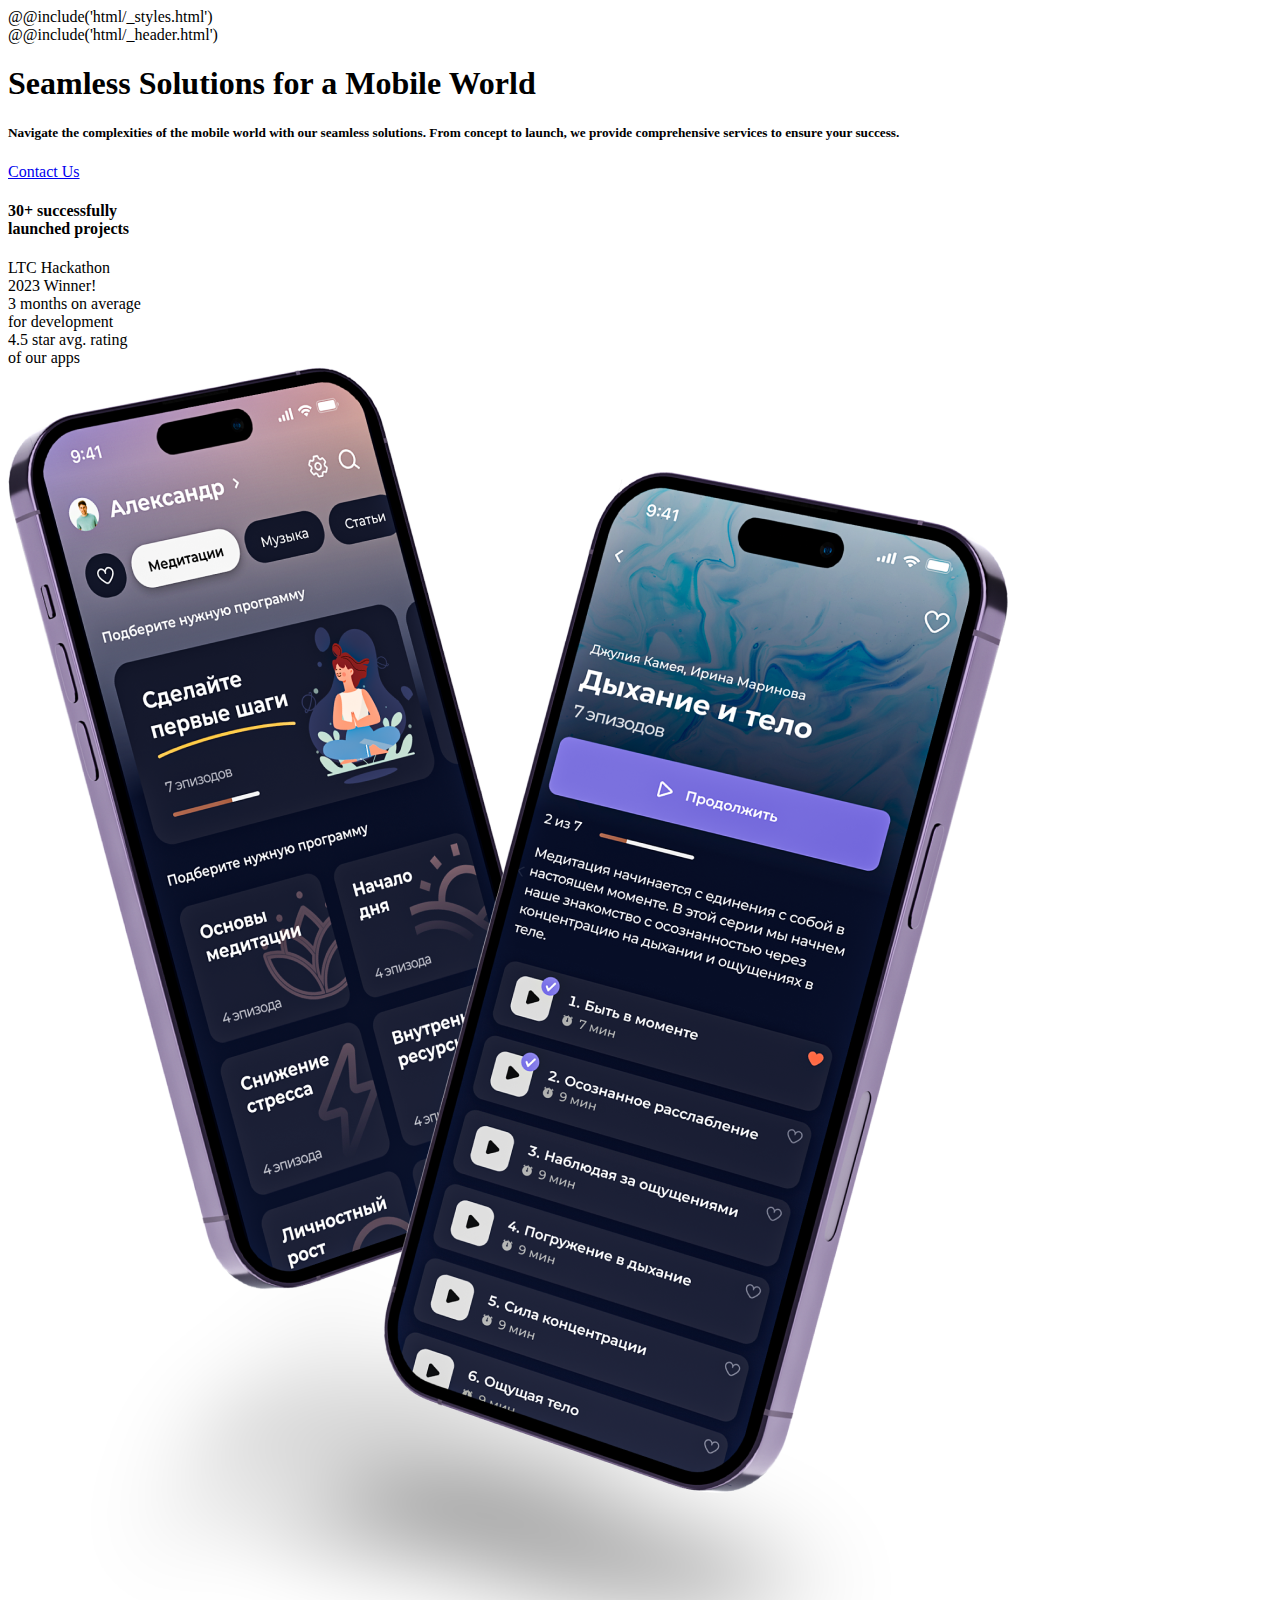
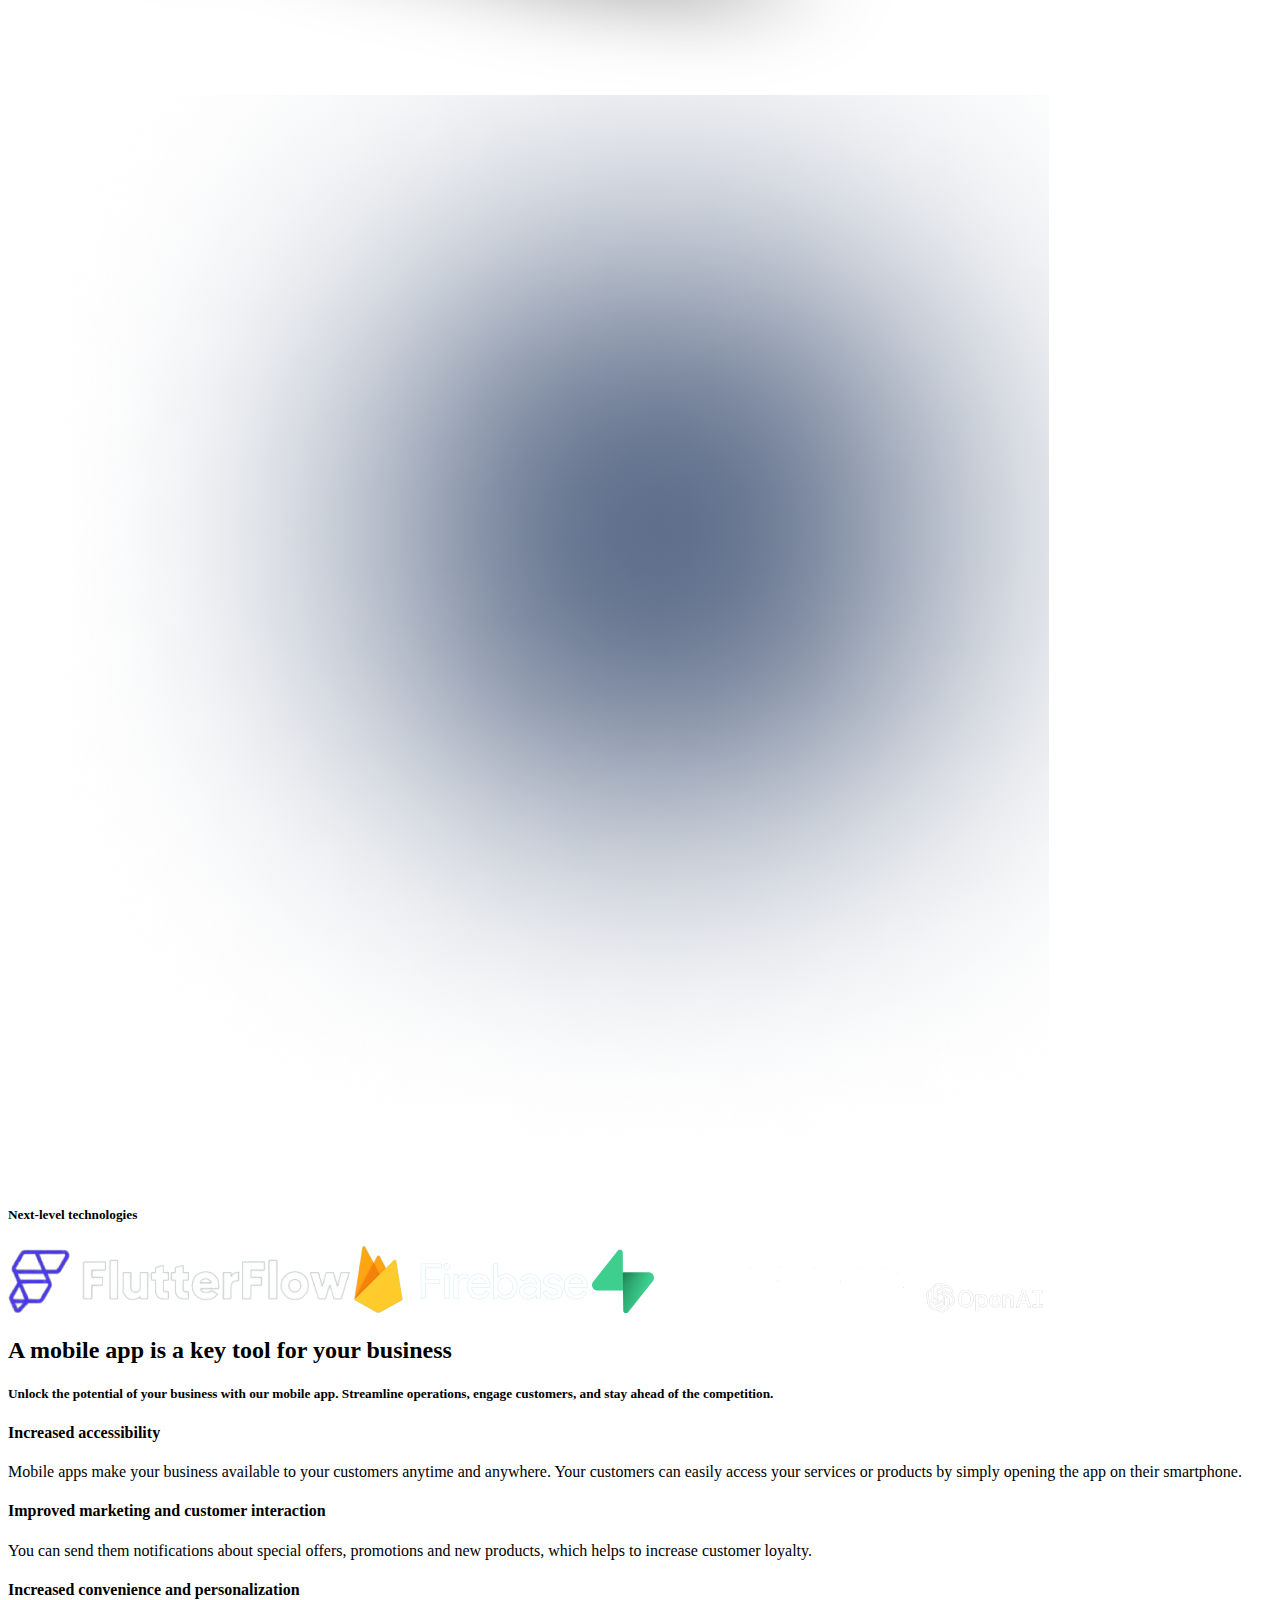
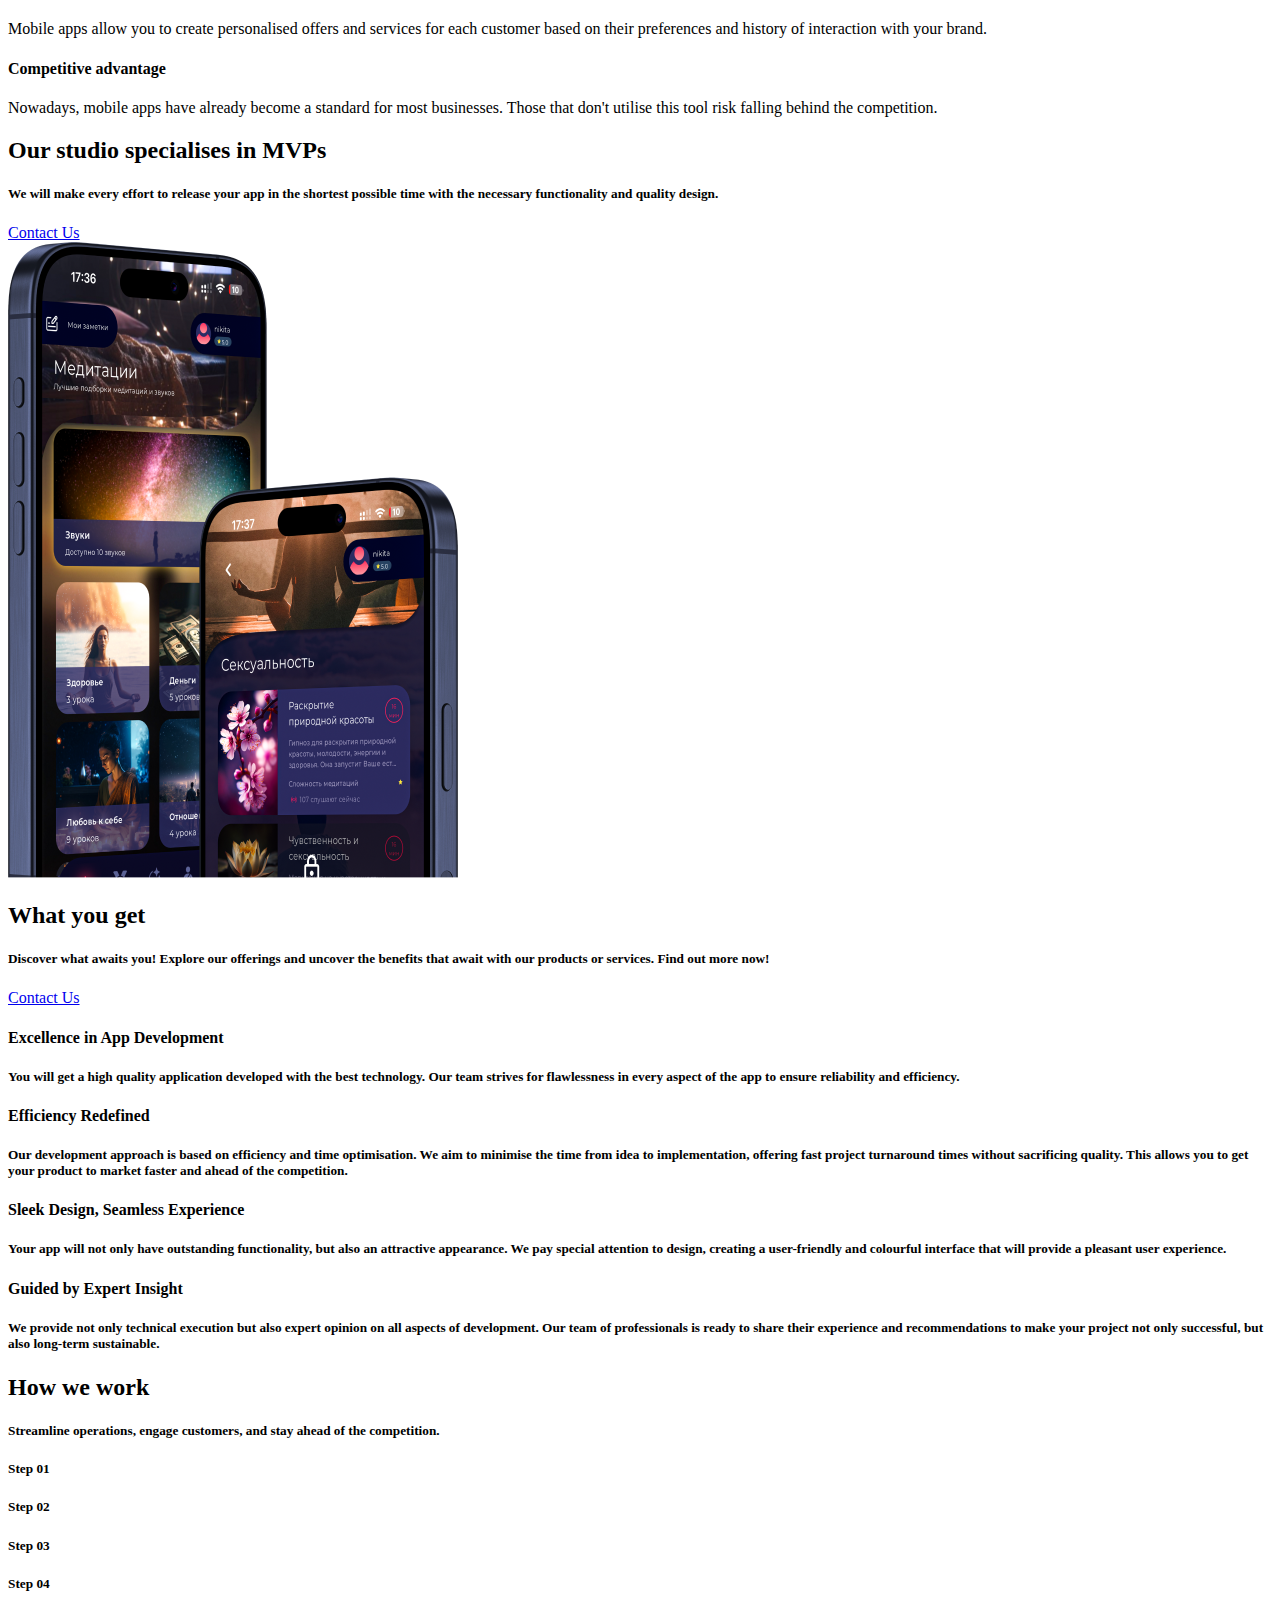
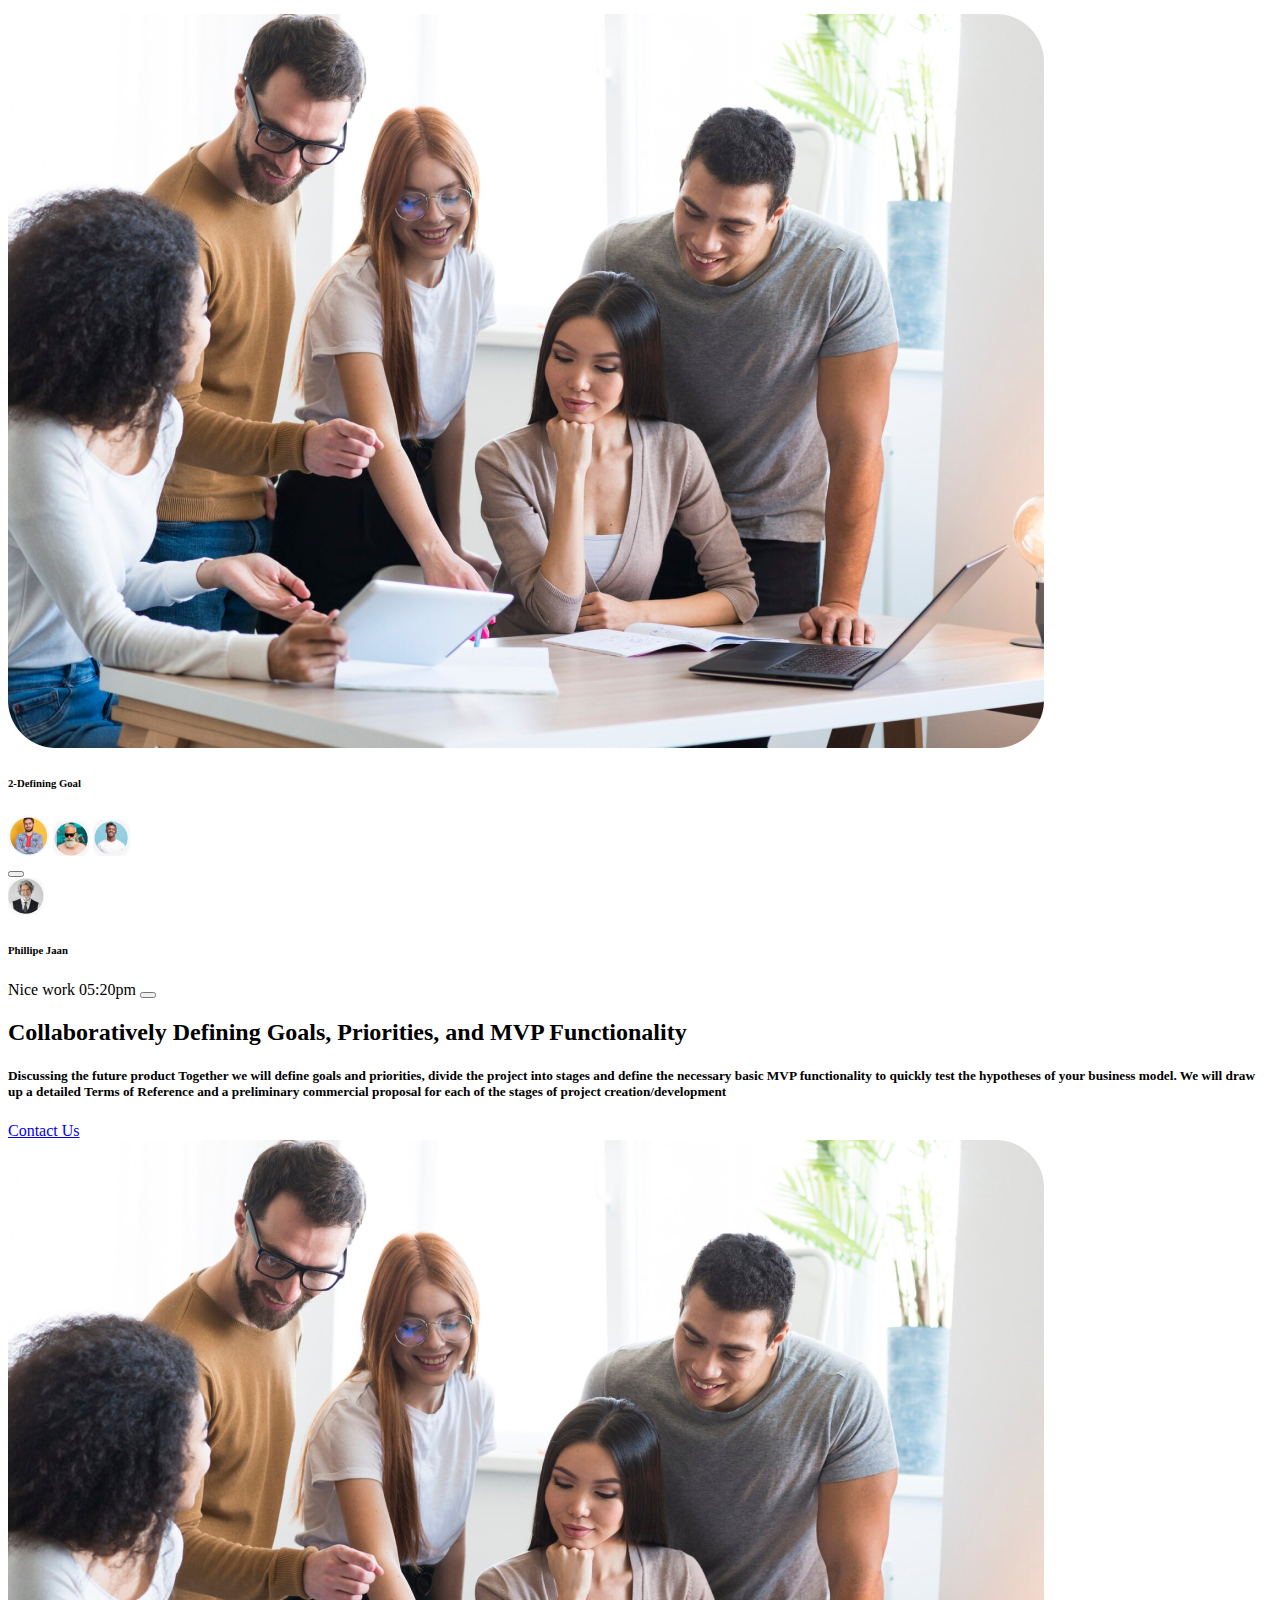
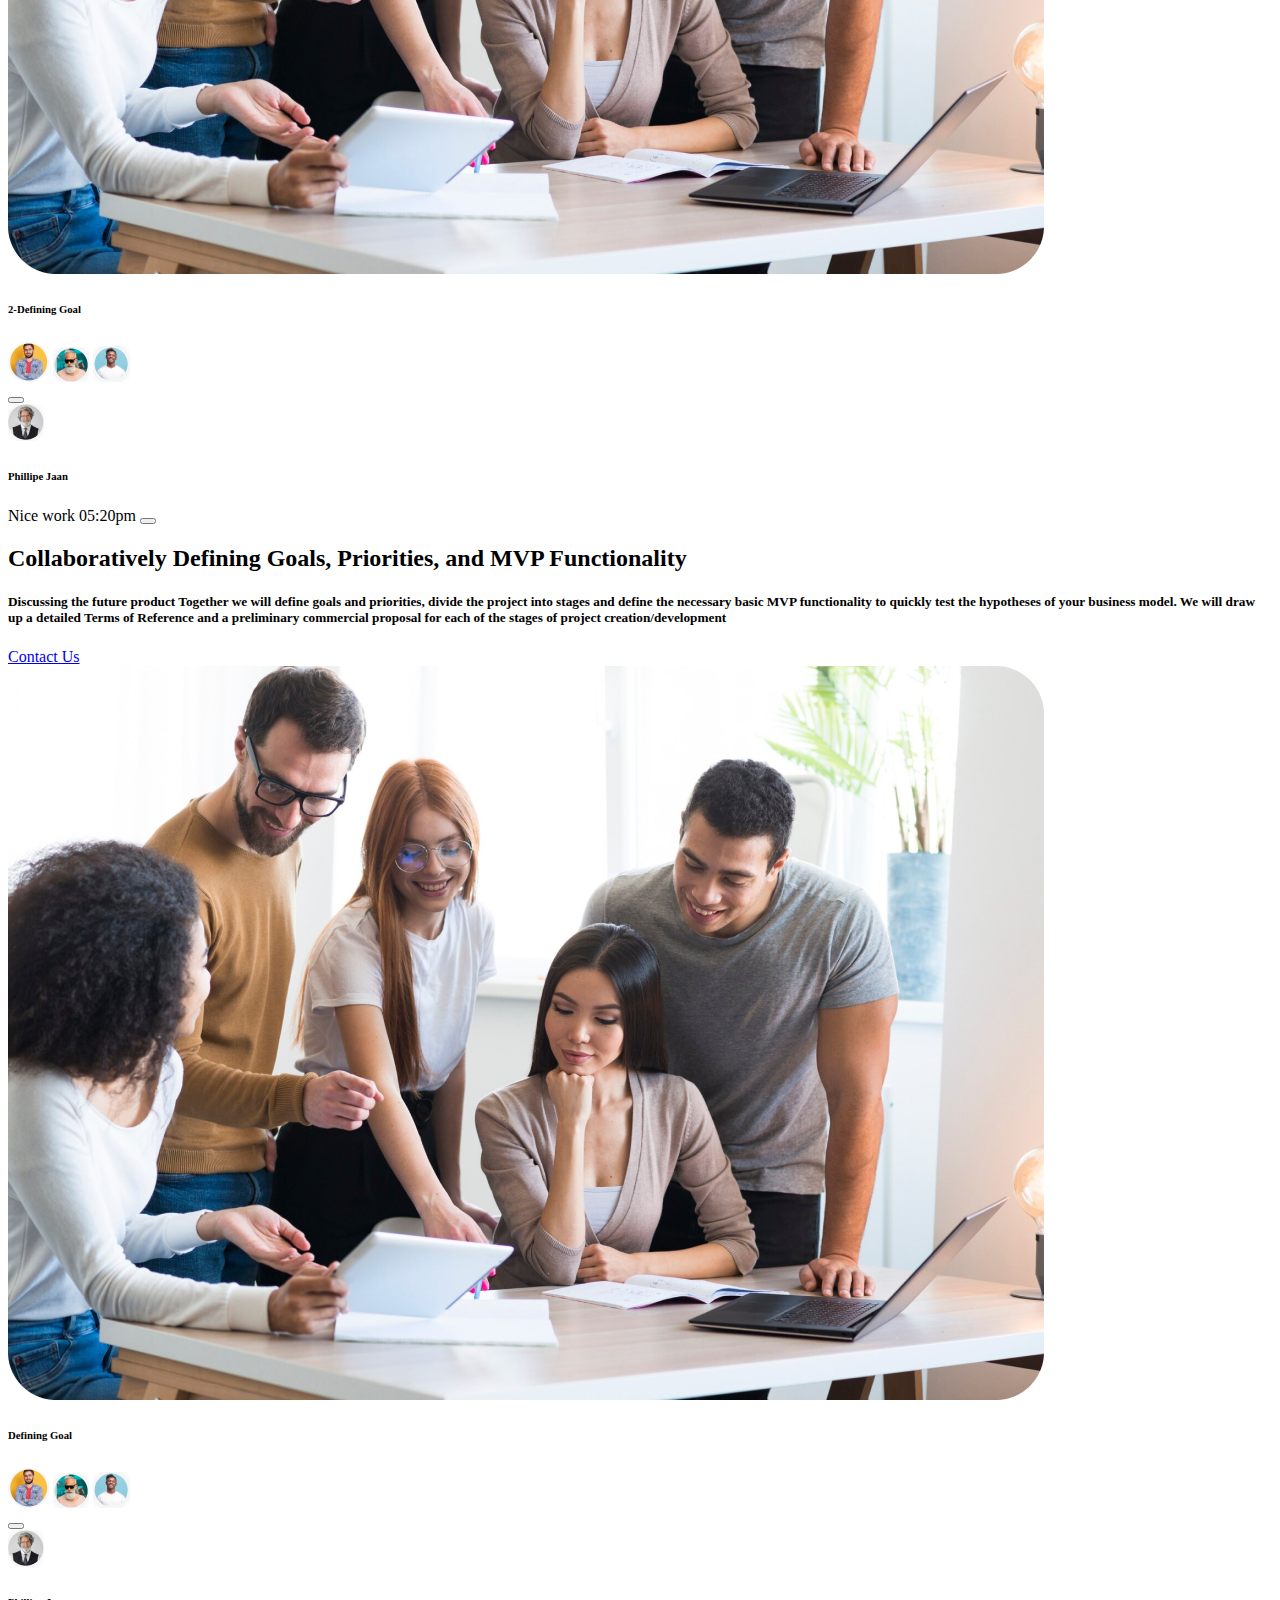
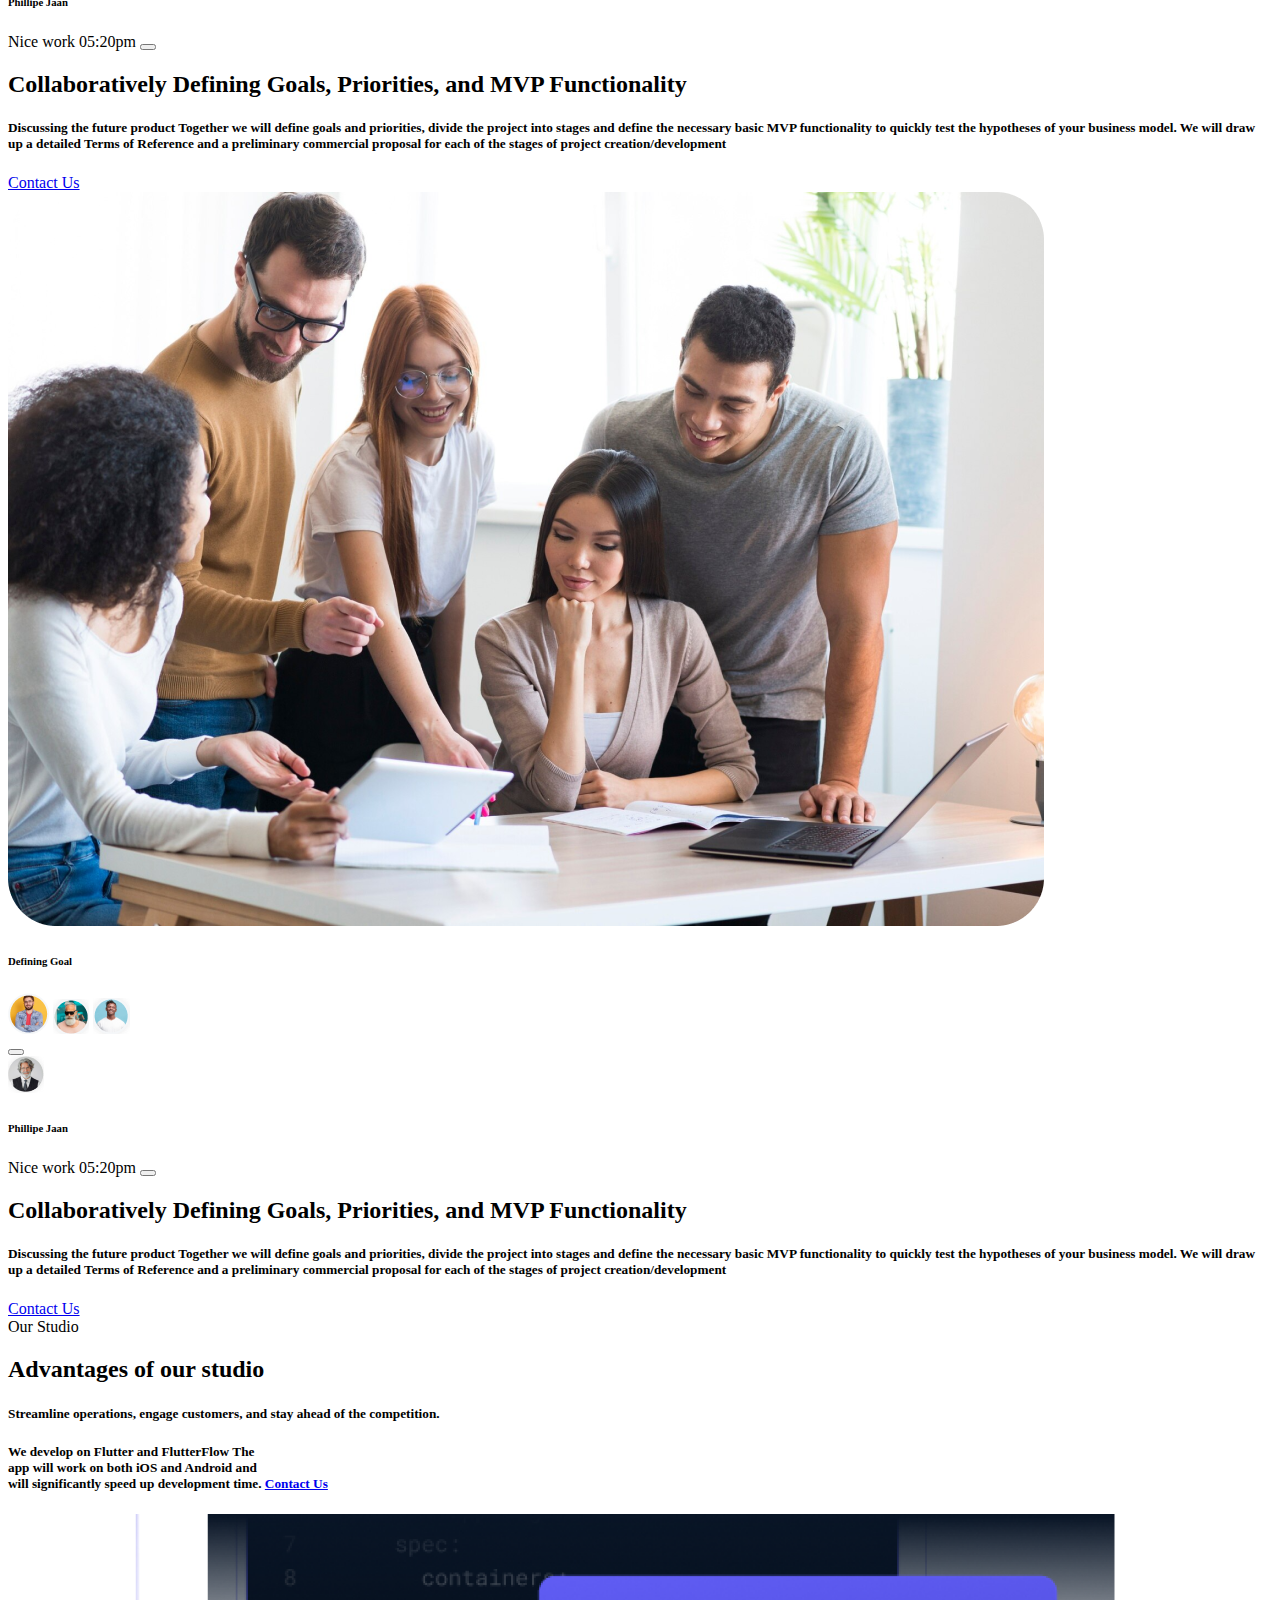
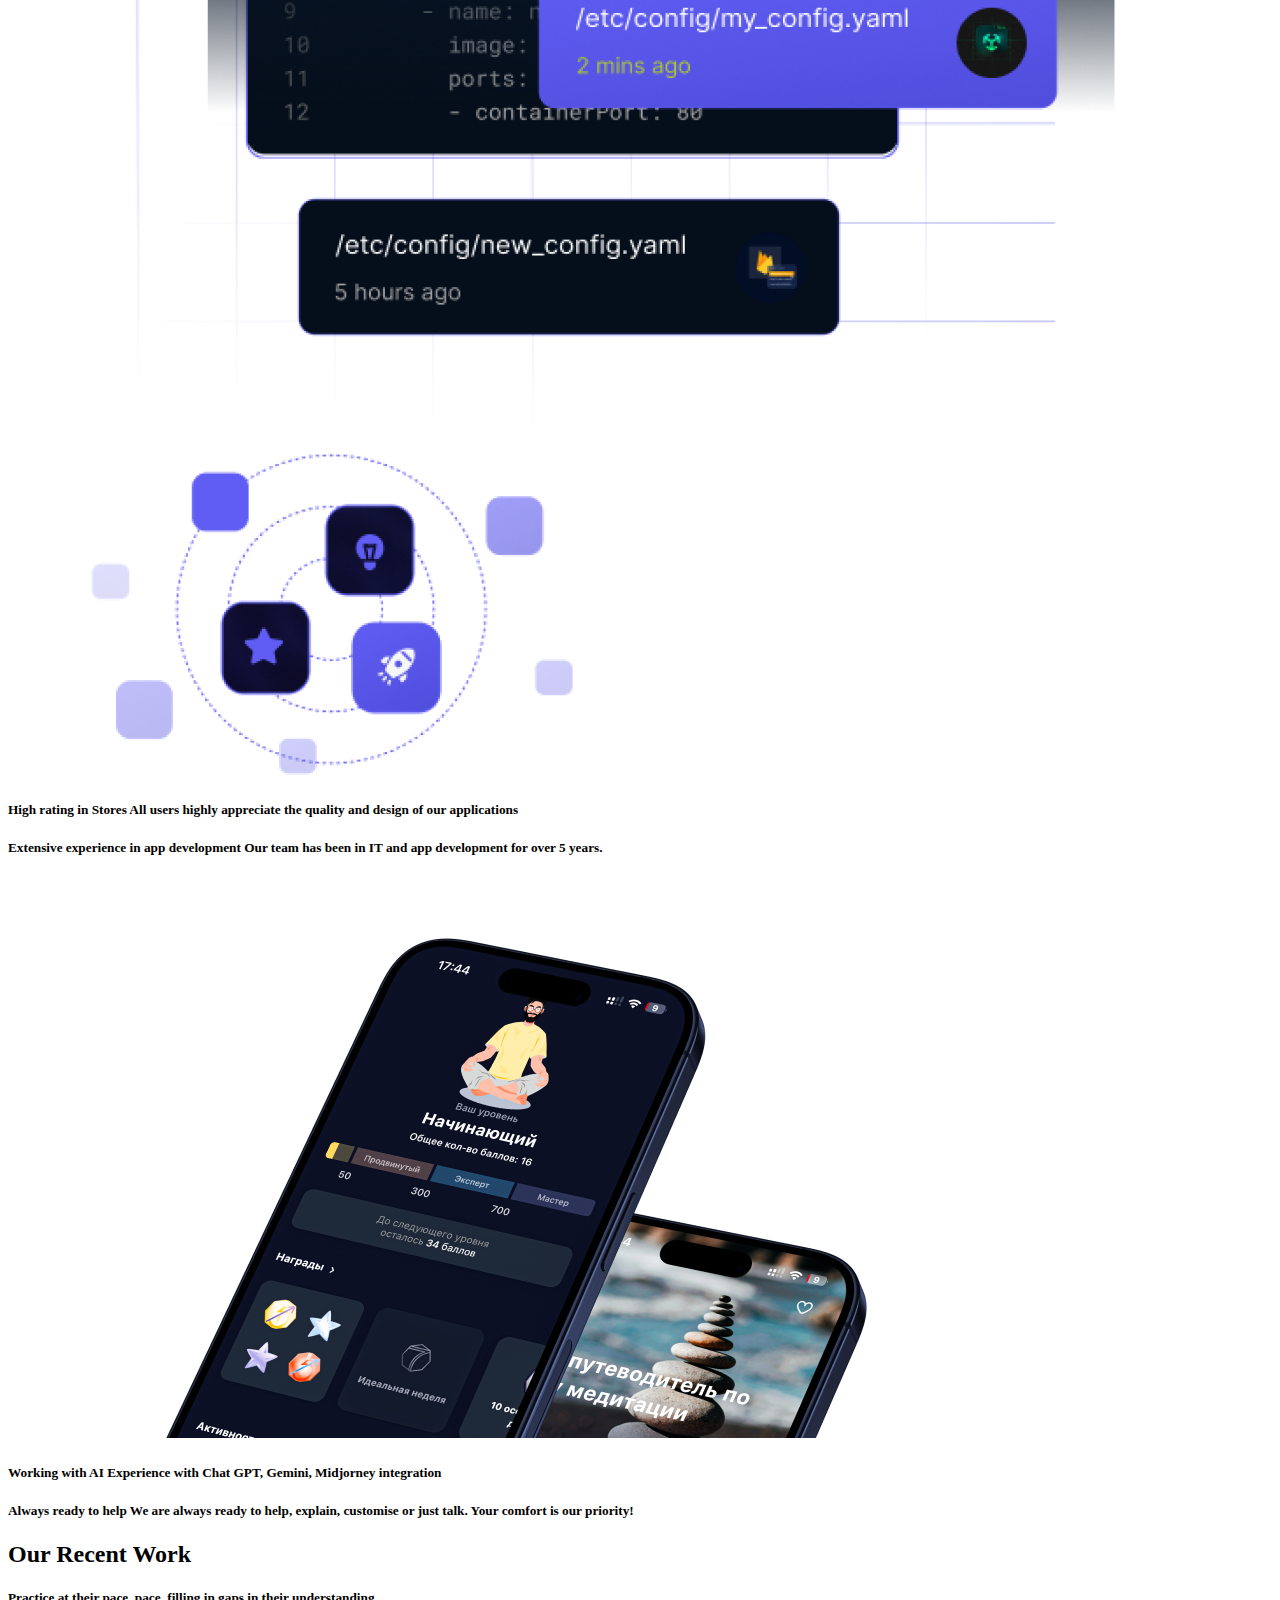
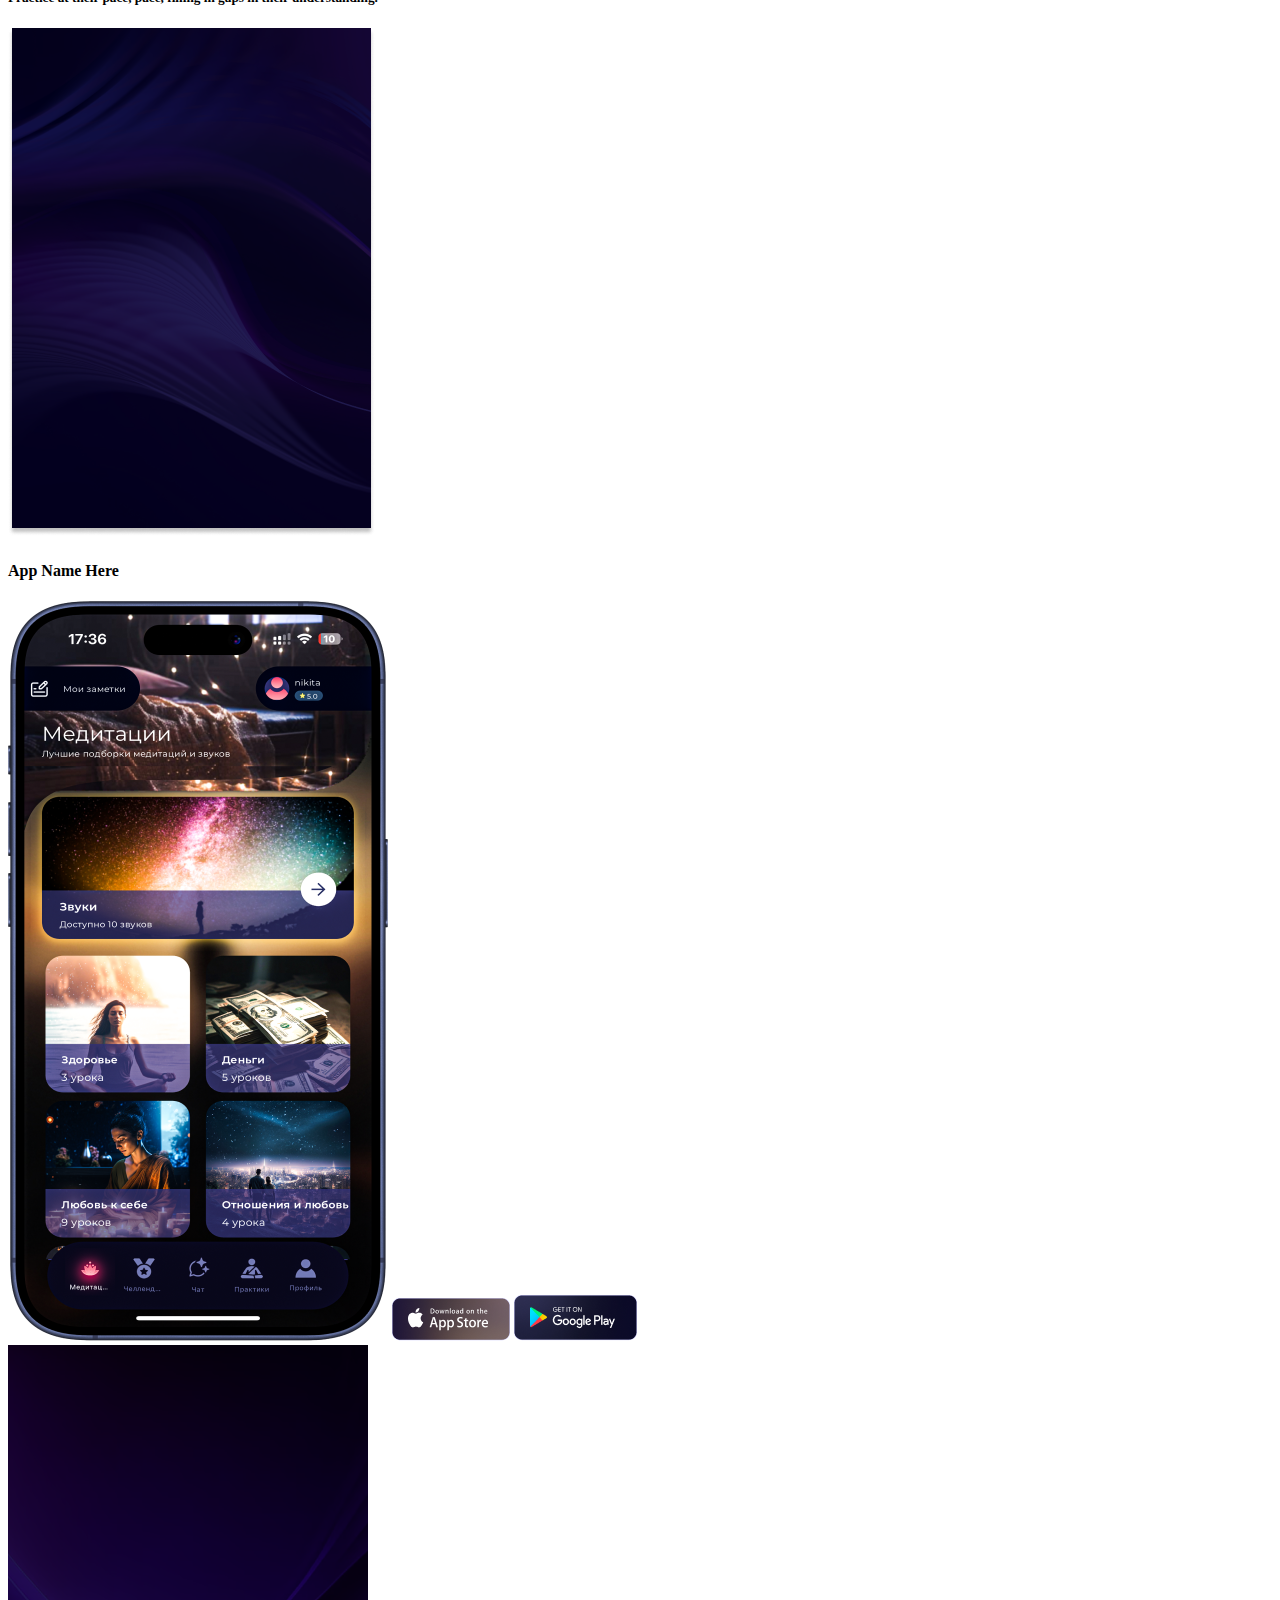
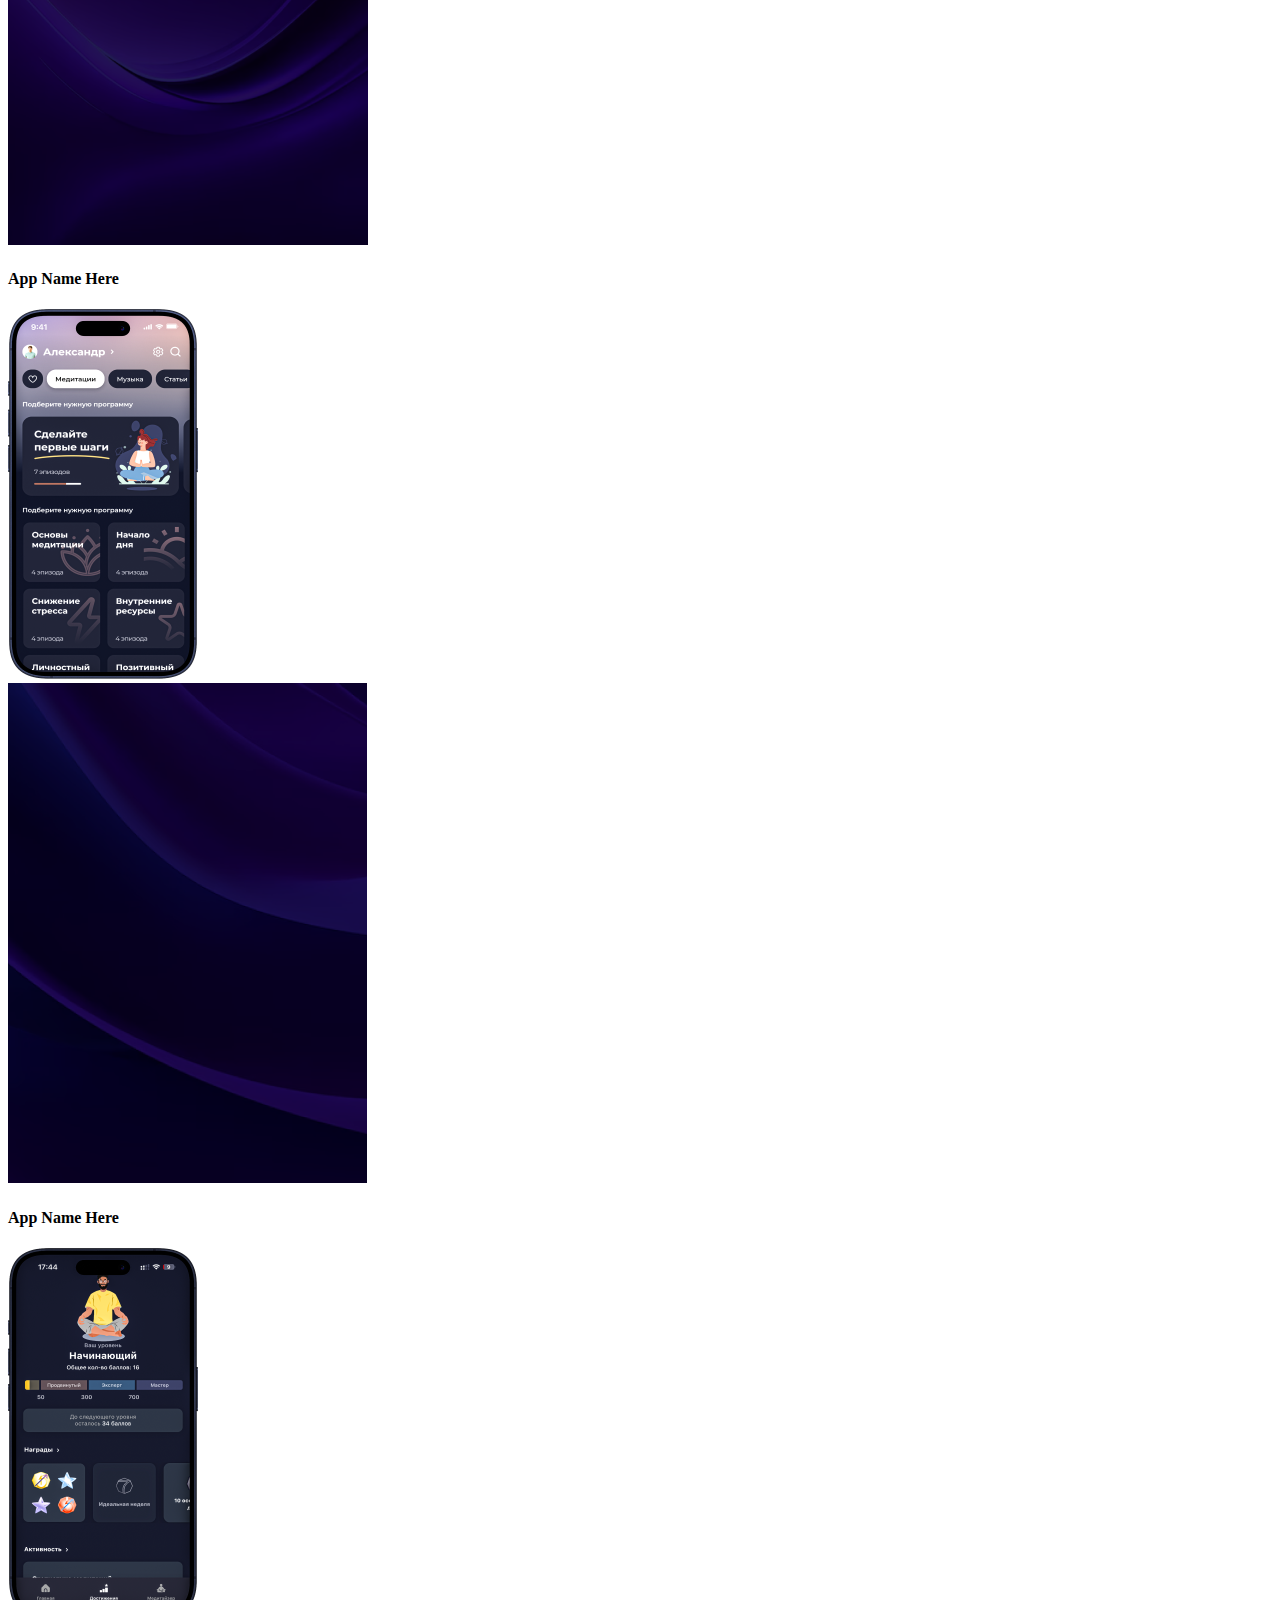
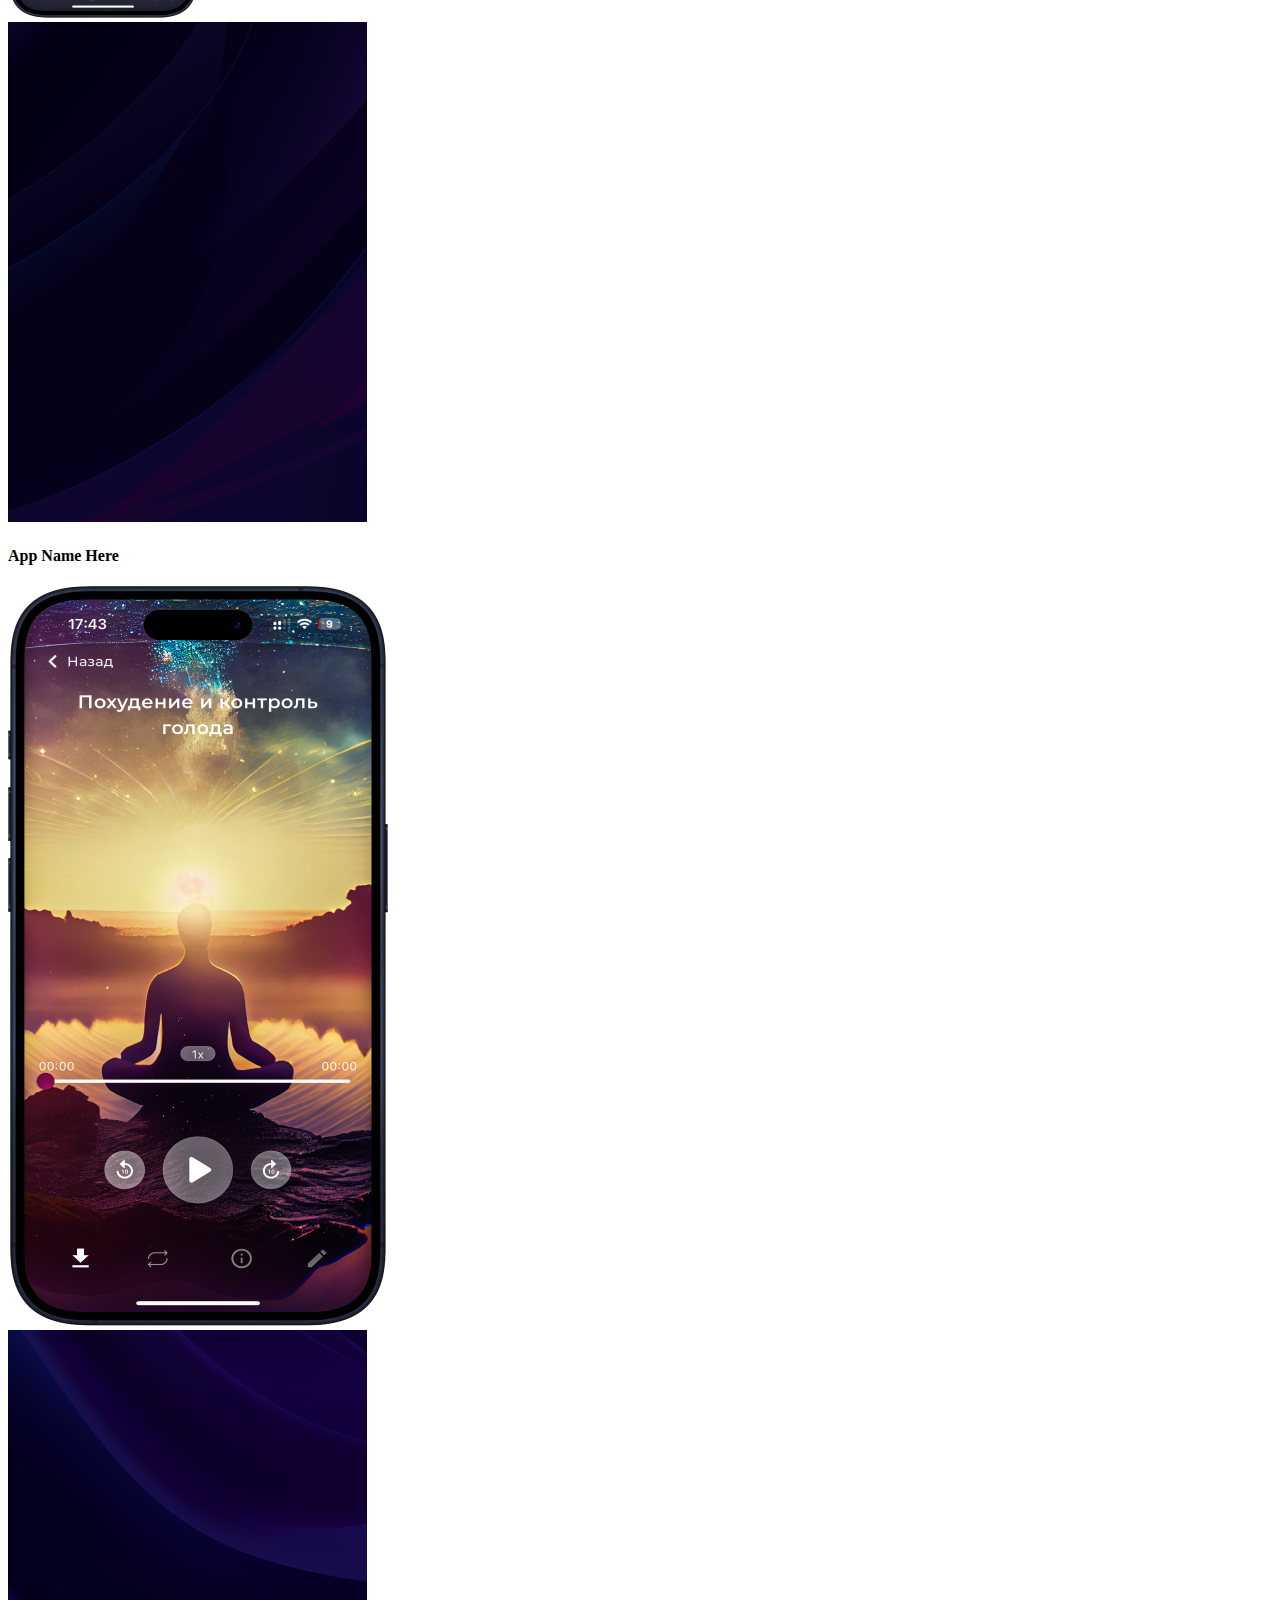
==== index.html @ 3a0a33f5 "5" ====
<!DOCTYPE html>
<html lang="ru">
<head>
    <title>Project</title>
    @@include('html/_styles.html')
</head>
<body>
    <div class="wrapper">
      @@include('html/_header.html')
      
      <section class="startpage">
        <div class="startpage__container">
          <div class="startpage__title maintitle">
            <h1 class="maintitle__title">Seamless Solutions for a Mobile World</h1>
            <h5 class="maintitle__subtitle">Navigate the complexities of the mobile world with our seamless solutions. From concept to launch, we provide comprehensive services to ensure your success.</h5>
            <a class="contactus feedback__link" href="#feedback">
              Contact Us
              <i class="contactus__icon icon-arrow1-top-right"></i>
            </a>
          </div>
          <div class="startpage__achievment achievment">
            <i class="achievment__icon icon-medal">
              <div class="path1"></div>
              <div class="path2"></div>
              <div class="path3"></div>
              <div class="path4"></div>
              <div class="path5"></div>
            </i>
            <div class="achievment__devider"></div>
            <h4 class="achievment__text">30+ successfully <br>launched projects</h4>
          </div>
          <div class="startpage__phone phone">
            <div class="phone__note _1">
              <i class="phone__icon icon-cup"></i> LTC Hackathon <br>2023 Winner!
            </div>
            <div class="phone__note _2">
              <i class="phone__icon icon-ticket-time"></i> 3 months on average <br>for development
            </div>
            <div class="phone__note _3">
              <i class="phone__icon icon-star"></i> 4.5 star avg. rating <br>of our apps
            </div>
            <img class="phone__pic" src="./img/attachements/startpage-phones.png" alt="">
            <img class="phone__light" src="./img/background/startpage-light-bg.png" alt="">
          </div>
          <div class="startpage__technologies technologies">
            <h5 class="technologies__title">Next-level technologies</h5>
            <div class="technologies__list">
              <img src="./img/logo/company-1.png" alt="" class="technologies__pic">
              <img src="./img/logo/company-2.png" alt="" class="technologies__pic">
              <img src="./img/logo/company-3.png" alt="" class="technologies__pic">
              <img src="./img/logo/company-4.png" alt="" class="technologies__pic">
            </div>
          </div>
        </div>
      </section>
      <section class="business">
        <div class="business__container">
          <h2 class="business__title title">
            A mobile app is a <span class="_color-blue">key tool for your business</span>
          </h2>
          <h5 class="business__subitle subtitle">
            Unlock the potential of your business with our mobile app. Streamline operations, engage customers, and stay ahead of the competition.
          </h5>
          <div class="business__list">
            <div class="business__item" id="business_item1">
              <i class="icon-accessibility business__icon"></i>
              <h4 class="business__name">Increased accessibility</h4>
              <p class="business__desc">Mobile apps make your business available to your customers anytime and anywhere. Your customers can easily access your services or products by simply opening the app on their smartphone.</p>
            </div>
            <div class="business__item" id="business_item2">
              <i class="icon-category business__icon"></i>
              <h4 class="business__name">Improved marketing and customer interaction</h4>
              <p class="business__desc">You can send them notifications about special offers, promotions and new products, which helps to increase customer loyalty.</p>
            </div>
            <div class="business__item" id="business_item3">
              <i class="icon-graphic business__icon"></i>
              <h4 class="business__name">Increased convenience and personalization</h4>
              <p class="business__desc">Mobile apps allow you to create personalised offers and services for each customer based on their preferences and history of interaction with your brand.</p>
            </div>
            <div class="business__item" id="business_item4">
              <i class="icon-friends business__icon"></i>
              <h4 class="business__name">Competitive advantage</h4>
              <p class="business__desc">Nowadays, mobile apps have already become a standard for most businesses. Those that don't utilise this tool risk falling behind the competition.</p>
            </div>
          </div>
        </div>
      </section>
      <section class="studio">
        <div class="studio__container">
          <div class="studio__info">
            <h2 class="studio__title title">Our studio specialises in <span class="_color-blue">MVPs</span></h2>
            <h5 class="studio__subtitle">We will make every effort to release your app in the shortest possible time with the necessary functionality and quality design.</h5>
            <a class="contactus feedback__link" href="#feedback">
              Contact Us
              <i class="contactus__icon icon-arrow1-top-right"></i>
            </a>
          </div>
          <div class="studio__pic"><img class="studio__img" src="img/attachements/studio-phones.png" alt=""></div>
        </div>
      </section>
      <section class="benefits">
        <div class="benefits__container">
          <div class="benefits__header">
            <h2 class="benefits__title title">What you <span class="_color-blue">get</span></h2>
            <h5 class="benefits__subtitle">Discover what awaits you! Explore our offerings and uncover the benefits that await with our products or services. Find out more now!</h5>
          </div>
          <a href="#feedback" class="benefits__contact contactus feedback__link">
            Contact Us
            <i class="contactus__icon icon-arrow1-top-right"></i>
          </a>
          <div class="benefits__list">
            <div class="benefits__item">
              <h4 class="benefits__name">Excellence in App Development</h4>
              <h5 class="benefits__desc">You will get a high quality application developed with the best technology. Our team strives for flawlessness in every aspect of the app to ensure reliability and efficiency.</h5>
            </div>
            <div class="benefits__item">
              <h4 class="benefits__name">Efficiency Redefined</h4>
              <h5 class="benefits__desc">Our development approach is based on efficiency and time optimisation. We aim to minimise the time from idea to implementation, offering fast project turnaround times without sacrificing quality. This allows you to get your product to market faster and ahead of the competition.</h5>
            </div>
            <div class="benefits__item">
              <h4 class="benefits__name">Sleek Design, Seamless Experience</h4>
              <h5 class="benefits__desc">Your app will not only have outstanding functionality, but also an attractive appearance. We pay special attention to design, creating a user-friendly and colourful interface that will provide a pleasant user experience.</h5>
            </div>
            <div class="benefits__item">
              <h4 class="benefits__name">Guided by Expert Insight</h4>
              <h5 class="benefits__desc">We provide not only technical execution but also expert opinion on all aspects of development. Our team of professionals is ready to share their experience and recommendations to make your project not only successful, but also long-term sustainable.</h5>
            </div>
          </div>
        </div>
      </section>
      <section class="work">
        <div class="work__header">
          <h2 class="work__title title">How we <span class="_color-blue">work</span></h2>
          <h5 class="work__subtitle subtitle">Streamline operations, engage customers, and stay ahead of the competition.</h5>
        </div>
        <div class="work__steps steps tabs">
          <div class="steps__container">
            <div class="steps__header ">
              <h5 class="steps__tab tabs__title _active">Step 01</h5>
              <h5 class="steps__tab tabs__title">Step 02</h5>
              <h5 class="steps__tab tabs__title">Step 03</h5>
              <h5 class="steps__tab tabs__title">Step 04</h5>
            </div>
            <div class="steps__list tabs__list">
              <div class="steps__item tabs__item _active">
                <div class="steps__pic">
                  <img src="./img/attachements/howwework-step1-pic.png" alt="" class="steps__img">
                  <div class="steps__card card">
                    <h6 class="card__title">
                      2-Defining Goal
                    </h6>
                    <div class="card__profiles">
                      <img src="img/attachements/howwework-step1-avatar1.png" alt="" class="card__avatar">
                      <img src="img/attachements/howwework-step1-avatar2.png" alt="" class="card__avatar">
                      <img src="img/attachements/howwework-step1-avatar3.png" alt="" class="card__avatar">
                    </div>
                    <div class="card__icons">
                      <button class="card__btn">
                        <i class="card__icon icon-microphone"></i>
                        <i class="card__icon icon-fileshare"></i>
                      </button>
                    </div>
                    <div class="card__info">
                      <div class="card__author">
                        <img src="img/attachements/howwework-step1-avatar4.png" alt="" class="">
                      </div>
                      
                      <h6 class="card__fio">Phillipe Jaan <br></h6>
                      <span class="card__review">Nice work</span>
                      <span class="card__time">05:20pm</span>
                      <button class="card__other"><div></div></button>
                      <div class="card__deviders"></div>
                    </div>
                  </div>
                </div>
                <div class="steps__info">
                  <h2 class="steps__name">Collaboratively Defining Goals, Priorities, and MVP Functionality</h2>
                  <h5 class="steps__desc">Discussing the future product Together we will define goals and priorities, divide the project into stages and define the necessary basic MVP functionality to quickly test the hypotheses of your business model. We will draw up a detailed Terms of Reference and a preliminary commercial proposal for each of the stages of project creation/development</h5>
                  <a href="#feedback" class="steps__contact contactus feedback__link">
                    Contact Us <i class="contactus__icon icon-arrow1-top-right"></i>
                  </a>
                </div>
              </div>
              <div class="steps__item tabs__item">
                <div class="steps__pic">
                  <img src="./img/attachements/howwework-step1-pic.png" alt="" class="steps__img">
                  <div class="steps__card card">
                    <h6 class="card__title">
                      2-Defining Goal
                    </h6>
                    <div class="card__profiles">
                      <img src="img/attachements/howwework-step1-avatar1.png" alt="" class="card__avatar">
                      <img src="img/attachements/howwework-step1-avatar2.png" alt="" class="card__avatar">
                      <img src="img/attachements/howwework-step1-avatar3.png" alt="" class="card__avatar">
                    </div>
                    <div class="card__icons">
                      <button class="card__btn">
                        <i class="card__icon icon-microphone"></i>
                        <i class="card__icon icon-fileshare"></i>
                      </button>
                    </div>
                    <div class="card__info">
                      <div class="card__author"><img src="img/attachements/howwework-step1-avatar4.png" alt="" class=""></div>
                      
                      <h6 class="card__fio">Phillipe Jaan <br></h6>
                      <span class="card__review">Nice work</span>
                      <span class="card__time">05:20pm</span>
                      <button class="card__other"><div></div></button>
                      <div class="card__deviders"></div>
                    </div>
                  </div>
                </div>
                <div class="steps__info">
                  <h2 class="steps__name">Collaboratively Defining Goals, Priorities, and MVP Functionality</h2>
                  <h5 class="steps__desc">Discussing the future product Together we will define goals and priorities, divide the project into stages and define the necessary basic MVP functionality to quickly test the hypotheses of your business model. We will draw up a detailed Terms of Reference and a preliminary commercial proposal for each of the stages of project creation/development</h5>
                  <a href="#feedback" class="steps__contact contactus feedback__link">
                    Contact Us
                    <i class="contactus__icon icon-arrow1-top-right"></i>
                  </a>
                </div>
              </div>
              <div class="steps__item tabs__item">
                <div class="steps__pic">
                  <img src="./img/attachements/howwework-step1-pic.png" alt="" class="steps__img">
                  <div class="steps__card card">
                    <h6 class="card__title">
                      Defining Goal
                    </h6>
                    <div class="card__profiles">
                      <img src="img/attachements/howwework-step1-avatar1.png" alt="" class="card__avatar">
                      <img src="img/attachements/howwework-step1-avatar2.png" alt="" class="card__avatar">
                      <img src="img/attachements/howwework-step1-avatar3.png" alt="" class="card__avatar">
                    </div>
                    <div class="card__icons">
                      <button class="card__btn">
                        <i class="card__icon icon-microphone"></i>
                        <i class="card__icon icon-fileshare"></i>
                      </button>
                    </div>
                    <div class="card__info">
                      <div class="card__author"><img src="img/attachements/howwework-step1-avatar4.png" alt="" class=""></div>
                      
                      <h6 class="card__fio">Phillipe Jaan <br></h6>
                      <span class="card__review">Nice work</span>
                      <span class="card__time">05:20pm</span>
                      <button class="card__other"><div></div></button>
                      <div class="card__deviders"></div>
                    </div>
                  </div>
                </div>
                <div class="steps__info">
                  <h2 class="steps__name">Collaboratively Defining Goals, Priorities, and MVP Functionality</h2>
                  <h5 class="steps__desc">Discussing the future product Together we will define goals and priorities, divide the project into stages and define the necessary basic MVP functionality to quickly test the hypotheses of your business model. We will draw up a detailed Terms of Reference and a preliminary commercial proposal for each of the stages of project creation/development</h5>
                  <a href="#feedback" class="steps__contact contactus feedback__link">
                    Contact Us
                    <i class="contactus__icon icon-arrow1-top-right"></i>
                  </a>
                </div>
              </div>
              <div class="steps__item tabs__item">
                <div class="steps__pic">
                  <img src="./img/attachements/howwework-step1-pic.png" alt="" class="steps__img">
                  <div class="steps__card card">
                    <h6 class="card__title">
                      Defining Goal
                    </h6>
                    <div class="card__profiles">
                      <img src="img/attachements/howwework-step1-avatar1.png" alt="" class="card__avatar">
                      <img src="img/attachements/howwework-step1-avatar2.png" alt="" class="card__avatar">
                      <img src="img/attachements/howwework-step1-avatar3.png" alt="" class="card__avatar">
                    </div>
                    <div class="card__icons">
                      <button class="card__btn">
                        <i class="card__icon icon-microphone"></i>
                        <i class="card__icon icon-fileshare"></i>
                      </button>
                    </div>
                    <div class="card__info">
                      <div class="card__author"><img src="img/attachements/howwework-step1-avatar4.png" alt="" class=""></div>
                      
                      <h6 class="card__fio">Phillipe Jaan <br></h6>
                      <span class="card__review">Nice work</span>
                      <span class="card__time">05:20pm</span>
                      <button class="card__other"><div></div></button>
                      <div class="card__deviders"></div>
                    </div>
                  </div>
                </div>
                <div class="steps__info">
                  <h2 class="steps__name">Collaboratively Defining Goals, Priorities, and MVP Functionality</h2>
                  <h5 class="steps__desc">Discussing the future product Together we will define goals and priorities, divide the project into stages and define the necessary basic MVP functionality to quickly test the hypotheses of your business model. We will draw up a detailed Terms of Reference and a preliminary commercial proposal for each of the stages of project creation/development</h5>
                  <a href="#feedback" class="steps__contact contactus feedback__link">
                    Contact Us
                    <i class="contactus__icon icon-arrow1-top-right"></i>
                  </a>
                </div>
              </div>
            </div>
          </div>
        </div>
      </section>
      <section class="advantages">
        <div class="advantages__top">
          <span class="advantages__logo">
            Our Studio
          </span>
          <div class="advantages__header">
            <h2 class="advantages__title title"> <span class="_color-blue">Advantages</span> of our studio</h2>
            <h5 class="advantages__subtitle">Streamline operations, engage customers, and stay ahead of the competition.</h5>
          </div>
        </div>
        <div class="advantages__container">
          <div class="advantages__list">
            <div class="advantages__item _1">
              <h5 class="advantages__desc">
                We develop on Flutter and FlutterFlow The <br>
                app will work on both iOS and Android and <br>
                will significantly speed up development time.
                <a href="#feedback" class="advantages__contact contactus _transparent feedback__link">
                  Contact Us
                  <i class="contactus__icon icon-arrow1-top-right"></i>
                </a>
              </h5>
              
              <div class="advantages__pic"><img src="img/attachements/advantages-pic1.png" alt=""></div>
            </div>
            <div class="advantages__item _2">
              <div class="advantages__pic"><img src="img/attachements/advantages-pic2.png" alt=""></div>
              <h5 class="advantages__desc">High rating in Stores All users highly appreciate the quality and design of our applications</h5>
            </div>
            <div class="advantages__item _3">
              <h5 class="advantages__desc">Extensive experience in app development Our team has been in IT and app development for over 5 years.</h5>
              <div class="advantages__pic"><img src="img/attachements/advantages-pic3.png" alt=""></div>
            </div>
            <div class="advantages__item _4">
              <h5 class="advantages__desc">Working with AI Experience with Chat GPT, Gemini, Midjorney integration</h5>
            </div>
            <div class="advantages__item _5">
              <h5 class="advantages__desc">Always ready to help We are always ready to help, explain, customise or just talk. Your comfort is our priority!</h5>
            </div>
          </div>
        </div>
      </section>
      <section class="projects">
        <div class="slider projects__container">
          <div class="projects__header">
            <h2 class="projects__title title">Our Recent <span class="_color-blue">Work</span></h2>
            <h5 class="projects__subtitle">Practice at their pace, pace, filling in gaps in their understanding.</h5>
          </div>
          <div class="projects__list slider__list">
            <div class="projects__item slider__item">
              <img src="img/background/work-item1-bg.png" alt="" class="projects__bg">
              <h4 class="projects__name">App Name Here</h4>
              <div class="projects__pic">
                <img src="img/attachements/work-item1.png" alt="" class="projects__pic">
                <a href="#" class="projects__app _appstore"><img src="img/attachements/appstore.png" alt=""></a>
                <a href="#" class="projects__app _googlepay"><img src="img/attachements/googleplay.png" alt=""></a>
              </div>
            </div>
            <div class="projects__item slider__item">
              <img src="img/background/work-item2-bg.png" alt="" class="projects__bg">
              <h4 class="projects__name">App Name Here</h4>
              <img src="img/attachements/work-item2.png" alt="" class="projects__pic">
            </div>
            <div class="projects__item slider__item">
              <img src="img/background/work-item3-bg.png" alt="" class="projects__bg">
              <h4 class="projects__name">App Name Here</h4>
              <img src="img/attachements/work-item3.png" alt="" class="projects__pic">
            </div>
            <div class="projects__item slider__item">
              <img src="img/background/work-item4-bg.png" alt="" class="projects__bg">
              <h4 class="projects__name">App Name Here</h4>
              <img src="img/attachements/work-item4.png" alt="" class="projects__pic">
            </div>
            <div class="projects__item slider__item">
              <img src="img/background/work-item3-bg.png" alt="" class="projects__bg">
              <h4 class="projects__name">App Name Here</h4>
              <img src="img/attachements/work-item3.png" alt="" class="projects__pic">
            </div>
            <div class="projects__item slider__item">
              <img src="img/background/work-item4-bg.png" alt="" class="projects__bg">
              <h4 class="projects__name">App Name Here</h4>
              <img src="img/attachements/work-item4.png" alt="" class="projects__pic">
            </div>
            <div class="projects__item slider__item">
              <img src="img/background/work-item3-bg.png" alt="" class="projects__bg">
              <h4 class="projects__name">App Name Here</h4>
              <img src="img/attachements/work-item3.png" alt="" class="projects__pic">
            </div>
            <div class="projects__item slider__item">
              <img src="img/background/work-item4-bg.png" alt="" class="projects__bg">
              <h4 class="projects__name">App Name Here</h4>
              <img src="img/attachements/work-item4.png" alt="" class="projects__pic">
            </div>
          </div>
          <div class="projects__arrows slider__arrows"></div>
        </div>
      </section>
      <!-- <section class="collaborates">
        <div class="slider collaborates__container">
          <div class="collaborates__header">
            <h2 class="collaborates__title"><span class="_color-blue">Voices</span> of Our <br>Collaborators</h2>
            <h5 class="collaborates__subtitle">Practice at their pace, pace, filling in gaps in their understanding.</h5>
            <div class="collaborates__dots slider__dots">
            </div>

          </div>
          <div class="collaborates__list">
            <div class="collaborates__item slider__item">
              <p class="collaborates__text">
                <i class="icon-quote-first quote quote _first"></i>
                “Starting from strategic planning along with their any type of methodical approach, WinHub is essential to our day-to-day operations because it provides functional and advisory support in every area of our business from leaders and experts in the field. day-to-day operations because it provides functional.”
                <i class="icon-quote-last quote quote _last"></i>
              </p>
              <div class="collaborates__author">
                <div class="collaborates__avatar"><img src="img/attachements/voicescb-item1.png" alt="" class=""></div>
                <h5 class="collaborates__name">Sam Arnold Elias</h5>
                <h6 class="collaborates__jobtitle">Co-Founder at Bame Group</h6>
              </div>
            </div>
            <div class="collaborates__item slider__item">
              <p class="collaborates__text">
                <i class="icon-quote-first quote quote _first"></i>
                “Starting from strategic planning along with their any type of methodical approach, WinHub is essential to our day-to-day operations because it provides functional and advisory support in every area of our business from leaders and experts in the field. day-to-day operations because it provides functional.”
                <i class="icon-quote-last quote quote _last"></i>
              </p>
              <div class="collaborates__author">
                <div class="collaborates__avatar"><img src="img/attachements/voicescb-item1.png" alt="" class=""></div>
                <h5 class="collaborates__name">Sam Arnold Elias</h5>
                <h6 class="collaborates__jobtitle">Co-Founder at Bame Group</h6>
              </div>
            </div>
            <div class="collaborates__item slider__item">
              <p class="collaborates__text">
                <i class="icon-quote-first quote quote _first"></i>
                “Starting from strategic planning along with their any type of methodical approach, WinHub is essential to our day-to-day operations because it provides functional and advisory support in every area of our business from leaders and experts in the field. day-to-day operations because it provides functional.”
                <i class="icon-quote-last quote quote _last"></i>
              </p>
              <div class="collaborates__author">
                <div class="collaborates__avatar"><img src="img/attachements/voicescb-item1.png" alt="" class=""></div>
                <h5 class="collaborates__name">Sam Arnold Elias</h5>
                <h6 class="collaborates__jobtitle">Co-Founder at Bame Group</h6>
              </div>
            </div>
            <div class="collaborates__item slider__item">
              <p class="collaborates__text">
                <i class="icon-quote-first quote quote _first"></i>
                “Starting from strategic planning along with their any type of methodical approach, WinHub is essential to our day-to-day operations because it provides functional and advisory support in every area of our business from leaders and experts in the field. day-to-day operations because it provides functional.”
                <i class="icon-quote-last quote quote _last"></i>
              </p>
              <div class="collaborates__author">
                <div class="collaborates__avatar"><img src="img/attachements/voicescb-item1.png" alt="" class=""></div>
                <h5 class="collaborates__name">Sam Arnold Elias</h5>
                <h6 class="collaborates__jobtitle">Co-Founder at Bame Group</h6>
              </div>
            </div>
          </div>
        </div>
      </section> -->
      <section class="team">
        <div class="team__container">
          <h2 class="team__title title">Our <span class="_color-blue">Team</span></h2>
          <h5 class="team__subtitle subtitle">Behind every successful partnership at XXLDEV</h5>
          <div class="team__list">
            <div class="team__item">
              <div class="team__pic"><img src="img/attachements/team-item1.png" alt="" class=""></div>
              <div class="team__info">
                <h3 class="team__name">Vsevolod Korgin</h3>
                <h4 class="team__jobtitle">Co-founder (Client Service)</h4>
                <div class="team__devider"></div>
                <div class="team__desc">
                  <ul class="team__points points">
                    <li class="point__item">In sales and IT project management since 2005;</li>
                    <li class="point__item">I get high from packaging and structuring the client's idea, I see details and forks thanks to my versatile accumulated experience;</li>
                    <li class="point__item">I will bring your idea to the best result as quickly as possible, professionally and with an individual approach;</li>
                    <li class="point__item">I will help you to choose the optimal set of tools and solutions both in terms of money and content for the cool realization of your idea.</li>
                  </ul>
                  <p class="team__text">
                    Studio is a dream, to which I have been going all my life, for the sake of which I have been accumulating experience and kicking up bumps.
                  </p>
                </div>
              </div>
            </div>
            <div class="team__item">
              <div class="team__pic"><img src="img/attachements/team-item1.png" alt="" class=""></div>
              <div class="team__info">
                <h3 class="team__name">Vsevolod Korgin</h3>
                <h4 class="team__jobtitle">Co-founder (Client Service)</h4>
                <div class="team__devider"></div>
                <div class="team__desc">
                  <ul class="team__points points">
                    <li class="point__item">In sales and IT project management since 2005;</li>
                    <li class="point__item">I get high from packaging and structuring the client's idea, I see details and forks thanks to my versatile accumulated experience;</li>
                    <li class="point__item">I will bring your idea to the best result as quickly as possible, professionally and with an individual approach;</li>
                    <li class="point__item">I will help you to choose the optimal set of tools and solutions both in terms of money and content for the cool realization of your idea.</li>
                  </ul>
                  <p class="team__text">
                    Studio is a dream, to which I have been going all my life, for the sake of which I have been accumulating experience and kicking up bumps.
                  </p>
                </div>
              </div>
            </div>
          </div>
          <div class="team__arrows slider__arrows"></div>
        </div>
      </section>
      <section class="faq">
        <div class="faq__container">
          <h4 class="faq__subtitle subtitle">_ <span class="_color-blue">HOW CAN WE HELP?</span></h4>
          <h2 class="faq__title title">Frequently Asked Questions <span class="_color-blue">(FAQ)</span></h2>
          <div class="faq__list">
            <div class="faq__item dropdown">
              <h4 class="dropdown__title"><span class="dropdown__title_text">What budget should I allocate for launching an app?</span><span class="dropdown__icon"></span></h4>
              <div class="dropdown__wrapper">
                <div class="dropdown__content">
                  <p class="dropdown__text">
                    The budget for launching an app can vary greatly depending on the required functionality, complexity of design, platform (iOS, Android or both) and other factors. We are ready to discuss your requirements and come up with the best solution that fits your budget.
                  </p>
                </div>
              </div>
            </div>
            <div class="faq__item dropdown">
              <h4 class="dropdown__title"><span class="dropdown__title_text">How much time will it take to create an app?</span><span class="dropdown__icon"></span></h4>
              <div class="dropdown__wrapper">
                <div class="dropdown__content">
                  <p class="dropdown__text">
                    App development time also depends on the complexity and requirements of the app. We usually provide an estimate of time after thoroughly reviewing your project.
                  </p>
                </div>
              </div>
            </div>
            <div class="faq__item dropdown">
              <h4 class="dropdown__title"><span class="dropdown__title_text">Why will you be able to launch the app so quickly?</span><span class="dropdown__icon"></span></h4>
              <div class="dropdown__wrapper">
                <div class="dropdown__content">
                  <p class="dropdown__text">
                    Our team has extensive experience in mobile app development and uses modern development methods, which allows us to optimise the process and achieve fast results without compromising on quality.
                  </p>
                </div>
              </div>
            </div>
            <div class="faq__item dropdown">
              <h4 class="dropdown__title"><span class="dropdown__title_text">What do I need from me to start mobile app development?</span><span class="dropdown__icon"></span></h4>
              <div class="dropdown__wrapper">
                <div class="dropdown__content">
                  <p class="dropdown__text">
                    To start development, we need a detailed description of your idea or requirements for the app. The more detailed you describe your expectations, the better we can turn them into reality.
                  </p>
                </div>
              </div>
            </div>
            <div class="faq__item dropdown">
              <h4 class="dropdown__title"><span class="dropdown__title_text">Do you provide post-launch product support?</span><span class="dropdown__icon"></span></h4>
              <div class="dropdown__wrapper">
                <div class="dropdown__content">
                  <p class="dropdown__text">
                    Yes, we offer post-launch support services. This includes bug fixes, functionality updates, adaptation to new versions of operating systems and other necessary work to keep the application up to date.
                  </p>
                </div>
              </div>
            </div>
            <div class="faq__item dropdown">
              <h4 class="dropdown__title"><span class="dropdown__title_text">Will you sign a non-disclosure agreement?</span><span class="dropdown__icon"></span></h4>
              <div class="dropdown__wrapper">
                <div class="dropdown__content">
                  <p class="dropdown__text">
                    Yes, we are ready to sign a non-disclosure agreement (NDA) to ensure the confidentiality of your idea and all related data. Your safety and confidence in maintaining your confidentiality is our priority.
                  </p>
                </div>
              </div>
            </div>
          </div>
        </div>
      </section>
      <section class="feedback" id="feedback">
        <div class="feedback__container">
          <h1 class="feedback__title title">Let's Plan For Your Next level!</h1>
          <form action="" class="feedback__form form" id="feedback__form">
            <div class="form__fields">
              <input type="text" class="form__input _name" id="feedback_name" placeholder="Name">
              <input type="text" class="form__input _email" id="feedback_email" placeholder="Email*" required>
              <textarea class="form__input _description" id="feedback_description" placeholder="Project Description"></textarea>
            </div>
            <p class="form__policy">
              By sending this form I confirm that I have read and accept the 
              <a href="#" class="form__link">Privacy Policy</a>
            </p>
            <button class="form__submit">Submit<i class="form__icon icon-mail"></i></button>
          </form>
        </div>
      </section>

      @@include('html/_footer.html')
    </div>
    @@include('html/_scripts.html')
  </body>
</html>
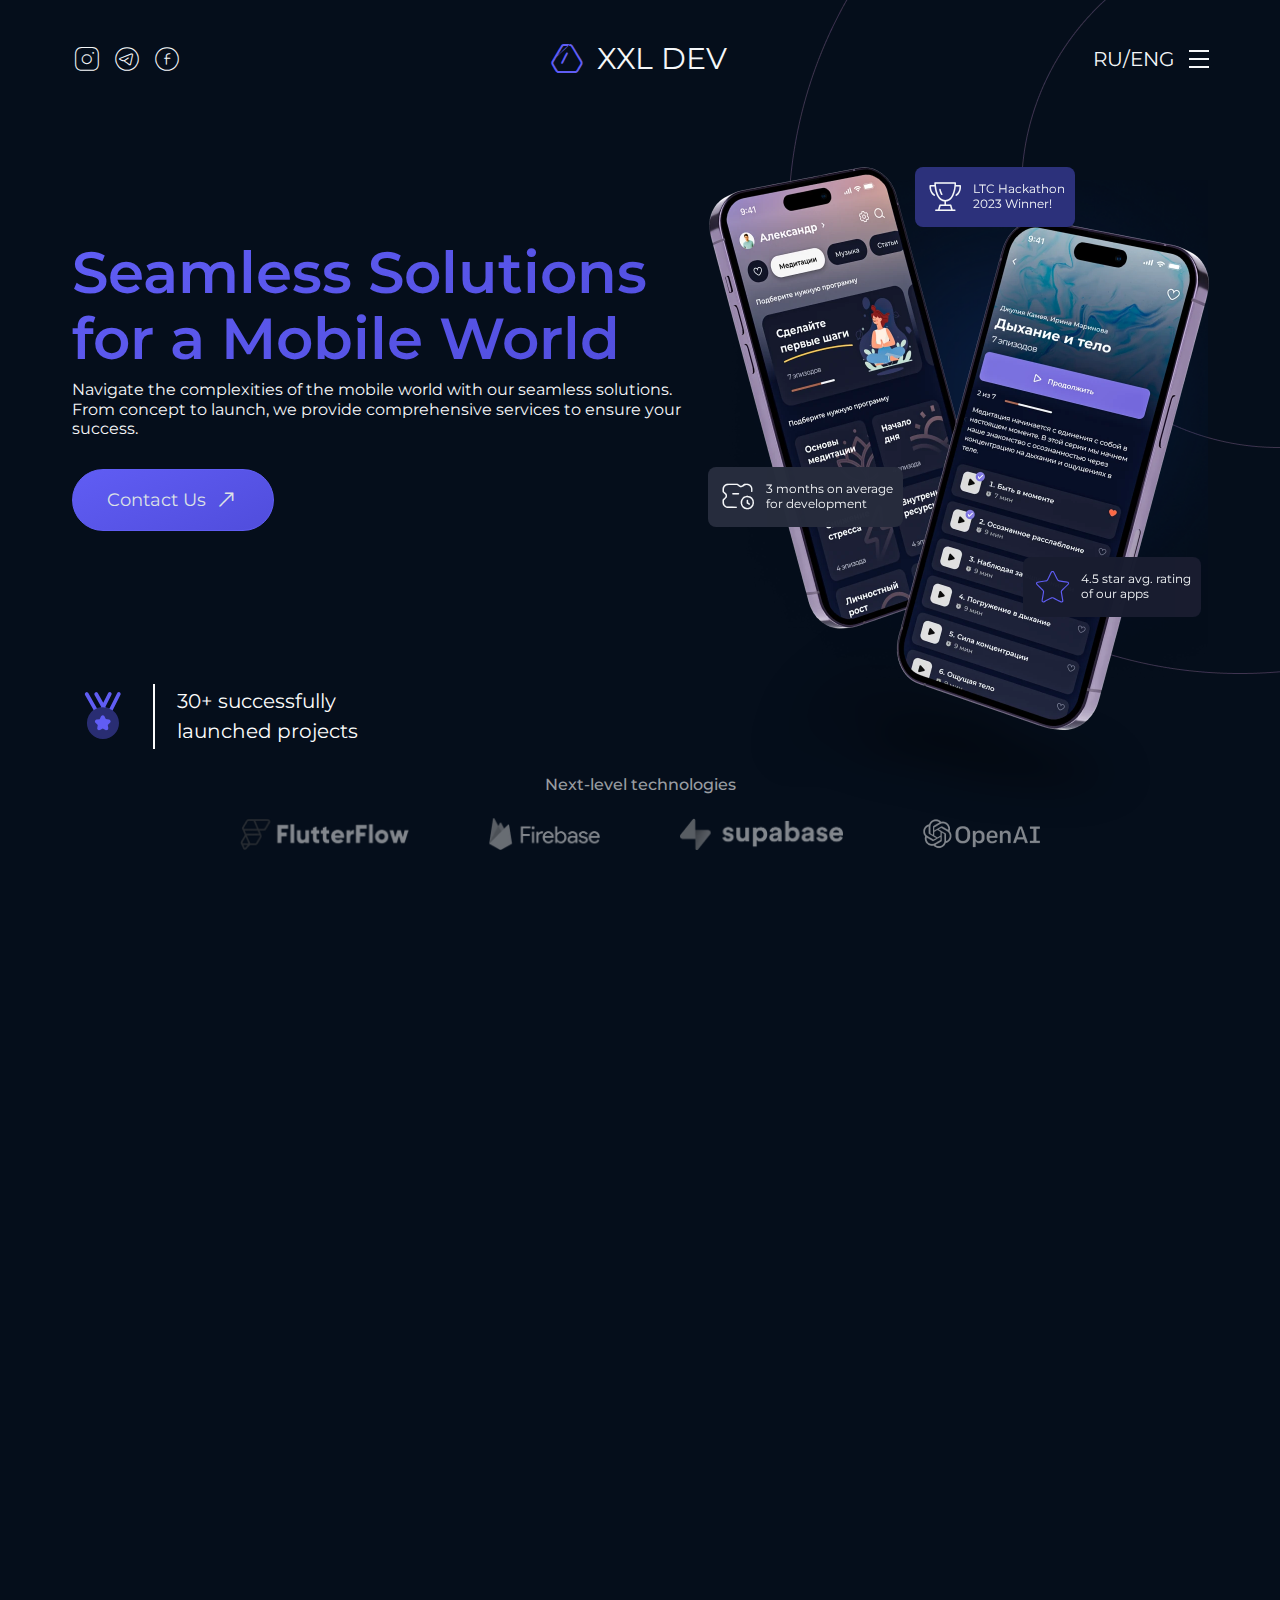
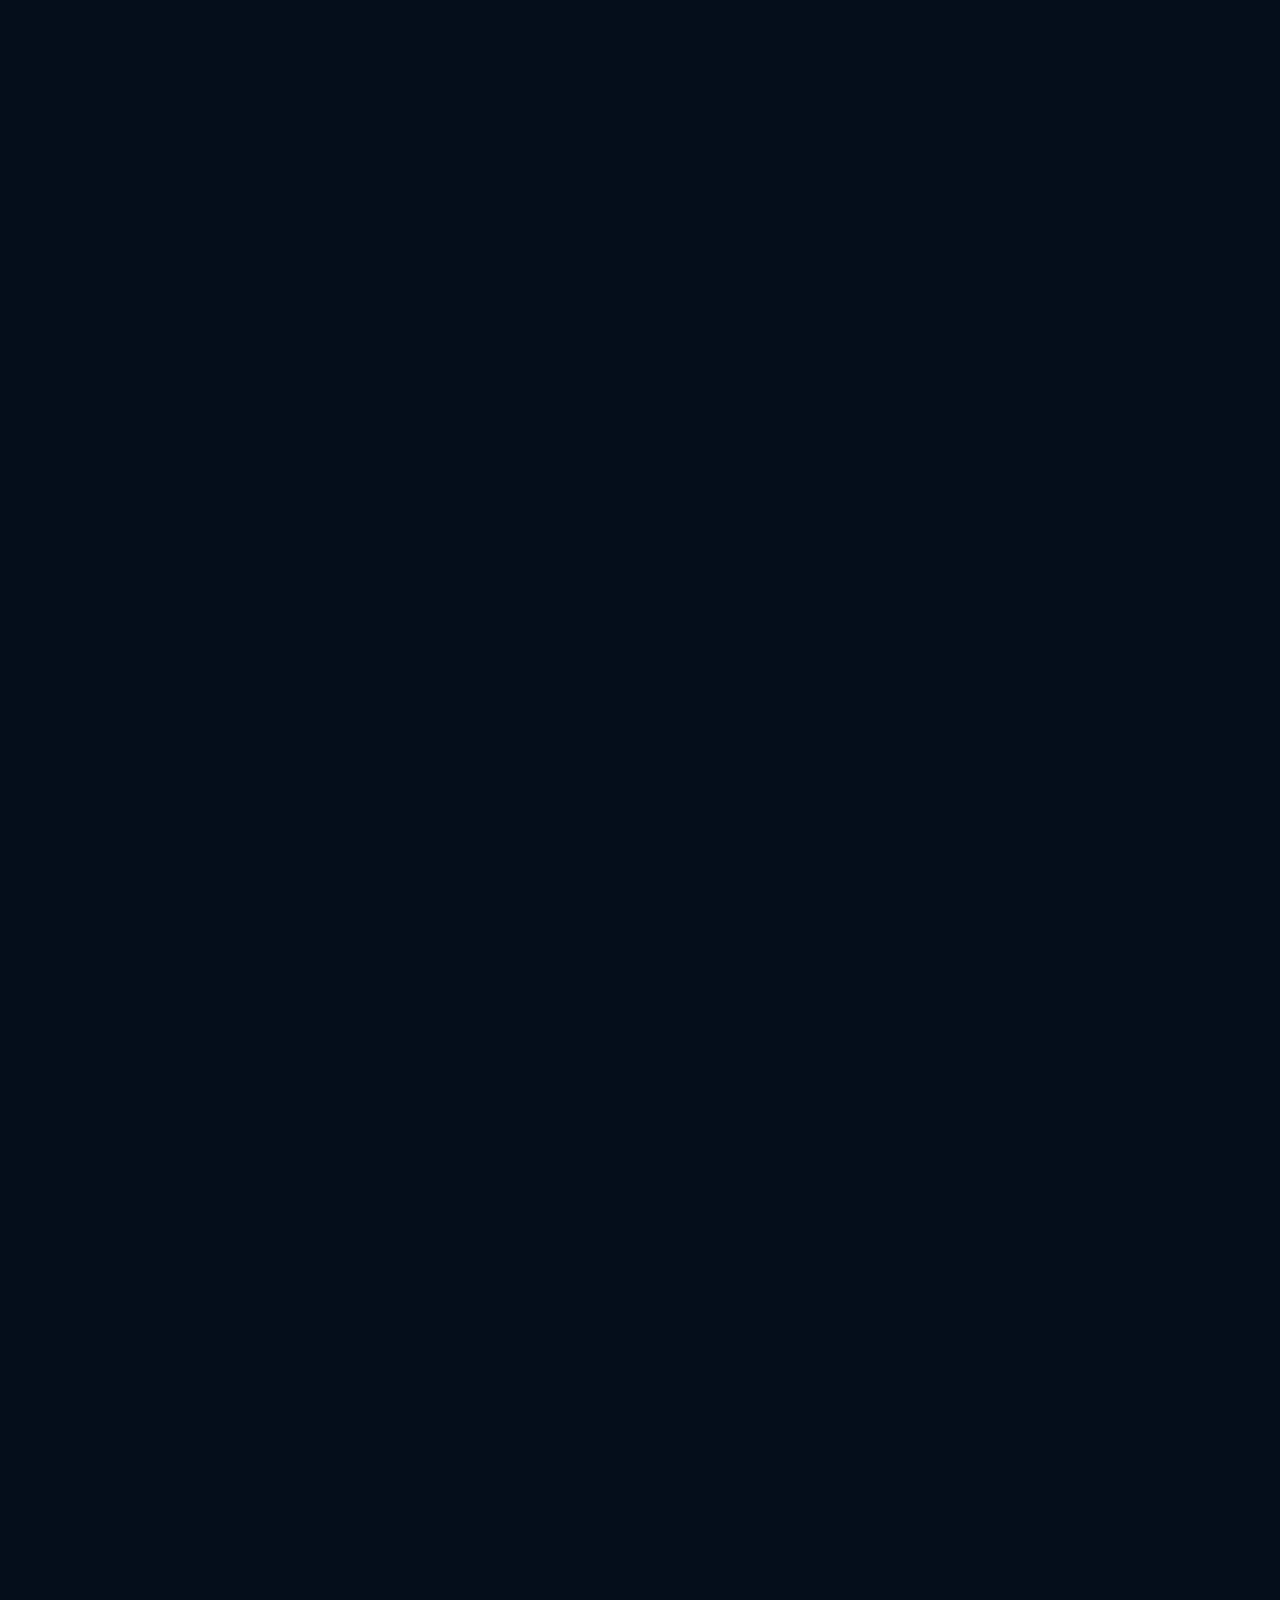
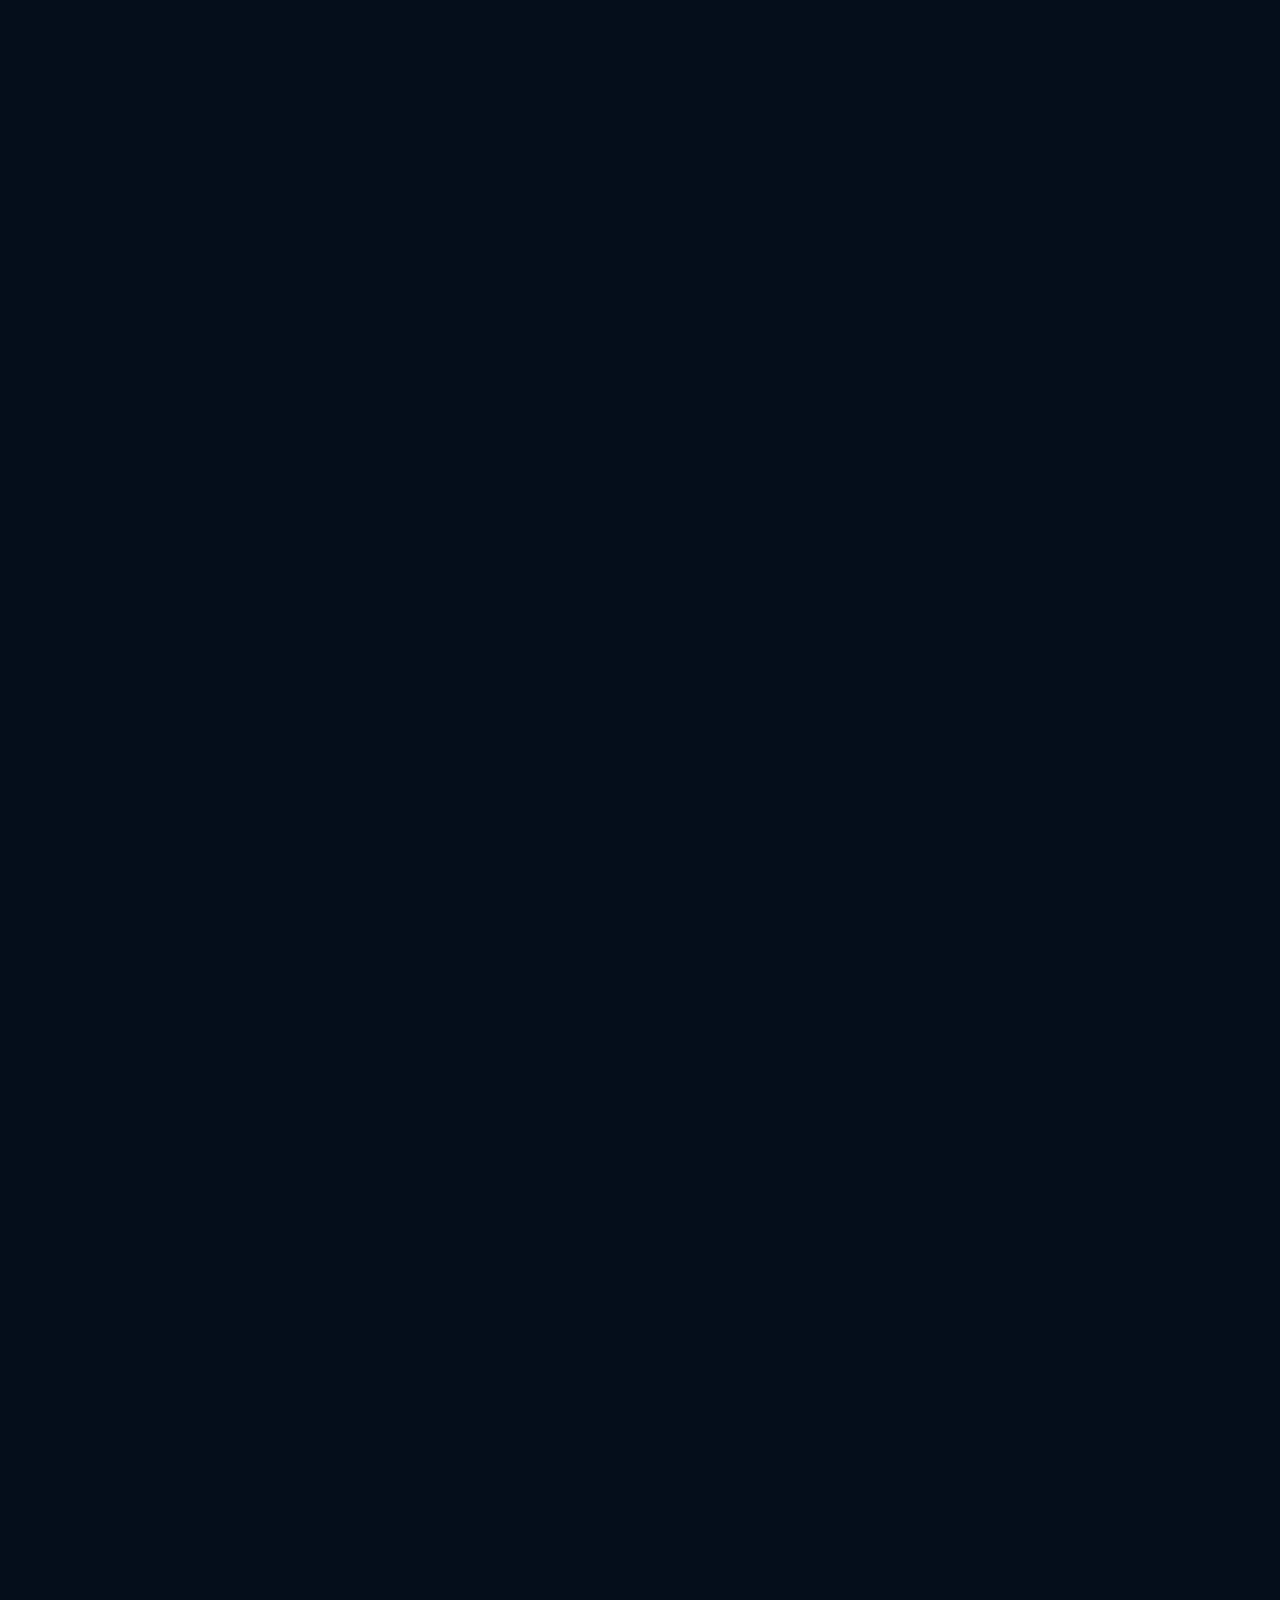
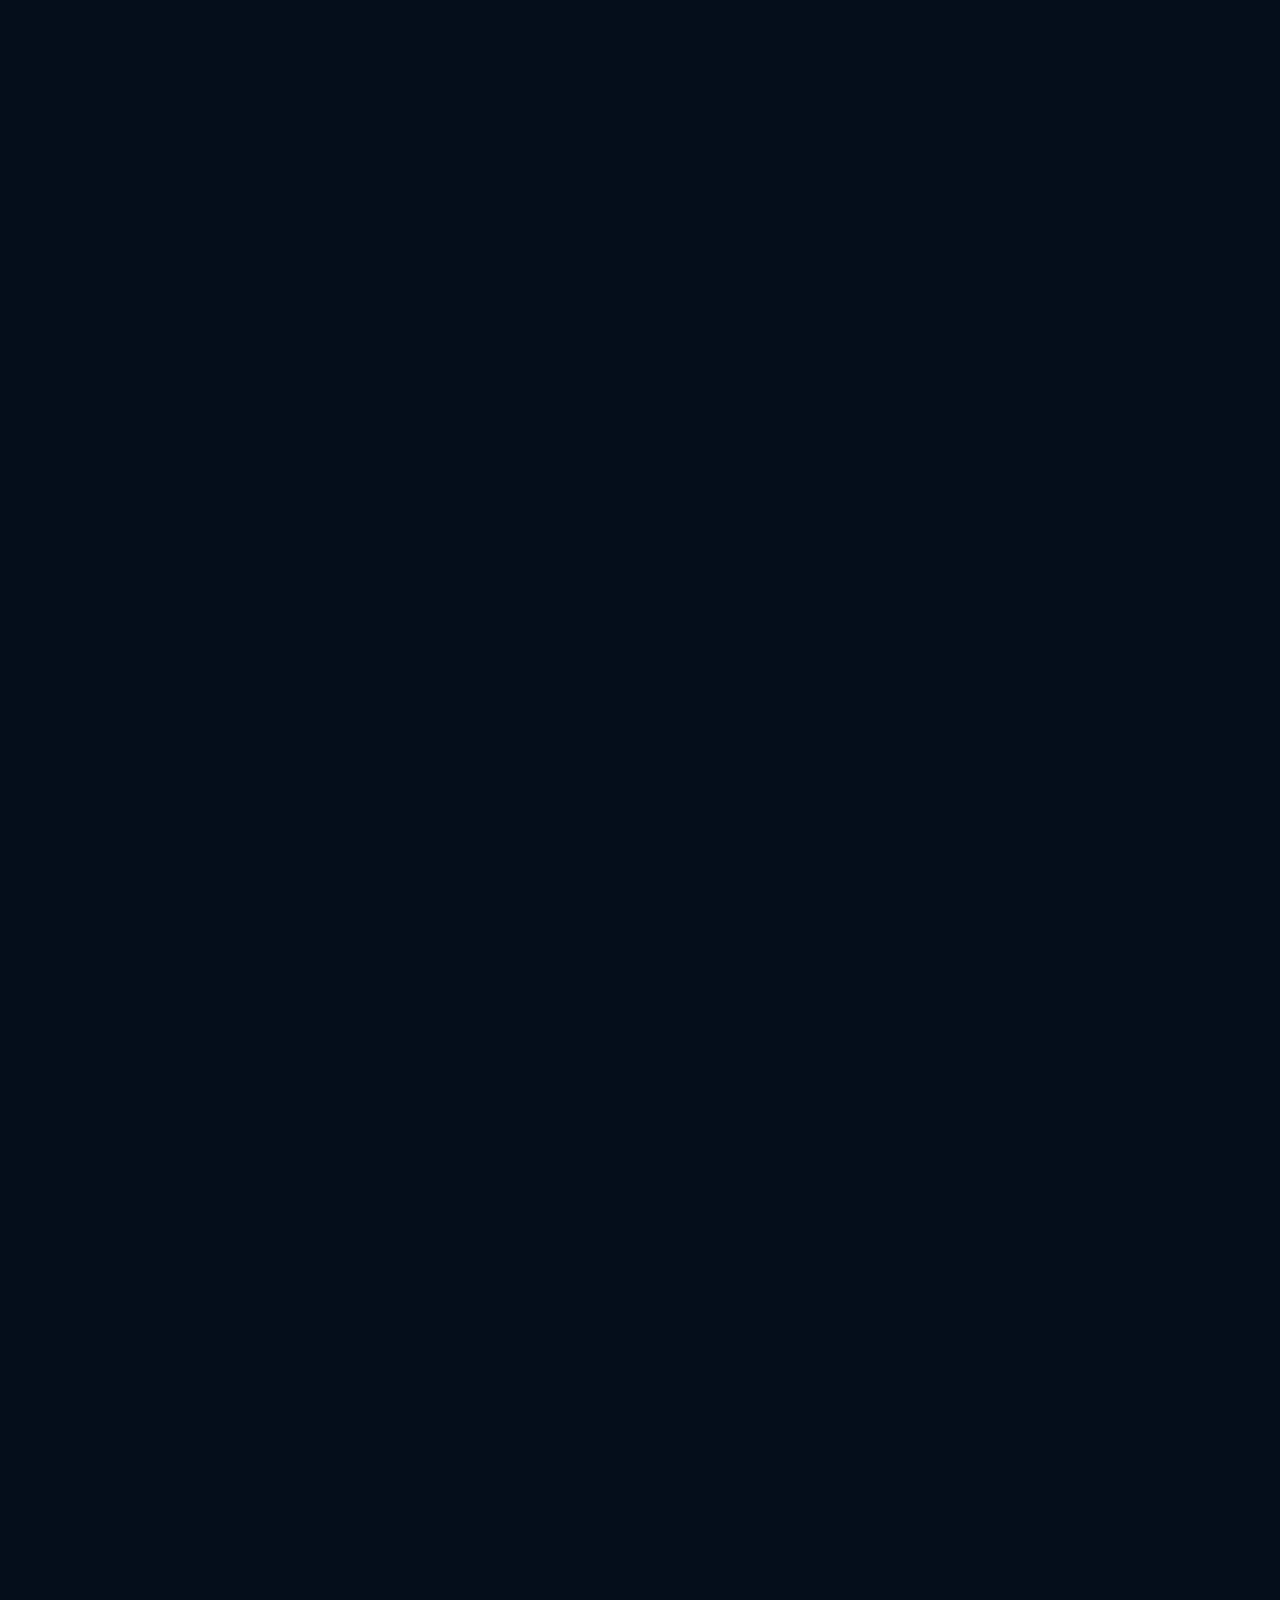
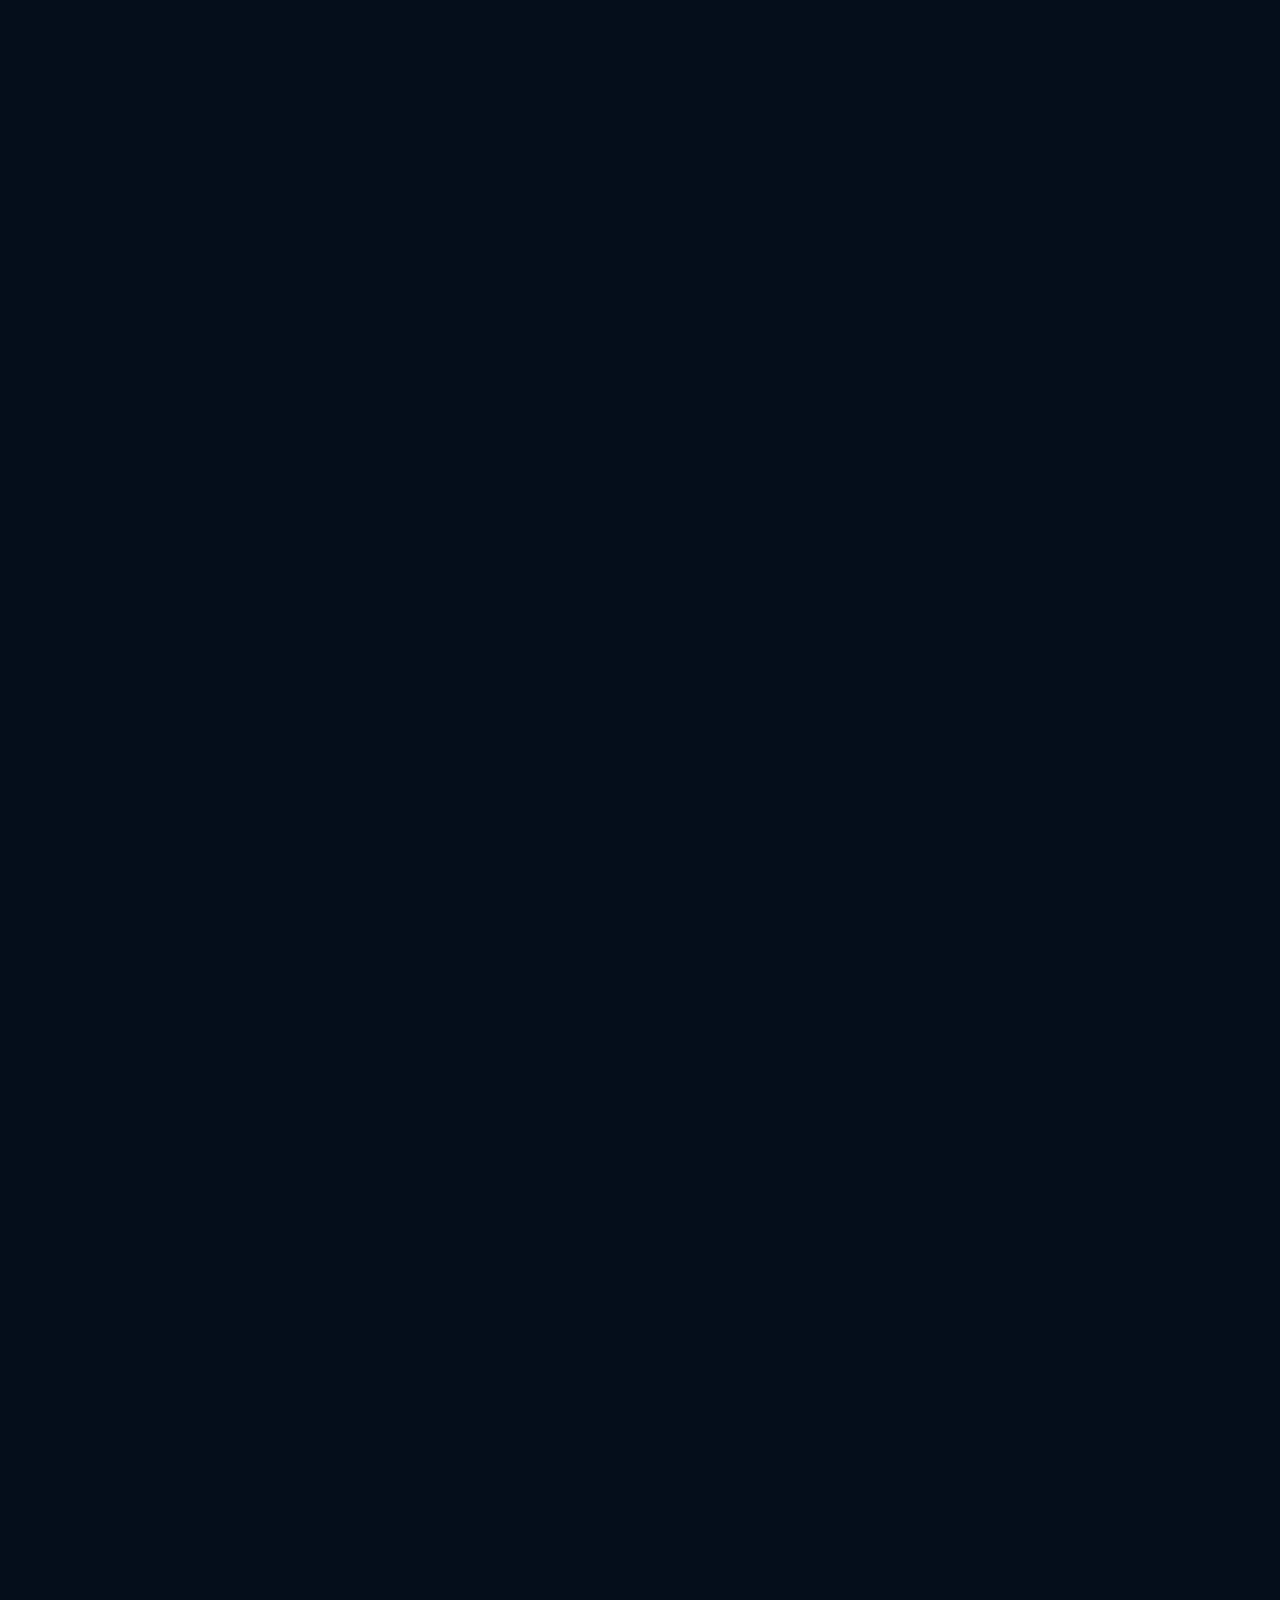
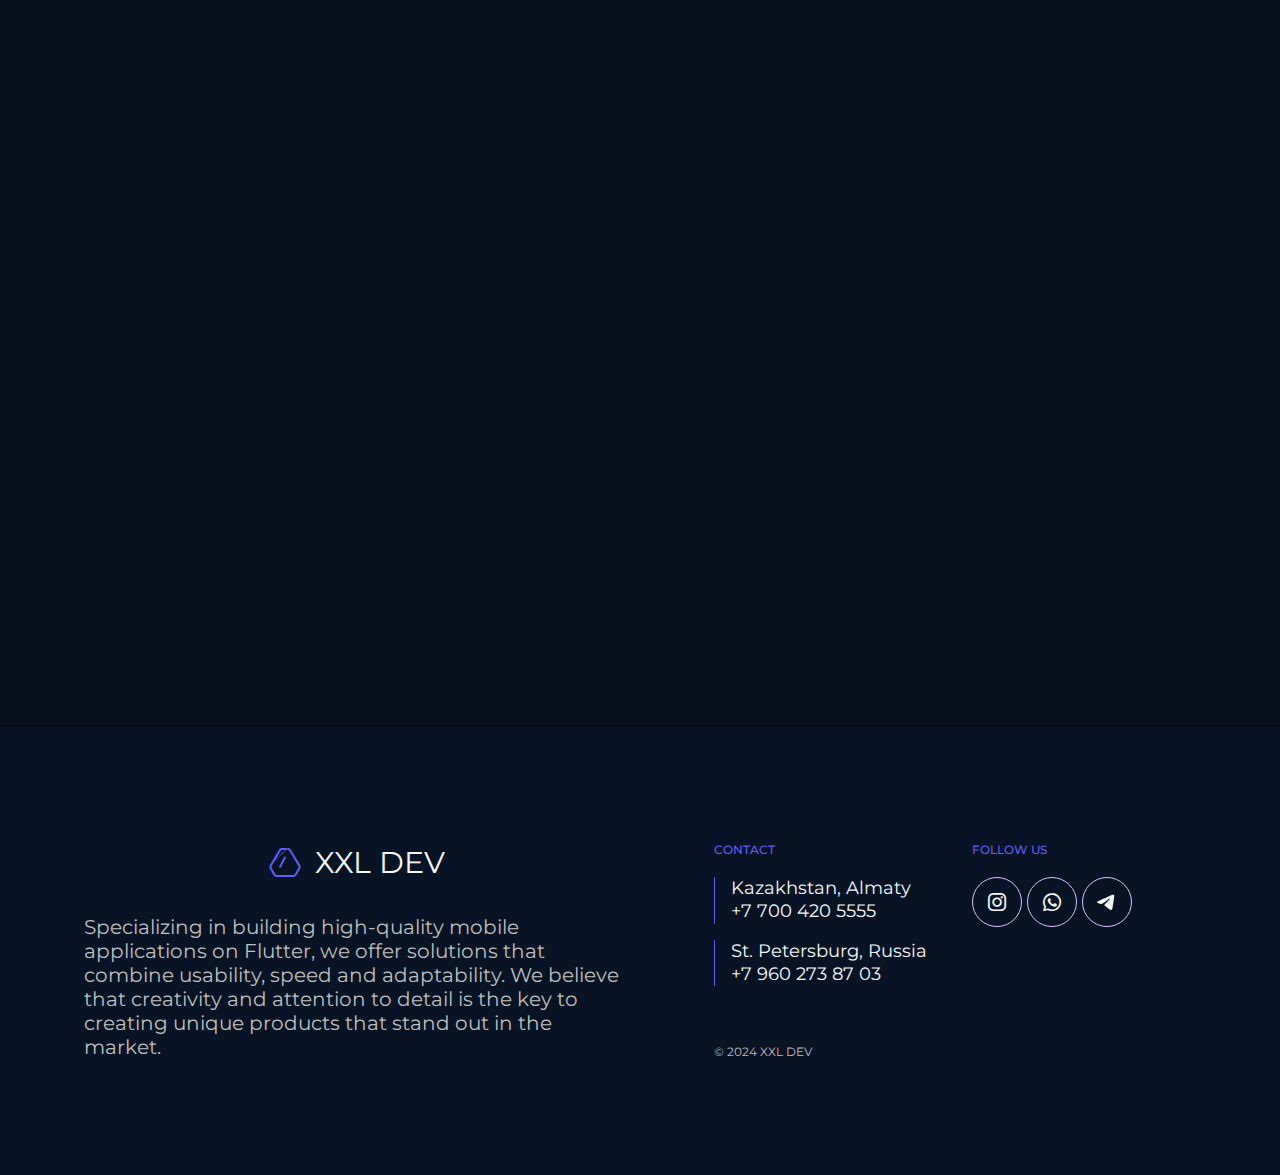
==== commit 7c7a9c82: "1" ====
--- a/index.html
+++ b/index.html
@@ -1,597 +1,947 @@
-<!DOCTYPE html>
-<html lang="ru">
-<head>
-    <title>Project</title>
-    @@include('html/_styles.html')
-</head>
-<body>
-    <div class="wrapper">
-      @@include('html/_header.html')
-      
-      <section class="startpage">
-        <div class="startpage__container">
-          <div class="startpage__title maintitle">
-            <h1 class="maintitle__title">Seamless Solutions for a Mobile World</h1>
-            <h5 class="maintitle__subtitle">Navigate the complexities of the mobile world with our seamless solutions. From concept to launch, we provide comprehensive services to ensure your success.</h5>
-            <a class="contactus feedback__link" href="#feedback">
-              Contact Us
-              <i class="contactus__icon icon-arrow1-top-right"></i>
-            </a>
-          </div>
-          <div class="startpage__achievment achievment">
-            <i class="achievment__icon icon-medal">
-              <div class="path1"></div>
-              <div class="path2"></div>
-              <div class="path3"></div>
-              <div class="path4"></div>
-              <div class="path5"></div>
-            </i>
-            <div class="achievment__devider"></div>
-            <h4 class="achievment__text">30+ successfully <br>launched projects</h4>
-          </div>
-          <div class="startpage__phone phone">
-            <div class="phone__note _1">
-              <i class="phone__icon icon-cup"></i> LTC Hackathon <br>2023 Winner!
-            </div>
-            <div class="phone__note _2">
-              <i class="phone__icon icon-ticket-time"></i> 3 months on average <br>for development
-            </div>
-            <div class="phone__note _3">
-              <i class="phone__icon icon-star"></i> 4.5 star avg. rating <br>of our apps
-            </div>
-            <img class="phone__pic" src="./img/attachements/startpage-phones.png" alt="">
-            <img class="phone__light" src="./img/background/startpage-light-bg.png" alt="">
-          </div>
-          <div class="startpage__technologies technologies">
-            <h5 class="technologies__title">Next-level technologies</h5>
-            <div class="technologies__list">
-              <img src="./img/logo/company-1.png" alt="" class="technologies__pic">
-              <img src="./img/logo/company-2.png" alt="" class="technologies__pic">
-              <img src="./img/logo/company-3.png" alt="" class="technologies__pic">
-              <img src="./img/logo/company-4.png" alt="" class="technologies__pic">
-            </div>
-          </div>
-        </div>
-      </section>
-      <section class="business">
-        <div class="business__container">
-          <h2 class="business__title title">
-            A mobile app is a <span class="_color-blue">key tool for your business</span>
-          </h2>
-          <h5 class="business__subitle subtitle">
-            Unlock the potential of your business with our mobile app. Streamline operations, engage customers, and stay ahead of the competition.
-          </h5>
-          <div class="business__list">
-            <div class="business__item" id="business_item1">
-              <i class="icon-accessibility business__icon"></i>
-              <h4 class="business__name">Increased accessibility</h4>
-              <p class="business__desc">Mobile apps make your business available to your customers anytime and anywhere. Your customers can easily access your services or products by simply opening the app on their smartphone.</p>
-            </div>
-            <div class="business__item" id="business_item2">
-              <i class="icon-category business__icon"></i>
-              <h4 class="business__name">Improved marketing and customer interaction</h4>
-              <p class="business__desc">You can send them notifications about special offers, promotions and new products, which helps to increase customer loyalty.</p>
-            </div>
-            <div class="business__item" id="business_item3">
-              <i class="icon-graphic business__icon"></i>
-              <h4 class="business__name">Increased convenience and personalization</h4>
-              <p class="business__desc">Mobile apps allow you to create personalised offers and services for each customer based on their preferences and history of interaction with your brand.</p>
-            </div>
-            <div class="business__item" id="business_item4">
-              <i class="icon-friends business__icon"></i>
-              <h4 class="business__name">Competitive advantage</h4>
-              <p class="business__desc">Nowadays, mobile apps have already become a standard for most businesses. Those that don't utilise this tool risk falling behind the competition.</p>
-            </div>
-          </div>
-        </div>
-      </section>
-      <section class="studio">
-        <div class="studio__container">
-          <div class="studio__info">
-            <h2 class="studio__title title">Our studio specialises in <span class="_color-blue">MVPs</span></h2>
-            <h5 class="studio__subtitle">We will make every effort to release your app in the shortest possible time with the necessary functionality and quality design.</h5>
-            <a class="contactus feedback__link" href="#feedback">
-              Contact Us
-              <i class="contactus__icon icon-arrow1-top-right"></i>
-            </a>
-          </div>
-          <div class="studio__pic"><img class="studio__img" src="img/attachements/studio-phones.png" alt=""></div>
-        </div>
-      </section>
-      <section class="benefits">
-        <div class="benefits__container">
-          <div class="benefits__header">
-            <h2 class="benefits__title title">What you <span class="_color-blue">get</span></h2>
-            <h5 class="benefits__subtitle">Discover what awaits you! Explore our offerings and uncover the benefits that await with our products or services. Find out more now!</h5>
-          </div>
-          <a href="#feedback" class="benefits__contact contactus feedback__link">
-            Contact Us
-            <i class="contactus__icon icon-arrow1-top-right"></i>
-          </a>
-          <div class="benefits__list">
-            <div class="benefits__item">
-              <h4 class="benefits__name">Excellence in App Development</h4>
-              <h5 class="benefits__desc">You will get a high quality application developed with the best technology. Our team strives for flawlessness in every aspect of the app to ensure reliability and efficiency.</h5>
-            </div>
-            <div class="benefits__item">
-              <h4 class="benefits__name">Efficiency Redefined</h4>
-              <h5 class="benefits__desc">Our development approach is based on efficiency and time optimisation. We aim to minimise the time from idea to implementation, offering fast project turnaround times without sacrificing quality. This allows you to get your product to market faster and ahead of the competition.</h5>
-            </div>
-            <div class="benefits__item">
-              <h4 class="benefits__name">Sleek Design, Seamless Experience</h4>
-              <h5 class="benefits__desc">Your app will not only have outstanding functionality, but also an attractive appearance. We pay special attention to design, creating a user-friendly and colourful interface that will provide a pleasant user experience.</h5>
-            </div>
-            <div class="benefits__item">
-              <h4 class="benefits__name">Guided by Expert Insight</h4>
-              <h5 class="benefits__desc">We provide not only technical execution but also expert opinion on all aspects of development. Our team of professionals is ready to share their experience and recommendations to make your project not only successful, but also long-term sustainable.</h5>
-            </div>
-          </div>
-        </div>
-      </section>
-      <section class="work">
-        <div class="work__header">
-          <h2 class="work__title title">How we <span class="_color-blue">work</span></h2>
-          <h5 class="work__subtitle subtitle">Streamline operations, engage customers, and stay ahead of the competition.</h5>
-        </div>
-        <div class="work__steps steps tabs">
-          <div class="steps__container">
-            <div class="steps__header ">
-              <h5 class="steps__tab tabs__title _active">Step 01</h5>
-              <h5 class="steps__tab tabs__title">Step 02</h5>
-              <h5 class="steps__tab tabs__title">Step 03</h5>
-              <h5 class="steps__tab tabs__title">Step 04</h5>
-            </div>
-            <div class="steps__list tabs__list">
-              <div class="steps__item tabs__item _active">
-                <div class="steps__pic">
-                  <img src="./img/attachements/howwework-step1-pic.png" alt="" class="steps__img">
-                  <div class="steps__card card">
-                    <h6 class="card__title">
-                      2-Defining Goal
-                    </h6>
-                    <div class="card__profiles">
-                      <img src="img/attachements/howwework-step1-avatar1.png" alt="" class="card__avatar">
-                      <img src="img/attachements/howwework-step1-avatar2.png" alt="" class="card__avatar">
-                      <img src="img/attachements/howwework-step1-avatar3.png" alt="" class="card__avatar">
-                    </div>
-                    <div class="card__icons">
-                      <button class="card__btn">
-                        <i class="card__icon icon-microphone"></i>
-                        <i class="card__icon icon-fileshare"></i>
-                      </button>
-                    </div>
-                    <div class="card__info">
-                      <div class="card__author">
-                        <img src="img/attachements/howwework-step1-avatar4.png" alt="" class="">
-                      </div>
-                      
-                      <h6 class="card__fio">Phillipe Jaan <br></h6>
-                      <span class="card__review">Nice work</span>
-                      <span class="card__time">05:20pm</span>
-                      <button class="card__other"><div></div></button>
-                      <div class="card__deviders"></div>
-                    </div>
-                  </div>
-                </div>
-                <div class="steps__info">
-                  <h2 class="steps__name">Collaboratively Defining Goals, Priorities, and MVP Functionality</h2>
-                  <h5 class="steps__desc">Discussing the future product Together we will define goals and priorities, divide the project into stages and define the necessary basic MVP functionality to quickly test the hypotheses of your business model. We will draw up a detailed Terms of Reference and a preliminary commercial proposal for each of the stages of project creation/development</h5>
-                  <a href="#feedback" class="steps__contact contactus feedback__link">
-                    Contact Us <i class="contactus__icon icon-arrow1-top-right"></i>
-                  </a>
-                </div>
-              </div>
-              <div class="steps__item tabs__item">
-                <div class="steps__pic">
-                  <img src="./img/attachements/howwework-step1-pic.png" alt="" class="steps__img">
-                  <div class="steps__card card">
-                    <h6 class="card__title">
-                      2-Defining Goal
-                    </h6>
-                    <div class="card__profiles">
-                      <img src="img/attachements/howwework-step1-avatar1.png" alt="" class="card__avatar">
-                      <img src="img/attachements/howwework-step1-avatar2.png" alt="" class="card__avatar">
-                      <img src="img/attachements/howwework-step1-avatar3.png" alt="" class="card__avatar">
-                    </div>
-                    <div class="card__icons">
-                      <button class="card__btn">
-                        <i class="card__icon icon-microphone"></i>
-                        <i class="card__icon icon-fileshare"></i>
-                      </button>
-                    </div>
-                    <div class="card__info">
-                      <div class="card__author"><img src="img/attachements/howwework-step1-avatar4.png" alt="" class=""></div>
-                      
-                      <h6 class="card__fio">Phillipe Jaan <br></h6>
-                      <span class="card__review">Nice work</span>
-                      <span class="card__time">05:20pm</span>
-                      <button class="card__other"><div></div></button>
-                      <div class="card__deviders"></div>
-                    </div>
-                  </div>
-                </div>
-                <div class="steps__info">
-                  <h2 class="steps__name">Collaboratively Defining Goals, Priorities, and MVP Functionality</h2>
-                  <h5 class="steps__desc">Discussing the future product Together we will define goals and priorities, divide the project into stages and define the necessary basic MVP functionality to quickly test the hypotheses of your business model. We will draw up a detailed Terms of Reference and a preliminary commercial proposal for each of the stages of project creation/development</h5>
-                  <a href="#feedback" class="steps__contact contactus feedback__link">
-                    Contact Us
-                    <i class="contactus__icon icon-arrow1-top-right"></i>
-                  </a>
-                </div>
-              </div>
-              <div class="steps__item tabs__item">
-                <div class="steps__pic">
-                  <img src="./img/attachements/howwework-step1-pic.png" alt="" class="steps__img">
-                  <div class="steps__card card">
-                    <h6 class="card__title">
-                      Defining Goal
-                    </h6>
-                    <div class="card__profiles">
-                      <img src="img/attachements/howwework-step1-avatar1.png" alt="" class="card__avatar">
-                      <img src="img/attachements/howwework-step1-avatar2.png" alt="" class="card__avatar">
-                      <img src="img/attachements/howwework-step1-avatar3.png" alt="" class="card__avatar">
-                    </div>
-                    <div class="card__icons">
-                      <button class="card__btn">
-                        <i class="card__icon icon-microphone"></i>
-                        <i class="card__icon icon-fileshare"></i>
-                      </button>
-                    </div>
-                    <div class="card__info">
-                      <div class="card__author"><img src="img/attachements/howwework-step1-avatar4.png" alt="" class=""></div>
-                      
-                      <h6 class="card__fio">Phillipe Jaan <br></h6>
-                      <span class="card__review">Nice work</span>
-                      <span class="card__time">05:20pm</span>
-                      <button class="card__other"><div></div></button>
-                      <div class="card__deviders"></div>
-                    </div>
-                  </div>
-                </div>
-                <div class="steps__info">
-                  <h2 class="steps__name">Collaboratively Defining Goals, Priorities, and MVP Functionality</h2>
-                  <h5 class="steps__desc">Discussing the future product Together we will define goals and priorities, divide the project into stages and define the necessary basic MVP functionality to quickly test the hypotheses of your business model. We will draw up a detailed Terms of Reference and a preliminary commercial proposal for each of the stages of project creation/development</h5>
-                  <a href="#feedback" class="steps__contact contactus feedback__link">
-                    Contact Us
-                    <i class="contactus__icon icon-arrow1-top-right"></i>
-                  </a>
-                </div>
-              </div>
-              <div class="steps__item tabs__item">
-                <div class="steps__pic">
-                  <img src="./img/attachements/howwework-step1-pic.png" alt="" class="steps__img">
-                  <div class="steps__card card">
-                    <h6 class="card__title">
-                      Defining Goal
-                    </h6>
-                    <div class="card__profiles">
-                      <img src="img/attachements/howwework-step1-avatar1.png" alt="" class="card__avatar">
-                      <img src="img/attachements/howwework-step1-avatar2.png" alt="" class="card__avatar">
-                      <img src="img/attachements/howwework-step1-avatar3.png" alt="" class="card__avatar">
-                    </div>
-                    <div class="card__icons">
-                      <button class="card__btn">
-                        <i class="card__icon icon-microphone"></i>
-                        <i class="card__icon icon-fileshare"></i>
-                      </button>
-                    </div>
-                    <div class="card__info">
-                      <div class="card__author"><img src="img/attachements/howwework-step1-avatar4.png" alt="" class=""></div>
-                      
-                      <h6 class="card__fio">Phillipe Jaan <br></h6>
-                      <span class="card__review">Nice work</span>
-                      <span class="card__time">05:20pm</span>
-                      <button class="card__other"><div></div></button>
-                      <div class="card__deviders"></div>
-                    </div>
-                  </div>
-                </div>
-                <div class="steps__info">
-                  <h2 class="steps__name">Collaboratively Defining Goals, Priorities, and MVP Functionality</h2>
-                  <h5 class="steps__desc">Discussing the future product Together we will define goals and priorities, divide the project into stages and define the necessary basic MVP functionality to quickly test the hypotheses of your business model. We will draw up a detailed Terms of Reference and a preliminary commercial proposal for each of the stages of project creation/development</h5>
-                  <a href="#feedback" class="steps__contact contactus feedback__link">
-                    Contact Us
-                    <i class="contactus__icon icon-arrow1-top-right"></i>
-                  </a>
-                </div>
-              </div>
-            </div>
-          </div>
-        </div>
-      </section>
-      <section class="advantages">
-        <div class="advantages__top">
-          <span class="advantages__logo">
-            Our Studio
-          </span>
-          <div class="advantages__header">
-            <h2 class="advantages__title title"> <span class="_color-blue">Advantages</span> of our studio</h2>
-            <h5 class="advantages__subtitle">Streamline operations, engage customers, and stay ahead of the competition.</h5>
-          </div>
-        </div>
-        <div class="advantages__container">
-          <div class="advantages__list">
-            <div class="advantages__item _1">
-              <h5 class="advantages__desc">
-                We develop on Flutter and FlutterFlow The <br>
-                app will work on both iOS and Android and <br>
-                will significantly speed up development time.
-                <a href="#feedback" class="advantages__contact contactus _transparent feedback__link">
-                  Contact Us
-                  <i class="contactus__icon icon-arrow1-top-right"></i>
-                </a>
-              </h5>
-              
-              <div class="advantages__pic"><img src="img/attachements/advantages-pic1.png" alt=""></div>
-            </div>
-            <div class="advantages__item _2">
-              <div class="advantages__pic"><img src="img/attachements/advantages-pic2.png" alt=""></div>
-              <h5 class="advantages__desc">High rating in Stores All users highly appreciate the quality and design of our applications</h5>
-            </div>
-            <div class="advantages__item _3">
-              <h5 class="advantages__desc">Extensive experience in app development Our team has been in IT and app development for over 5 years.</h5>
-              <div class="advantages__pic"><img src="img/attachements/advantages-pic3.png" alt=""></div>
-            </div>
-            <div class="advantages__item _4">
-              <h5 class="advantages__desc">Working with AI Experience with Chat GPT, Gemini, Midjorney integration</h5>
-            </div>
-            <div class="advantages__item _5">
-              <h5 class="advantages__desc">Always ready to help We are always ready to help, explain, customise or just talk. Your comfort is our priority!</h5>
-            </div>
-          </div>
-        </div>
-      </section>
-      <section class="projects">
-        <div class="slider projects__container">
-          <div class="projects__header">
-            <h2 class="projects__title title">Our Recent <span class="_color-blue">Work</span></h2>
-            <h5 class="projects__subtitle">Practice at their pace, pace, filling in gaps in their understanding.</h5>
-          </div>
-          <div class="projects__list slider__list">
-            <div class="projects__item slider__item">
-              <img src="img/background/work-item1-bg.png" alt="" class="projects__bg">
-              <h4 class="projects__name">App Name Here</h4>
-              <div class="projects__pic">
-                <img src="img/attachements/work-item1.png" alt="" class="projects__pic">
-                <a href="#" class="projects__app _appstore"><img src="img/attachements/appstore.png" alt=""></a>
-                <a href="#" class="projects__app _googlepay"><img src="img/attachements/googleplay.png" alt=""></a>
-              </div>
-            </div>
-            <div class="projects__item slider__item">
-              <img src="img/background/work-item2-bg.png" alt="" class="projects__bg">
-              <h4 class="projects__name">App Name Here</h4>
-              <img src="img/attachements/work-item2.png" alt="" class="projects__pic">
-            </div>
-            <div class="projects__item slider__item">
-              <img src="img/background/work-item3-bg.png" alt="" class="projects__bg">
-              <h4 class="projects__name">App Name Here</h4>
-              <img src="img/attachements/work-item3.png" alt="" class="projects__pic">
-            </div>
-            <div class="projects__item slider__item">
-              <img src="img/background/work-item4-bg.png" alt="" class="projects__bg">
-              <h4 class="projects__name">App Name Here</h4>
-              <img src="img/attachements/work-item4.png" alt="" class="projects__pic">
-            </div>
-            <div class="projects__item slider__item">
-              <img src="img/background/work-item3-bg.png" alt="" class="projects__bg">
-              <h4 class="projects__name">App Name Here</h4>
-              <img src="img/attachements/work-item3.png" alt="" class="projects__pic">
-            </div>
-            <div class="projects__item slider__item">
-              <img src="img/background/work-item4-bg.png" alt="" class="projects__bg">
-              <h4 class="projects__name">App Name Here</h4>
-              <img src="img/attachements/work-item4.png" alt="" class="projects__pic">
-            </div>
-            <div class="projects__item slider__item">
-              <img src="img/background/work-item3-bg.png" alt="" class="projects__bg">
-              <h4 class="projects__name">App Name Here</h4>
-              <img src="img/attachements/work-item3.png" alt="" class="projects__pic">
-            </div>
-            <div class="projects__item slider__item">
-              <img src="img/background/work-item4-bg.png" alt="" class="projects__bg">
-              <h4 class="projects__name">App Name Here</h4>
-              <img src="img/attachements/work-item4.png" alt="" class="projects__pic">
-            </div>
-          </div>
-          <div class="projects__arrows slider__arrows"></div>
-        </div>
-      </section>
-      <!-- <section class="collaborates">
-        <div class="slider collaborates__container">
-          <div class="collaborates__header">
-            <h2 class="collaborates__title"><span class="_color-blue">Voices</span> of Our <br>Collaborators</h2>
-            <h5 class="collaborates__subtitle">Practice at their pace, pace, filling in gaps in their understanding.</h5>
-            <div class="collaborates__dots slider__dots">
-            </div>
-
-          </div>
-          <div class="collaborates__list">
-            <div class="collaborates__item slider__item">
-              <p class="collaborates__text">
-                <i class="icon-quote-first quote quote _first"></i>
-                “Starting from strategic planning along with their any type of methodical approach, WinHub is essential to our day-to-day operations because it provides functional and advisory support in every area of our business from leaders and experts in the field. day-to-day operations because it provides functional.”
-                <i class="icon-quote-last quote quote _last"></i>
-              </p>
-              <div class="collaborates__author">
-                <div class="collaborates__avatar"><img src="img/attachements/voicescb-item1.png" alt="" class=""></div>
-                <h5 class="collaborates__name">Sam Arnold Elias</h5>
-                <h6 class="collaborates__jobtitle">Co-Founder at Bame Group</h6>
-              </div>
-            </div>
-            <div class="collaborates__item slider__item">
-              <p class="collaborates__text">
-                <i class="icon-quote-first quote quote _first"></i>
-                “Starting from strategic planning along with their any type of methodical approach, WinHub is essential to our day-to-day operations because it provides functional and advisory support in every area of our business from leaders and experts in the field. day-to-day operations because it provides functional.”
-                <i class="icon-quote-last quote quote _last"></i>
-              </p>
-              <div class="collaborates__author">
-                <div class="collaborates__avatar"><img src="img/attachements/voicescb-item1.png" alt="" class=""></div>
-                <h5 class="collaborates__name">Sam Arnold Elias</h5>
-                <h6 class="collaborates__jobtitle">Co-Founder at Bame Group</h6>
-              </div>
-            </div>
-            <div class="collaborates__item slider__item">
-              <p class="collaborates__text">
-                <i class="icon-quote-first quote quote _first"></i>
-                “Starting from strategic planning along with their any type of methodical approach, WinHub is essential to our day-to-day operations because it provides functional and advisory support in every area of our business from leaders and experts in the field. day-to-day operations because it provides functional.”
-                <i class="icon-quote-last quote quote _last"></i>
-              </p>
-              <div class="collaborates__author">
-                <div class="collaborates__avatar"><img src="img/attachements/voicescb-item1.png" alt="" class=""></div>
-                <h5 class="collaborates__name">Sam Arnold Elias</h5>
-                <h6 class="collaborates__jobtitle">Co-Founder at Bame Group</h6>
-              </div>
-            </div>
-            <div class="collaborates__item slider__item">
-              <p class="collaborates__text">
-                <i class="icon-quote-first quote quote _first"></i>
-                “Starting from strategic planning along with their any type of methodical approach, WinHub is essential to our day-to-day operations because it provides functional and advisory support in every area of our business from leaders and experts in the field. day-to-day operations because it provides functional.”
-                <i class="icon-quote-last quote quote _last"></i>
-              </p>
-              <div class="collaborates__author">
-                <div class="collaborates__avatar"><img src="img/attachements/voicescb-item1.png" alt="" class=""></div>
-                <h5 class="collaborates__name">Sam Arnold Elias</h5>
-                <h6 class="collaborates__jobtitle">Co-Founder at Bame Group</h6>
-              </div>
-            </div>
-          </div>
-        </div>
-      </section> -->
-      <section class="team">
-        <div class="team__container">
-          <h2 class="team__title title">Our <span class="_color-blue">Team</span></h2>
-          <h5 class="team__subtitle subtitle">Behind every successful partnership at XXLDEV</h5>
-          <div class="team__list">
-            <div class="team__item">
-              <div class="team__pic"><img src="img/attachements/team-item1.png" alt="" class=""></div>
-              <div class="team__info">
-                <h3 class="team__name">Vsevolod Korgin</h3>
-                <h4 class="team__jobtitle">Co-founder (Client Service)</h4>
-                <div class="team__devider"></div>
-                <div class="team__desc">
-                  <ul class="team__points points">
-                    <li class="point__item">In sales and IT project management since 2005;</li>
-                    <li class="point__item">I get high from packaging and structuring the client's idea, I see details and forks thanks to my versatile accumulated experience;</li>
-                    <li class="point__item">I will bring your idea to the best result as quickly as possible, professionally and with an individual approach;</li>
-                    <li class="point__item">I will help you to choose the optimal set of tools and solutions both in terms of money and content for the cool realization of your idea.</li>
-                  </ul>
-                  <p class="team__text">
-                    Studio is a dream, to which I have been going all my life, for the sake of which I have been accumulating experience and kicking up bumps.
-                  </p>
-                </div>
-              </div>
-            </div>
-            <div class="team__item">
-              <div class="team__pic"><img src="img/attachements/team-item1.png" alt="" class=""></div>
-              <div class="team__info">
-                <h3 class="team__name">Vsevolod Korgin</h3>
-                <h4 class="team__jobtitle">Co-founder (Client Service)</h4>
-                <div class="team__devider"></div>
-                <div class="team__desc">
-                  <ul class="team__points points">
-                    <li class="point__item">In sales and IT project management since 2005;</li>
-                    <li class="point__item">I get high from packaging and structuring the client's idea, I see details and forks thanks to my versatile accumulated experience;</li>
-                    <li class="point__item">I will bring your idea to the best result as quickly as possible, professionally and with an individual approach;</li>
-                    <li class="point__item">I will help you to choose the optimal set of tools and solutions both in terms of money and content for the cool realization of your idea.</li>
-                  </ul>
-                  <p class="team__text">
-                    Studio is a dream, to which I have been going all my life, for the sake of which I have been accumulating experience and kicking up bumps.
-                  </p>
-                </div>
-              </div>
-            </div>
-          </div>
-          <div class="team__arrows slider__arrows"></div>
-        </div>
-      </section>
-      <section class="faq">
-        <div class="faq__container">
-          <h4 class="faq__subtitle subtitle">_ <span class="_color-blue">HOW CAN WE HELP?</span></h4>
-          <h2 class="faq__title title">Frequently Asked Questions <span class="_color-blue">(FAQ)</span></h2>
-          <div class="faq__list">
-            <div class="faq__item dropdown">
-              <h4 class="dropdown__title"><span class="dropdown__title_text">What budget should I allocate for launching an app?</span><span class="dropdown__icon"></span></h4>
-              <div class="dropdown__wrapper">
-                <div class="dropdown__content">
-                  <p class="dropdown__text">
-                    The budget for launching an app can vary greatly depending on the required functionality, complexity of design, platform (iOS, Android or both) and other factors. We are ready to discuss your requirements and come up with the best solution that fits your budget.
-                  </p>
-                </div>
-              </div>
-            </div>
-            <div class="faq__item dropdown">
-              <h4 class="dropdown__title"><span class="dropdown__title_text">How much time will it take to create an app?</span><span class="dropdown__icon"></span></h4>
-              <div class="dropdown__wrapper">
-                <div class="dropdown__content">
-                  <p class="dropdown__text">
-                    App development time also depends on the complexity and requirements of the app. We usually provide an estimate of time after thoroughly reviewing your project.
-                  </p>
-                </div>
-              </div>
-            </div>
-            <div class="faq__item dropdown">
-              <h4 class="dropdown__title"><span class="dropdown__title_text">Why will you be able to launch the app so quickly?</span><span class="dropdown__icon"></span></h4>
-              <div class="dropdown__wrapper">
-                <div class="dropdown__content">
-                  <p class="dropdown__text">
-                    Our team has extensive experience in mobile app development and uses modern development methods, which allows us to optimise the process and achieve fast results without compromising on quality.
-                  </p>
-                </div>
-              </div>
-            </div>
-            <div class="faq__item dropdown">
-              <h4 class="dropdown__title"><span class="dropdown__title_text">What do I need from me to start mobile app development?</span><span class="dropdown__icon"></span></h4>
-              <div class="dropdown__wrapper">
-                <div class="dropdown__content">
-                  <p class="dropdown__text">
-                    To start development, we need a detailed description of your idea or requirements for the app. The more detailed you describe your expectations, the better we can turn them into reality.
-                  </p>
-                </div>
-              </div>
-            </div>
-            <div class="faq__item dropdown">
-              <h4 class="dropdown__title"><span class="dropdown__title_text">Do you provide post-launch product support?</span><span class="dropdown__icon"></span></h4>
-              <div class="dropdown__wrapper">
-                <div class="dropdown__content">
-                  <p class="dropdown__text">
-                    Yes, we offer post-launch support services. This includes bug fixes, functionality updates, adaptation to new versions of operating systems and other necessary work to keep the application up to date.
-                  </p>
-                </div>
-              </div>
-            </div>
-            <div class="faq__item dropdown">
-              <h4 class="dropdown__title"><span class="dropdown__title_text">Will you sign a non-disclosure agreement?</span><span class="dropdown__icon"></span></h4>
-              <div class="dropdown__wrapper">
-                <div class="dropdown__content">
-                  <p class="dropdown__text">
-                    Yes, we are ready to sign a non-disclosure agreement (NDA) to ensure the confidentiality of your idea and all related data. Your safety and confidence in maintaining your confidentiality is our priority.
-                  </p>
-                </div>
-              </div>
-            </div>
-          </div>
-        </div>
-      </section>
-      <section class="feedback" id="feedback">
-        <div class="feedback__container">
-          <h1 class="feedback__title title">Let's Plan For Your Next level!</h1>
-          <form action="" class="feedback__form form" id="feedback__form">
-            <div class="form__fields">
-              <input type="text" class="form__input _name" id="feedback_name" placeholder="Name">
-              <input type="text" class="form__input _email" id="feedback_email" placeholder="Email*" required>
-              <textarea class="form__input _description" id="feedback_description" placeholder="Project Description"></textarea>
-            </div>
-            <p class="form__policy">
-              By sending this form I confirm that I have read and accept the 
-              <a href="#" class="form__link">Privacy Policy</a>
-            </p>
-            <button class="form__submit">Submit<i class="form__icon icon-mail"></i></button>
-          </form>
-        </div>
-      </section>
-
-      @@include('html/_footer.html')
-    </div>
-    @@include('html/_scripts.html')
-  </body>
+<!DOCTYPE html>+<html lang="ru">++<head>+  <title>Project</title>+  <meta charset="UTF-8">+  <meta name="viewport" content="width=device-width, initial-scale=1.0">++  <!-- Reset -->+  <!-- <link rel="stylesheet" type="text/css" href="https://cdnjs.cloudflare.com/ajax/libs/meyer-reset/2.0/reset.min.css"> -->++  <!-- Font Awesome -->+  <!-- <link rel="stylesheet" href="https://stackpath.bootstrapcdn.com/font-awesome/4.7.0/css/font-awesome.min.css"> -->++  <!-- Bootstrap -->+  <!-- <link rel="stylesheet" href="https://cdn.jsdelivr.net/npm/bootstrap@4.5.3/dist/css/bootstrap.min.css"> -->+  <!-- <link rel="stylesheet" href="https://cdn.jsdelivr.net/npm/bootstrap@4.5.3/dist/css/bootstrap-grid.min.css"> -->++  <!-- Libs -->+  <link rel="stylesheet" href="css/libs/nouislider.css">++  <!-- User -->+  <link rel="stylesheet" href="css/config.css">+  <link rel="stylesheet" href="css/fonts.css">+  <link rel="stylesheet" href="css/icons.css">+  <link rel="stylesheet" href="css/style.css">+</head>++<body>+  <div class="wrapper">+    <header class="header">+      <div class="header__container">+        <div class="header__social social">+          <div class="social__list">+            <a href="#" target="_blank" class="social__link">+              <i class="icon-instagram social__icon"></i>+            </a>+            <a href="#" target="_blank" class="social__link">+              <i class="icon-telegram social__icon"></i>+            </a>+            <a href="#" target="_blank" class="social__link">+              <i class="icon-facebook social__icon"></i>+            </a>+          </div>+        </div>+        <div class="header__logo logo">+          <i class="icon-google-drive logo__icon"></i>+          XXL DEV+        </div>+        <nav class="header__menu menu">+          <div class="menu__container">+            <ul class="menu__list">+              <li class="menu__item">+                <a href="#" class="menu__link">Main</a>+              </li>+              <li class="menu__item">+                <a href="#" class="menu__link">News</a>+              </li>+              <li class="menu__item">+                <a href="#" class="menu__link">Contacts</a>+              </li>+              <li class="menu__item">+                <a href="#" class="menu__link">About</a>+              </li>+              <li class="menu__item">+                <a href="#" class="menu__link">Catalog</a>+              </li>+            </ul>+          </div>+        </nav>+        <div class="translate">RU/ENG</div>+        <div class="header__burger burger">+          <button class="burger__btn">+            <div></div>+          </button>+        </div>+      </div>+    </header>++    <section class="startpage">+      <div class="startpage__container">+        <div class="startpage__title maintitle">+          <h1 class="maintitle__title">Seamless Solutions for a Mobile World</h1>+          <h5 class="maintitle__subtitle">Navigate the complexities of the mobile world with our seamless solutions. From concept to launch, we provide comprehensive services to ensure your success.</h5>+          <a class="contactus feedback__link" href="#feedback">+            Contact Us+            <i class="contactus__icon icon-arrow1-top-right"></i>+          </a>+        </div>+        <div class="startpage__achievment achievment">+          <i class="achievment__icon icon-medal">+            <div class="path1"></div>+            <div class="path2"></div>+            <div class="path3"></div>+            <div class="path4"></div>+            <div class="path5"></div>+          </i>+          <div class="achievment__devider"></div>+          <h4 class="achievment__text">30+ successfully+            <br>launched projects+          </h4>+        </div>+        <div class="startpage__phone phone">+          <div class="phone__note _1">+            <i class="phone__icon icon-cup"></i> LTC Hackathon+            <br>2023 Winner!+          </div>+          <div class="phone__note _2">+            <i class="phone__icon icon-ticket-time"></i> 3 months on average+            <br>for development+          </div>+          <div class="phone__note _3">+            <i class="phone__icon icon-star"></i> 4.5 star avg. rating+            <br>of our apps+          </div>+          <picture>+            <source srcset="./img/attachements/startpage-phones.webp" type="image/webp">+            <img class="phone__pic" src="./img/attachements/startpage-phones.png" alt="">+          </picture>+          <picture>+            <source srcset="./img/background/startpage-light-bg.webp" type="image/webp">+            <img class="phone__light" src="./img/background/startpage-light-bg.png" alt="">+          </picture>+        </div>+        <div class="startpage__technologies technologies">+          <h5 class="technologies__title">Next-level technologies</h5>+          <div class="technologies__list">+            <picture>+              <source srcset="./img/logo/company-1.webp" type="image/webp">+              <img src="./img/logo/company-1.png" alt="" class="technologies__pic">+            </picture>+            <picture>+              <source srcset="./img/logo/company-2.webp" type="image/webp">+              <img src="./img/logo/company-2.png" alt="" class="technologies__pic">+            </picture>+            <picture>+              <source srcset="./img/logo/company-3.webp" type="image/webp">+              <img src="./img/logo/company-3.png" alt="" class="technologies__pic">+            </picture>+            <picture>+              <source srcset="./img/logo/company-4.webp" type="image/webp">+              <img src="./img/logo/company-4.png" alt="" class="technologies__pic">+            </picture>+          </div>+        </div>+      </div>+    </section>+    <section class="business">+      <div class="business__container">+        <h2 class="business__title title">+          A mobile app is a <span class="_color-blue">key tool for your business</span>+        </h2>+        <h5 class="business__subitle subtitle">+          Unlock the potential of your business with our mobile app. Streamline operations, engage customers, and stay ahead of the competition.+        </h5>+        <div class="business__list">+          <div class="business__item" id="business_item1">+            <i class="icon-accessibility business__icon"></i>+            <h4 class="business__name">Increased accessibility</h4>+            <p class="business__desc">Mobile apps make your business available to your customers anytime and anywhere. Your customers can easily access your services or products by simply opening the app on their smartphone.</p>+          </div>+          <div class="business__item" id="business_item2">+            <i class="icon-category business__icon"></i>+            <h4 class="business__name">Improved marketing and customer interaction</h4>+            <p class="business__desc">You can send them notifications about special offers, promotions and new products, which helps to increase customer loyalty.</p>+          </div>+          <div class="business__item" id="business_item3">+            <i class="icon-graphic business__icon"></i>+            <h4 class="business__name">Increased convenience and personalization</h4>+            <p class="business__desc">Mobile apps allow you to create personalised offers and services for each customer based on their preferences and history of interaction with your brand.</p>+          </div>+          <div class="business__item" id="business_item4">+            <i class="icon-friends business__icon"></i>+            <h4 class="business__name">Competitive advantage</h4>+            <p class="business__desc">Nowadays, mobile apps have already become a standard for most businesses. Those that don't utilise this tool risk falling behind the competition.</p>+          </div>+        </div>+      </div>+    </section>+    <section class="studio">+      <div class="studio__container">+        <div class="studio__info">+          <h2 class="studio__title title">Our studio specialises in <span class="_color-blue">MVPs</span>+          </h2>+          <h5 class="studio__subtitle">We will make every effort to release your app in the shortest possible time with the necessary functionality and quality design.</h5>+          <a class="contactus feedback__link" href="#feedback">+            Contact Us+            <i class="contactus__icon icon-arrow1-top-right"></i>+          </a>+        </div>+        <div class="studio__pic">+          <picture>+            <source srcset="img/attachements/studio-phones.webp" type="image/webp">+            <img class="studio__img" src="img/attachements/studio-phones.png" alt="">+          </picture>+        </div>+      </div>+    </section>+    <section class="benefits">+      <div class="benefits__container">+        <div class="benefits__header">+          <h2 class="benefits__title title">What you <span class="_color-blue">get</span>+          </h2>+          <h5 class="benefits__subtitle">Discover what awaits you! Explore our offerings and uncover the benefits that await with our products or services. Find out more now!</h5>+        </div>+        <a href="#feedback" class="benefits__contact contactus feedback__link">+          Contact Us+          <i class="contactus__icon icon-arrow1-top-right"></i>+        </a>+        <div class="benefits__list">+          <div class="benefits__item">+            <h4 class="benefits__name">Excellence in App Development</h4>+            <h5 class="benefits__desc">You will get a high quality application developed with the best technology. Our team strives for flawlessness in every aspect of the app to ensure reliability and efficiency.</h5>+          </div>+          <div class="benefits__item">+            <h4 class="benefits__name">Efficiency Redefined</h4>+            <h5 class="benefits__desc">Our development approach is based on efficiency and time optimisation. We aim to minimise the time from idea to implementation, offering fast project turnaround times without sacrificing quality. This allows you to get your product to market faster and ahead of the competition.</h5>+          </div>+          <div class="benefits__item">+            <h4 class="benefits__name">Sleek Design, Seamless Experience</h4>+            <h5 class="benefits__desc">Your app will not only have outstanding functionality, but also an attractive appearance. We pay special attention to design, creating a user-friendly and colourful interface that will provide a pleasant user experience.</h5>+          </div>+          <div class="benefits__item">+            <h4 class="benefits__name">Guided by Expert Insight</h4>+            <h5 class="benefits__desc">We provide not only technical execution but also expert opinion on all aspects of development. Our team of professionals is ready to share their experience and recommendations to make your project not only successful, but also long-term sustainable.</h5>+          </div>+        </div>+      </div>+    </section>+    <section class="work">+      <div class="work__header">+        <h2 class="work__title title">How we <span class="_color-blue">work</span>+        </h2>+        <h5 class="work__subtitle subtitle">Streamline operations, engage customers, and stay ahead of the competition.</h5>+      </div>+      <div class="work__steps steps tabs">+        <div class="steps__container">+          <div class="steps__header ">+            <h5 class="steps__tab tabs__title _active">Step 01</h5>+            <h5 class="steps__tab tabs__title">Step 02</h5>+            <h5 class="steps__tab tabs__title">Step 03</h5>+            <h5 class="steps__tab tabs__title">Step 04</h5>+          </div>+          <div class="steps__list tabs__list">+            <div class="steps__item tabs__item _active">+              <div class="steps__pic">+                <picture>+                  <source srcset="./img/attachements/howwework-step1-pic.webp" type="image/webp">+                  <img src="./img/attachements/howwework-step1-pic.png" alt="" class="steps__img">+                </picture>+                <div class="steps__card card">+                  <h6 class="card__title">+                    2-Defining Goal+                  </h6>+                  <div class="card__profiles">+                    <picture>+                      <source srcset="img/attachements/howwework-step1-avatar1.webp" type="image/webp">+                      <img src="img/attachements/howwework-step1-avatar1.png" alt="" class="card__avatar">+                    </picture>+                    <picture>+                      <source srcset="img/attachements/howwework-step1-avatar2.webp" type="image/webp">+                      <img src="img/attachements/howwework-step1-avatar2.png" alt="" class="card__avatar">+                    </picture>+                    <picture>+                      <source srcset="img/attachements/howwework-step1-avatar3.webp" type="image/webp">+                      <img src="img/attachements/howwework-step1-avatar3.png" alt="" class="card__avatar">+                    </picture>+                  </div>+                  <div class="card__icons">+                    <button class="card__btn">+                      <i class="card__icon icon-microphone"></i>+                      <i class="card__icon icon-fileshare"></i>+                    </button>+                  </div>+                  <div class="card__info">+                    <div class="card__author">+                      <picture>+                        <source srcset="img/attachements/howwework-step1-avatar4.webp" type="image/webp">+                        <img src="img/attachements/howwework-step1-avatar4.png" alt="" class="">+                      </picture>+                    </div>++                    <h6 class="card__fio">Phillipe Jaan+                      <br>+                    </h6>+                    <span class="card__review">Nice work</span>+                    <span class="card__time">05:20pm</span>+                    <button class="card__other">+                      <div></div>+                    </button>+                    <div class="card__deviders"></div>+                  </div>+                </div>+              </div>+              <div class="steps__info">+                <h2 class="steps__name">Collaboratively Defining Goals, Priorities, and MVP Functionality</h2>+                <h5 class="steps__desc">Discussing the future product Together we will define goals and priorities, divide the project into stages and define the necessary basic MVP functionality to quickly test the hypotheses of your business model. We will draw up a detailed Terms of Reference and a preliminary commercial proposal for each of the stages of project creation/development</h5>+                <a href="#feedback" class="steps__contact contactus feedback__link">+                  Contact Us <i class="contactus__icon icon-arrow1-top-right"></i>+                </a>+              </div>+            </div>+            <div class="steps__item tabs__item">+              <div class="steps__pic">+                <picture>+                  <source srcset="./img/attachements/howwework-step1-pic.webp" type="image/webp">+                  <img src="./img/attachements/howwework-step1-pic.png" alt="" class="steps__img">+                </picture>+                <div class="steps__card card">+                  <h6 class="card__title">+                    2-Defining Goal+                  </h6>+                  <div class="card__profiles">+                    <picture>+                      <source srcset="img/attachements/howwework-step1-avatar1.webp" type="image/webp">+                      <img src="img/attachements/howwework-step1-avatar1.png" alt="" class="card__avatar">+                    </picture>+                    <picture>+                      <source srcset="img/attachements/howwework-step1-avatar2.webp" type="image/webp">+                      <img src="img/attachements/howwework-step1-avatar2.png" alt="" class="card__avatar">+                    </picture>+                    <picture>+                      <source srcset="img/attachements/howwework-step1-avatar3.webp" type="image/webp">+                      <img src="img/attachements/howwework-step1-avatar3.png" alt="" class="card__avatar">+                    </picture>+                  </div>+                  <div class="card__icons">+                    <button class="card__btn">+                      <i class="card__icon icon-microphone"></i>+                      <i class="card__icon icon-fileshare"></i>+                    </button>+                  </div>+                  <div class="card__info">+                    <div class="card__author">+                      <picture>+                        <source srcset="img/attachements/howwework-step1-avatar4.webp" type="image/webp">+                        <img src="img/attachements/howwework-step1-avatar4.png" alt="" class="">+                      </picture>+                    </div>++                    <h6 class="card__fio">Phillipe Jaan+                      <br>+                    </h6>+                    <span class="card__review">Nice work</span>+                    <span class="card__time">05:20pm</span>+                    <button class="card__other">+                      <div></div>+                    </button>+                    <div class="card__deviders"></div>+                  </div>+                </div>+              </div>+              <div class="steps__info">+                <h2 class="steps__name">Collaboratively Defining Goals, Priorities, and MVP Functionality</h2>+                <h5 class="steps__desc">Discussing the future product Together we will define goals and priorities, divide the project into stages and define the necessary basic MVP functionality to quickly test the hypotheses of your business model. We will draw up a detailed Terms of Reference and a preliminary commercial proposal for each of the stages of project creation/development</h5>+                <a href="#feedback" class="steps__contact contactus feedback__link">+                  Contact Us+                  <i class="contactus__icon icon-arrow1-top-right"></i>+                </a>+              </div>+            </div>+            <div class="steps__item tabs__item">+              <div class="steps__pic">+                <picture>+                  <source srcset="./img/attachements/howwework-step1-pic.webp" type="image/webp">+                  <img src="./img/attachements/howwework-step1-pic.png" alt="" class="steps__img">+                </picture>+                <div class="steps__card card">+                  <h6 class="card__title">+                    Defining Goal+                  </h6>+                  <div class="card__profiles">+                    <picture>+                      <source srcset="img/attachements/howwework-step1-avatar1.webp" type="image/webp">+                      <img src="img/attachements/howwework-step1-avatar1.png" alt="" class="card__avatar">+                    </picture>+                    <picture>+                      <source srcset="img/attachements/howwework-step1-avatar2.webp" type="image/webp">+                      <img src="img/attachements/howwework-step1-avatar2.png" alt="" class="card__avatar">+                    </picture>+                    <picture>+                      <source srcset="img/attachements/howwework-step1-avatar3.webp" type="image/webp">+                      <img src="img/attachements/howwework-step1-avatar3.png" alt="" class="card__avatar">+                    </picture>+                  </div>+                  <div class="card__icons">+                    <button class="card__btn">+                      <i class="card__icon icon-microphone"></i>+                      <i class="card__icon icon-fileshare"></i>+                    </button>+                  </div>+                  <div class="card__info">+                    <div class="card__author">+                      <picture>+                        <source srcset="img/attachements/howwework-step1-avatar4.webp" type="image/webp">+                        <img src="img/attachements/howwework-step1-avatar4.png" alt="" class="">+                      </picture>+                    </div>++                    <h6 class="card__fio">Phillipe Jaan+                      <br>+                    </h6>+                    <span class="card__review">Nice work</span>+                    <span class="card__time">05:20pm</span>+                    <button class="card__other">+                      <div></div>+                    </button>+                    <div class="card__deviders"></div>+                  </div>+                </div>+              </div>+              <div class="steps__info">+                <h2 class="steps__name">Collaboratively Defining Goals, Priorities, and MVP Functionality</h2>+                <h5 class="steps__desc">Discussing the future product Together we will define goals and priorities, divide the project into stages and define the necessary basic MVP functionality to quickly test the hypotheses of your business model. We will draw up a detailed Terms of Reference and a preliminary commercial proposal for each of the stages of project creation/development</h5>+                <a href="#feedback" class="steps__contact contactus feedback__link">+                  Contact Us+                  <i class="contactus__icon icon-arrow1-top-right"></i>+                </a>+              </div>+            </div>+            <div class="steps__item tabs__item">+              <div class="steps__pic">+                <picture>+                  <source srcset="./img/attachements/howwework-step1-pic.webp" type="image/webp">+                  <img src="./img/attachements/howwework-step1-pic.png" alt="" class="steps__img">+                </picture>+                <div class="steps__card card">+                  <h6 class="card__title">+                    Defining Goal+                  </h6>+                  <div class="card__profiles">+                    <picture>+                      <source srcset="img/attachements/howwework-step1-avatar1.webp" type="image/webp">+                      <img src="img/attachements/howwework-step1-avatar1.png" alt="" class="card__avatar">+                    </picture>+                    <picture>+                      <source srcset="img/attachements/howwework-step1-avatar2.webp" type="image/webp">+                      <img src="img/attachements/howwework-step1-avatar2.png" alt="" class="card__avatar">+                    </picture>+                    <picture>+                      <source srcset="img/attachements/howwework-step1-avatar3.webp" type="image/webp">+                      <img src="img/attachements/howwework-step1-avatar3.png" alt="" class="card__avatar">+                    </picture>+                  </div>+                  <div class="card__icons">+                    <button class="card__btn">+                      <i class="card__icon icon-microphone"></i>+                      <i class="card__icon icon-fileshare"></i>+                    </button>+                  </div>+                  <div class="card__info">+                    <div class="card__author">+                      <picture>+                        <source srcset="img/attachements/howwework-step1-avatar4.webp" type="image/webp">+                        <img src="img/attachements/howwework-step1-avatar4.png" alt="" class="">+                      </picture>+                    </div>++                    <h6 class="card__fio">Phillipe Jaan+                      <br>+                    </h6>+                    <span class="card__review">Nice work</span>+                    <span class="card__time">05:20pm</span>+                    <button class="card__other">+                      <div></div>+                    </button>+                    <div class="card__deviders"></div>+                  </div>+                </div>+              </div>+              <div class="steps__info">+                <h2 class="steps__name">Collaboratively Defining Goals, Priorities, and MVP Functionality</h2>+                <h5 class="steps__desc">Discussing the future product Together we will define goals and priorities, divide the project into stages and define the necessary basic MVP functionality to quickly test the hypotheses of your business model. We will draw up a detailed Terms of Reference and a preliminary commercial proposal for each of the stages of project creation/development</h5>+                <a href="#feedback" class="steps__contact contactus feedback__link">+                  Contact Us+                  <i class="contactus__icon icon-arrow1-top-right"></i>+                </a>+              </div>+            </div>+          </div>+        </div>+      </div>+    </section>+    <section class="advantages">+      <div class="advantages__top">+        <span class="advantages__logo">+          Our Studio+        </span>+        <div class="advantages__header">+          <h2 class="advantages__title title">+            <span class="_color-blue">Advantages</span> of our studio+          </h2>+          <h5 class="advantages__subtitle">Streamline operations, engage customers, and stay ahead of the competition.</h5>+        </div>+      </div>+      <div class="advantages__container">+        <div class="advantages__list">+          <div class="advantages__item _1">+            <h5 class="advantages__desc">+              We develop on Flutter and FlutterFlow The+              <br>+              app will work on both iOS and Android and+              <br>+              will significantly speed up development time.+              <a href="#feedback" class="advantages__contact contactus _transparent feedback__link">+                Contact Us+                <i class="contactus__icon icon-arrow1-top-right"></i>+              </a>+            </h5>++            <div class="advantages__pic">+              <picture>+                <source srcset="img/attachements/advantages-pic1.webp" type="image/webp">+                <img src="img/attachements/advantages-pic1.png" alt="">+              </picture>+            </div>+          </div>+          <div class="advantages__item _2">+            <div class="advantages__pic">+              <picture>+                <source srcset="img/attachements/advantages-pic2.webp" type="image/webp">+                <img src="img/attachements/advantages-pic2.png" alt="">+              </picture>+            </div>+            <h5 class="advantages__desc">High rating in Stores All users highly appreciate the quality and design of our applications</h5>+          </div>+          <div class="advantages__item _3">+            <h5 class="advantages__desc">Extensive experience in app development Our team has been in IT and app development for over 5 years.</h5>+            <div class="advantages__pic">+              <picture>+                <source srcset="img/attachements/advantages-pic3.webp" type="image/webp">+                <img src="img/attachements/advantages-pic3.png" alt="">+              </picture>+            </div>+          </div>+          <div class="advantages__item _4">+            <h5 class="advantages__desc">Working with AI Experience with Chat GPT, Gemini, Midjorney integration</h5>+          </div>+          <div class="advantages__item _5">+            <h5 class="advantages__desc">Always ready to help We are always ready to help, explain, customise or just talk. Your comfort is our priority!</h5>+          </div>+        </div>+      </div>+    </section>+    <section class="projects">+      <div class="slider projects__container">+        <div class="projects__header">+          <h2 class="projects__title title">Our Recent <span class="_color-blue">Work</span>+          </h2>+          <h5 class="projects__subtitle">Practice at their pace, pace, filling in gaps in their understanding.</h5>+        </div>+        <div class="projects__list slider__list">+          <div class="projects__item slider__item">+            <picture>+              <source srcset="img/background/work-item1-bg.webp" type="image/webp">+              <img src="img/background/work-item1-bg.png" alt="" class="projects__bg">+            </picture>+            <h4 class="projects__name">App Name Here</h4>+            <div class="projects__pic">+              <picture>+                <source srcset="img/attachements/work-item1.webp" type="image/webp">+                <img src="img/attachements/work-item1.png" alt="" class="projects__pic">+              </picture>+              <a href="#" class="projects__app _appstore">+                <picture>+                  <source srcset="img/attachements/appstore.webp" type="image/webp">+                  <img src="img/attachements/appstore.png" alt="">+                </picture>+              </a>+              <a href="#" class="projects__app _googlepay">+                <picture>+                  <source srcset="img/attachements/googleplay.webp" type="image/webp">+                  <img src="img/attachements/googleplay.png" alt="">+                </picture>+              </a>+            </div>+          </div>+          <div class="projects__item slider__item">+            <picture>+              <source srcset="img/background/work-item2-bg.webp" type="image/webp">+              <img src="img/background/work-item2-bg.png" alt="" class="projects__bg">+            </picture>+            <h4 class="projects__name">App Name Here</h4>+            <picture>+              <source srcset="img/attachements/work-item2.webp" type="image/webp">+              <img src="img/attachements/work-item2.png" alt="" class="projects__pic">+            </picture>+          </div>+          <div class="projects__item slider__item">+            <picture>+              <source srcset="img/background/work-item3-bg.webp" type="image/webp">+              <img src="img/background/work-item3-bg.png" alt="" class="projects__bg">+            </picture>+            <h4 class="projects__name">App Name Here</h4>+            <picture>+              <source srcset="img/attachements/work-item3.webp" type="image/webp">+              <img src="img/attachements/work-item3.png" alt="" class="projects__pic">+            </picture>+          </div>+          <div class="projects__item slider__item">+            <picture>+              <source srcset="img/background/work-item4-bg.webp" type="image/webp">+              <img src="img/background/work-item4-bg.png" alt="" class="projects__bg">+            </picture>+            <h4 class="projects__name">App Name Here</h4>+            <picture>+              <source srcset="img/attachements/work-item4.webp" type="image/webp">+              <img src="img/attachements/work-item4.png" alt="" class="projects__pic">+            </picture>+          </div>+          <div class="projects__item slider__item">+            <picture>+              <source srcset="img/background/work-item3-bg.webp" type="image/webp">+              <img src="img/background/work-item3-bg.png" alt="" class="projects__bg">+            </picture>+            <h4 class="projects__name">App Name Here</h4>+            <picture>+              <source srcset="img/attachements/work-item3.webp" type="image/webp">+              <img src="img/attachements/work-item3.png" alt="" class="projects__pic">+            </picture>+          </div>+          <div class="projects__item slider__item">+            <picture>+              <source srcset="img/background/work-item4-bg.webp" type="image/webp">+              <img src="img/background/work-item4-bg.png" alt="" class="projects__bg">+            </picture>+            <h4 class="projects__name">App Name Here</h4>+            <picture>+              <source srcset="img/attachements/work-item4.webp" type="image/webp">+              <img src="img/attachements/work-item4.png" alt="" class="projects__pic">+            </picture>+          </div>+          <div class="projects__item slider__item">+            <picture>+              <source srcset="img/background/work-item3-bg.webp" type="image/webp">+              <img src="img/background/work-item3-bg.png" alt="" class="projects__bg">+            </picture>+            <h4 class="projects__name">App Name Here</h4>+            <picture>+              <source srcset="img/attachements/work-item3.webp" type="image/webp">+              <img src="img/attachements/work-item3.png" alt="" class="projects__pic">+            </picture>+          </div>+          <div class="projects__item slider__item">+            <picture>+              <source srcset="img/background/work-item4-bg.webp" type="image/webp">+              <img src="img/background/work-item4-bg.png" alt="" class="projects__bg">+            </picture>+            <h4 class="projects__name">App Name Here</h4>+            <picture>+              <source srcset="img/attachements/work-item4.webp" type="image/webp">+              <img src="img/attachements/work-item4.png" alt="" class="projects__pic">+            </picture>+          </div>+        </div>+        <div class="projects__arrows slider__arrows"></div>+      </div>+    </section>+    <!-- <section class="collaborates">+        <div class="slider collaborates__container">+          <div class="collaborates__header">+            <h2 class="collaborates__title"><span class="_color-blue">Voices</span> of Our <br>Collaborators</h2>+            <h5 class="collaborates__subtitle">Practice at their pace, pace, filling in gaps in their understanding.</h5>+            <div class="collaborates__dots slider__dots">+            </div>++          </div>+          <div class="collaborates__list">+            <div class="collaborates__item slider__item">+              <p class="collaborates__text">+                <i class="icon-quote-first quote quote _first"></i>+                “Starting from strategic planning along with their any type of methodical approach, WinHub is essential to our day-to-day operations because it provides functional and advisory support in every area of our business from leaders and experts in the field. day-to-day operations because it provides functional.”+                <i class="icon-quote-last quote quote _last"></i>+              </p>+              <div class="collaborates__author">+                <div class="collaborates__avatar"><picture><source srcset="img/attachements/voicescb-item1.webp" type="image/webp"><img src="img/attachements/voicescb-item1.png" alt="" class=""></picture></div>+                <h5 class="collaborates__name">Sam Arnold Elias</h5>+                <h6 class="collaborates__jobtitle">Co-Founder at Bame Group</h6>+              </div>+            </div>+            <div class="collaborates__item slider__item">+              <p class="collaborates__text">+                <i class="icon-quote-first quote quote _first"></i>+                “Starting from strategic planning along with their any type of methodical approach, WinHub is essential to our day-to-day operations because it provides functional and advisory support in every area of our business from leaders and experts in the field. day-to-day operations because it provides functional.”+                <i class="icon-quote-last quote quote _last"></i>+              </p>+              <div class="collaborates__author">+                <div class="collaborates__avatar"><picture><source srcset="img/attachements/voicescb-item1.webp" type="image/webp"><img src="img/attachements/voicescb-item1.png" alt="" class=""></picture></div>+                <h5 class="collaborates__name">Sam Arnold Elias</h5>+                <h6 class="collaborates__jobtitle">Co-Founder at Bame Group</h6>+              </div>+            </div>+            <div class="collaborates__item slider__item">+              <p class="collaborates__text">+                <i class="icon-quote-first quote quote _first"></i>+                “Starting from strategic planning along with their any type of methodical approach, WinHub is essential to our day-to-day operations because it provides functional and advisory support in every area of our business from leaders and experts in the field. day-to-day operations because it provides functional.”+                <i class="icon-quote-last quote quote _last"></i>+              </p>+              <div class="collaborates__author">+                <div class="collaborates__avatar"><picture><source srcset="img/attachements/voicescb-item1.webp" type="image/webp"><img src="img/attachements/voicescb-item1.png" alt="" class=""></picture></div>+                <h5 class="collaborates__name">Sam Arnold Elias</h5>+                <h6 class="collaborates__jobtitle">Co-Founder at Bame Group</h6>+              </div>+            </div>+            <div class="collaborates__item slider__item">+              <p class="collaborates__text">+                <i class="icon-quote-first quote quote _first"></i>+                “Starting from strategic planning along with their any type of methodical approach, WinHub is essential to our day-to-day operations because it provides functional and advisory support in every area of our business from leaders and experts in the field. day-to-day operations because it provides functional.”+                <i class="icon-quote-last quote quote _last"></i>+              </p>+              <div class="collaborates__author">+                <div class="collaborates__avatar"><picture><source srcset="img/attachements/voicescb-item1.webp" type="image/webp"><img src="img/attachements/voicescb-item1.png" alt="" class=""></picture></div>+                <h5 class="collaborates__name">Sam Arnold Elias</h5>+                <h6 class="collaborates__jobtitle">Co-Founder at Bame Group</h6>+              </div>+            </div>+          </div>+        </div>+      </section> -->+    <section class="team">+      <div class="team__container">+        <h2 class="team__title title">Our <span class="_color-blue">Team</span>+        </h2>+        <h5 class="team__subtitle subtitle">Behind every successful partnership at XXLDEV</h5>+        <div class="team__list">+          <div class="team__item">+            <div class="team__pic">+              <picture>+                <source srcset="img/attachements/team-item1.webp" type="image/webp">+                <img src="img/attachements/team-item1.png" alt="" class="">+              </picture>+            </div>+            <div class="team__info">+              <h3 class="team__name">Vsevolod Korgin</h3>+              <h4 class="team__jobtitle">Co-founder (Client Service)</h4>+              <div class="team__devider"></div>+              <div class="team__desc">+                <ul class="team__points points">+                  <li class="point__item">In sales and IT project management since 2005;</li>+                  <li class="point__item">I get high from packaging and structuring the client's idea, I see details and forks thanks to my versatile accumulated experience;</li>+                  <li class="point__item">I will bring your idea to the best result as quickly as possible, professionally and with an individual approach;</li>+                  <li class="point__item">I will help you to choose the optimal set of tools and solutions both in terms of money and content for the cool realization of your idea.</li>+                </ul>+                <p class="team__text">+                  Studio is a dream, to which I have been going all my life, for the sake of which I have been accumulating experience and kicking up bumps.+                </p>+              </div>+            </div>+          </div>+          <div class="team__item">+            <div class="team__pic">+              <picture>+                <source srcset="img/attachements/team-item1.webp" type="image/webp">+                <img src="img/attachements/team-item1.png" alt="" class="">+              </picture>+            </div>+            <div class="team__info">+              <h3 class="team__name">Vsevolod Korgin</h3>+              <h4 class="team__jobtitle">Co-founder (Client Service)</h4>+              <div class="team__devider"></div>+              <div class="team__desc">+                <ul class="team__points points">+                  <li class="point__item">In sales and IT project management since 2005;</li>+                  <li class="point__item">I get high from packaging and structuring the client's idea, I see details and forks thanks to my versatile accumulated experience;</li>+                  <li class="point__item">I will bring your idea to the best result as quickly as possible, professionally and with an individual approach;</li>+                  <li class="point__item">I will help you to choose the optimal set of tools and solutions both in terms of money and content for the cool realization of your idea.</li>+                </ul>+                <p class="team__text">+                  Studio is a dream, to which I have been going all my life, for the sake of which I have been accumulating experience and kicking up bumps.+                </p>+              </div>+            </div>+          </div>+        </div>+        <div class="team__arrows slider__arrows"></div>+      </div>+    </section>+    <section class="faq">+      <div class="faq__container">+        <h4 class="faq__subtitle subtitle">_ <span class="_color-blue">HOW CAN WE HELP?</span>+        </h4>+        <h2 class="faq__title title">Frequently Asked Questions <span class="_color-blue">(FAQ)</span>+        </h2>+        <div class="faq__list">+          <div class="faq__item dropdown">+            <h4 class="dropdown__title">+              <span class="dropdown__title_text">What budget should I allocate for launching an app?</span>+              <span class="dropdown__icon"></span>+            </h4>+            <div class="dropdown__wrapper">+              <div class="dropdown__content">+                <p class="dropdown__text">+                  The budget for launching an app can vary greatly depending on the required functionality, complexity of design, platform (iOS, Android or both) and other factors. We are ready to discuss your requirements and come up with the best solution that fits your budget.+                </p>+              </div>+            </div>+          </div>+          <div class="faq__item dropdown">+            <h4 class="dropdown__title">+              <span class="dropdown__title_text">How much time will it take to create an app?</span>+              <span class="dropdown__icon"></span>+            </h4>+            <div class="dropdown__wrapper">+              <div class="dropdown__content">+                <p class="dropdown__text">+                  App development time also depends on the complexity and requirements of the app. We usually provide an estimate of time after thoroughly reviewing your project.+                </p>+              </div>+            </div>+          </div>+          <div class="faq__item dropdown">+            <h4 class="dropdown__title">+              <span class="dropdown__title_text">Why will you be able to launch the app so quickly?</span>+              <span class="dropdown__icon"></span>+            </h4>+            <div class="dropdown__wrapper">+              <div class="dropdown__content">+                <p class="dropdown__text">+                  Our team has extensive experience in mobile app development and uses modern development methods, which allows us to optimise the process and achieve fast results without compromising on quality.+                </p>+              </div>+            </div>+          </div>+          <div class="faq__item dropdown">+            <h4 class="dropdown__title">+              <span class="dropdown__title_text">What do I need from me to start mobile app development?</span>+              <span class="dropdown__icon"></span>+            </h4>+            <div class="dropdown__wrapper">+              <div class="dropdown__content">+                <p class="dropdown__text">+                  To start development, we need a detailed description of your idea or requirements for the app. The more detailed you describe your expectations, the better we can turn them into reality.+                </p>+              </div>+            </div>+          </div>+          <div class="faq__item dropdown">+            <h4 class="dropdown__title">+              <span class="dropdown__title_text">Do you provide post-launch product support?</span>+              <span class="dropdown__icon"></span>+            </h4>+            <div class="dropdown__wrapper">+              <div class="dropdown__content">+                <p class="dropdown__text">+                  Yes, we offer post-launch support services. This includes bug fixes, functionality updates, adaptation to new versions of operating systems and other necessary work to keep the application up to date.+                </p>+              </div>+            </div>+          </div>+          <div class="faq__item dropdown">+            <h4 class="dropdown__title">+              <span class="dropdown__title_text">Will you sign a non-disclosure agreement?</span>+              <span class="dropdown__icon"></span>+            </h4>+            <div class="dropdown__wrapper">+              <div class="dropdown__content">+                <p class="dropdown__text">+                  Yes, we are ready to sign a non-disclosure agreement (NDA) to ensure the confidentiality of your idea and all related data. Your safety and confidence in maintaining your confidentiality is our priority.+                </p>+              </div>+            </div>+          </div>+        </div>+      </div>+    </section>+    <section class="feedback" id="feedback">+      <div class="feedback__container">+        <h1 class="feedback__title title">Let's Plan For Your Next level!</h1>+        <form action="" class="feedback__form form" id="feedback__form">+          <div class="form__fields">+            <input type="text" class="form__input _name" id="feedback_name" placeholder="Name">+            <input type="text" class="form__input _email" id="feedback_email" placeholder="Email*" required>+            <textarea class="form__input _description" id="feedback_description" placeholder="Project Description"></textarea>+          </div>+          <p class="form__policy">+            By sending this form I confirm that I have read and accept the+            <a href="#" class="form__link">Privacy Policy</a>+          </p>+          <button class="form__submit">Submit<i class="form__icon icon-mail"></i>+          </button>+        </form>+      </div>+    </section>++    <footer class="footer">+      <div class="footer__container">+        <div class="footer__desc">+          <div class="footer__logo logo">+            <i class="icon-google-drive logo__icon"></i>+            XXL DEV+          </div>+          <h4 class="footer__text">Specializing in building high-quality mobile applications on Flutter, we offer solutions that combine usability, speed and adaptability. +We believe that creativity and attention to detail is the key to creating unique products that stand out in the market.</h4>+        </div>+        <div class="footer__info">+          <div class="footer__contacts contacts">+            <h6 class="contacts__title footer__subtitle">Contact</h6>+            <div class="contacts__list">+              <h4 class="contacts__item">+                <a href="#">Kazakhstan, Almaty+                  <br>+7 700 420 5555+                </a>+              </h4>+              <h4 class="contacts__item">+                <a href="#">St. Petersburg, Russia+                  <br>+7 960 273 87 03+                </a>+              </h4>+            </div>+          </div>+          <span class="footer__copyright">© 2024 XXL DEV</span>+          <div class="footer__social social _bordered">+            <h6 class="social__title footer__subtitle">Follow us</h6>+            <div class="social__list">+              <a href="#" target="_blank" class="social__link">+                <i class="icon-instagram2 social__icon"></i>+              </a>+              <a href="#" target="_blank" class="social__link">+                <i class="icon-whatsapp social__icon"></i>+              </a>+              <a href="#" target="_blank" class="social__link">+                <i class="icon-telegram2 social__icon"></i>+              </a>+            </div>+          </div>+        </div>+      </div>+    </footer>+  </div>+  <!-- JQuery -->+  <script src="https://ajax.googleapis.com/ajax/libs/jquery/3.5.1/jquery.min.js"></script>++  <!-- Bootstrap -->+  <!-- <script src="https://cdn.jsdelivr.net/npm/bootstrap@4.5.3/dist/js/bootstrap.min.js"></script> -->++  <!-- Libs -->+  <script src="js/libs/slick.js"></script>+  <!-- <script src="js/libs/maskedinput.js"></script> -->+  <!-- <script src="js/libs/datepicker.js"></script> -->+  <!-- <script src="js/libs/nouislider.js"></script> -->++  <!-- User -->+  <script src="js/config.js"></script>+  <script src="js/script.js"></script>+</body>+ </html>--- a/css/libs/nouislider.css
+++ b/css/libs/nouislider.css
@@ -0,0 +1,430 @@
+.noUi-target,
+.noUi-target *
+{
+    -webkit-box-sizing: border-box;
+            box-sizing: border-box;
+
+    -webkit-user-select: none;
+       -moz-user-select: none;
+        -ms-user-select: none;
+            user-select: none;
+
+    -webkit-touch-callout: none;
+    -webkit-tap-highlight-color: rgba(0, 0, 0, 0);
+    -ms-touch-action: none;
+        touch-action: none;
+}
+
+.noUi-target
+{
+    position: relative;
+}
+
+.noUi-base,
+.noUi-connects
+{
+    position: relative;
+    z-index: 1;
+
+    width: 100%;
+    height: 100%;
+}
+
+.noUi-connects
+{
+    z-index: 0;
+
+    overflow: hidden;
+}
+
+.noUi-connect,
+.noUi-origin
+{
+    position: absolute;
+    z-index: 1;
+    top: 0;
+    right: 0;
+
+    width: 100%;
+    height: 100%;
+
+    -webkit-transform-origin: 0 0;
+        -ms-transform-origin: 0 0;
+            transform-origin: 0 0;
+
+    will-change: transform;
+    -webkit-transform-style: preserve-3d;
+    -webkit-transform-style: flat;
+            transform-style: flat;
+}
+
+.noUi-txt-dir-rtl.noUi-horizontal .noUi-origin
+{
+    right: auto;
+    left: 0;
+}
+
+.noUi-vertical .noUi-origin
+{
+    top: -100%;
+
+    width: 0;
+}
+
+.noUi-horizontal .noUi-origin
+{
+    height: 0;
+}
+
+.noUi-handle
+{
+    position: absolute;
+
+    -webkit-backface-visibility: hidden;
+            backface-visibility: hidden;
+}
+
+.noUi-touch-area
+{
+    width: 100%;
+    height: 100%;
+}
+
+.noUi-state-tap .noUi-connect,
+.noUi-state-tap .noUi-origin
+{
+    -webkit-transition:         transform .3s;
+    -webkit-transition: -webkit-transform .3s;
+         -o-transition:         transform .3s;
+            transition: -webkit-transform .3s;
+            transition:         transform .3s;
+            transition:         transform .3s, -webkit-transform .3s;
+}
+
+.noUi-state-drag *
+{
+    cursor: inherit !important;
+}
+
+.noUi-horizontal
+{
+    height: 18px;
+}
+
+.noUi-horizontal .noUi-handle
+{
+    top: -6px;
+    right: -17px;
+
+    width: 34px;
+    height: 28px;
+}
+
+.noUi-vertical
+{
+    width: 18px;
+}
+
+.noUi-vertical .noUi-handle
+{
+    right: -6px;
+    bottom: -17px;
+
+    width: 28px;
+    height: 34px;
+}
+
+.noUi-txt-dir-rtl.noUi-horizontal .noUi-handle
+{
+    right: auto;
+    left: -17px;
+}
+
+.noUi-target
+{
+    border: 1px solid #d3d3d3;
+    border-radius: 4px;
+    background: #fafafa;
+    -webkit-box-shadow: inset 0 1px 1px #f0f0f0, 0 3px 6px -5px #bbb;
+            box-shadow: inset 0 1px 1px #f0f0f0, 0 3px 6px -5px #bbb;
+}
+
+.noUi-connects
+{
+    border-radius: 3px;
+}
+
+.noUi-connect
+{
+    background: #3fb8af;
+}
+
+.noUi-draggable
+{
+    cursor: ew-resize;
+}
+
+.noUi-vertical .noUi-draggable
+{
+    cursor: ns-resize;
+}
+
+.noUi-handle
+{
+    cursor: default;
+
+    border: 1px solid #d9d9d9;
+    border-radius: 3px;
+    background: #fff;
+    -webkit-box-shadow: inset 0 0 1px #fff, inset 0 1px 7px #ebebeb, 0 3px 6px -3px #bbb;
+            box-shadow: inset 0 0 1px #fff, inset 0 1px 7px #ebebeb, 0 3px 6px -3px #bbb;
+}
+
+.noUi-active
+{
+    -webkit-box-shadow: inset 0 0 1px #fff, inset 0 1px 7px #ddd, 0 3px 6px -3px #bbb;
+            box-shadow: inset 0 0 1px #fff, inset 0 1px 7px #ddd, 0 3px 6px -3px #bbb;
+}
+
+.noUi-handle:before,
+.noUi-handle:after
+{
+    position: absolute;
+    top: 6px;
+    left: 14px;
+
+    display: block;
+
+    width: 1px;
+    height: 14px;
+
+    content: '';
+
+    background: #e8e7e6;
+}
+
+.noUi-handle:after
+{
+    left: 17px;
+}
+
+.noUi-vertical .noUi-handle:before,
+.noUi-vertical .noUi-handle:after
+{
+    top: 14px;
+    left: 6px;
+
+    width: 14px;
+    height: 1px;
+}
+
+.noUi-vertical .noUi-handle:after
+{
+    top: 17px;
+}
+
+[disabled] .noUi-connect
+{
+    background: #b8b8b8;
+}
+
+[disabled].noUi-target,
+[disabled].noUi-handle,
+[disabled] .noUi-handle
+{
+    cursor: not-allowed;
+}
+
+*
+.noUi-pips,
+.noUi-pips *
+{
+    -webkit-box-sizing: border-box;
+            box-sizing: border-box;
+}
+
+.noUi-pips
+{
+    position: absolute;
+
+    color: #999;
+}
+
+*
+.noUi-value
+{
+    position: absolute;
+
+    text-align: center;
+    white-space: nowrap;
+}
+
+.noUi-value-sub
+{
+    font-size: 10px;
+
+    color: #ccc;
+}
+
+*
+.noUi-marker
+{
+    position: absolute;
+
+    background: #ccc;
+}
+
+.noUi-marker-sub
+{
+    background: #aaa;
+}
+
+.noUi-marker-large
+{
+    background: #aaa;
+}
+
+*
+.noUi-pips-horizontal
+{
+    top: 100%;
+    left: 0;
+
+    width: 100%;
+    height: 80px;
+    padding: 10px 0;
+}
+
+.noUi-value-horizontal
+{
+    -webkit-transform: translate(-50%, 50%);
+        -ms-transform: translate(-50%, 50%);
+            transform: translate(-50%, 50%);
+}
+
+.noUi-rtl .noUi-value-horizontal
+{
+    -webkit-transform: translate(50%, 50%);
+        -ms-transform: translate(50%, 50%);
+            transform: translate(50%, 50%);
+}
+
+.noUi-marker-horizontal.noUi-marker
+{
+    width: 2px;
+    height: 5px;
+    margin-left: -1px;
+}
+
+.noUi-marker-horizontal.noUi-marker-sub
+{
+    height: 10px;
+}
+
+.noUi-marker-horizontal.noUi-marker-large
+{
+    height: 15px;
+}
+
+*
+.noUi-pips-vertical
+{
+    top: 0;
+    left: 100%;
+
+    height: 100%;
+    padding: 0 10px;
+}
+
+.noUi-value-vertical
+{
+    padding-left: 25px;
+
+    -webkit-transform: translate(0, -50%);
+        -ms-transform: translate(0, -50%);
+            transform: translate(0, -50%);
+}
+
+.noUi-rtl .noUi-value-vertical
+{
+    -webkit-transform: translate(0, 50%);
+        -ms-transform: translate(0, 50%);
+            transform: translate(0, 50%);
+}
+
+.noUi-marker-vertical.noUi-marker
+{
+    width: 5px;
+    height: 2px;
+    margin-top: -1px;
+}
+
+.noUi-marker-vertical.noUi-marker-sub
+{
+    width: 10px;
+}
+
+.noUi-marker-vertical.noUi-marker-large
+{
+    width: 15px;
+}
+
+.noUi-tooltip
+{
+    position: absolute;
+
+    display: block;
+
+    padding: 5px;
+
+    text-align: center;
+    white-space: nowrap;
+
+    color: #000;
+    border: 1px solid #d9d9d9;
+    border-radius: 3px;
+    background: #fff;
+}
+
+.noUi-horizontal .noUi-tooltip
+{
+    bottom: 120%;
+    left: 50%;
+
+    -webkit-transform: translate(-50%, 0);
+        -ms-transform: translate(-50%, 0);
+            transform: translate(-50%, 0);
+}
+
+.noUi-vertical .noUi-tooltip
+{
+    top: 50%;
+    right: 120%;
+
+    -webkit-transform: translate(0, -50%);
+        -ms-transform: translate(0, -50%);
+            transform: translate(0, -50%);
+}
+
+.noUi-horizontal .noUi-origin > .noUi-tooltip
+{
+    bottom: 10px;
+    left: auto;
+
+    -webkit-transform: translate(50%, 0);
+        -ms-transform: translate(50%, 0);
+            transform: translate(50%, 0);
+}
+
+.noUi-vertical .noUi-origin > .noUi-tooltip
+{
+    top: auto;
+    right: 28px;
+
+    -webkit-transform: translate(0, -18px);
+        -ms-transform: translate(0, -18px);
+            transform: translate(0, -18px);
+}
+@supports (-webkit-appearance:none)
+{
+}
--- a/css/config.css
+++ b/css/config.css
@@ -0,0 +1,207 @@
+img
+{
+    max-width: 100%;
+    height: auto;
+
+    vertical-align: middle;
+}
+
+.video
+{
+    position: relative;
+
+    overflow: hidden;
+
+    height: 0;
+    padding-bottom: 56.25%;
+}
+
+.video iframe,
+.video object,
+.video embed
+{
+    position: absolute;
+    top: 0;
+    left: 0;
+
+    width: 100%;
+    height: 100%;
+}
+
+@font-face
+{
+    font-family: 'JetBrainsMono';
+    font-weight: 400;
+    font-style: normal;
+
+    font-display: swap;
+    src: url('../fonts/JetBrainsMono-Regular.woff') format('woff'), url('../fonts/JetBrainsMono-Regular.woff2') format('woff2');
+}
+
+@font-face
+{
+    font-family: 'Montserrat';
+    font-weight: 700;
+    font-style: normal;
+
+    font-display: swap;
+    src: url('../fonts/Montserrat-Bold.woff') format('woff'), url('../fonts/Montserrat-Bold.woff2') format('woff2');
+}
+
+@font-face
+{
+    font-family: 'Montserrat';
+    font-weight: 400;
+    font-style: normal;
+
+    font-display: swap;
+    src: url('../fonts/Montserrat-BoldItalic.woff') format('woff'), url('../fonts/Montserrat-BoldItalic.woff2') format('woff2');
+}
+
+@font-face
+{
+    font-family: 'Montserrat';
+    font-weight: 400;
+    font-style: normal;
+
+    font-display: swap;
+    src: url('../fonts/Montserrat-Italic.woff') format('woff'), url('../fonts/Montserrat-Italic.woff2') format('woff2');
+}
+
+@font-face
+{
+    font-family: 'icons';
+    font-weight: 400;
+    font-style: normal;
+
+    font-display: swap;
+    src: url('../fonts/icons.woff') format('woff'), url('../fonts/icons.woff2') format('woff2');
+}
+
+@font-face
+{
+    font-family: 'Montserrat';
+    font-weight: 500;
+    font-style: normal;
+
+    font-display: swap;
+    src: url('../fonts/Montserrat-Medium.woff') format('woff'), url('../fonts/Montserrat-Medium.woff2') format('woff2');
+}
+
+@font-face
+{
+    font-family: 'Montserrat';
+    font-weight: 400;
+    font-style: normal;
+
+    font-display: swap;
+    src: url('../fonts/Montserrat-LightItalic.woff') format('woff'), url('../fonts/Montserrat-LightItalic.woff2') format('woff2');
+}
+
+@font-face
+{
+    font-family: 'Montserrat';
+    font-weight: 300;
+    font-style: normal;
+
+    font-display: swap;
+    src: url('../fonts/Montserrat-Light.woff') format('woff'), url('../fonts/Montserrat-Light.woff2') format('woff2');
+}
+
+@font-face
+{
+    font-family: 'Montserrat';
+    font-weight: 400;
+    font-style: normal;
+
+    font-display: swap;
+    src: url('../fonts/Montserrat-Regular.woff') format('woff'), url('../fonts/Montserrat-Regular.woff2') format('woff2');
+}
+
+@font-face
+{
+    font-family: 'Montserrat';
+    font-weight: 600;
+    font-style: normal;
+
+    font-display: swap;
+    src: url('../fonts/Montserrat-SemiBold.woff') format('woff'), url('../fonts/Montserrat-SemiBold.woff2') format('woff2');
+}
+
+@font-face
+{
+    font-family: 'Poppins';
+    font-weight: 900;
+    font-style: normal;
+
+    font-display: swap;
+    src: url('../fonts/Poppins-Black.woff') format('woff'), url('../fonts/Poppins-Black.woff2') format('woff2');
+}
+
+*
+{
+    font-weight: 400;
+    line-height: 100%;
+
+    -webkit-box-sizing: border-box;
+            box-sizing: border-box;
+    margin: 0;
+    padding: 0;
+
+    border-spacing: unset;
+    border-collapse: separate;
+    list-style-type: none;
+
+    -webkit-transition: .4s;
+         -o-transition: .4s;
+            transition: .4s;
+    text-decoration: none;
+
+    border: 0;
+    background-repeat: no-repeat;
+    background-position: center center;
+    background-size: cover;
+
+    -webkit-box-align: baseline;
+    -ms-flex-align: baseline;
+    align-items: baseline;
+    -webkit-animation-fill-mode: forwards;
+            animation-fill-mode: forwards;
+    scroll-behavior: smooth;
+}
+
+a,
+input,
+button,
+textarea
+{
+    font-size: inherit;
+    line-height: inherit;
+
+    display: inline-block;
+
+    color: inherit;
+    outline: none;
+}
+
+button
+{
+    cursor: pointer;
+
+    background: none;
+}
+
+.slick-list
+{
+    overflow: hidden;
+}
+
+.slick-track
+{
+    display: -webkit-box;
+    display: -ms-flexbox;
+    display: flex;
+}
+@supports (-webkit-appearance:none)
+{
+}
--- a/css/fonts.css
+++ b/css/fonts.css
@@ -0,0 +1,112 @@
+@font-face
+{
+    font-family: 'JetBrainsMono';
+    font-weight: 400;
+    font-style: normal;
+
+    font-display: swap;
+    src: url('../fonts/JetBrainsMono-Regular.woff') format('woff'), url('../fonts/JetBrainsMono-Regular.woff2') format('woff2');
+}
+
+@font-face
+{
+    font-family: 'Montserrat';
+    font-weight: 700;
+    font-style: normal;
+
+    font-display: swap;
+    src: url('../fonts/Montserrat-Bold.woff') format('woff'), url('../fonts/Montserrat-Bold.woff2') format('woff2');
+}
+
+@font-face
+{
+    font-family: 'Montserrat';
+    font-weight: 400;
+    font-style: normal;
+
+    font-display: swap;
+    src: url('../fonts/Montserrat-BoldItalic.woff') format('woff'), url('../fonts/Montserrat-BoldItalic.woff2') format('woff2');
+}
+
+@font-face
+{
+    font-family: 'Montserrat';
+    font-weight: 400;
+    font-style: normal;
+
+    font-display: swap;
+    src: url('../fonts/Montserrat-Italic.woff') format('woff'), url('../fonts/Montserrat-Italic.woff2') format('woff2');
+}
+
+@font-face
+{
+    font-family: 'icons';
+    font-weight: 400;
+    font-style: normal;
+
+    font-display: swap;
+    src: url('../fonts/icons.woff') format('woff'), url('../fonts/icons.woff2') format('woff2');
+}
+
+@font-face
+{
+    font-family: 'Montserrat';
+    font-weight: 500;
+    font-style: normal;
+
+    font-display: swap;
+    src: url('../fonts/Montserrat-Medium.woff') format('woff'), url('../fonts/Montserrat-Medium.woff2') format('woff2');
+}
+
+@font-face
+{
+    font-family: 'Montserrat';
+    font-weight: 400;
+    font-style: normal;
+
+    font-display: swap;
+    src: url('../fonts/Montserrat-LightItalic.woff') format('woff'), url('../fonts/Montserrat-LightItalic.woff2') format('woff2');
+}
+
+@font-face
+{
+    font-family: 'Montserrat';
+    font-weight: 300;
+    font-style: normal;
+
+    font-display: swap;
+    src: url('../fonts/Montserrat-Light.woff') format('woff'), url('../fonts/Montserrat-Light.woff2') format('woff2');
+}
+
+@font-face
+{
+    font-family: 'Montserrat';
+    font-weight: 400;
+    font-style: normal;
+
+    font-display: swap;
+    src: url('../fonts/Montserrat-Regular.woff') format('woff'), url('../fonts/Montserrat-Regular.woff2') format('woff2');
+}
+
+@font-face
+{
+    font-family: 'Montserrat';
+    font-weight: 600;
+    font-style: normal;
+
+    font-display: swap;
+    src: url('../fonts/Montserrat-SemiBold.woff') format('woff'), url('../fonts/Montserrat-SemiBold.woff2') format('woff2');
+}
+
+@font-face
+{
+    font-family: 'Poppins';
+    font-weight: 900;
+    font-style: normal;
+
+    font-display: swap;
+    src: url('../fonts/Poppins-Black.woff') format('woff'), url('../fonts/Poppins-Black.woff2') format('woff2');
+}
+@supports (-webkit-appearance:none)
+{
+}
--- a/css/icons.css
+++ b/css/icons.css
@@ -0,0 +1,291 @@
+@font-face
+{
+    font-family: 'icons';
+    font-weight: normal;
+    font-style: normal;
+
+    src: url('fonts/icons.eot?aa9m0j');
+    src: url('fonts/icons.eot?aa9m0j#iefix') format('embedded-opentype'), url('fonts/icons.ttf?aa9m0j') format('truetype'), url('fonts/icons.woff?aa9m0j') format('woff'), url('fonts/icons.svg?aa9m0j#icons') format('svg');
+    font-display: block;
+}
+
+i
+{
+    font-family: 'icons' !important;
+    font-size: 40px;
+    font-weight: normal;
+    font-style: normal;
+    font-variant: normal;
+    line-height: 1;
+
+    display: -webkit-inline-box;
+    display: -ms-inline-flexbox;
+    display: inline-flex;
+
+    text-transform: none;
+
+    speak: never;
+    -webkit-font-smoothing: antialiased;
+    -moz-osx-font-smoothing: grayscale;
+}
+
+i::before
+{
+    -webkit-transition: .2s;
+         -o-transition: .2s;
+            transition: .2s;
+}
+
+.icon-arrow2-top:before
+{
+    content: '\e907';
+    -webkit-transform: rotate(270deg);
+        -ms-transform: rotate(270deg);
+            transform: rotate(270deg);
+
+    color: #f5f7f9;
+}
+
+.icon-arrow2-bottom:before
+{
+    content: '\e907';
+    -webkit-transform: rotate(90deg);
+        -ms-transform: rotate(90deg);
+            transform: rotate(90deg);
+
+    color: #f5f7f9;
+}
+
+.icon-arrow2-left:before
+{
+    content: '\e907';
+    -webkit-transform: rotate(180deg);
+        -ms-transform: rotate(180deg);
+            transform: rotate(180deg);
+
+    color: #f5f7f9;
+}
+
+.icon-arrow2-right:before
+{
+    content: '\e907';
+
+    color: #f5f7f9;
+}
+
+.icon-instagram2:before
+{
+    content: '\e90c';
+
+    color: #f5f7f9;
+}
+
+.icon-medal .path1:before
+{
+    content: '\e911';
+
+    color: #605df4;
+}
+
+.icon-medal .path2:before
+{
+    margin-left: -.9833984375em;
+
+    content: '\e918';
+
+    color: #605df4;
+}
+
+.icon-medal .path3:before
+{
+    margin-left: -.9833984375em;
+
+    content: '\e919';
+
+    color: #605df4;
+}
+
+.icon-medal .path4:before
+{
+    margin-left: -.9833984375em;
+
+    content: '\e91a';
+
+    opacity: .4;
+    color: #605df4;
+}
+
+.icon-medal .path5:before
+{
+    margin-left: -.9833984375em;
+
+    content: '\e91b';
+
+    color: #605df4;
+}
+
+.icon-whatsapp:before
+{
+    content: '\e91c';
+
+    color: #f5f7f9;
+}
+
+.icon-telegram2:before
+{
+    margin-left: -.25rem;
+
+    content: '\e91d';
+    -webkit-transform: scale(.85);
+        -ms-transform: scale(.85);
+            transform: scale(.85);
+
+    color: #f5f7f9;
+}
+
+.icon-quote-first:before
+{
+    content: '\e915';
+
+    color: #605df4;
+}
+
+.icon-quote-last:before
+{
+    content: '\e916';
+
+    color: #605df4;
+}
+
+.icon-category:before
+{
+    content: '\e912';
+
+    color: #605df4;
+}
+
+.icon-friends:before
+{
+    content: '\e913';
+
+    color: #605df4;
+}
+
+.icon-graphic:before
+{
+    content: '\e914';
+
+    color: #605df4;
+}
+
+.icon-accessibility1:before
+{
+    content: '\e917';
+
+    color: #605df4;
+}
+
+.icon-telegram:before
+{
+    content: '\e90d';
+
+    color: #f5f7f9;
+}
+
+.icon-microphone:before
+{
+    content: '\e906';
+}
+
+.icon-arrow1-top-right:before
+{
+    content: '\e900';
+}
+
+.icon-fileshare:before
+{
+    content: '\e901';
+}
+
+.icon-instagram:before
+{
+    content: '\e902';
+
+    color: #f5f7f9;
+}
+
+.icon-facebook:before
+{
+    content: '\e903';
+
+    color: #f5f7f9;
+}
+
+.icon-cup:before
+{
+    content: '\e904';
+
+    color: #f5f7f9;
+}
+
+.icon-accessibility:before
+{
+    content: '\e905';
+
+    color: #605df4;
+}
+
+.icon-arrow2-right:before
+{
+    content: '\e907';
+
+    color: #f5f7f9;
+}
+
+.icon-competitive:before
+{
+    content: '\e908';
+
+    color: #605df4;
+}
+
+.icon-google-drive:before
+{
+    content: '\e909';
+}
+
+.icon-interaction:before
+{
+    content: '\e90a';
+
+    color: #605df4;
+}
+
+.icon-mail:before
+{
+    content: '\e90b';
+
+    color: #5235e8;
+}
+
+.icon-personalization:before
+{
+    content: '\e90e';
+
+    color: #605df4;
+}
+
+.icon-star:before
+{
+    content: '\e90f';
+
+    color: #605df4;
+}
+
+.icon-ticket-time:before
+{
+    content: '\e910';
+}
+@supports (-webkit-appearance:none)
+{
+}
--- a/css/style.css
+++ b/css/style.css
@@ -0,0 +1,3648 @@
+@charset 'UTF-8';
+
+*
+{
+    --containerWidth: 1137px;
+    --containerIndents: 24px;
+}
+
+div[class$='__container']
+{
+    max-width: calc(var(--containerWidth)  + var(--containerIndents) * 2);
+    margin: 0 auto;
+    padding: 0 var(--containerIndents);
+}
+
+@-webkit-keyframes fade
+{
+    from
+    {
+        opacity: 0;
+    }
+
+    to
+    {
+        opacity: 1;
+    }
+}
+
+@keyframes fade
+{
+    from
+    {
+        opacity: 0;
+    }
+
+    to
+    {
+        opacity: 1;
+    }
+}
+
+@-webkit-keyframes animation
+{
+    0%
+    {
+        background-position: 20% 0;
+    }
+
+    50%
+    {
+        background-position: 81% 100%;
+    }
+
+    100%
+    {
+        background-position: 20% 0;
+    }
+}
+
+@keyframes animation
+{
+    0%
+    {
+        background-position: 20% 0;
+    }
+
+    50%
+    {
+        background-position: 81% 100%;
+    }
+
+    100%
+    {
+        background-position: 20% 0;
+    }
+}
+
+body
+{
+    font-family: Montserrat;
+
+    color: #f5f7f9;
+    background-color: #050e1b;
+
+    --containerPositionIndent: 0;
+}
+
+section
+{
+    -webkit-transition: opacity .5s, -webkit-transform .5s;
+         -o-transition: transform .5s, opacity .5s;
+            transition: opacity .5s, -webkit-transform .5s;
+            transition: transform .5s, opacity .5s;
+            transition: transform .5s, opacity .5s, -webkit-transform .5s;
+    -webkit-transform: translateY(50px);
+        -ms-transform: translateY(50px);
+            transform: translateY(50px);
+
+    opacity: 0;
+}
+
+h1
+{
+    font-size: 58px;
+    line-height: 66px;
+}
+
+h2
+{
+    font-size: 36px;
+    line-height: 44px;
+}
+
+h3
+{
+    font-size: 32px;
+    line-height: 39px;
+}
+
+h4
+{
+    font-size: 20px;
+    line-height: 24px;
+}
+
+h5
+{
+    font-size: 16px;
+    line-height: 19.5px;
+}
+
+h6
+{
+    font-size: 14px;
+    line-height: 17px;
+}
+
+p
+{
+    font-size: 14px;
+    line-height: 20px;
+}
+
+span
+{
+    font-size: inherit;
+    font-weight: inherit;
+    line-height: inherit;
+
+    color: inherit;
+}
+
+._color-blue
+{
+    color: #605df4;
+}
+
+.quote
+{
+    display: -webkit-box;
+    display: -ms-flexbox;
+    display: flex;
+}
+
+.quote._last
+{
+    width: -webkit-fit-content;
+    width:    -moz-fit-content;
+    width:         fit-content;
+    margin-left: auto;
+}
+
+.menu
+{
+    position: fixed;
+    top: 0;
+    left: -100%;
+
+    width: 100%;
+    height: 100%;
+
+    background-color: #081426;
+}
+
+.menu__list
+{
+    display: -webkit-box;
+    display: -ms-flexbox;
+    display: flex;
+
+    padding: 128px 0;
+
+    -webkit-transition: all .2s ease .2s;
+         -o-transition: all .2s ease .2s;
+            transition: all .2s ease .2s;
+
+    -webkit-box-align: center;
+    -ms-flex-align: center;
+    align-items: center;
+}
+
+.menu__link
+{
+    font-size: 64px;
+    line-height: 98px;
+}
+
+.menu__link:hover
+{
+    opacity: .4;
+}
+
+.menu__list
+{
+    display: -webkit-box;
+    display: -ms-flexbox;
+    display: flex;
+        flex-direction: column;
+
+    -webkit-box-align: start;
+    -ms-flex-align: start;
+    align-items: flex-start;
+    -webkit-box-orient: vertical;
+    -webkit-box-direction: normal;
+    -ms-flex-direction: column;
+    gap: 16px;
+}
+
+.menu._active
+{
+    left: 0;
+}
+
+.burger
+{
+    display: -webkit-box;
+    display: -ms-flexbox;
+    display: flex;
+
+    width: var(--width);
+    height: var(--height);
+    padding: 7.2px 5.6px;
+
+    cursor: pointer;
+
+    --width: 20px;
+    --height: 17.5px;
+    --heightItem: 2px;
+    -webkit-box-align: center;
+    -ms-flex-align: center;
+    align-items: center;
+    -webkit-box-pack: center;
+    -ms-flex-pack: center;
+    justify-content: center;
+}
+
+.burger__btn
+{
+    position: relative;
+
+    display: -webkit-box;
+    display: -ms-flexbox;
+    display: flex;
+        flex-direction: column;
+
+    width: var(--width);
+    height: var(--height);
+    margin-top: 0;
+
+    -webkit-box-orient: vertical;
+    -webkit-box-direction: normal;
+    -ms-flex-direction: column;
+    -webkit-box-align: center;
+    -ms-flex-align: center;
+    align-items: center;
+    -webkit-box-pack: center;
+    -ms-flex-pack: center;
+    justify-content: center;
+}
+
+.burger__btn::before,
+.burger__btn div,
+.burger__btn::after
+{
+    position: absolute;
+
+    width: var(--width);
+    height: var(--heightItem);
+
+    content: '';
+    -webkit-transition: top .2s ease .2s, bottom .2s ease .2s, width .2s, -webkit-transform .2s;
+         -o-transition: top .2s ease .2s, bottom .2s ease .2s, transform .2s, width .2s;
+            transition: top .2s ease .2s, bottom .2s ease .2s, width .2s, -webkit-transform .2s;
+            transition: top .2s ease .2s, bottom .2s ease .2s, transform .2s, width .2s;
+            transition: top .2s ease .2s, bottom .2s ease .2s, transform .2s, width .2s, -webkit-transform .2s;
+
+    background: #f5f7f9;
+}
+
+.burger__btn::before
+{
+    top: 0;
+}
+
+.burger__btn::after
+{
+    bottom: 0;
+}
+
+.burger._active .burger__btn
+{
+    margin-top: 128px;
+    padding: 52px;
+
+    -webkit-transition: padding .2s ease .2s, border .2s ease .2s, margin-top .2s ease .2s;
+         -o-transition: padding .2s ease .2s, border .2s ease .2s, margin-top .2s ease .2s;
+            transition: padding .2s ease .2s, border .2s ease .2s, margin-top .2s ease .2s;
+
+    border: 1px solid white;
+    border-radius: 50%;
+
+    --width: 40px;
+    --height: 35px;
+}
+
+.burger._active .burger__btn::before,
+.burger._active .burger__btn div,
+.burger._active .burger__btn::after
+{
+    -webkit-transition: top .2s ease 0s, bottom .2s ease 0s, width .0s ease .2s, -webkit-transform .2s ease .2s;
+         -o-transition: top .2s ease 0s, bottom .2s ease 0s, transform .2s ease .2s, width .0s ease .2s;
+            transition: top .2s ease 0s, bottom .2s ease 0s, width .0s ease .2s, -webkit-transform .2s ease .2s;
+            transition: top .2s ease 0s, bottom .2s ease 0s, transform .2s ease .2s, width .0s ease .2s;
+            transition: top .2s ease 0s, bottom .2s ease 0s, transform .2s ease .2s, width .0s ease .2s, -webkit-transform .2s ease .2s;
+}
+
+.burger._active .burger__btn::before
+{
+    top: calc(50% - var(--heightItem)/2);
+
+    -webkit-transform: rotate(45deg);
+        -ms-transform: rotate(45deg);
+            transform: rotate(45deg);
+}
+
+.burger._active .burger__btn div
+{
+    width: 0;
+}
+
+.burger._active .burger__btn::after
+{
+    bottom: calc(50% - var(--heightItem)/2);
+
+    -webkit-transform: rotate(135deg);
+        -ms-transform: rotate(135deg);
+            transform: rotate(135deg);
+}
+
+.checkbox input
+{
+    display: none;
+}
+
+.checkbox label
+{
+    display: -webkit-inline-box;
+    display: -ms-inline-flexbox;
+    display: inline-flex;
+}
+
+.checkbox label::before
+{
+    font-size: 0;
+
+    content: '';
+
+    background-size: 0;
+}
+
+.dropdown
+{
+    position: relative;
+}
+
+.dropdown__wrapper
+{
+    overflow: hidden;
+}
+
+.dropdown__content
+{
+    margin-top: -100vh;
+}
+
+.dropdown._abs .dropdown__wrapper
+{
+    position: absolute;
+}
+
+.dropdown._open .dropdown__content
+{
+    margin-top: 0;
+}
+
+.tabs__item
+{
+    display: none;
+}
+
+.tabs__item._active
+{
+    display: -webkit-box;
+    display: -ms-flexbox;
+    display: flex;
+
+    -webkit-animation: fade 1s;
+            animation: fade 1s;
+}
+
+.lock
+{
+    overflow: hidden;
+
+    -ms-touch-action: none;
+        touch-action: none;
+}
+
+.maintitle__title
+{
+    font-weight: 600;
+
+    margin-bottom: 8px;
+
+    background: -o-linear-gradient(294.62deg, #605df4 -.66%, #504ddc 99.56%);
+    background:    linear-gradient(155.38deg, #605df4 -.66%, #504ddc 99.56%);
+    -webkit-background-clip: text;
+
+    -webkit-text-fill-color: transparent;
+}
+
+.maintitle__subtitle
+{
+    margin-bottom: 30px;
+
+    color: #f5f7f9;
+}
+
+.contactus
+{
+    font-size: 18px;
+    line-height: 28px;
+
+    display: -webkit-box;
+    display: -ms-flexbox;
+    display: flex;
+
+    width: -webkit-fit-content;
+    width:    -moz-fit-content;
+    width:         fit-content;
+    padding: 16px 34px;
+
+    cursor: pointer;
+
+    color: #dde2e5;
+    border: 1px solid #605df4;
+    border-radius: 37px;
+    background: -o-linear-gradient(294.62deg, #605df4 -.66%, #504ddc 99.56%);
+    background:    linear-gradient(155.38deg, #605df4 -.66%, #504ddc 99.56%);
+
+    -webkit-box-align: center;
+    -ms-flex-align: center;
+    align-items: center;
+}
+
+.contactus__icon
+{
+    font-size: 24px;
+
+    margin-left: 8px;
+}
+
+.contactus:hover
+{
+    border: 1px solid white;
+}
+
+.contactus._transparent
+{
+    border: 1px solid #605df4;
+    background: transparent;
+}
+
+.contactus._transparent:hover
+{
+    background-color: #605df4;
+}
+
+.achievment
+{
+    display: -webkit-box;
+    display: -ms-flexbox;
+    display: flex;
+
+    -webkit-box-align: center;
+    -ms-flex-align: center;
+    align-items: center;
+}
+
+.achievment__icon
+{
+    font-size: 60px;
+}
+
+.achievment__devider
+{
+    width: 2px;
+    height: 65px;
+    margin: 0 22px;
+
+    background-color: #fcfcfc;
+}
+
+.achievment__text
+{
+    line-height: 30px;
+
+    color: #fcfcfc;
+}
+
+.phone
+{
+    position: relative;
+
+    display: -webkit-box;
+    display: -ms-flexbox;
+    display: flex;
+        flex-direction: column;
+
+    -webkit-box-orient: vertical;
+    -webkit-box-direction: normal;
+    -ms-flex-direction: column;
+    -webkit-box-pack: center;
+    -ms-flex-pack: center;
+    justify-content: center;
+}
+
+.phone__note
+{
+    font-size: 12px;
+    line-height: 14.63px;
+
+    position: absolute;
+    z-index: 2;
+
+    display: -webkit-box;
+    display: -ms-flexbox;
+    display: flex;
+
+    width: -webkit-max-content;
+    width:    -moz-max-content;
+    width:         max-content;
+    padding: 10px;
+
+    border-radius: 8px;
+
+    -webkit-box-align: center;
+    -ms-flex-align: center;
+    align-items: center;
+    -webkit-box-pack: center;
+    -ms-flex-pack: center;
+    justify-content: center;
+    -webkit-backdrop-filter: blur(300px);
+            backdrop-filter: blur(300px);
+}
+
+.phone__note._1
+{
+    top: -.0091%;
+    right: 26.8%;
+
+    background-color: rgba(96, 93, 244, .43);
+}
+
+.phone__note._2
+{
+    top: 45.3%;
+    left: -.0273%;
+
+    background-color: rgba(245, 247, 249, .05);
+}
+
+.phone__note._3
+{
+    top: 58.9%;
+    right: 8px;
+
+    background-color: rgba(5, 14, 27, .1);
+}
+
+.phone__icon
+{
+    font-size: 40px;
+
+    margin-right: 8px;
+}
+
+.phone__pic
+{
+    position: relative;
+    z-index: 1;
+}
+
+.phone__light
+{
+    position: absolute;
+    top: 13px;
+}
+
+.technologies
+{
+    text-align: center;
+}
+
+.technologies__title
+{
+    font-weight: 500;
+    line-height: 1.2;
+
+    margin-bottom: 24px;
+
+    color: rgba(255, 255, 255, .6);
+}
+
+.technologies__list
+{
+    display: -webkit-box;
+    display: -ms-flexbox;
+    display: flex;
+
+    opacity: .5;
+
+    -webkit-box-align: center;
+    -ms-flex-align: center;
+    align-items: center;
+    -webkit-box-pack: center;
+    -ms-flex-pack: center;
+    justify-content: center;
+    gap: 30px 80px;
+}
+
+.technologies__pic
+{
+    max-height: 32px;
+
+    -webkit-filter: grayscale(1);
+            filter: grayscale(1);
+}
+
+.contacts__list
+{
+    display: -webkit-box;
+    display: -ms-flexbox;
+    display: flex;
+        flex-direction: column;
+
+    -webkit-box-orient: vertical;
+    -webkit-box-direction: normal;
+    -ms-flex-direction: column;
+    gap: 16px;
+}
+
+.contacts__item
+{
+    font-size: 18px;
+    font-weight: 500;
+    line-height: 23.4px;
+
+    display: -webkit-box;
+    display: -ms-flexbox;
+    display: flex;
+
+    padding-left: 16px;
+
+    border-left: 1px solid #605df4;
+
+    -webkit-box-align: center;
+    -ms-flex-align: center;
+    align-items: center;
+    -webkit-box-pack: center;
+    -ms-flex-pack: center;
+    justify-content: center;
+}
+
+.social__list
+{
+    display: -webkit-box;
+    display: -ms-flexbox;
+    display: flex;
+
+    -webkit-box-align: center;
+    -ms-flex-align: center;
+    align-items: center;
+    -webkit-box-pack: center;
+    -ms-flex-pack: center;
+    justify-content: center;
+    gap: 10px;
+}
+
+.social__icon
+{
+    font-size: 30px;
+}
+
+.social__icon:hover::before
+{
+    color: #605df4 !important;
+}
+
+.social._bordered .social__list
+{
+    gap: 5px;
+}
+
+.social._bordered .social__icon
+{
+    font-size: 18px;
+
+    display: -webkit-box;
+    display: -ms-flexbox;
+    display: flex;
+
+    width: 50px;
+    height: 50px;
+
+    border: 1px solid #d8c2fa;
+    border-radius: 50%;
+
+    -webkit-box-align: center;
+    -ms-flex-align: center;
+    align-items: center;
+    -webkit-box-pack: center;
+    -ms-flex-pack: center;
+    justify-content: center;
+}
+
+.social._bordered .social__icon:hover
+{
+    border: 1px solid #605df4 !important;
+    background-color: #605df4;
+}
+
+.social._bordered .social__icon:hover::before
+{
+    color: white !important;
+}
+
+.form
+{
+    display: grid;
+
+    gap: 24px 44px;
+    -webkit-box-align: center;
+    -ms-flex-align: center;
+    align-items: center;
+    grid-template-areas: 'fields fields'+    'policy submit';
+}
+
+.form__fields
+{
+    display: grid;
+
+    grid-area: fields;
+    gap: 21px;
+    grid-template-areas: 'name email'+    'description description';
+}
+
+.form ._name
+{
+    grid-area: name;
+}
+
+.form ._email
+{
+    grid-area: email;
+}
+
+.form ._description
+{
+    height: 73px;
+
+    grid-area: description;
+}
+
+.form__input
+{
+    font-size: 14px;
+    line-height: 19.6px;
+
+    padding: 11px 20px;
+
+    border: 1px solid #dce8fd;
+    border-radius: 11px;
+    background: transparent;
+}
+
+.form__input::-webkit-input-placeholder
+{
+    font-family: Montserrat;
+
+    color: white;
+}
+
+.form__input::-moz-placeholder
+{
+    font-family: Montserrat;
+
+    color: white;
+}
+
+.form__input:-ms-input-placeholder
+{
+    font-family: Montserrat;
+
+    color: white;
+}
+
+.form__input::-ms-input-placeholder
+{
+    font-family: Montserrat;
+
+    color: white;
+}
+
+.form__input,
+.form__input::placeholder
+{
+    font-family: Montserrat;
+
+    color: white;
+}
+
+.form__policy
+{
+    font-size: 12px;
+    font-weight: 400;
+    line-height: 14.63px;
+
+    display: inline-block;
+
+    text-align: left;
+
+    grid-area: policy;
+}
+
+.form__link
+{
+    display: -webkit-inline-box;
+    display: -ms-inline-flexbox;
+    display: inline-flex;
+
+    text-decoration: underline;
+
+    color: inherit;
+}
+
+.form__submit
+{
+    font-size: 16px;
+    line-height: 22.4px;
+
+    display: -webkit-inline-box;
+    display: -ms-inline-flexbox;
+    display: inline-flex;
+
+    padding: 11px 24px;
+
+    color: #5235e8;
+    border-radius: 100px;
+    background-color: white;
+
+    -webkit-box-align: center;
+    -ms-flex-align: center;
+    align-items: center;
+    -webkit-box-pack: center;
+    -ms-flex-pack: center;
+    justify-content: center;
+    grid-area: submit;
+    gap: 10px;
+}
+
+.form__submit:hover
+{
+    opacity: .8;
+}
+
+.form__icon
+{
+    font-size: 20px;
+
+    color: #5235e8;
+}
+
+.dropdown__title
+{
+    font-size: 20px;
+    font-weight: 700;
+    line-height: 28px;
+
+    display: -webkit-box;
+    display: -ms-flexbox;
+    display: flex;
+
+    padding: 44px 35px;
+
+    cursor: pointer;
+
+    border-bottom: 1px solid #605df4;
+
+    -webkit-box-align: center;
+    -ms-flex-align: center;
+    align-items: center;
+    -webkit-box-pack: justify;
+    -ms-flex-pack: justify;
+    justify-content: space-between;
+}
+
+.dropdown__icon
+{
+    position: relative;
+
+    display: -webkit-box;
+    display: -ms-flexbox;
+    display: flex;
+
+    width: 14px;
+    height: 14px;
+    margin-left: auto;
+
+    -webkit-box-align: center;
+    -ms-flex-align: center;
+    align-items: center;
+    -webkit-box-pack: center;
+    -ms-flex-pack: center;
+    justify-content: center;
+}
+
+.dropdown__icon::before,
+.dropdown__icon::after
+{
+    position: absolute;
+
+    width: 100%;
+    height: 1px;
+
+    content: '';
+    -webkit-transition: .2s;
+         -o-transition: .2s;
+            transition: .2s;
+
+    background-color: white;
+}
+
+.dropdown__icon::after
+{
+    -webkit-transform: rotate(90deg);
+        -ms-transform: rotate(90deg);
+            transform: rotate(90deg);
+}
+
+.dropdown__content
+{
+    padding: 44px 35px;
+
+    border-bottom: 1px solid #605df4;
+}
+
+.dropdown._open .dropdown__title
+{
+    border-bottom: 1px solid rgba(96, 93, 244, .3);
+}
+
+.dropdown._open .dropdown__icon::after
+{
+    -webkit-transform: rotate(220deg);
+        -ms-transform: rotate(220deg);
+            transform: rotate(220deg);
+}
+
+.dropdown._open .dropdown__icon::before
+{
+    -webkit-transform: rotate(-45deg);
+        -ms-transform: rotate(-45deg);
+            transform: rotate(-45deg);
+}
+
+.point__item::before
+{
+    margin-right: 8px;
+
+    content: '•';
+}
+
+.slider__arrows
+{
+    display: -webkit-box;
+    display: -ms-flexbox;
+    display: flex;
+
+    -webkit-box-align: center;
+    -ms-flex-align: center;
+    align-items: center;
+    -webkit-box-pack: end;
+    -ms-flex-pack: end;
+    justify-content: flex-end;
+    gap: 18px;
+}
+
+.slider__icon
+{
+    font-size: 14px;
+
+    display: -webkit-box;
+    display: -ms-flexbox;
+    display: flex;
+
+    width: 64px;
+    height: 64px;
+
+    border: 1px solid white;
+    border-radius: 50%;
+
+    -webkit-box-align: center;
+    -ms-flex-align: center;
+    align-items: center;
+    -webkit-box-pack: center;
+    -ms-flex-pack: center;
+    justify-content: center;
+}
+
+.slider__icon:hover
+{
+    border: 1px solid #605df4;
+    background-color: #605df4;
+}
+
+.slider__dots,
+.slider .slick-dots
+{
+    display: -webkit-box;
+    display: -ms-flexbox;
+    display: flex;
+
+    -webkit-box-align: center;
+    -ms-flex-align: center;
+    align-items: center;
+    -webkit-box-pack: center;
+    -ms-flex-pack: center;
+    justify-content: center;
+    gap: 8px;
+}
+
+.slider__dots div,
+.slider .slick-dots div
+{
+    width: 10px;
+    height: 10px;
+
+    cursor: pointer;
+
+    border: 1px solid #605df4;
+    border-radius: 50%;
+}
+
+.slider__dots div._active,
+.slider__dots .slick-active,
+.slider .slick-dots div._active,
+.slider .slick-dots .slick-active
+{
+    border-radius: 50%;
+    background-color: #605df4;
+}
+
+.steps
+{
+    padding: 40px 74px;
+
+    background-color: #081426;
+}
+
+.steps__container
+{
+    display: -webkit-box;
+    display: -ms-flexbox;
+    display: flex;
+        flex-direction: column;
+
+    -webkit-box-orient: vertical;
+    -webkit-box-direction: normal;
+    -ms-flex-direction: column;
+    -webkit-box-pack: center;
+    -ms-flex-pack: center;
+    justify-content: center;
+    -webkit-box-align: center;
+    -ms-flex-align: center;
+    align-items: center;
+}
+
+.steps__header
+{
+    display: -webkit-box;
+    display: -ms-flexbox;
+    display: flex;
+
+    width: -webkit-fit-content;
+    width:    -moz-fit-content;
+    width:         fit-content;
+    margin-bottom: 53px;
+    padding: 14px;
+
+    border-radius: 100px;
+    background-color: #050e1b;
+
+    -webkit-box-align: center;
+    -ms-flex-align: center;
+    align-items: center;
+    -webkit-box-pack: center;
+    -ms-flex-pack: center;
+    justify-content: center;
+}
+
+.steps__tab
+{
+    width: -webkit-fit-content;
+    width:    -moz-fit-content;
+    width:         fit-content;
+    padding: 12px 36px;
+
+    cursor: pointer;
+    text-transform: uppercase;
+
+    border-radius: 100px;
+}
+
+.steps__tab:hover
+{
+    background-color: rgba(96, 93, 244, .1);
+}
+
+.steps__tab._active
+{
+    background-color: #605df4;
+}
+
+.steps__item
+{
+    display: -webkit-box;
+    display: -ms-flexbox;
+    display: flex;
+
+    -webkit-box-align: start;
+    -ms-flex-align: start;
+    align-items: flex-start;
+    gap: 80px;
+}
+
+.steps__pic
+{
+    position: relative;
+
+    padding: 0 27px 18px 0;
+}
+
+.steps__card
+{
+    position: absolute;
+    right: 0;
+    bottom: 0;
+}
+
+.steps__info
+{
+    width: 502px;
+}
+
+.steps__name
+{
+    font-weight: 700;
+
+    margin-bottom: 16px;
+}
+
+.steps__desc
+{
+    line-height: 1.5;
+
+    margin-bottom: 30px;
+}
+
+.tabs__item:not(._active)
+{
+    display: none;
+}
+
+.tabs__item._active
+{
+    display: -webkit-box;
+    display: -ms-flexbox;
+    display: flex;
+
+    -webkit-animation: fade 2s;
+            animation: fade 2s;
+}
+
+.card
+{
+    display: grid;
+
+    width: 248px;
+    padding: 16px 22px;
+
+    border-radius: 16px;
+    background-color: #605df4;
+
+    -webkit-box-align: center;
+    -ms-flex-align: center;
+    align-items: center;
+    -webkit-box-pack: justify;
+    -ms-flex-pack: justify;
+    justify-content: space-between;
+    grid-template-areas: 'title title'+    'profiles icons'+    'info info';
+}
+
+.card__title
+{
+    font-weight: 700;
+
+    margin-bottom: 14px;
+
+    grid-area: title;
+}
+
+.card__profiles
+{
+    grid-area: profiles;
+}
+
+.card__avatar
+{
+    width: 18px;
+    margin-right: -10px;
+}
+
+.card__avatar:first-child
+{
+    width: 20px;
+}
+
+.card__icons
+{
+    display: -webkit-box;
+    display: -ms-flexbox;
+    display: flex;
+
+    -webkit-box-pack: end;
+    -ms-flex-pack: end;
+    justify-content: flex-end;
+    gap: 3px;
+    grid-area: icons;
+}
+
+.card__icon
+{
+    font-size: 20px;
+}
+
+.card__info
+{
+    display: grid;
+
+    margin-top: 13px;
+
+    -webkit-box-align: start;
+    -ms-flex-align: start;
+    align-items: flex-start;
+    grid-area: info;
+    gap: 7px 8px;
+    grid-template-columns: 18px auto auto 10px;
+    grid-template-areas: 'author fio time other'+    'author review review review'+    '. deviders deviders .';
+}
+
+.card__author
+{
+    width: 18px;
+
+    grid-area: author;
+}
+
+.card__fio
+{
+    font-size: 8px;
+    font-weight: 500;
+    line-height: 9.75px;
+
+    grid-area: fio;
+}
+
+.card__review
+{
+    font-size: 6px;
+    line-height: 7.31px;
+
+    grid-area: review;
+}
+
+.card__time
+{
+    font-size: 6px;
+    line-height: 7.31px;
+
+    grid-area: time;
+}
+
+.card__other
+{
+    display: -webkit-box;
+    display: -ms-flexbox;
+    display: flex;
+
+    margin: -5px -15px;
+    padding: 5px 15px;
+
+    -webkit-box-align: center;
+    -ms-flex-align: center;
+    align-items: center;
+    -webkit-box-pack: center;
+    -ms-flex-pack: center;
+    justify-content: center;
+    grid-area: other;
+    gap: 2px;
+}
+
+.card__other::before,
+.card__other div,
+.card__other::after
+{
+    width: 2px;
+    height: 2px;
+
+    content: '';
+
+    border-radius: 50%;
+    background-color: white;
+}
+
+.card__deviders
+{
+    display: -webkit-box;
+    display: -ms-flexbox;
+    display: flex;
+        flex-direction: column;
+
+    -webkit-box-orient: vertical;
+    -webkit-box-direction: normal;
+    -ms-flex-direction: column;
+    gap: 6px;
+    grid-area: deviders;
+}
+
+.card__deviders::before,
+.card__deviders::after
+{
+    width: 100%;
+    height: 7px;
+
+    content: '';
+
+    border-radius: 100px;
+    background-color: #4846b7;
+}
+
+.card__deviders::before
+{
+    width: 93%;
+}
+
+.title
+{
+    font-weight: 700;
+
+    margin-bottom: 8px;
+
+    text-align: center;
+    text-transform: capitalize;
+}
+
+.subtitle
+{
+    text-align: center;
+}
+
+.logo
+{
+    font-family: Montserrat;
+    font-size: 30px;
+    font-weight: 400;
+    line-height: 36.57px;
+
+    display: -webkit-inline-box;
+    display: -ms-inline-flexbox;
+    display: inline-flex;
+
+    margin: 0 auto;
+
+    pointer-events: none;
+
+    color: #f5f7f9;
+
+    -webkit-box-align: center;
+    -ms-flex-align: center;
+    align-items: center;
+}
+
+.logo__icon
+{
+    font-size: 40px;
+
+    margin-right: 10px;
+
+    color: #605df4;
+}
+
+.translate
+{
+    font-size: 20px;
+
+    margin: auto 15px auto 0;
+
+    cursor: pointer;
+}
+
+.translate:hover
+{
+    color: #605df4;
+}
+
+.header
+{
+    position: absolute;
+    z-index: 3;
+    left: 0;
+
+    width: 100%;
+    padding: 39px 0;
+}
+
+.header__container
+{
+    display: -webkit-box;
+    display: -ms-flexbox;
+    display: flex;
+
+    -webkit-box-align: center;
+    -ms-flex-align: center;
+    align-items: center;
+    -webkit-box-pack: justify;
+    -ms-flex-pack: justify;
+    justify-content: space-between;
+}
+
+.startpage
+{
+    padding: 167px 0 68.5px 0;
+
+    background-image: url('./../img/background/startpage-ellipse-bg.png');
+    background-position: 788px -230px;
+    background-size: 904px;
+}
+
+.startpage__container
+{
+    display: grid;
+
+    gap: 0 60x;
+    -webkit-box-align: start;
+    -ms-flex-align: start;
+    align-items: flex-start;
+    grid-template-columns: auto 500px;
+    grid-template-areas: 'maintitle phone'+    'achievment phone'+    'technologies technologies';
+}
+
+.startpage__title
+{
+    margin: 73px 0 57px;
+
+    grid-area: maintitle;
+}
+
+.startpage__achievment
+{
+    margin-top: 16px;
+
+    grid-area: achievment;
+}
+
+.startpage__phone
+{
+    grid-area: phone;
+}
+
+.startpage__technologies
+{
+    margin-top: -54px;
+
+    grid-area: technologies;
+}
+
+.business
+{
+    padding-bottom: 250px;
+}
+
+.business__container
+{
+    display: -webkit-box;
+    display: -ms-flexbox;
+    display: flex;
+        flex-direction: column;
+
+    text-align: center;
+
+    -webkit-box-orient: vertical;
+    -webkit-box-direction: normal;
+    -ms-flex-direction: column;
+    -webkit-box-align: center;
+    -ms-flex-align: center;
+    align-items: center;
+}
+
+.business__title,
+.business__subitle
+{
+    max-width: 80%;
+}
+
+.business__title
+{
+    font-weight: 700;
+
+    margin-bottom: 12px;
+}
+
+.business__subitle
+{
+    max-width: 65%;
+    margin-bottom: 60px;
+}
+
+.business__list
+{
+    display: grid;
+
+    grid-template-rows: -webkit-min-content;
+    grid-template-rows:         min-content;
+    grid-template-columns: calc(25% - 18px) calc(25% - 18px) calc(25% - 18px) calc(25% - 18px);
+    -webkit-box-align: center;
+    -ms-flex-align: center;
+    align-items: center;
+    -webkit-box-pack: center;
+    -ms-flex-pack: center;
+    justify-content: center;
+    gap: 24px;
+}
+
+.business__item
+{
+    height: 100%;
+    padding: 26px;
+
+    text-align: left;
+
+    border-radius: 16px;
+    background-size: 100% 100%;
+}
+
+.business__item#business_item1
+{
+    background-image: url('./../img/background/business-item1-bg.png');
+}
+
+.business__item#business_item2
+{
+    background-image: url('./../img/background/business-item2-bg.png');
+}
+
+.business__item#business_item3
+{
+    background-image: url('./../img/background/business-item3-bg.png');
+}
+
+.business__item#business_item4
+{
+    background-image: url('./../img/background/business-item4-bg.png');
+}
+
+.business__icon
+{
+    font-size: 78px;
+
+    margin-bottom: 20px;
+}
+
+.business__name
+{
+    font-weight: 700;
+
+    margin-bottom: 6px;
+
+    color: #605df4;
+}
+
+.studio
+{
+    background-image: url('./../img/background/studio-bg.png');
+}
+
+.studio__container
+{
+    display: -webkit-box;
+    display: -ms-flexbox;
+    display: flex;
+
+    -webkit-box-align: center;
+    -ms-flex-align: center;
+    align-items: center;
+    -webkit-box-pack: justify;
+    -ms-flex-pack: justify;
+    justify-content: space-between;
+    gap: 64px;
+}
+
+.studio__info
+{
+    max-width: 424px;
+    padding: 145px 0;
+}
+
+.studio__title
+{
+    margin-bottom: 24px;
+
+    text-align: left;
+
+    color: white;
+}
+
+.studio__subtitle
+{
+    margin-bottom: 24px;
+}
+
+.studio__pic
+{
+    margin-top: auto;
+}
+
+.studio__img
+{
+    width: 100%;
+    max-width: 450px;
+    margin-top: -118px;
+}
+
+.benefits
+{
+    padding-top: 134px;
+}
+
+.benefits__container
+{
+    display: grid;
+
+    gap: 0 182px;
+    grid-template-columns: auto 500px;
+    grid-template-areas: 'header list'+    'contact list'+    'contact list'+    'contact list';
+}
+
+.benefits__header
+{
+    padding: 4% 0;
+
+    grid-area: header;
+}
+
+.benefits__title
+{
+    margin-bottom: 12px;
+}
+
+.benefits__contact
+{
+    grid-area: contact;
+    align-self: end;
+}
+
+.benefits__list
+{
+    display: -webkit-box;
+    display: -ms-flexbox;
+    display: flex;
+        flex-direction: column;
+
+    margin-top: auto;
+
+    grid-area: list;
+    -webkit-box-orient: vertical;
+    -webkit-box-direction: normal;
+    -ms-flex-direction: column;
+    gap: 50px;
+}
+
+.benefits__item
+{
+    padding: 32px 50px;
+
+    border-radius: 20px;
+    background-color: #091526;
+}
+
+.benefits__name
+{
+    font-weight: 700;
+
+    margin-bottom: 10px;
+
+    text-transform: capitalize;
+
+    color: #605df4;
+}
+
+.work
+{
+    padding-top: 139px;
+}
+
+.work__header
+{
+    margin-bottom: 56px;
+
+    text-align: center;
+}
+
+.work__title
+{
+    margin-bottom: 12px;
+}
+
+.advantages
+{
+    padding: 135px 0 125px;
+}
+
+.advantages__top
+{
+    position: relative;
+
+    display: -webkit-box;
+    display: -ms-flexbox;
+    display: flex;
+
+    margin-bottom: 56px;
+
+    text-align: center;
+
+    -webkit-box-align: center;
+    -ms-flex-align: center;
+    align-items: center;
+    -webkit-box-pack: center;
+    -ms-flex-pack: center;
+    justify-content: center;
+}
+
+.advantages__title
+{
+    position: relative;
+
+    margin-bottom: 10px;
+}
+
+.advantages__header
+{
+    position: absolute;
+    bottom: 18px;
+}
+
+.advantages__logo
+{
+    font-family: Poppins;
+    font-size: 15.95vw;
+    font-weight: 900;
+    line-height: .76;
+
+    position: relative;
+    bottom: 0;
+    left: 0;
+
+    display: -webkit-inline-box;
+    display: -ms-inline-flexbox;
+    display: inline-flex;
+    overflow: hidden;
+        flex-direction: column;
+
+    width: 100%;
+
+    text-align: justify;
+    text-align: left;
+    white-space: nowrap;
+    text-transform: uppercase;
+
+    -webkit-box-orient: vertical;
+    -webkit-box-direction: normal;
+    -ms-flex-direction: column;
+    -webkit-text-stroke: 2px #605df4;
+    -webkit-text-fill-color: transparent;
+}
+
+.advantages__logo::after
+{
+    position: absolute;
+    bottom: 0;
+    left: 0;
+
+    width: 100%;
+    height: 100%;
+
+    content: '  ';
+
+    -webkit-box-shadow: 0 -180px 180px 0 #050e1b inset;
+            box-shadow: 0 -180px 180px 0 #050e1b inset;
+}
+
+.advantages__list
+{
+    display: grid;
+
+    gap: 20px 24px;
+    -webkit-box-align: center;
+    -ms-flex-align: center;
+    align-items: center;
+    grid-template-columns: 1fr 1fr 1fr;
+    grid-template-rows: 280px 280px 280px;
+    grid-template-areas: '_1 _1 _1'+    '_2 _3 _3'+    '_2 _4 _5';
+}
+
+.advantages__item
+{
+    display: -webkit-box;
+    display: -ms-flexbox;
+    display: flex;
+    overflow: hidden;
+
+    height: 100%;
+
+    border-radius: 24px;
+
+    -webkit-filter: drop-shadow(0px 4px 4px rgba(0, 0, 0, .25));
+            filter: drop-shadow(0px 4px 4px rgba(0, 0, 0, .25));
+}
+
+.advantages__desc
+{
+    display: -webkit-box;
+    display: -ms-flexbox;
+    display: flex;
+        flex-direction: column;
+
+    text-align: left;
+
+    -webkit-box-orient: vertical;
+    -webkit-box-direction: normal;
+    -ms-flex-direction: column;
+    -webkit-box-align: start;
+    -ms-flex-align: start;
+    align-items: flex-start;
+}
+
+.advantages ._1
+{
+    padding: 0 99px 18px 53px;
+
+    background-color: rgba(5, 14, 27, .98);
+    background-image: url('./../img/background/advantages-item1-bg.png');
+    background-repeat: no-repeat;
+    background-size: 95.5% 95.5%;
+
+    grid-area: _1;
+    background-blend-mode: multiply;
+    -webkit-box-align: center;
+    -ms-flex-align: center;
+    align-items: center;
+    gap: 56px;
+}
+
+.advantages ._1 .contactus
+{
+    margin-top: 24px;
+}
+
+.advantages ._2
+{
+    display: -webkit-box;
+    display: -ms-flexbox;
+    display: flex;
+        flex-direction: column;
+
+    padding: 18px;
+
+    background-image: url('./../img/background/advantages-item2-bg.png');
+
+    grid-area: _2;
+    -webkit-box-orient: vertical;
+    -webkit-box-direction: normal;
+    -ms-flex-direction: column;
+    -webkit-box-pack: center;
+    -ms-flex-pack: center;
+    justify-content: center;
+    -webkit-box-align: center;
+    -ms-flex-align: center;
+    align-items: center;
+}
+
+.advantages ._2 .advantages__pic
+{
+    margin-bottom: 167px;
+}
+
+.advantages ._3
+{
+    display: -webkit-box;
+    display: -ms-flexbox;
+    display: flex;
+
+    width: 100%;
+    padding: 0 0 0 50px;
+
+    background-image: url('./../img/background/advantages-item3-bg.png');
+
+    grid-area: _3;
+    -webkit-box-align: center;
+    -ms-flex-align: center;
+    align-items: center;
+    -webkit-box-pack: center;
+    -ms-flex-pack: center;
+    justify-content: center;
+}
+
+.advantages ._3 .advantages__desc
+{
+    max-width: 320px;
+}
+
+.advantages ._4
+{
+    background-image: url('./../img/background/advantages-item4-bg.png');
+
+    grid-area: _4;
+}
+
+.advantages ._5
+{
+    background-image: url('./../img/background/advantages-item5-bg.png');
+
+    grid-area: _5;
+}
+
+.advantages ._4,
+.advantages ._5
+{
+    display: -webkit-box;
+    display: -ms-flexbox;
+    display: flex;
+
+    padding: 35px;
+
+    border-radius: 20px;
+
+    -webkit-box-pack: center;
+    -ms-flex-pack: center;
+    justify-content: center;
+    -webkit-box-align: center;
+    -ms-flex-align: center;
+    align-items: center;
+}
+
+.projects
+{
+    padding: 62px 0 84px;
+
+    background-color: #091526;
+}
+
+.projects__container
+{
+    display: grid;
+
+    -webkit-box-align: center;
+    -ms-flex-align: center;
+    align-items: center;
+    -webkit-box-pack: justify;
+    -ms-flex-pack: justify;
+    justify-content: space-between;
+    gap: 75px 0;
+    grid-template-areas: 'header arrows'+    'list list';
+}
+
+.projects__header
+{
+    grid-area: header;
+}
+
+.projects__title
+{
+    margin-bottom: 10px;
+
+    text-align: left;
+}
+
+.projects__subtitle
+{
+    text-align: left;
+}
+
+.projects__arrows
+{
+    grid-area: arrows;
+}
+
+.projects__list
+{
+    display: -webkit-box;
+    display: -ms-flexbox;
+    display: flex;
+    overflow: hidden;
+
+    max-width: calc(100% + var(--containerPositionIndent) + var(--containerIndents));
+    margin-right: calc(-1 *  (var(--containerPositionIndent) + var(--containerIndents)));
+
+    grid-area: list;
+}
+
+.projects .slick-slide
+{
+    margin-right: 24px;
+}
+
+.projects__item
+{
+    position: relative;
+
+    display: -webkit-box !important;
+    display: -ms-flexbox !important;
+    display: flex !important;
+    overflow: hidden;
+        flex-direction: column;
+
+    min-width: 339px;
+    height: 500px;
+    padding: 28px;
+
+    text-align: center;
+
+    border-radius: 24px;
+
+    -webkit-box-orient: vertical;
+    -webkit-box-direction: normal;
+    -ms-flex-direction: column;
+    -webkit-box-align: center;
+    -ms-flex-align: center;
+    align-items: center;
+}
+
+.projects__name
+{
+    font-weight: 600;
+
+    position: relative;
+
+    margin-bottom: 37px;
+}
+
+.projects__pic
+{
+    position: relative;
+
+    max-width: 190px;
+}
+
+.projects__app
+{
+    position: absolute;
+}
+
+.projects__app._appstore
+{
+    bottom: 188px;
+    left: -29px;
+}
+
+.projects__app._googlepay
+{
+    right: -34px;
+    bottom: 34px;
+}
+
+.projects__bg
+{
+    position: absolute;
+    top: 0;
+    left: 0;
+
+    display: block;
+
+    width: 100%;
+    height: 100%;
+}
+
+.collaborates
+{
+    padding: 118px 0;
+}
+
+.collaborates__container
+{
+    display: -webkit-box;
+    display: -ms-flexbox;
+    display: flex;
+
+    -webkit-box-align: start;
+    -ms-flex-align: start;
+    align-items: flex-start;
+    -webkit-box-pack: justify;
+    -ms-flex-pack: justify;
+    justify-content: space-between;
+}
+
+.collaborates__title
+{
+    font-weight: 700;
+
+    margin-bottom: 8px;
+}
+
+.collaborates__subtitle
+{
+    margin-bottom: 30px;
+}
+
+.collaborates__list,
+.collaborates__item
+{
+    width: 100%;
+    max-width: 689px;
+}
+
+.collaborates__quote._first
+{
+    margin-bottom: 10px;
+}
+
+.collaborates__quote._last
+{
+    margin-top: 10px;
+}
+
+.collaborates__author
+{
+    display: grid;
+
+    -webkit-box-align: center;
+    -ms-flex-align: center;
+    align-items: center;
+    -webkit-box-pack: start;
+    -ms-flex-pack: start;
+    justify-content: flex-start;
+    grid-template-rows: -webkit-min-content -webkit-min-content;
+    grid-template-rows:         min-content min-content;
+    gap: 0 20px;
+    grid-template-areas: 'avatar name'+    'avatar jobtitle';
+}
+
+.collaborates__avatar
+{
+    font-family: Montserrat;
+    font-size: 16px;
+    font-style: italic;
+
+    grid-area: avatar;
+}
+
+.collaborates__name
+{
+    font-weight: 700;
+    font-style: italic;
+
+    grid-area: name;
+}
+
+.collaborates__jobtitle
+{
+    grid-area: jobtitle;
+}
+
+.team
+{
+    padding: 70px 0;
+
+    background-color: #081426;
+
+    --picWidth: 354px;
+    --picIndent: 75px;
+}
+
+.team__container
+{
+    display: grid;
+
+    -webkit-box-align: center;
+    -ms-flex-align: center;
+    align-items: center;
+}
+
+.team__subtitle
+{
+    font-weight: 300;
+
+    margin-bottom: 60px;
+}
+
+.team__list
+{
+    width: calc(var(--containerWidth)  + var(--containerIndents) * 2);
+}
+
+.team__item
+{
+    display: -webkit-box !important;
+    display: -ms-flexbox !important;
+    display: flex !important;
+
+    -webkit-box-align: start;
+    -ms-flex-align: start;
+    align-items: flex-start;
+    gap: var(--picIndent);
+}
+
+.team__pic
+{
+    overflow: hidden;
+
+    min-width: 354px;
+    max-width: var(--picWidth);
+
+    border-radius: 30px;
+}
+
+.team__pic img
+{
+    width: 100%;
+}
+
+.team__info
+{
+    display: -webkit-box;
+    display: -ms-flexbox;
+    display: flex;
+        flex-direction: column;
+
+    -webkit-box-orient: vertical;
+    -webkit-box-direction: normal;
+    -ms-flex-direction: column;
+}
+
+.team__name
+{
+    font-size: 26px;
+    font-weight: 600;
+
+    margin-bottom: 12px;
+}
+
+.team__jobtitle
+{
+    font-style: italic;
+
+    margin-bottom: 30px;
+}
+
+.team__devider
+{
+    width: 100%;
+    height: 1px;
+    margin-bottom: 30px;
+
+    background-color: #605df4;
+}
+
+.team__desc *
+{
+    font-size: 16px;
+    line-height: 24px;
+}
+
+.team__points
+{
+    margin-bottom: 16px;
+}
+
+.team__arrows
+{
+    z-index: 1;
+
+    width: -webkit-fit-content;
+    width:    -moz-fit-content;
+    width:         fit-content;
+    margin: -64px 0 0 calc(var(--picWidth) + var(--picIndent));
+}
+
+.faq
+{
+    padding: 127px 0 164px;
+}
+
+.faq__container
+{
+    display: -webkit-box;
+    display: -ms-flexbox;
+    display: flex;
+        flex-direction: column;
+
+    -webkit-box-align: center;
+    -ms-flex-align: center;
+    align-items: center;
+    -webkit-box-pack: center;
+    -ms-flex-pack: center;
+    justify-content: center;
+    -webkit-box-orient: vertical;
+    -webkit-box-direction: normal;
+    -ms-flex-direction: column;
+}
+
+.faq__subtitle
+{
+    font-weight: 500;
+    line-height: 1;
+
+    margin-bottom: 20px;
+}
+
+.faq__title
+{
+    margin-bottom: 36px;
+}
+
+.faq__list
+{
+    display: -webkit-box;
+    display: -ms-flexbox;
+    display: flex;
+        flex-direction: column;
+
+    max-width: 700px;
+    padding-bottom: 80px;
+
+    -webkit-box-orient: vertical;
+    -webkit-box-direction: normal;
+    -ms-flex-direction: column;
+}
+
+.faq__item
+{
+    width: 100%;
+}
+
+.feedback
+{
+    display: -webkit-box;
+    display: -ms-flexbox;
+    display: flex;
+
+    padding-bottom: 80px;
+
+    background-color: #081426;
+}
+
+.feedback__container
+{
+    display: -webkit-box;
+    display: -ms-flexbox;
+    display: flex;
+
+    margin-top: -110px !important;
+    padding: 50px 70px !important;
+
+    border-radius: 30px;
+    background-image: url('./../img/background/feedback-bg.png');
+
+    -webkit-box-align: center;
+    -ms-flex-align: center;
+    align-items: center;
+    -webkit-box-pack: center;
+    -ms-flex-pack: center;
+    justify-content: center;
+    gap: 80px;
+}
+
+.footer
+{
+    padding: 50px 60px;
+
+    background-color: #081426;
+}
+
+.footer__container
+{
+    display: -webkit-box;
+    display: -ms-flexbox;
+    display: flex;
+
+    -webkit-box-align: center;
+    -ms-flex-align: center;
+    align-items: center;
+    -webkit-box-pack: center;
+    -ms-flex-pack: center;
+    justify-content: center;
+    gap: 24px;
+}
+
+.footer__desc
+{
+    display: -webkit-box;
+    display: -ms-flexbox;
+    display: flex;
+        flex-direction: column;
+
+    -webkit-box-flex: 1;
+    -ms-flex: 1 1 50%;
+        flex: 1 1 50%;
+    -webkit-box-orient: vertical;
+    -webkit-box-direction: normal;
+    -ms-flex-direction: column;
+    -webkit-box-align: start;
+    -ms-flex-align: start;
+    align-items: flex-start;
+    -webkit-box-pack: center;
+    -ms-flex-pack: center;
+    justify-content: center;
+}
+
+.footer__logo
+{
+    margin-bottom: 32px;
+}
+
+.footer__text
+{
+    color: #bfbfbf;
+}
+
+.footer__info
+{
+    display: grid;
+
+    padding: 64px;
+
+    -webkit-box-flex: 1;
+    -ms-flex: 1 1 50%;
+        flex: 1 1 50%;
+    -webkit-box-align: start;
+    -ms-flex-align: start;
+    align-items: flex-start;
+    -webkit-box-pack: justify;
+    -ms-flex-pack: justify;
+    justify-content: space-between;
+    grid-template-areas: 'contact social'+    'copyright copyright';
+}
+
+.footer__contacts
+{
+    margin-bottom: 57px;
+
+    grid-area: contact;
+}
+
+.footer__subtitle
+{
+    font-size: 12px;
+    font-weight: 500;
+    line-height: 18px;
+
+    margin-bottom: 18px;
+
+    text-transform: uppercase;
+
+    color: #605df4;
+}
+
+.footer__copyright
+{
+    font-size: 12px;
+    line-height: 18px;
+
+    color: #bfbfbf;
+
+    grid-area: copyright;
+}
+
+.footer__social
+{
+    grid-area: social;
+}
+
+@media (max-width: 992px)
+{
+    *
+    {
+        --containerIndents: 16px;
+    }
+
+    h1
+    {
+        font-size: 32px;
+        line-height: 39px;
+    }
+
+    h2
+    {
+        font-size: 24px;
+        line-height: 29px;
+    }
+
+    h4
+    {
+        font-size: 16px;
+    }
+
+    h5
+    {
+        font-size: 12px;
+        line-height: 15px;
+    }
+
+    p
+    {
+        font-size: 12px;
+        line-height: 15px;
+    }
+
+    .menu__list
+    {
+        padding: 26px 0;
+    }
+
+    .menu__link
+    {
+        font-size: 20px;
+        line-height: 24px;
+    }
+
+    .burger._active .burger__btn
+    {
+        margin-top: 0;
+        margin-right: var(--containerIndents);
+        padding: 26px;
+
+        border: 1px solid white;
+
+        --width: 20px;
+        --height: 17.5px;
+    }
+
+    .contactus
+    {
+        font-size: 14px;
+        line-height: 28px;
+
+        padding: 8px 16px;
+    }
+
+    .contactus__icon
+    {
+        font-size: 16px;
+
+        margin-left: 4px;
+    }
+
+    .phone__note._2
+    {
+        top: 40%;
+    }
+
+    .phone__note._3
+    {
+        top: 61%;
+    }
+
+    .technologies
+    {
+        display: -webkit-box;
+        display: -ms-flexbox;
+        display: flex;
+            flex-direction: column;
+
+        -webkit-box-orient: vertical;
+        -webkit-box-direction: normal;
+        -ms-flex-direction: column;
+        -webkit-box-pack: center;
+        -ms-flex-pack: center;
+        justify-content: center;
+        -webkit-box-align: center;
+        -ms-flex-align: center;
+        align-items: center;
+    }
+
+    .technologies__title
+    {
+        font-size: 14px;
+        line-height: 24px;
+    }
+
+    .technologies__pic
+    {
+        max-height: 26px;
+    }
+
+    .contacts__item
+    {
+        font-size: 16px;
+        line-height: 20.8px;
+    }
+
+    .form
+    {
+        display: -webkit-box;
+        display: -ms-flexbox;
+        display: flex;
+            flex-direction: column;
+
+        -webkit-box-orient: vertical;
+        -webkit-box-direction: normal;
+        -ms-flex-direction: column;
+        -webkit-box-align: start;
+        -ms-flex-align: start;
+        align-items: flex-start;
+        gap: 0;
+    }
+
+    .form__fields
+    {
+        display: -webkit-box;
+        display: -ms-flexbox;
+        display: flex;
+            flex-direction: column;
+
+        width: 100%;
+        margin-bottom: 24px;
+
+        -webkit-box-orient: vertical;
+        -webkit-box-direction: normal;
+        -ms-flex-direction: column;
+    }
+
+    .form__input
+    {
+        width: 100%;
+    }
+
+    .form__policy
+    {
+        margin-bottom: 18px;
+    }
+
+    .dropdown__title
+    {
+        font-size: 14px;
+        line-height: 28px;
+
+        padding: 24px 7.5px;
+    }
+
+    .dropdown__content
+    {
+        padding: 24px 7.5px;
+    }
+
+    .steps
+    {
+        padding: 32px 0 60px;
+    }
+
+    .steps__header
+    {
+        margin-bottom: 32px;
+    }
+
+    .steps__item
+    {
+            flex-direction: column;
+
+        -webkit-box-orient: vertical;
+        -webkit-box-direction: normal;
+        -ms-flex-direction: column;
+        gap: 20px;
+    }
+
+    .logo
+    {
+        font-size: 24px;
+        line-height: 29px;
+
+        margin: 0 auto 0 0;
+    }
+
+    .logo__icon
+    {
+        font-size: 30px;
+    }
+
+    .translate
+    {
+        font-size: 16px;
+    }
+
+    .header
+    {
+        padding: 26px 0;
+    }
+
+    .header__social
+    {
+        display: none;
+    }
+
+    .startpage
+    {
+        padding: 111px 0 78px 0;
+    }
+
+    .startpage__container
+    {
+        gap: 0 20px;
+        grid-template-columns: calc(50% - 10px) calc(50% - 10px);
+        grid-template-areas: 'maintitle phone'+        'achievment achievment'+        'technologies technologies';
+    }
+
+    .startpage__technologies
+    {
+        margin-top: 80px;
+    }
+
+    .startpage__title
+    {
+        margin: 0 0 10px;
+
+        -webkit-box-ordinal-group: 3;
+        -ms-flex-order: 2;
+        order: 2;
+    }
+
+    .business
+    {
+        padding-bottom: 45px;
+    }
+
+    .business__title,
+    .business__subitle
+    {
+        max-width: 100%;
+    }
+
+    .business__list
+    {
+        grid-template-columns: 50% 50%;
+    }
+
+    .studio__title
+    {
+        text-align: center;
+    }
+
+    .studio__info
+    {
+        display: -webkit-box;
+        display: -ms-flexbox;
+        display: flex;
+            flex-direction: column;
+
+        max-width: unset;
+        padding: 25px 0 50px;
+
+        text-align: center;
+
+        -webkit-box-orient: vertical;
+        -webkit-box-direction: normal;
+        -ms-flex-direction: column;
+        -webkit-box-align: center;
+        -ms-flex-align: center;
+        align-items: center;
+    }
+
+    .studio__img
+    {
+        margin-top: -25px;
+    }
+
+    .benefits
+    {
+        padding-top: 58px;
+    }
+
+    .benefits__container
+    {
+        display: -webkit-box;
+        display: -ms-flexbox;
+        display: flex;
+            flex-direction: column;
+
+        max-width: calc(var(--containerWidth) + var(--containerIndents) * 2);
+        padding: 0 var(--containerIndents);
+
+        --containerIndents: 38px;
+        -webkit-box-orient: vertical;
+        -webkit-box-direction: normal;
+        -ms-flex-direction: column;
+    }
+
+    .benefits__contact
+    {
+        display: none;
+    }
+
+    .benefits__header
+    {
+        margin-bottom: 38px;
+        padding: 16px 0;
+    }
+
+    .benefits__item
+    {
+        padding: 33px;
+    }
+
+    .benefits__title
+    {
+        margin-bottom: 8px;
+    }
+
+    .benefits__subtitle
+    {
+        text-align: center;
+    }
+
+    .benefits__name
+    {
+        font-size: 24px;
+        line-height: 29.26px;
+    }
+
+    .benefits__desc
+    {
+        font-family: Montserrat;
+        font-size: 16px;
+        line-height: 19.5px;
+    }
+
+    .work
+    {
+        display: -webkit-box;
+        display: -ms-flexbox;
+        display: flex;
+            flex-direction: column;
+
+        padding-top: 50px;
+
+        -webkit-box-orient: vertical;
+        -webkit-box-direction: normal;
+        -ms-flex-direction: column;
+        -webkit-box-pack: center;
+        -ms-flex-pack: center;
+        justify-content: center;
+        -webkit-box-align: center;
+        -ms-flex-align: center;
+        align-items: center;
+    }
+
+    .work__header
+    {
+        max-width: 80%;
+        margin-bottom: 0;
+        padding: 24px 0;
+    }
+
+    .work__title
+    {
+        margin-bottom: 6px;
+    }
+
+    .advantages
+    {
+        padding: 70px 0 95px;
+    }
+
+    .advantages__container
+    {
+        max-width: calc(var(--containerWidth)  + var(--containerIndents) * 2);
+        padding: 0 var(--containerIndents);
+
+        --containerIndents: 16px;
+    }
+
+    .advantages__top
+    {
+            flex-direction: column;
+
+        -webkit-box-orient: vertical;
+        -webkit-box-direction: normal;
+        -ms-flex-direction: column;
+    }
+
+    .advantages__logo
+    {
+        -webkit-text-stroke: 1px #605df4;
+    }
+
+    .advantages__logo::after
+    {
+        -webkit-box-shadow: 0 -46px 46px 0 #050e1b inset;
+                box-shadow: 0 -46px 46px 0 #050e1b inset;
+    }
+
+    .advantages__header
+    {
+        position: relative;
+        bottom: 0;
+
+        max-width: 80%;
+    }
+
+    .advantages__list
+    {
+        display: -webkit-box;
+        display: -ms-flexbox;
+        display: flex;
+            flex-direction: column;
+
+        -webkit-box-orient: vertical;
+        -webkit-box-direction: normal;
+        -ms-flex-direction: column;
+        gap: 24px;
+    }
+
+    .advantages__desc
+    {
+        text-align: center;
+
+        -webkit-box-align: center;
+        -ms-flex-align: center;
+        align-items: center;
+    }
+
+    .advantages ._1
+    {
+        display: -webkit-box;
+        display: -ms-flexbox;
+        display: flex;
+            flex-direction: column-reverse;
+
+        padding: 0;
+        padding: 0 18px 32px;
+
+        background-size: cover;
+
+        -webkit-box-orient: vertical;
+        -webkit-box-direction: reverse;
+        -ms-flex-direction: column-reverse;
+        gap: 44px;
+    }
+
+    .advantages ._2
+    {
+        padding: 73px 20px 68px;
+
+        background-image: url('./../img/background/advantages-item2-bg.png');
+    }
+
+    .advantages ._2 .advantages__pic
+    {
+        margin-bottom: 95px;
+    }
+
+    .advantages ._3
+    {
+            flex-direction: column;
+
+        padding: 59px 24px 0;
+
+        -webkit-box-orient: vertical;
+        -webkit-box-direction: normal;
+        -ms-flex-direction: column;
+    }
+
+    .advantages ._3 .advantages__desc
+    {
+        margin-bottom: 59px;
+        padding: 0;
+    }
+
+    .advantages ._4,
+    .advantages ._5
+    {
+        height: 220px;
+    }
+
+    .projects
+    {
+        padding: 47px 0 52px;
+
+        background-color: #091526;
+    }
+
+    .projects__list
+    {
+        margin-bottom: 43px;
+    }
+
+    .projects__item
+    {
+        min-width: unset;
+        padding: 48px;
+    }
+
+    .projects .slick-slide
+    {
+        margin-right: 24px;
+    }
+
+    .projects__name
+    {
+        margin-bottom: 48px;
+
+        text-align: center;
+    }
+
+    .projects__pic
+    {
+        max-width: 170px;
+    }
+
+    .collaborates
+    {
+        padding: 71px 0;
+    }
+
+    .collaborates__container
+    {
+            flex-direction: column;
+
+        -webkit-box-orient: vertical;
+        -webkit-box-direction: normal;
+        -ms-flex-direction: column;
+        -webkit-box-align: center;
+        -ms-flex-align: center;
+        align-items: center;
+    }
+
+    .collaborates__header
+    {
+        text-align: center;
+    }
+
+    .collaborates__title
+    {
+        margin-bottom: 10px;
+    }
+
+    .collaborates__title br
+    {
+        display: none;
+    }
+
+    .collaborates__subtitle
+    {
+        margin-bottom: 20px;
+    }
+
+    .collaborates__text
+    {
+        font-size: 14px;
+        line-height: 17px;
+    }
+
+    .collaborates__name
+    {
+        font-size: 16px;
+    }
+
+    .team
+    {
+        padding: 33px 0 68px;
+    }
+
+    .team__container
+    {
+        display: -webkit-box;
+        display: -ms-flexbox;
+        display: flex;
+            flex-direction: column;
+
+        max-width: 100% !important;
+
+        -webkit-box-orient: vertical;
+        -webkit-box-direction: normal;
+        -ms-flex-direction: column;
+    }
+
+    .team__subtitle
+    {
+        font-size: 12px;
+        line-height: 14.63px;
+
+        margin-bottom: 40px;
+    }
+
+    .team__list
+    {
+        width: 100%;
+    }
+
+    .team__item
+    {
+            flex-direction: row;
+
+        -webkit-box-orient: horizontal;
+        -webkit-box-direction: normal;
+        -ms-flex-direction: row;
+        gap: 35px;
+    }
+
+    .team__pic
+    {
+        min-width: unset;
+        max-width: 100%;
+    }
+
+    .team__name
+    {
+        font-size: 24px;
+
+        margin-bottom: 0;
+    }
+
+    .team__desc *
+    {
+        font-size: 14px;
+        line-height: 21px;
+    }
+
+    .team__devider
+    {
+        margin-bottom: 24px;
+    }
+
+    .team__arrows
+    {
+        margin: 34px auto 0;
+    }
+
+    .team__arrows .slick-icon
+    {
+        font-size: 52px;
+    }
+
+    .faq
+    {
+        padding: 58px 0 257px;
+    }
+
+    .faq__subtitle
+    {
+        font-size: 12px;
+
+        margin-bottom: 16px;
+    }
+
+    .faq__title
+    {
+        margin-bottom: 22px;
+    }
+
+    .faq__list
+    {
+        padding-bottom: 0;
+    }
+
+    .feedback
+    {
+        padding: 0 var(--containerIndents);
+    }
+
+    .feedback__container
+    {
+            flex-direction: column;
+
+        width: 100%;
+        margin-top: -192px !important;
+        padding: 57px 34px !important;
+
+        -webkit-box-orient: vertical;
+        -webkit-box-direction: normal;
+        -ms-flex-direction: column;
+        gap: 60px;
+    }
+
+    .feedback__title
+    {
+        margin-bottom: 0;
+
+        text-align: left;
+    }
+
+    .footer
+    {
+        padding: 80px 40px 40px;
+    }
+
+    .footer__container
+    {
+            flex-direction: column;
+
+        padding: 0 !important;
+
+        -webkit-box-orient: vertical;
+        -webkit-box-direction: normal;
+        -ms-flex-direction: column;
+        -webkit-box-pack: start;
+        -ms-flex-pack: start;
+        justify-content: flex-start;
+        gap: 64px;
+    }
+
+    .footer__info
+    {
+        display: -webkit-box;
+        display: -ms-flexbox;
+        display: flex;
+            flex-direction: column;
+
+        width: 100%;
+        padding: 0;
+
+        -webkit-box-orient: vertical;
+        -webkit-box-direction: normal;
+        -ms-flex-direction: column;
+    }
+
+    .footer__logo
+    {
+        font-size: 30px;
+        line-height: 36.57px;
+    }
+
+    .footer__text
+    {
+        font-family: Montserrat;
+        font-size: 14px;
+        line-height: 17.07px;
+    }
+
+    .footer__subtitle
+    {
+        margin-bottom: 16px;
+    }
+
+    .footer__copyright
+    {
+        margin-bottom: 64px;
+    }
+}
+
+@media (max-width: 768px)
+{
+    *
+    {
+        --containerIndents: 20px;
+    }
+}
+
+@media (max-width: 480px)
+{
+    .technologies__list
+    {
+        display: grid;
+
+        max-width: 79%;
+
+        gap: 20px;
+        grid-template-columns: 1fr 1fr;
+    }
+
+    .steps__header
+    {
+        display: -webkit-box;
+        display: -ms-flexbox;
+        display: flex;
+
+        max-width: 100%;
+        margin-bottom: 66px;
+
+        border-radius: 25px;
+
+        -ms-flex-wrap: wrap;
+            flex-wrap: wrap;
+        -webkit-box-pack: center;
+        -ms-flex-pack: center;
+        justify-content: center;
+        -webkit-box-align: center;
+        -ms-flex-align: center;
+        align-items: center;
+    }
+
+    .steps__tab
+    {
+        width: 50%;
+
+        text-align: center;
+    }
+
+    .steps__pic
+    {
+        max-width: 100%;
+    }
+
+    .steps__info
+    {
+        width: 100%;
+    }
+
+    .steps__name
+    {
+        margin-bottom: 14px;
+    }
+
+    .steps__desc
+    {
+        line-height: 14.63px;
+
+        margin-bottom: 24px;
+    }
+
+    .startpage__container
+    {
+        display: -webkit-box;
+        display: -ms-flexbox;
+        display: flex;
+            flex-direction: column;
+
+        -webkit-box-orient: vertical;
+        -webkit-box-direction: normal;
+        -ms-flex-direction: column;
+    }
+
+    .startpage__achievment
+    {
+        margin-bottom: 40px;
+
+        -webkit-box-ordinal-group: 4;
+        -ms-flex-order: 3;
+        order: 3;
+    }
+
+    .startpage__phone
+    {
+        -webkit-box-ordinal-group: 2;
+        -ms-flex-order: 1;
+        order: 1;
+    }
+
+    .startpage__technologies
+    {
+        width: 100%;
+
+        -webkit-box-ordinal-group: 5;
+        -ms-flex-order: 4;
+        order: 4;
+    }
+
+    .business__title
+    {
+        margin-bottom: 9px;
+    }
+
+    .business__subitle
+    {
+        margin-bottom: 39px;
+    }
+
+    .business__list
+    {
+        max-width: 79%;
+
+        grid-template-columns: 100%;
+    }
+
+    .business__item
+    {
+        min-height: 310px;
+    }
+
+    .business__icon
+    {
+        font-size: 64px;
+    }
+
+    .studio__container
+    {
+            flex-direction: column;
+
+        -webkit-box-orient: vertical;
+        -webkit-box-direction: normal;
+        -ms-flex-direction: column;
+        gap: 0;
+    }
+
+    .studio__info
+    {
+        max-width: unset;
+        padding: 45px 0 90px;
+
+        text-align: left;
+
+        -webkit-box-align: start;
+        -ms-flex-align: start;
+        align-items: flex-start;
+    }
+
+    .studio__title
+    {
+        font-size: 32px;
+        line-height: 39.01px;
+
+        margin-bottom: 20px;
+
+        text-align: left;
+    }
+
+    .studio__subtitle
+    {
+        margin-bottom: 20px;
+    }
+
+    .studio__pic
+    {
+        max-width: 298px;
+    }
+
+    .advantages
+    {
+        font-family: Montserrat;
+        font-size: 14px;
+        line-height: 17.07px;
+    }
+
+    .advantages__desc
+    {
+        text-align: left;
+
+        -webkit-box-align: start;
+        -ms-flex-align: start;
+        align-items: flex-start;
+    }
+
+    .advantages br
+    {
+        display: none;
+    }
+
+    .advantages .contactus
+    {
+        margin-top: 20px;
+    }
+
+    .projects__container
+    {
+        display: -webkit-box;
+        display: -ms-flexbox;
+        display: flex;
+            flex-direction: column;
+
+        -webkit-box-orient: vertical;
+        -webkit-box-direction: normal;
+        -ms-flex-direction: column;
+        gap: 0;
+    }
+
+    .projects__title
+    {
+        text-align: center;
+    }
+
+    .projects__subtitle
+    {
+        margin-bottom: 54px;
+
+        text-align: center;
+    }
+
+    .projects__list
+    {
+        max-width: 100%;
+    }
+
+    .collaborates__title br
+    {
+        display: block;
+    }
+
+    .team__item
+    {
+            flex-direction: column;
+
+        -webkit-box-orient: vertical;
+        -webkit-box-direction: normal;
+        -ms-flex-direction: column;
+    }
+
+    .team__pic
+    {
+        width: 100%;
+    }
+}
+
+@media (max-width: 360px)
+{
+    *
+    {
+        --containerIndents: 16px;
+    }
+}
+@supports (-webkit-appearance:none)
+{
+    .startpage
+    {
+        background-image: url('./../img/background/startpage-ellipse-bg.webp');
+    }
+    .business__item#business_item1
+    {
+        background-image: url('./../img/background/business-item1-bg.webp');
+    }
+    .business__item#business_item2
+    {
+        background-image: url('./../img/background/business-item2-bg.webp');
+    }
+    .business__item#business_item3
+    {
+        background-image: url('./../img/background/business-item3-bg.webp');
+    }
+    .business__item#business_item4
+    {
+        background-image: url('./../img/background/business-item4-bg.webp');
+    }
+    .studio
+    {
+        background-image: url('./../img/background/studio-bg.webp');
+    }
+    .advantages ._1
+    {
+        background-image: url('./../img/background/advantages-item1-bg.webp');
+    }
+    .advantages ._2
+    {
+        background-image: url('./../img/background/advantages-item2-bg.webp');
+    }
+    .advantages ._3
+    {
+        background-image: url('./../img/background/advantages-item3-bg.webp');
+    }
+    .advantages ._4
+    {
+        background-image: url('./../img/background/advantages-item4-bg.webp');
+    }
+    .advantages ._5
+    {
+        background-image: url('./../img/background/advantages-item5-bg.webp');
+    }
+    .feedback__container
+    {
+        background-image: url('./../img/background/feedback-bg.webp');
+    }
+}
+
+@media (max-width: 992px)
+{
+    @supports (-webkit-appearance:none)
+    {
+        .advantages ._2
+        {
+            background-image: url('./../img/background/advantages-item2-bg.webp');
+        }
+    }
+}
+
+@media (max-width: 768px)
+{
+    @supports (-webkit-appearance:none)
+    {
+    }
+}
+
+@media (max-width: 480px)
+{
+    @supports (-webkit-appearance:none)
+    {
+    }
+}
+
+@media (max-width: 360px)
+{
+    @supports (-webkit-appearance:none)
+    {
+    }
+}
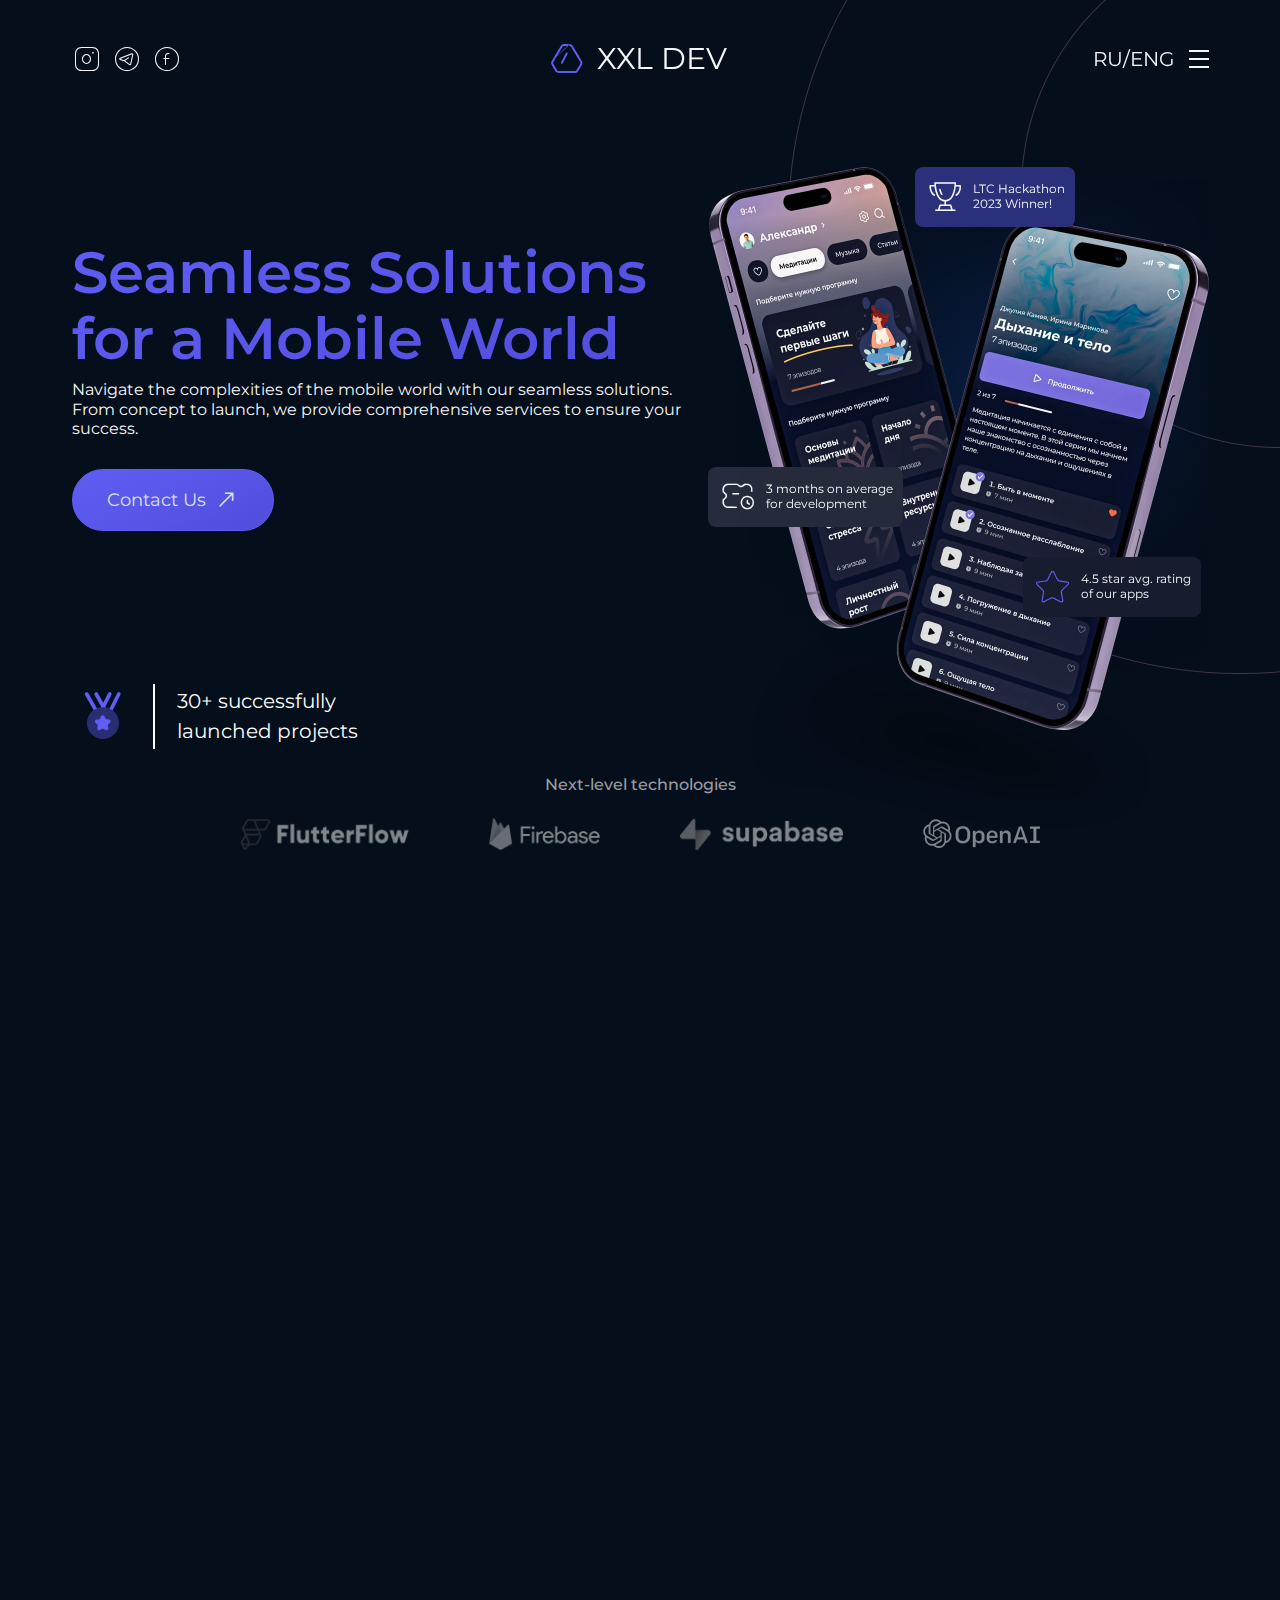
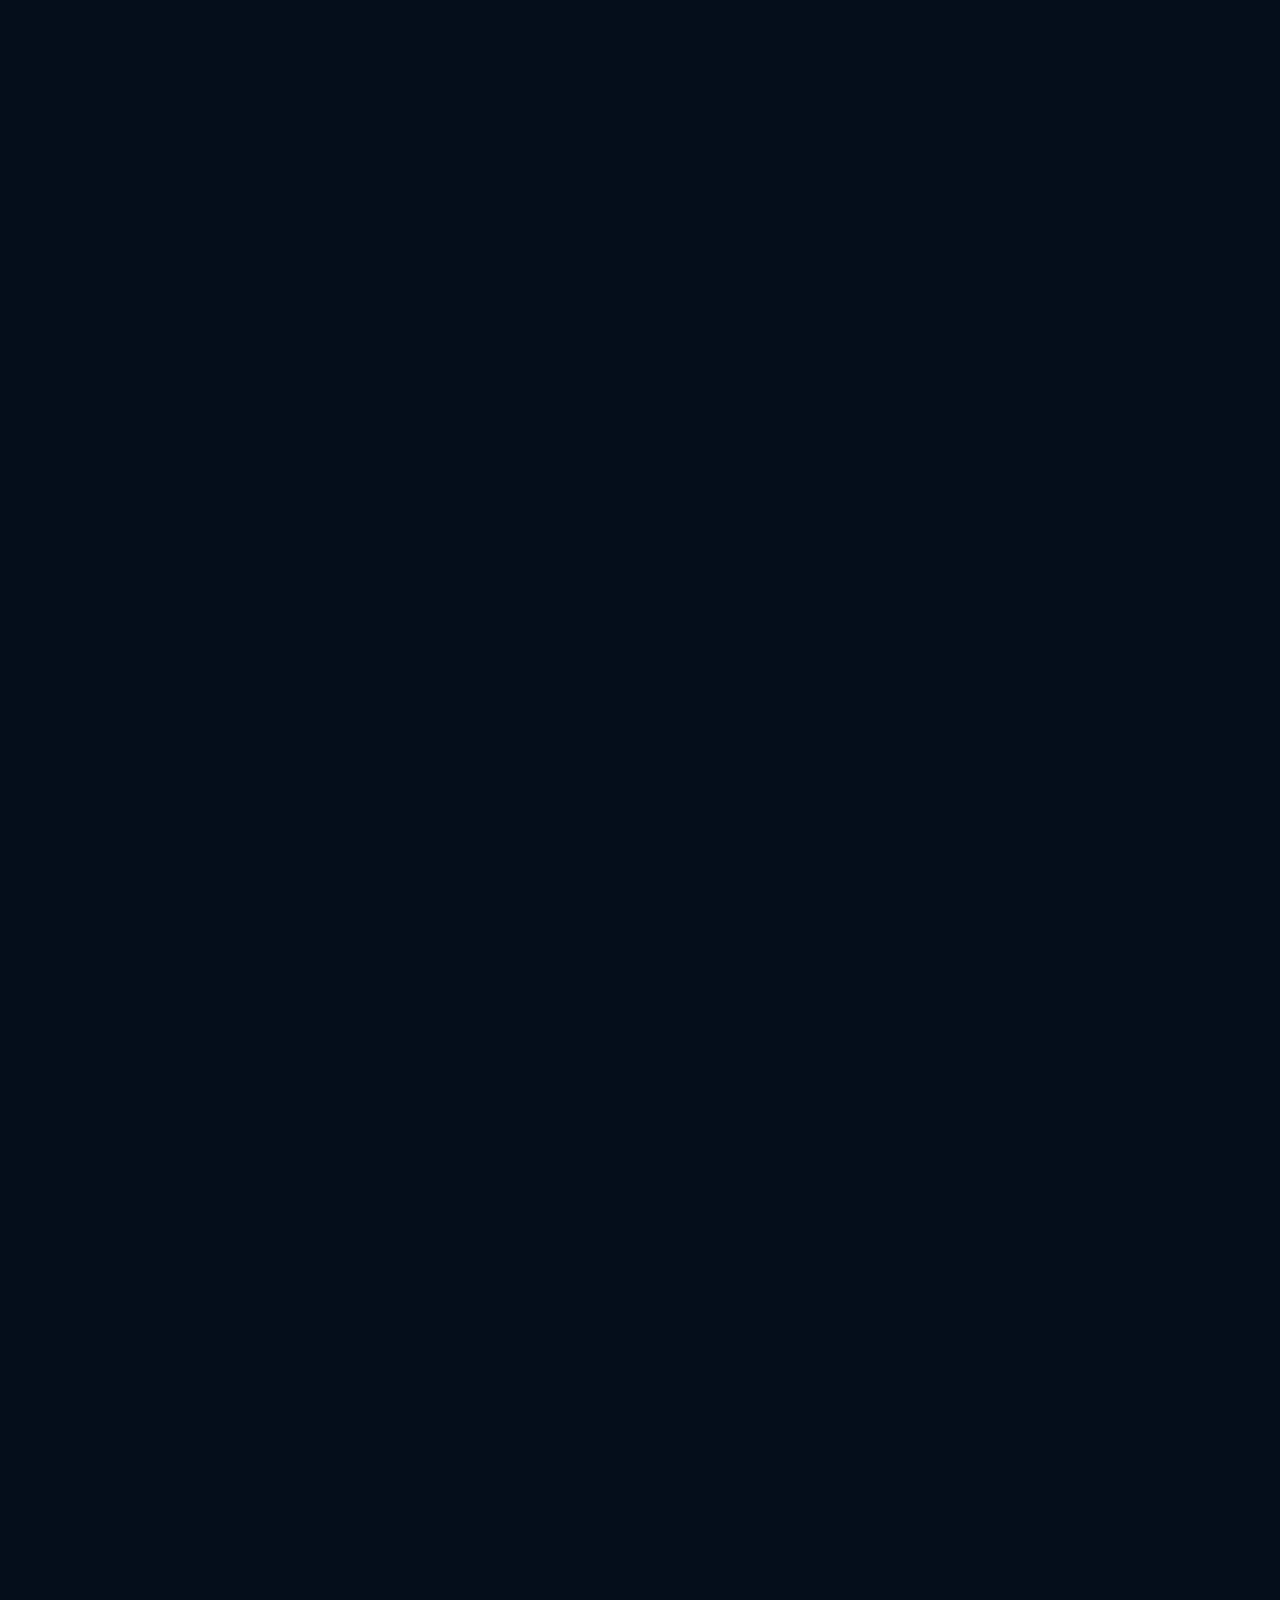
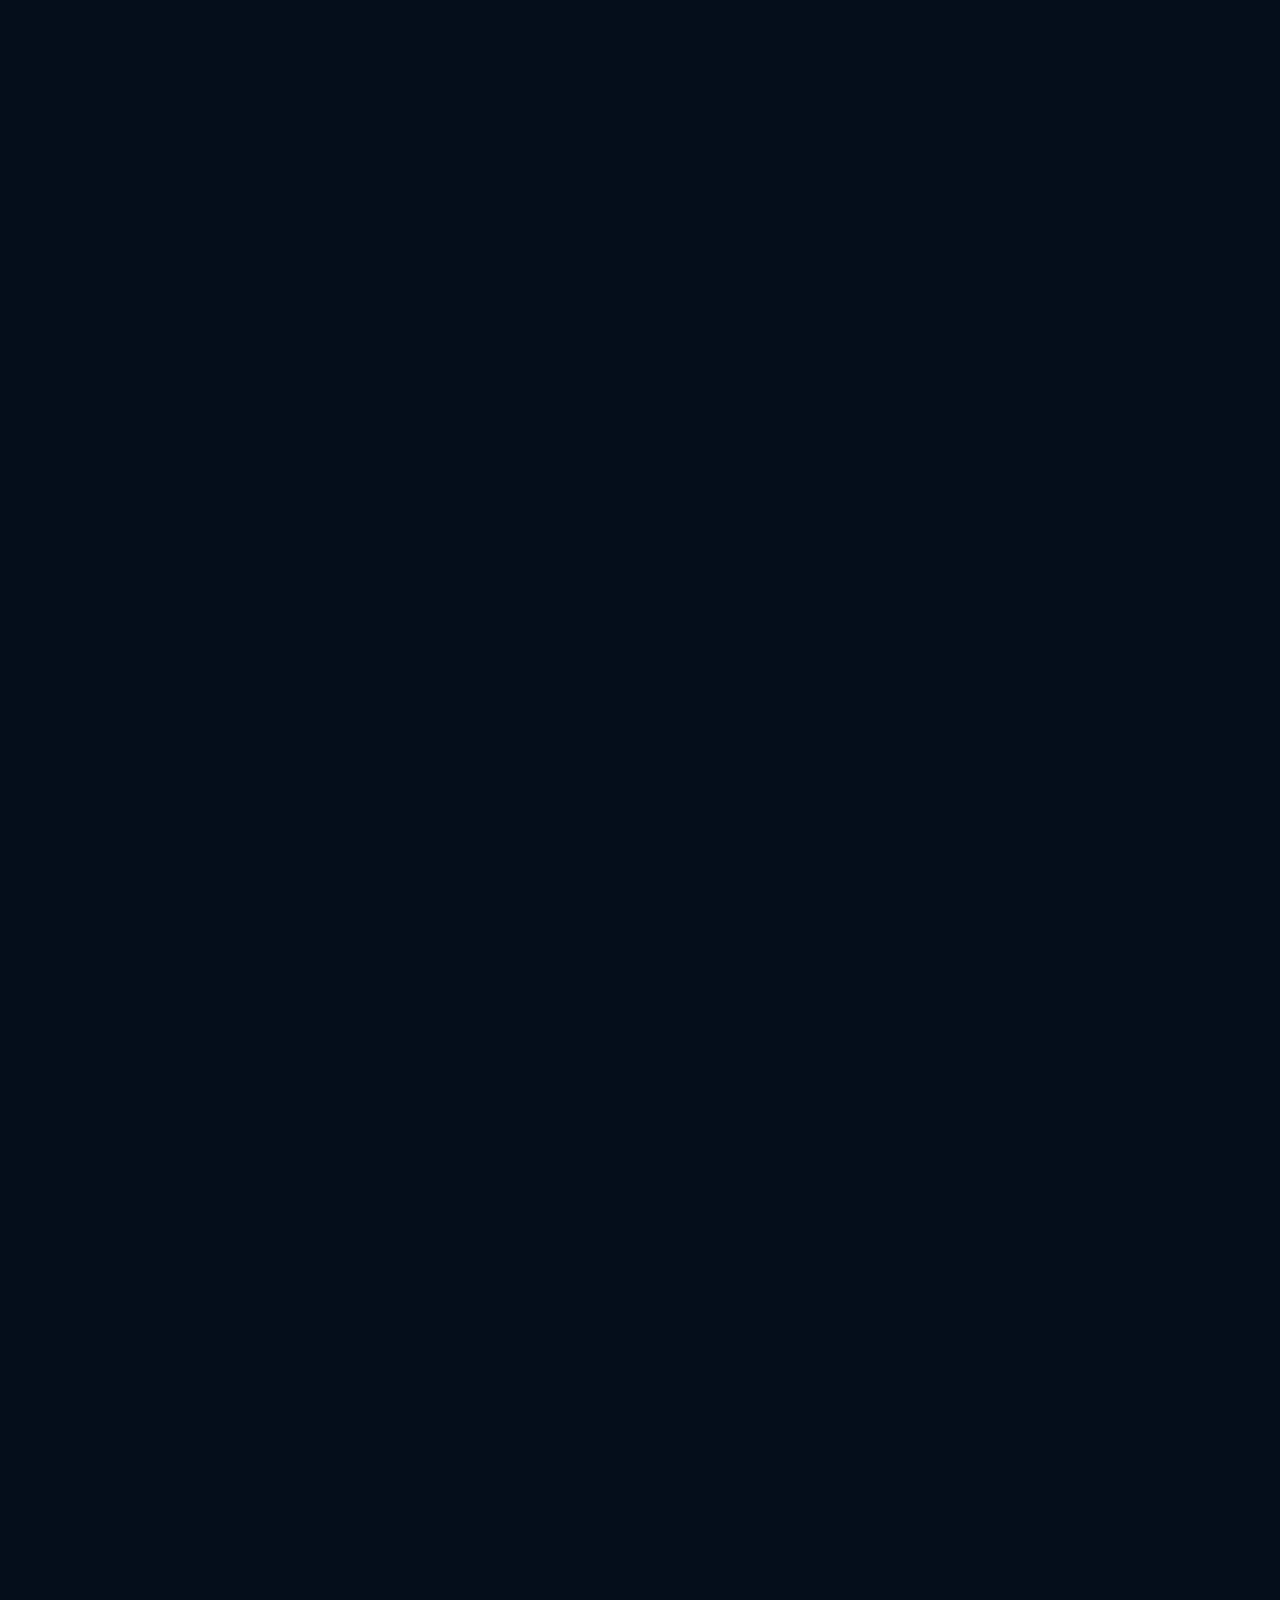
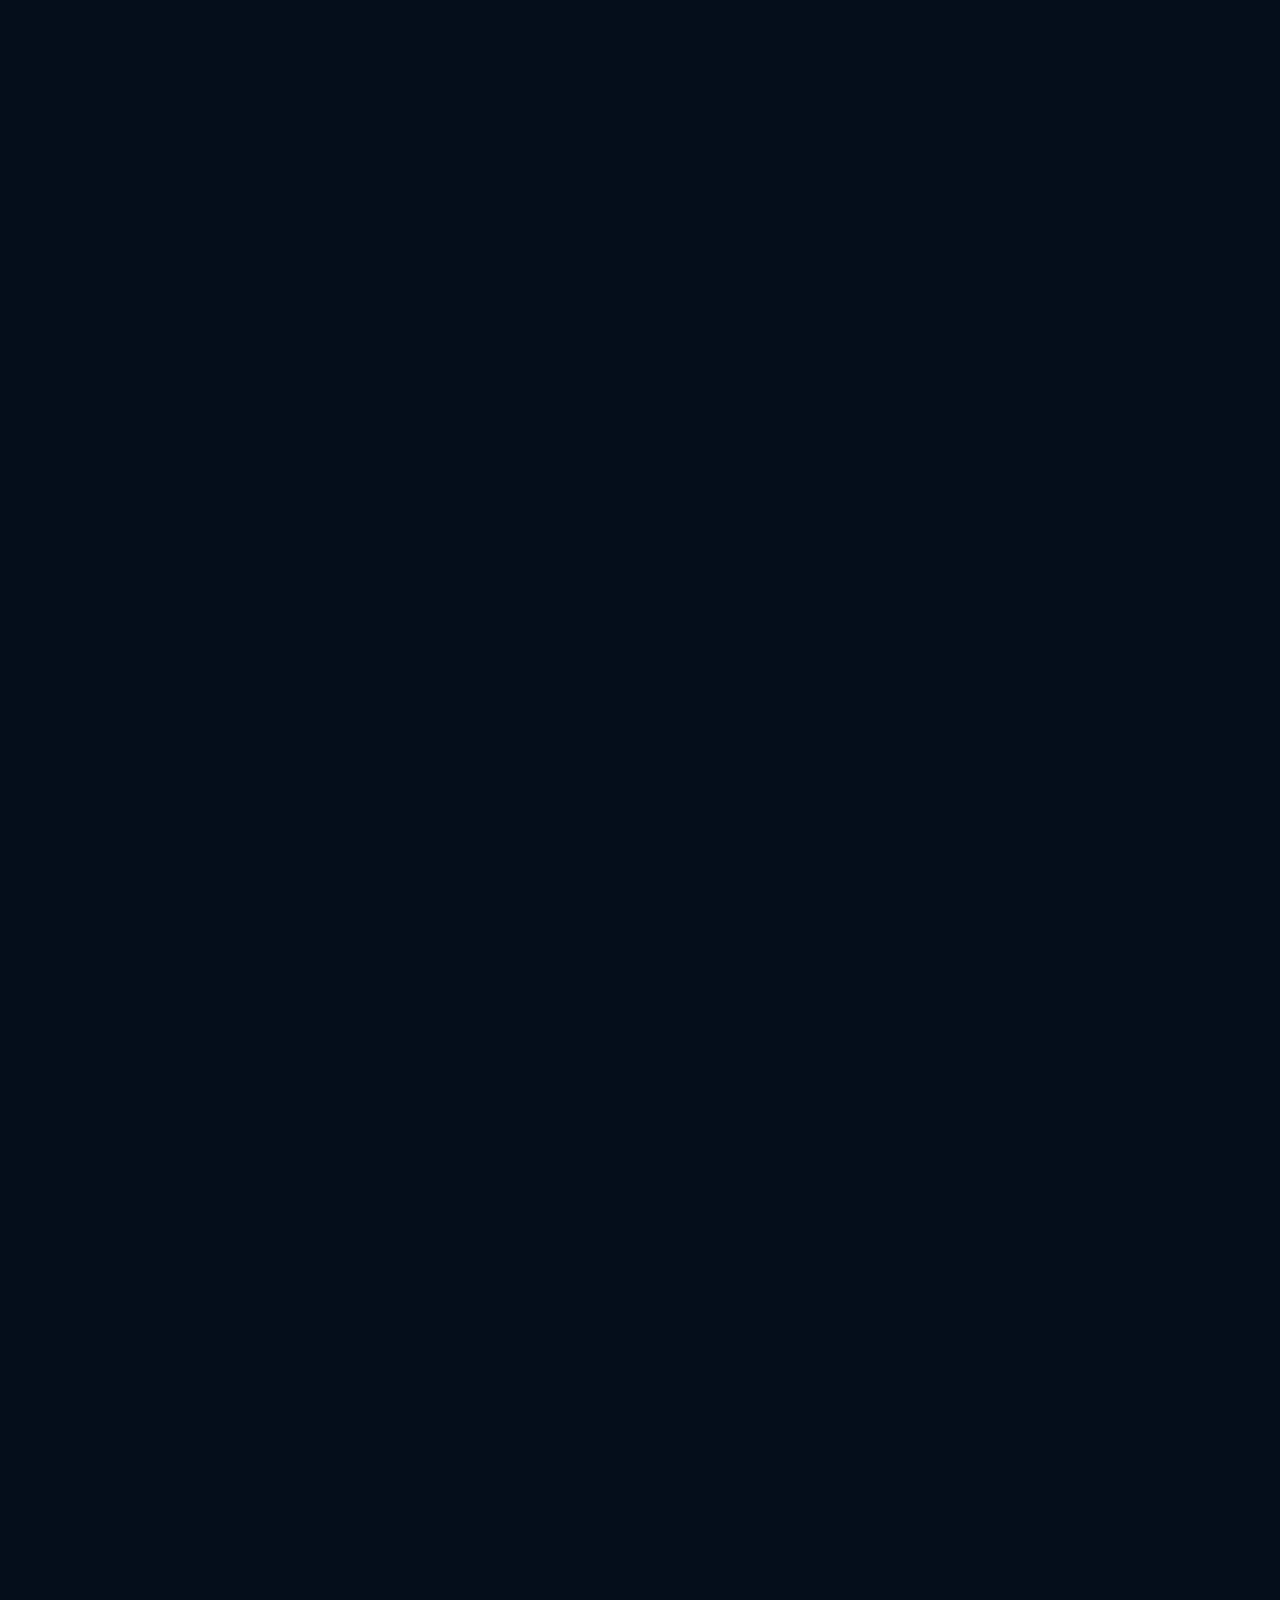
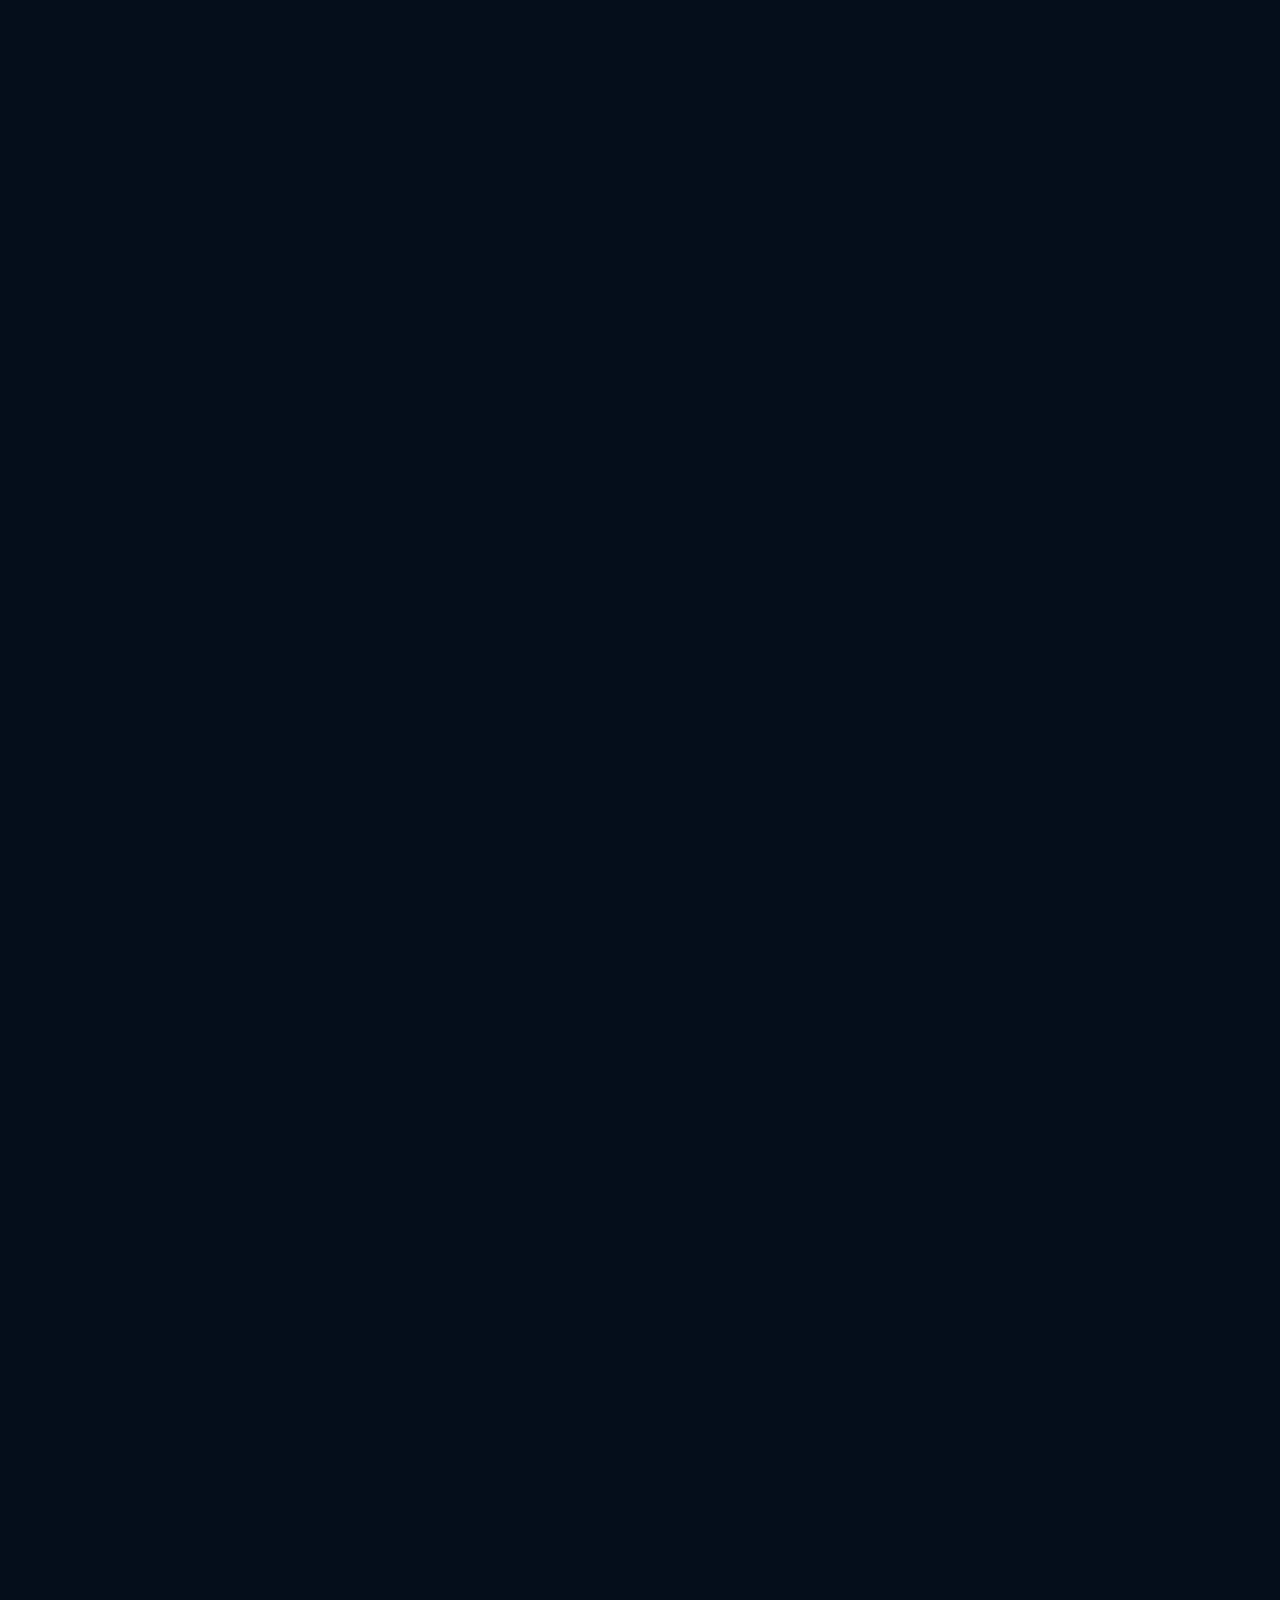
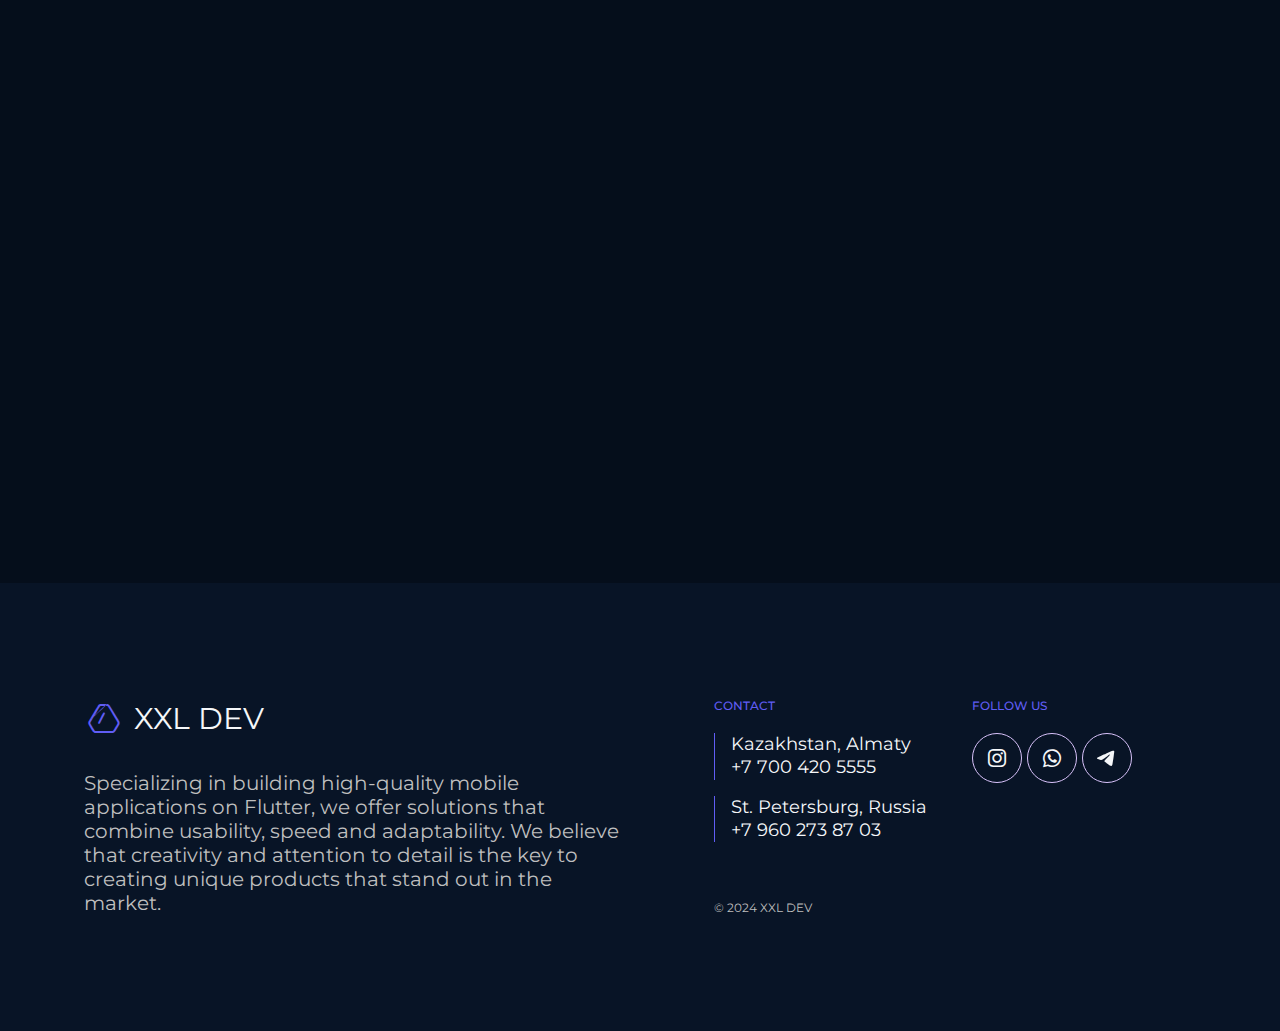
==== commit 1ec748c7: "2" ====
--- a/index.html
+++ b/index.html
@@ -248,49 +248,33 @@
                   <source srcset="./img/attachements/howwework-step1-pic.webp" type="image/webp">                   <img src="./img/attachements/howwework-step1-pic.png" alt="" class="steps__img">                 </picture>-                <div class="steps__card card">-                  <h6 class="card__title">-                    2-Defining Goal-                  </h6>-                  <div class="card__profiles">-                    <picture>-                      <source srcset="img/attachements/howwework-step1-avatar1.webp" type="image/webp">-                      <img src="img/attachements/howwework-step1-avatar1.png" alt="" class="card__avatar">-                    </picture>-                    <picture>-                      <source srcset="img/attachements/howwework-step1-avatar2.webp" type="image/webp">-                      <img src="img/attachements/howwework-step1-avatar2.png" alt="" class="card__avatar">-                    </picture>-                    <picture>-                      <source srcset="img/attachements/howwework-step1-avatar3.webp" type="image/webp">-                      <img src="img/attachements/howwework-step1-avatar3.png" alt="" class="card__avatar">-                    </picture>-                  </div>-                  <div class="card__icons">-                    <button class="card__btn">-                      <i class="card__icon icon-microphone"></i>-                      <i class="card__icon icon-fileshare"></i>-                    </button>-                  </div>-                  <div class="card__info">-                    <div class="card__author">-                      <picture>-                        <source srcset="img/attachements/howwework-step1-avatar4.webp" type="image/webp">-                        <img src="img/attachements/howwework-step1-avatar4.png" alt="" class="">-                      </picture>+                <!-- <div class="steps__card card">+                    <h6 class="card__title">+                      2-Defining Goal+                    </h6>+                    <div class="card__profiles">+                      <picture><source srcset="img/attachements/howwework-step1-avatar1.webp" type="image/webp"><img src="img/attachements/howwework-step1-avatar1.png" alt="" class="card__avatar"></picture>+                      <picture><source srcset="img/attachements/howwework-step1-avatar2.webp" type="image/webp"><img src="img/attachements/howwework-step1-avatar2.png" alt="" class="card__avatar"></picture>+                      <picture><source srcset="img/attachements/howwework-step1-avatar3.webp" type="image/webp"><img src="img/attachements/howwework-step1-avatar3.png" alt="" class="card__avatar"></picture>                     </div>--                    <h6 class="card__fio">Phillipe Jaan-                      <br>-                    </h6>-                    <span class="card__review">Nice work</span>-                    <span class="card__time">05:20pm</span>-                    <button class="card__other">-                      <div></div>-                    </button>-                    <div class="card__deviders"></div>-                  </div>-                </div>+                    <div class="card__icons">+                      <button class="card__btn">+                        <i class="card__icon icon-microphone"></i>+                        <i class="card__icon icon-fileshare"></i>+                      </button>+                    </div>+                    <div class="card__info">+                      <div class="card__author">+                        <picture><source srcset="img/attachements/howwework-step1-avatar4.webp" type="image/webp"><img src="img/attachements/howwework-step1-avatar4.png" alt="" class=""></picture>+                      </div>+                      +                      <h6 class="card__fio">Phillipe Jaan <br></h6>+                      <span class="card__review">Nice work</span>+                      <span class="card__time">05:20pm</span>+                      <button class="card__other"><div></div></button>+                      <div class="card__deviders"></div>+                    </div>+                  </div> -->               </div>               <div class="steps__info">                 <h2 class="steps__name">Collaboratively Defining Goals, Priorities, and MVP Functionality</h2>@@ -303,56 +287,13 @@
             <div class="steps__item tabs__item">               <div class="steps__pic">                 <picture>-                  <source srcset="./img/attachements/howwework-step1-pic.webp" type="image/webp">-                  <img src="./img/attachements/howwework-step1-pic.png" alt="" class="steps__img">+                  <source srcset="./img/attachements/howwework-step2-pic.webp" type="image/webp">+                  <img src="./img/attachements/howwework-step2-pic.png" alt="" class="steps__img">                 </picture>-                <div class="steps__card card">-                  <h6 class="card__title">-                    2-Defining Goal-                  </h6>-                  <div class="card__profiles">-                    <picture>-                      <source srcset="img/attachements/howwework-step1-avatar1.webp" type="image/webp">-                      <img src="img/attachements/howwework-step1-avatar1.png" alt="" class="card__avatar">-                    </picture>-                    <picture>-                      <source srcset="img/attachements/howwework-step1-avatar2.webp" type="image/webp">-                      <img src="img/attachements/howwework-step1-avatar2.png" alt="" class="card__avatar">-                    </picture>-                    <picture>-                      <source srcset="img/attachements/howwework-step1-avatar3.webp" type="image/webp">-                      <img src="img/attachements/howwework-step1-avatar3.png" alt="" class="card__avatar">-                    </picture>-                  </div>-                  <div class="card__icons">-                    <button class="card__btn">-                      <i class="card__icon icon-microphone"></i>-                      <i class="card__icon icon-fileshare"></i>-                    </button>-                  </div>-                  <div class="card__info">-                    <div class="card__author">-                      <picture>-                        <source srcset="img/attachements/howwework-step1-avatar4.webp" type="image/webp">-                        <img src="img/attachements/howwework-step1-avatar4.png" alt="" class="">-                      </picture>-                    </div>--                    <h6 class="card__fio">Phillipe Jaan-                      <br>-                    </h6>-                    <span class="card__review">Nice work</span>-                    <span class="card__time">05:20pm</span>-                    <button class="card__other">-                      <div></div>-                    </button>-                    <div class="card__deviders"></div>-                  </div>-                </div>               </div>               <div class="steps__info">-                <h2 class="steps__name">Collaboratively Defining Goals, Priorities, and MVP Functionality</h2>-                <h5 class="steps__desc">Discussing the future product Together we will define goals and priorities, divide the project into stages and define the necessary basic MVP functionality to quickly test the hypotheses of your business model. We will draw up a detailed Terms of Reference and a preliminary commercial proposal for each of the stages of project creation/development</h5>+                <h2 class="steps__name">Creating a Design and Prototype</h2>+                <h5 class="steps__desc">We will create a design and prototype of the interface of the future application. We will reproduce the structure and think through the main scenarios of user behavior. Prototyping will allow us to take into account maximum details, thus saving hours on further stages.</h5>                 <a href="#feedback" class="steps__contact contactus feedback__link">                   Contact Us                   <i class="contactus__icon icon-arrow1-top-right"></i>@@ -362,56 +303,13 @@
             <div class="steps__item tabs__item">               <div class="steps__pic">                 <picture>-                  <source srcset="./img/attachements/howwework-step1-pic.webp" type="image/webp">-                  <img src="./img/attachements/howwework-step1-pic.png" alt="" class="steps__img">+                  <source srcset="./img/attachements/howwework-step3-pic.webp" type="image/webp">+                  <img src="./img/attachements/howwework-step3-pic.png" alt="" class="steps__img">                 </picture>-                <div class="steps__card card">-                  <h6 class="card__title">-                    Defining Goal-                  </h6>-                  <div class="card__profiles">-                    <picture>-                      <source srcset="img/attachements/howwework-step1-avatar1.webp" type="image/webp">-                      <img src="img/attachements/howwework-step1-avatar1.png" alt="" class="card__avatar">-                    </picture>-                    <picture>-                      <source srcset="img/attachements/howwework-step1-avatar2.webp" type="image/webp">-                      <img src="img/attachements/howwework-step1-avatar2.png" alt="" class="card__avatar">-                    </picture>-                    <picture>-                      <source srcset="img/attachements/howwework-step1-avatar3.webp" type="image/webp">-                      <img src="img/attachements/howwework-step1-avatar3.png" alt="" class="card__avatar">-                    </picture>-                  </div>-                  <div class="card__icons">-                    <button class="card__btn">-                      <i class="card__icon icon-microphone"></i>-                      <i class="card__icon icon-fileshare"></i>-                    </button>-                  </div>-                  <div class="card__info">-                    <div class="card__author">-                      <picture>-                        <source srcset="img/attachements/howwework-step1-avatar4.webp" type="image/webp">-                        <img src="img/attachements/howwework-step1-avatar4.png" alt="" class="">-                      </picture>-                    </div>--                    <h6 class="card__fio">Phillipe Jaan-                      <br>-                    </h6>-                    <span class="card__review">Nice work</span>-                    <span class="card__time">05:20pm</span>-                    <button class="card__other">-                      <div></div>-                    </button>-                    <div class="card__deviders"></div>-                  </div>-                </div>               </div>               <div class="steps__info">-                <h2 class="steps__name">Collaboratively Defining Goals, Priorities, and MVP Functionality</h2>-                <h5 class="steps__desc">Discussing the future product Together we will define goals and priorities, divide the project into stages and define the necessary basic MVP functionality to quickly test the hypotheses of your business model. We will draw up a detailed Terms of Reference and a preliminary commercial proposal for each of the stages of project creation/development</h5>+                <h2 class="steps__name">Project development</h2>+                <h5 class="steps__desc">After making the necessary adjustments to the documentation and design, we will give a final estimate of the stages in time and cost and begin to realize your idea into a real product guaranteeing quality and step-by-step reporting in the process of work</h5>                 <a href="#feedback" class="steps__contact contactus feedback__link">                   Contact Us                   <i class="contactus__icon icon-arrow1-top-right"></i>@@ -421,56 +319,13 @@
             <div class="steps__item tabs__item">               <div class="steps__pic">                 <picture>-                  <source srcset="./img/attachements/howwework-step1-pic.webp" type="image/webp">-                  <img src="./img/attachements/howwework-step1-pic.png" alt="" class="steps__img">+                  <source srcset="./img/attachements/howwework-step4-pic.webp" type="image/webp">+                  <img src="./img/attachements/howwework-step4-pic.png" alt="" class="steps__img">                 </picture>-                <div class="steps__card card">-                  <h6 class="card__title">-                    Defining Goal-                  </h6>-                  <div class="card__profiles">-                    <picture>-                      <source srcset="img/attachements/howwework-step1-avatar1.webp" type="image/webp">-                      <img src="img/attachements/howwework-step1-avatar1.png" alt="" class="card__avatar">-                    </picture>-                    <picture>-                      <source srcset="img/attachements/howwework-step1-avatar2.webp" type="image/webp">-                      <img src="img/attachements/howwework-step1-avatar2.png" alt="" class="card__avatar">-                    </picture>-                    <picture>-                      <source srcset="img/attachements/howwework-step1-avatar3.webp" type="image/webp">-                      <img src="img/attachements/howwework-step1-avatar3.png" alt="" class="card__avatar">-                    </picture>-                  </div>-                  <div class="card__icons">-                    <button class="card__btn">-                      <i class="card__icon icon-microphone"></i>-                      <i class="card__icon icon-fileshare"></i>-                    </button>-                  </div>-                  <div class="card__info">-                    <div class="card__author">-                      <picture>-                        <source srcset="img/attachements/howwework-step1-avatar4.webp" type="image/webp">-                        <img src="img/attachements/howwework-step1-avatar4.png" alt="" class="">-                      </picture>-                    </div>--                    <h6 class="card__fio">Phillipe Jaan-                      <br>-                    </h6>-                    <span class="card__review">Nice work</span>-                    <span class="card__time">05:20pm</span>-                    <button class="card__other">-                      <div></div>-                    </button>-                    <div class="card__deviders"></div>-                  </div>-                </div>               </div>               <div class="steps__info">-                <h2 class="steps__name">Collaboratively Defining Goals, Priorities, and MVP Functionality</h2>-                <h5 class="steps__desc">Discussing the future product Together we will define goals and priorities, divide the project into stages and define the necessary basic MVP functionality to quickly test the hypotheses of your business model. We will draw up a detailed Terms of Reference and a preliminary commercial proposal for each of the stages of project creation/development</h5>+                <h2 class="steps__name">Testing > Launch > Tech Support</h2>+                <h5 class="steps__desc">Conduct functional testing for bugs. Adapt the application for different phone resolutions. We design the application page and publish it in the App Store and Google Play stores. Monitor the stability of the application by providing technical support.</h5>                 <a href="#feedback" class="steps__contact contactus feedback__link">                   Contact Us                   <i class="contactus__icon icon-arrow1-top-right"></i>@@ -549,25 +404,26 @@
           </h2>           <h5 class="projects__subtitle">Practice at their pace, pace, filling in gaps in their understanding.</h5>         </div>+        <div class="projects__arrows slider__arrows"></div>         <div class="projects__list slider__list">           <div class="projects__item slider__item">             <picture>               <source srcset="img/background/work-item1-bg.webp" type="image/webp">               <img src="img/background/work-item1-bg.png" alt="" class="projects__bg">             </picture>-            <h4 class="projects__name">App Name Here</h4>+            <h4 class="projects__name">DRIMLY</h4>             <div class="projects__pic">               <picture>                 <source srcset="img/attachements/work-item1.webp" type="image/webp">                 <img src="img/attachements/work-item1.png" alt="" class="projects__pic">               </picture>-              <a href="#" class="projects__app _appstore">+              <a href="https://apps.apple.com/ru/app/drimly-медитации-и-сон/id1628310133" target="_blank" class="projects__app _appstore">                 <picture>                   <source srcset="img/attachements/appstore.webp" type="image/webp">                   <img src="img/attachements/appstore.png" alt="">                 </picture>               </a>-              <a href="#" class="projects__app _googlepay">+              <a href="https://play.google.com/store/apps/details?id=com.drimly.android&hl=ru&gl=US" target="_blank" class="projects__app _googlepay">                 <picture>                   <source srcset="img/attachements/googleplay.webp" type="image/webp">                   <img src="img/attachements/googleplay.png" alt="">@@ -580,22 +436,45 @@
               <source srcset="img/background/work-item2-bg.webp" type="image/webp">               <img src="img/background/work-item2-bg.png" alt="" class="projects__bg">             </picture>-            <h4 class="projects__name">App Name Here</h4>-            <picture>-              <source srcset="img/attachements/work-item2.webp" type="image/webp">-              <img src="img/attachements/work-item2.png" alt="" class="projects__pic">-            </picture>+            <h4 class="projects__name">METTY</h4>+            <div class="projects__pic">+              <picture>+                <source srcset="img/attachements/work-item2.webp" type="image/webp">+                <img src="img/attachements/work-item2.png" alt="" class="projects__pic">+              </picture>+              <a href="https://apps.apple.com/ru/app/metty-медитация-здоровый-сон/id6449940981" target="_blank" class="projects__app _appstore">+                <picture>+                  <source srcset="img/attachements/appstore.webp" type="image/webp">+                  <img src="img/attachements/appstore.png" alt="">+                </picture>+              </a>+              <a href="https://play.google.com/store/apps/details?id=com.drimly.android&hl=ru&gl=US" target="_blank" class="projects__app _googlepay">+                <picture>+                  <source srcset="img/attachements/googleplay.webp" type="image/webp">+                  <img src="img/attachements/googleplay.png" alt="">+                </picture>+              </a>+            </div>           </div>           <div class="projects__item slider__item">             <picture>               <source srcset="img/background/work-item3-bg.webp" type="image/webp">               <img src="img/background/work-item3-bg.png" alt="" class="projects__bg">             </picture>-            <h4 class="projects__name">App Name Here</h4>-            <picture>-              <source srcset="img/attachements/work-item3.webp" type="image/webp">-              <img src="img/attachements/work-item3.png" alt="" class="projects__pic">-            </picture>+            <h4 class="projects__name">URBAN PRO</h4>+            <div class="projects__pic">+              <picture>+                <source srcset="img/attachements/work-item3.webp" type="image/webp">+                <img src="img/attachements/work-item3.png" alt="" class="projects__pic">+              </picture>+              <a href="https://apps.apple.com/ru/app/urbanpro/id6476608985" target="_blank" class="projects__app _appstore">+                <picture>+                  <source srcset="img/attachements/appstore.webp" type="image/webp">+                  <img src="img/attachements/appstore.png" alt="">+                </picture>+              </a>+              <!-- <a href="  " class="projects__app _googlepay"><picture><source srcset="img/attachements/googleplay.webp" type="image/webp"><img src="img/attachements/googleplay.png" alt=""></picture></a> -->+            </div>           </div>           <div class="projects__item slider__item">             <picture>@@ -603,60 +482,21 @@
               <img src="img/background/work-item4-bg.png" alt="" class="projects__bg">             </picture>             <h4 class="projects__name">App Name Here</h4>-            <picture>-              <source srcset="img/attachements/work-item4.webp" type="image/webp">-              <img src="img/attachements/work-item4.png" alt="" class="projects__pic">-            </picture>-          </div>-          <div class="projects__item slider__item">-            <picture>-              <source srcset="img/background/work-item3-bg.webp" type="image/webp">-              <img src="img/background/work-item3-bg.png" alt="" class="projects__bg">-            </picture>-            <h4 class="projects__name">App Name Here</h4>-            <picture>-              <source srcset="img/attachements/work-item3.webp" type="image/webp">-              <img src="img/attachements/work-item3.png" alt="" class="projects__pic">-            </picture>-          </div>-          <div class="projects__item slider__item">-            <picture>-              <source srcset="img/background/work-item4-bg.webp" type="image/webp">-              <img src="img/background/work-item4-bg.png" alt="" class="projects__bg">-            </picture>-            <h4 class="projects__name">App Name Here</h4>-            <picture>-              <source srcset="img/attachements/work-item4.webp" type="image/webp">-              <img src="img/attachements/work-item4.png" alt="" class="projects__pic">-            </picture>-          </div>-          <div class="projects__item slider__item">-            <picture>-              <source srcset="img/background/work-item3-bg.webp" type="image/webp">-              <img src="img/background/work-item3-bg.png" alt="" class="projects__bg">-            </picture>-            <h4 class="projects__name">App Name Here</h4>-            <picture>-              <source srcset="img/attachements/work-item3.webp" type="image/webp">-              <img src="img/attachements/work-item3.png" alt="" class="projects__pic">-            </picture>-          </div>-          <div class="projects__item slider__item">-            <picture>-              <source srcset="img/background/work-item4-bg.webp" type="image/webp">-              <img src="img/background/work-item4-bg.png" alt="" class="projects__bg">-            </picture>-            <h4 class="projects__name">App Name Here</h4>-            <picture>-              <source srcset="img/attachements/work-item4.webp" type="image/webp">-              <img src="img/attachements/work-item4.png" alt="" class="projects__pic">-            </picture>-          </div>-        </div>-        <div class="projects__arrows slider__arrows"></div>-      </div>-    </section>-    <!-- <section class="collaborates">+            <div class="projects__pic">+              <picture>+                <source srcset="img/attachements/work-item4.webp" type="image/webp">+                <img src="img/attachements/work-item4.png" alt="" class="projects__pic">+              </picture>+              <!-- <a href="  " class="projects__app _appstore"><picture><source srcset="img/attachements/appstore.webp" type="image/webp"><img src="img/attachements/appstore.png" alt=""></picture></a>+                <a href="  " class="projects__app _googlepay"><picture><source srcset="img/attachements/googleplay.webp" type="image/webp"><img src="img/attachements/googleplay.png" alt=""></picture></a> -->+            </div>+          </div>+        </div>+      </div>++  </div>+  </section>+  <!-- <section class="collaborates">         <div class="slider collaborates__container">           <div class="collaborates__header">             <h2 class="collaborates__title"><span class="_color-blue">Voices</span> of Our <br>Collaborators</h2>@@ -717,215 +557,270 @@
           </div>         </div>       </section> -->-    <section class="team">-      <div class="team__container">-        <h2 class="team__title title">Our <span class="_color-blue">Team</span>-        </h2>-        <h5 class="team__subtitle subtitle">Behind every successful partnership at XXLDEV</h5>-        <div class="team__list">-          <div class="team__item">-            <div class="team__pic">-              <picture>-                <source srcset="img/attachements/team-item1.webp" type="image/webp">-                <img src="img/attachements/team-item1.png" alt="" class="">-              </picture>-            </div>-            <div class="team__info">-              <h3 class="team__name">Vsevolod Korgin</h3>-              <h4 class="team__jobtitle">Co-founder (Client Service)</h4>-              <div class="team__devider"></div>-              <div class="team__desc">-                <ul class="team__points points">-                  <li class="point__item">In sales and IT project management since 2005;</li>-                  <li class="point__item">I get high from packaging and structuring the client's idea, I see details and forks thanks to my versatile accumulated experience;</li>-                  <li class="point__item">I will bring your idea to the best result as quickly as possible, professionally and with an individual approach;</li>-                  <li class="point__item">I will help you to choose the optimal set of tools and solutions both in terms of money and content for the cool realization of your idea.</li>-                </ul>-                <p class="team__text">-                  Studio is a dream, to which I have been going all my life, for the sake of which I have been accumulating experience and kicking up bumps.-                </p>-              </div>-            </div>-          </div>-          <div class="team__item">-            <div class="team__pic">-              <picture>-                <source srcset="img/attachements/team-item1.webp" type="image/webp">-                <img src="img/attachements/team-item1.png" alt="" class="">-              </picture>-            </div>-            <div class="team__info">-              <h3 class="team__name">Vsevolod Korgin</h3>-              <h4 class="team__jobtitle">Co-founder (Client Service)</h4>-              <div class="team__devider"></div>-              <div class="team__desc">-                <ul class="team__points points">-                  <li class="point__item">In sales and IT project management since 2005;</li>-                  <li class="point__item">I get high from packaging and structuring the client's idea, I see details and forks thanks to my versatile accumulated experience;</li>-                  <li class="point__item">I will bring your idea to the best result as quickly as possible, professionally and with an individual approach;</li>-                  <li class="point__item">I will help you to choose the optimal set of tools and solutions both in terms of money and content for the cool realization of your idea.</li>-                </ul>-                <p class="team__text">-                  Studio is a dream, to which I have been going all my life, for the sake of which I have been accumulating experience and kicking up bumps.-                </p>-              </div>-            </div>-          </div>-        </div>-        <div class="team__arrows slider__arrows"></div>-      </div>-    </section>-    <section class="faq">-      <div class="faq__container">-        <h4 class="faq__subtitle subtitle">_ <span class="_color-blue">HOW CAN WE HELP?</span>-        </h4>-        <h2 class="faq__title title">Frequently Asked Questions <span class="_color-blue">(FAQ)</span>-        </h2>-        <div class="faq__list">-          <div class="faq__item dropdown">-            <h4 class="dropdown__title">-              <span class="dropdown__title_text">What budget should I allocate for launching an app?</span>-              <span class="dropdown__icon"></span>+  <section class="team">+    <div class="team__container">+      <h2 class="team__title title">Our <span class="_color-blue">Team</span>+      </h2>+      <h5 class="team__subtitle subtitle">Behind every successful partnership at XXLDEV</h5>+      <div class="team__list">+        <div class="team__item">+          <div class="team__pic">+            <picture>+              <source srcset="img/attachements/team-item1.webp" type="image/webp">+              <img src="img/attachements/team-item1.png" alt="" class="">+            </picture>+          </div>+          <div class="team__info">+            <h3 class="team__name">Vsevolod Korgin</h3>+            <h4 class="team__jobtitle">Co-founder (Client Service)</h4>+            <div class="team__devider"></div>+            <div class="team__desc">+              <ul class="team__points points">+                <li class="point__item">In sales and IT project management since 2005;</li>+                <li class="point__item">I get high from packaging and structuring the client's idea, I see details and forks thanks to my versatile accumulated experience;</li>+                <li class="point__item">I will bring your idea to the best result as quickly as possible, professionally and with an individual approach;</li>+                <li class="point__item">I will help you to choose the optimal set of tools and solutions both in terms of money and content for the cool realization of your idea.</li>+              </ul>+              <p class="team__text">+                Studio is a dream, to which I have been going all my life, for the sake of which I have been accumulating experience and kicking up bumps.+              </p>+            </div>+          </div>+        </div>+        <div class="team__item">+          <div class="team__pic">+            <picture>+              <source srcset="img/attachements/team-item2.webp" type="image/webp">+              <img src="img/attachements/team-item2.png" alt="" class="">+            </picture>+          </div>+          <div class="team__info">+            <h3 class="team__name">+              Nadezhda Tikhomirova+            </h3>+            <h4 class="team__jobtitle">+              Executive Director             </h4>-            <div class="dropdown__wrapper">-              <div class="dropdown__content">-                <p class="dropdown__text">-                  The budget for launching an app can vary greatly depending on the required functionality, complexity of design, platform (iOS, Android or both) and other factors. We are ready to discuss your requirements and come up with the best solution that fits your budget.-                </p>-              </div>-            </div>-          </div>-          <div class="faq__item dropdown">-            <h4 class="dropdown__title">-              <span class="dropdown__title_text">How much time will it take to create an app?</span>-              <span class="dropdown__icon"></span>+            <div class="team__devider"></div>+            <div class="team__desc">+              <ul class="team__points points">+                <li class="point__item">+                  Manager with 24 years of experience. For the last 10 years she has been managing a plant producing gas analyzing equipment igm-pribor.ru.+                </li>+                <li class="point__item">+                  Private investor+                </li>+                <li class="point__item">+                  Executive MBA graduate of IMISP, C.I.N.+                </li>+                <li class="point__item">+                  I see non-standard solutions, put them into practice, accelerate all processes x10.+                  <br>+                  Native Petersburger, incorrigible optimist.+                </li>+              </ul>+              <p class="team__text">++              </p>+            </div>+          </div>+        </div>+        <div class="team__item">+          <div class="team__pic">+            <picture>+              <source srcset="img/attachements/team-item3.webp" type="image/webp">+              <img src="img/attachements/team-item3.png" alt="" class="">+            </picture>+          </div>+          <div class="team__info">+            <h3 class="team__name">+              Nikita Nitemin+            </h3>+            <h4 class="team__jobtitle">+              Technical Director             </h4>-            <div class="dropdown__wrapper">-              <div class="dropdown__content">-                <p class="dropdown__text">-                  App development time also depends on the complexity and requirements of the app. We usually provide an estimate of time after thoroughly reviewing your project.-                </p>-              </div>-            </div>-          </div>-          <div class="faq__item dropdown">-            <h4 class="dropdown__title">-              <span class="dropdown__title_text">Why will you be able to launch the app so quickly?</span>-              <span class="dropdown__icon"></span>+            <div class="team__devider"></div>+            <div class="team__desc">+              <ul class="team__points points">+                <li class="point__item">+                  5 years in in-app advertising at OMD Group and BYYD.+                </li>+                <li class="point__item">+                  Experience in developing apps with a variety of functionality, including projects with more than 50 screens.+                </li>+                <li class="point__item">+                  Effectively lead and manage the mobile app development process on Flutter and FlutterFlow.+                </li>+                <li class="point__item">+                  Specialize in building MVPs, allowing you to quickly turn your ideas into viable products.+                </li>+                <li class="point__item">+                  Striving for accuracy, improvement and adopting new technologies to achieve the best quality. ++                </li>+              </ul>+              <p class="team__text">+                Ready to bring your mobile app idea to life with the utmost quality and professionalism.+              </p>+            </div>+          </div>+        </div>++      </div>+      <div class="team__arrows slider__arrows"></div>+    </div>+  </section>+  <section class="faq">+    <div class="faq__container">+      <h4 class="faq__subtitle subtitle">_ <span class="_color-blue">HOW CAN WE HELP?</span>+      </h4>+      <h2 class="faq__title title">Frequently Asked Questions <span class="_color-blue">(FAQ)</span>+      </h2>+      <div class="faq__list">+        <div class="faq__item dropdown">+          <h4 class="dropdown__title">+            <span class="dropdown__title_text">What budget should I allocate for launching an app?</span>+            <span class="dropdown__icon"></span>+          </h4>+          <div class="dropdown__wrapper">+            <div class="dropdown__content">+              <p class="dropdown__text">+                The budget for launching an app can vary greatly depending on the required functionality, complexity of design, platform (iOS, Android or both) and other factors. We are ready to discuss your requirements and come up with the best solution that fits your budget.+              </p>+            </div>+          </div>+        </div>+        <div class="faq__item dropdown">+          <h4 class="dropdown__title">+            <span class="dropdown__title_text">How much time will it take to create an app?</span>+            <span class="dropdown__icon"></span>+          </h4>+          <div class="dropdown__wrapper">+            <div class="dropdown__content">+              <p class="dropdown__text">+                App development time also depends on the complexity and requirements of the app. We usually provide an estimate of time after thoroughly reviewing your project.+              </p>+            </div>+          </div>+        </div>+        <div class="faq__item dropdown">+          <h4 class="dropdown__title">+            <span class="dropdown__title_text">Why will you be able to launch the app so quickly?</span>+            <span class="dropdown__icon"></span>+          </h4>+          <div class="dropdown__wrapper">+            <div class="dropdown__content">+              <p class="dropdown__text">+                Our team has extensive experience in mobile app development and uses modern development methods, which allows us to optimise the process and achieve fast results without compromising on quality.+              </p>+            </div>+          </div>+        </div>+        <div class="faq__item dropdown">+          <h4 class="dropdown__title">+            <span class="dropdown__title_text">What do I need from me to start mobile app development?</span>+            <span class="dropdown__icon"></span>+          </h4>+          <div class="dropdown__wrapper">+            <div class="dropdown__content">+              <p class="dropdown__text">+                To start development, we need a detailed description of your idea or requirements for the app. The more detailed you describe your expectations, the better we can turn them into reality.+              </p>+            </div>+          </div>+        </div>+        <div class="faq__item dropdown">+          <h4 class="dropdown__title">+            <span class="dropdown__title_text">Do you provide post-launch product support?</span>+            <span class="dropdown__icon"></span>+          </h4>+          <div class="dropdown__wrapper">+            <div class="dropdown__content">+              <p class="dropdown__text">+                Yes, we offer post-launch support services. This includes bug fixes, functionality updates, adaptation to new versions of operating systems and other necessary work to keep the application up to date.+              </p>+            </div>+          </div>+        </div>+        <div class="faq__item dropdown">+          <h4 class="dropdown__title">+            <span class="dropdown__title_text">Will you sign a non-disclosure agreement?</span>+            <span class="dropdown__icon"></span>+          </h4>+          <div class="dropdown__wrapper">+            <div class="dropdown__content">+              <p class="dropdown__text">+                Yes, we are ready to sign a non-disclosure agreement (NDA) to ensure the confidentiality of your idea and all related data. Your safety and confidence in maintaining your confidentiality is our priority.+              </p>+            </div>+          </div>+        </div>+      </div>+    </div>+  </section>+  <section class="feedback" id="feedback">+    <div class="feedback__container">+      <h1 class="feedback__title title">Let's Plan For Your Next level!</h1>+      <form action="" class="feedback__form form" id="feedback__form">+        <div class="form__fields">+          <input type="text" class="form__input _name" id="feedback_name" placeholder="Name">+          <input type="text" class="form__input _email" id="feedback_email" placeholder="Email*" required>+          <textarea class="form__input _description" id="feedback_description" placeholder="Project Description"></textarea>+        </div>+        <p class="form__policy">+          By sending this form I confirm that I have read and accept the+          <a href="#" class="form__link">Privacy Policy</a>+        </p>+        <button class="form__submit">Submit<i class="form__icon icon-mail"></i>+        </button>+      </form>+    </div>+  </section>++  <footer class="footer">+    <div class="footer__container">+      <div class="footer__desc">+        <div class="footer__logo logo">+          <i class="icon-google-drive logo__icon"></i>+          XXL DEV+        </div>+        <h4 class="footer__text">Specializing in building high-quality mobile applications on Flutter, we offer solutions that combine usability, speed and adaptability. +We believe that creativity and attention to detail is the key to creating unique products that stand out in the market.</h4>+      </div>+      <div class="footer__info">+        <div class="footer__contacts contacts">+          <h6 class="contacts__title footer__subtitle">Contact</h6>+          <div class="contacts__list">+            <h4 class="contacts__item">+              <a href="#">Kazakhstan, Almaty+                <br>+7 700 420 5555+              </a>             </h4>-            <div class="dropdown__wrapper">-              <div class="dropdown__content">-                <p class="dropdown__text">-                  Our team has extensive experience in mobile app development and uses modern development methods, which allows us to optimise the process and achieve fast results without compromising on quality.-                </p>-              </div>-            </div>-          </div>-          <div class="faq__item dropdown">-            <h4 class="dropdown__title">-              <span class="dropdown__title_text">What do I need from me to start mobile app development?</span>-              <span class="dropdown__icon"></span>+            <h4 class="contacts__item">+              <a href="#">St. Petersburg, Russia+                <br>+7 960 273 87 03+              </a>             </h4>-            <div class="dropdown__wrapper">-              <div class="dropdown__content">-                <p class="dropdown__text">-                  To start development, we need a detailed description of your idea or requirements for the app. The more detailed you describe your expectations, the better we can turn them into reality.-                </p>-              </div>-            </div>-          </div>-          <div class="faq__item dropdown">-            <h4 class="dropdown__title">-              <span class="dropdown__title_text">Do you provide post-launch product support?</span>-              <span class="dropdown__icon"></span>-            </h4>-            <div class="dropdown__wrapper">-              <div class="dropdown__content">-                <p class="dropdown__text">-                  Yes, we offer post-launch support services. This includes bug fixes, functionality updates, adaptation to new versions of operating systems and other necessary work to keep the application up to date.-                </p>-              </div>-            </div>-          </div>-          <div class="faq__item dropdown">-            <h4 class="dropdown__title">-              <span class="dropdown__title_text">Will you sign a non-disclosure agreement?</span>-              <span class="dropdown__icon"></span>-            </h4>-            <div class="dropdown__wrapper">-              <div class="dropdown__content">-                <p class="dropdown__text">-                  Yes, we are ready to sign a non-disclosure agreement (NDA) to ensure the confidentiality of your idea and all related data. Your safety and confidence in maintaining your confidentiality is our priority.-                </p>-              </div>-            </div>-          </div>-        </div>-      </div>-    </section>-    <section class="feedback" id="feedback">-      <div class="feedback__container">-        <h1 class="feedback__title title">Let's Plan For Your Next level!</h1>-        <form action="" class="feedback__form form" id="feedback__form">-          <div class="form__fields">-            <input type="text" class="form__input _name" id="feedback_name" placeholder="Name">-            <input type="text" class="form__input _email" id="feedback_email" placeholder="Email*" required>-            <textarea class="form__input _description" id="feedback_description" placeholder="Project Description"></textarea>-          </div>-          <p class="form__policy">-            By sending this form I confirm that I have read and accept the-            <a href="#" class="form__link">Privacy Policy</a>-          </p>-          <button class="form__submit">Submit<i class="form__icon icon-mail"></i>-          </button>-        </form>-      </div>-    </section>--    <footer class="footer">-      <div class="footer__container">-        <div class="footer__desc">-          <div class="footer__logo logo">-            <i class="icon-google-drive logo__icon"></i>-            XXL DEV-          </div>-          <h4 class="footer__text">Specializing in building high-quality mobile applications on Flutter, we offer solutions that combine usability, speed and adaptability. -We believe that creativity and attention to detail is the key to creating unique products that stand out in the market.</h4>-        </div>-        <div class="footer__info">-          <div class="footer__contacts contacts">-            <h6 class="contacts__title footer__subtitle">Contact</h6>-            <div class="contacts__list">-              <h4 class="contacts__item">-                <a href="#">Kazakhstan, Almaty-                  <br>+7 700 420 5555-                </a>-              </h4>-              <h4 class="contacts__item">-                <a href="#">St. Petersburg, Russia-                  <br>+7 960 273 87 03-                </a>-              </h4>-            </div>-          </div>-          <span class="footer__copyright">© 2024 XXL DEV</span>-          <div class="footer__social social _bordered">-            <h6 class="social__title footer__subtitle">Follow us</h6>-            <div class="social__list">-              <a href="#" target="_blank" class="social__link">-                <i class="icon-instagram2 social__icon"></i>-              </a>-              <a href="#" target="_blank" class="social__link">-                <i class="icon-whatsapp social__icon"></i>-              </a>-              <a href="#" target="_blank" class="social__link">-                <i class="icon-telegram2 social__icon"></i>-              </a>-            </div>-          </div>-        </div>-      </div>-    </footer>+          </div>+        </div>+        <span class="footer__copyright">© 2024 XXL DEV</span>+        <div class="footer__social social _bordered">+          <h6 class="social__title footer__subtitle">Follow us</h6>+          <div class="social__list">+            <a href="#" target="_blank" class="social__link">+              <i class="icon-instagram2 social__icon"></i>+            </a>+            <a href="#" target="_blank" class="social__link">+              <i class="icon-whatsapp social__icon"></i>+            </a>+            <a href="#" target="_blank" class="social__link">+              <i class="icon-telegram2 social__icon"></i>+            </a>+          </div>+        </div>+      </div>+    </div>+  </footer>   </div>   <!-- JQuery -->   <script src="https://ajax.googleapis.com/ajax/libs/jquery/3.5.1/jquery.min.js"></script>--- a/css/config.css
+++ b/css/config.css
@@ -30,6 +30,16 @@
 
 @font-face
 {
+    font-family: 'icons';
+    font-weight: 400;
+    font-style: normal;
+
+    font-display: swap;
+    src: url('../fonts/icons.woff') format('woff'), url('../fonts/icons.woff2') format('woff2');
+}
+
+@font-face
+{
     font-family: 'JetBrainsMono';
     font-weight: 400;
     font-style: normal;
@@ -70,12 +80,32 @@
 
 @font-face
 {
-    font-family: 'icons';
-    font-weight: 400;
-    font-style: normal;
-
-    font-display: swap;
-    src: url('../fonts/icons.woff') format('woff'), url('../fonts/icons.woff2') format('woff2');
+    font-family: 'Montserrat';
+    font-weight: 300;
+    font-style: normal;
+
+    font-display: swap;
+    src: url('../fonts/Montserrat-Light.woff') format('woff'), url('../fonts/Montserrat-Light.woff2') format('woff2');
+}
+
+@font-face
+{
+    font-family: 'Montserrat';
+    font-weight: 400;
+    font-style: normal;
+
+    font-display: swap;
+    src: url('../fonts/Montserrat-LightItalic.woff') format('woff'), url('../fonts/Montserrat-LightItalic.woff2') format('woff2');
+}
+
+@font-face
+{
+    font-family: 'Montserrat';
+    font-weight: 400;
+    font-style: normal;
+
+    font-display: swap;
+    src: url('../fonts/Montserrat-Regular.woff') format('woff'), url('../fonts/Montserrat-Regular.woff2') format('woff2');
 }
 
 @font-face
@@ -86,46 +116,6 @@
 
     font-display: swap;
     src: url('../fonts/Montserrat-Medium.woff') format('woff'), url('../fonts/Montserrat-Medium.woff2') format('woff2');
-}
-
-@font-face
-{
-    font-family: 'Montserrat';
-    font-weight: 400;
-    font-style: normal;
-
-    font-display: swap;
-    src: url('../fonts/Montserrat-LightItalic.woff') format('woff'), url('../fonts/Montserrat-LightItalic.woff2') format('woff2');
-}
-
-@font-face
-{
-    font-family: 'Montserrat';
-    font-weight: 300;
-    font-style: normal;
-
-    font-display: swap;
-    src: url('../fonts/Montserrat-Light.woff') format('woff'), url('../fonts/Montserrat-Light.woff2') format('woff2');
-}
-
-@font-face
-{
-    font-family: 'Montserrat';
-    font-weight: 400;
-    font-style: normal;
-
-    font-display: swap;
-    src: url('../fonts/Montserrat-Regular.woff') format('woff'), url('../fonts/Montserrat-Regular.woff2') format('woff2');
-}
-
-@font-face
-{
-    font-family: 'Montserrat';
-    font-weight: 600;
-    font-style: normal;
-
-    font-display: swap;
-    src: url('../fonts/Montserrat-SemiBold.woff') format('woff'), url('../fonts/Montserrat-SemiBold.woff2') format('woff2');
 }
 
 @font-face
@@ -136,6 +126,16 @@
 
     font-display: swap;
     src: url('../fonts/Poppins-Black.woff') format('woff'), url('../fonts/Poppins-Black.woff2') format('woff2');
+}
+
+@font-face
+{
+    font-family: 'Montserrat';
+    font-weight: 600;
+    font-style: normal;
+
+    font-display: swap;
+    src: url('../fonts/Montserrat-SemiBold.woff') format('woff'), url('../fonts/Montserrat-SemiBold.woff2') format('woff2');
 }
 
 *
--- a/css/fonts.css
+++ b/css/fonts.css
@@ -1,3 +1,13 @@
+@font-face
+{
+    font-family: 'icons';
+    font-weight: 400;
+    font-style: normal;
+
+    font-display: swap;
+    src: url('../fonts/icons.woff') format('woff'), url('../fonts/icons.woff2') format('woff2');
+}
+
 @font-face
 {
     font-family: 'JetBrainsMono';
@@ -40,22 +50,12 @@
 
 @font-face
 {
-    font-family: 'icons';
-    font-weight: 400;
+    font-family: 'Montserrat';
+    font-weight: 300;
     font-style: normal;
 
     font-display: swap;
-    src: url('../fonts/icons.woff') format('woff'), url('../fonts/icons.woff2') format('woff2');
-}
-
-@font-face
-{
-    font-family: 'Montserrat';
-    font-weight: 500;
-    font-style: normal;
-
-    font-display: swap;
-    src: url('../fonts/Montserrat-Medium.woff') format('woff'), url('../fonts/Montserrat-Medium.woff2') format('woff2');
+    src: url('../fonts/Montserrat-Light.woff') format('woff'), url('../fonts/Montserrat-Light.woff2') format('woff2');
 }
 
 @font-face
@@ -71,21 +71,31 @@
 @font-face
 {
     font-family: 'Montserrat';
-    font-weight: 300;
+    font-weight: 400;
     font-style: normal;
 
     font-display: swap;
-    src: url('../fonts/Montserrat-Light.woff') format('woff'), url('../fonts/Montserrat-Light.woff2') format('woff2');
+    src: url('../fonts/Montserrat-Regular.woff') format('woff'), url('../fonts/Montserrat-Regular.woff2') format('woff2');
 }
 
 @font-face
 {
     font-family: 'Montserrat';
-    font-weight: 400;
+    font-weight: 500;
     font-style: normal;
 
     font-display: swap;
-    src: url('../fonts/Montserrat-Regular.woff') format('woff'), url('../fonts/Montserrat-Regular.woff2') format('woff2');
+    src: url('../fonts/Montserrat-Medium.woff') format('woff'), url('../fonts/Montserrat-Medium.woff2') format('woff2');
+}
+
+@font-face
+{
+    font-family: 'Poppins';
+    font-weight: 900;
+    font-style: normal;
+
+    font-display: swap;
+    src: url('../fonts/Poppins-Black.woff') format('woff'), url('../fonts/Poppins-Black.woff2') format('woff2');
 }
 
 @font-face
@@ -97,16 +107,6 @@
     font-display: swap;
     src: url('../fonts/Montserrat-SemiBold.woff') format('woff'), url('../fonts/Montserrat-SemiBold.woff2') format('woff2');
 }
-
-@font-face
-{
-    font-family: 'Poppins';
-    font-weight: 900;
-    font-style: normal;
-
-    font-display: swap;
-    src: url('../fonts/Poppins-Black.woff') format('woff'), url('../fonts/Poppins-Black.woff2') format('woff2');
-}
 @supports (-webkit-appearance:none)
 {
 }
--- a/css/style.css
+++ b/css/style.css
@@ -310,28 +310,33 @@
 .burger._active .burger__btn
 {
     margin-top: 128px;
-    padding: 52px;
+    padding: 24px;
 
     -webkit-transition: padding .2s ease .2s, border .2s ease .2s, margin-top .2s ease .2s;
+    -webkit-transition: .2s, -webkit-transform .4s;
          -o-transition: padding .2s ease .2s, border .2s ease .2s, margin-top .2s ease .2s;
+         -o-transition: transform .4s, .2s;
             transition: padding .2s ease .2s, border .2s ease .2s, margin-top .2s ease .2s;
+            transition: .2s, -webkit-transform .4s;
+            transition: transform .4s, .2s;
+            transition: transform .4s, .2s, -webkit-transform .4s;
+    -webkit-transform: scale(2);
+        -ms-transform: scale(2);
+            transform: scale(2);
 
     border: 1px solid white;
     border-radius: 50%;
-
-    --width: 40px;
-    --height: 35px;
 }
 
 .burger._active .burger__btn::before,
 .burger._active .burger__btn div,
 .burger._active .burger__btn::after
 {
-    -webkit-transition: top .2s ease 0s, bottom .2s ease 0s, width .0s ease .2s, -webkit-transform .2s ease .2s;
-         -o-transition: top .2s ease 0s, bottom .2s ease 0s, transform .2s ease .2s, width .0s ease .2s;
-            transition: top .2s ease 0s, bottom .2s ease 0s, width .0s ease .2s, -webkit-transform .2s ease .2s;
-            transition: top .2s ease 0s, bottom .2s ease 0s, transform .2s ease .2s, width .0s ease .2s;
-            transition: top .2s ease 0s, bottom .2s ease 0s, transform .2s ease .2s, width .0s ease .2s, -webkit-transform .2s ease .2s;
+    -webkit-transition: top .2s ease 0s, bottom .2s ease 0s, width .0s ease .2s, bottom .4s ease .0s, top .4s ease .0s, -webkit-transform .2s ease .2s;
+         -o-transition: top .2s ease 0s, bottom .2s ease 0s, transform .2s ease .2s, width .0s ease .2s, bottom .4s ease .0s, top .4s ease .0s;
+            transition: top .2s ease 0s, bottom .2s ease 0s, width .0s ease .2s, bottom .4s ease .0s, top .4s ease .0s, -webkit-transform .2s ease .2s;
+            transition: top .2s ease 0s, bottom .2s ease 0s, transform .2s ease .2s, width .0s ease .2s, bottom .4s ease .0s, top .4s ease .0s;
+            transition: top .2s ease 0s, bottom .2s ease 0s, transform .2s ease .2s, width .0s ease .2s, bottom .4s ease .0s, top .4s ease .0s, -webkit-transform .2s ease .2s;
 }
 
 .burger._active .burger__btn::before
@@ -1009,12 +1014,16 @@
     display: -ms-flexbox;
     display: flex;
 
-    -webkit-box-align: center;
-    -ms-flex-align: center;
-    align-items: center;
-    -webkit-box-pack: end;
-    -ms-flex-pack: end;
-    justify-content: flex-end;
+    width: -webkit-fit-content;
+    width:    -moz-fit-content;
+    width:         fit-content;
+
+    -webkit-box-align: center;
+    -ms-flex-align: center;
+    align-items: center;
+    -webkit-box-pack: center;
+    -ms-flex-pack: center;
+    justify-content: center;
     gap: 18px;
 }
 
@@ -1166,11 +1175,22 @@
     gap: 80px;
 }
 
+.steps__pic,
+.steps__info
+{
+    -webkit-box-flex: 1;
+    -ms-flex: 1;
+        flex: 1;
+}
+
 .steps__pic
 {
     position: relative;
-
-    padding: 0 27px 18px 0;
+}
+
+.steps__img
+{
+    border-radius: 24px;
 }
 
 .steps__card
@@ -1452,12 +1472,19 @@
 
 .header
 {
-    position: absolute;
+    position: fixed;
     z-index: 3;
     left: 0;
 
     width: 100%;
     padding: 39px 0;
+}
+
+.header._scroll
+{
+    padding: 20px 0;
+
+    background-color: #091526;
 }
 
 .header__container
@@ -2046,6 +2073,8 @@
 
 .projects__arrows
 {
+    margin-left: auto;
+
     grid-area: arrows;
 }
 
@@ -2337,7 +2366,7 @@
     width: -webkit-fit-content;
     width:    -moz-fit-content;
     width:         fit-content;
-    margin: -64px 0 0 calc(var(--picWidth) + var(--picIndent));
+    margin: -24px 0 0 calc(var(--picWidth) + var(--picIndent));
 }
 
 .faq
@@ -2473,7 +2502,7 @@
 
 .footer__logo
 {
-    margin-bottom: 32px;
+    margin: 0 0 32px;
 }
 
 .footer__text
@@ -2586,12 +2615,12 @@
     {
         margin-top: 0;
         margin-right: var(--containerIndents);
-        padding: 26px;
+
+        -webkit-transform: scale(1);
+            -ms-transform: scale(1);
+                transform: scale(1);
 
         border: 1px solid white;
-
-        --width: 20px;
-        --height: 17.5px;
     }
 
     .contactus
@@ -2849,6 +2878,9 @@
         -webkit-box-orient: vertical;
         -webkit-box-direction: normal;
         -ms-flex-direction: column;
+        -webkit-box-align: center;
+        -ms-flex-align: center;
+        align-items: center;
     }
 
     .benefits__contact
@@ -2976,13 +3008,13 @@
         gap: 24px;
     }
 
-    .advantages__desc
-    {
-        text-align: center;
-
-        -webkit-box-align: center;
-        -ms-flex-align: center;
-        align-items: center;
+    .advantages__item
+    {
+        width: 100%;
+
+        -webkit-box-pack: start;
+        -ms-flex-pack: start;
+        justify-content: flex-start;
     }
 
     .advantages ._1
@@ -3000,6 +3032,9 @@
         -webkit-box-orient: vertical;
         -webkit-box-direction: reverse;
         -ms-flex-direction: column-reverse;
+        -webkit-box-pack: start;
+        -ms-flex-pack: start;
+        justify-content: flex-start;
         gap: 44px;
     }
 
@@ -3024,6 +3059,9 @@
         -webkit-box-orient: vertical;
         -webkit-box-direction: normal;
         -ms-flex-direction: column;
+        -webkit-box-align: start;
+        -ms-flex-align: start;
+        align-items: flex-start;
     }
 
     .advantages ._3 .advantages__desc
@@ -3036,6 +3074,16 @@
     .advantages ._5
     {
         height: 220px;
+
+        -webkit-box-align: center;
+        -ms-flex-align: center;
+        align-items: center;
+    }
+
+    .advantages ._4 .advantages__desc,
+    .advantages ._5 .advantages__desc
+    {
+        text-align: center;
     }
 
     .projects
@@ -3487,26 +3535,7 @@
         line-height: 17.07px;
     }
 
-    .advantages__desc
-    {
-        text-align: left;
-
-        -webkit-box-align: start;
-        -ms-flex-align: start;
-        align-items: flex-start;
-    }
-
-    .advantages br
-    {
-        display: none;
-    }
-
-    .advantages .contactus
-    {
-        margin-top: 20px;
-    }
-
-    .projects__container
+    .advantages__list
     {
         display: -webkit-box;
         display: -ms-flexbox;
@@ -3516,7 +3545,49 @@
         -webkit-box-orient: vertical;
         -webkit-box-direction: normal;
         -ms-flex-direction: column;
+    }
+
+    .advantages__item
+    {
+        padding-right: 24px;
+        padding-left: 24px;
+    }
+
+    .advantages__desc
+    {
+        text-align: left;
+
+        -webkit-box-align: start;
+        -ms-flex-align: start;
+        align-items: flex-start;
+    }
+
+    .advantages br
+    {
+        display: none;
+    }
+
+    .advantages .contactus
+    {
+        margin-top: 20px;
+    }
+
+    .projects__container
+    {
+        display: -webkit-box;
+        display: -ms-flexbox;
+        display: flex;
+            flex-direction: column;
+
+        -webkit-box-orient: vertical;
+        -webkit-box-direction: normal;
+        -ms-flex-direction: column;
         gap: 0;
+    }
+
+    .projects__arrows
+    {
+        margin: auto;
     }
 
     .projects__title
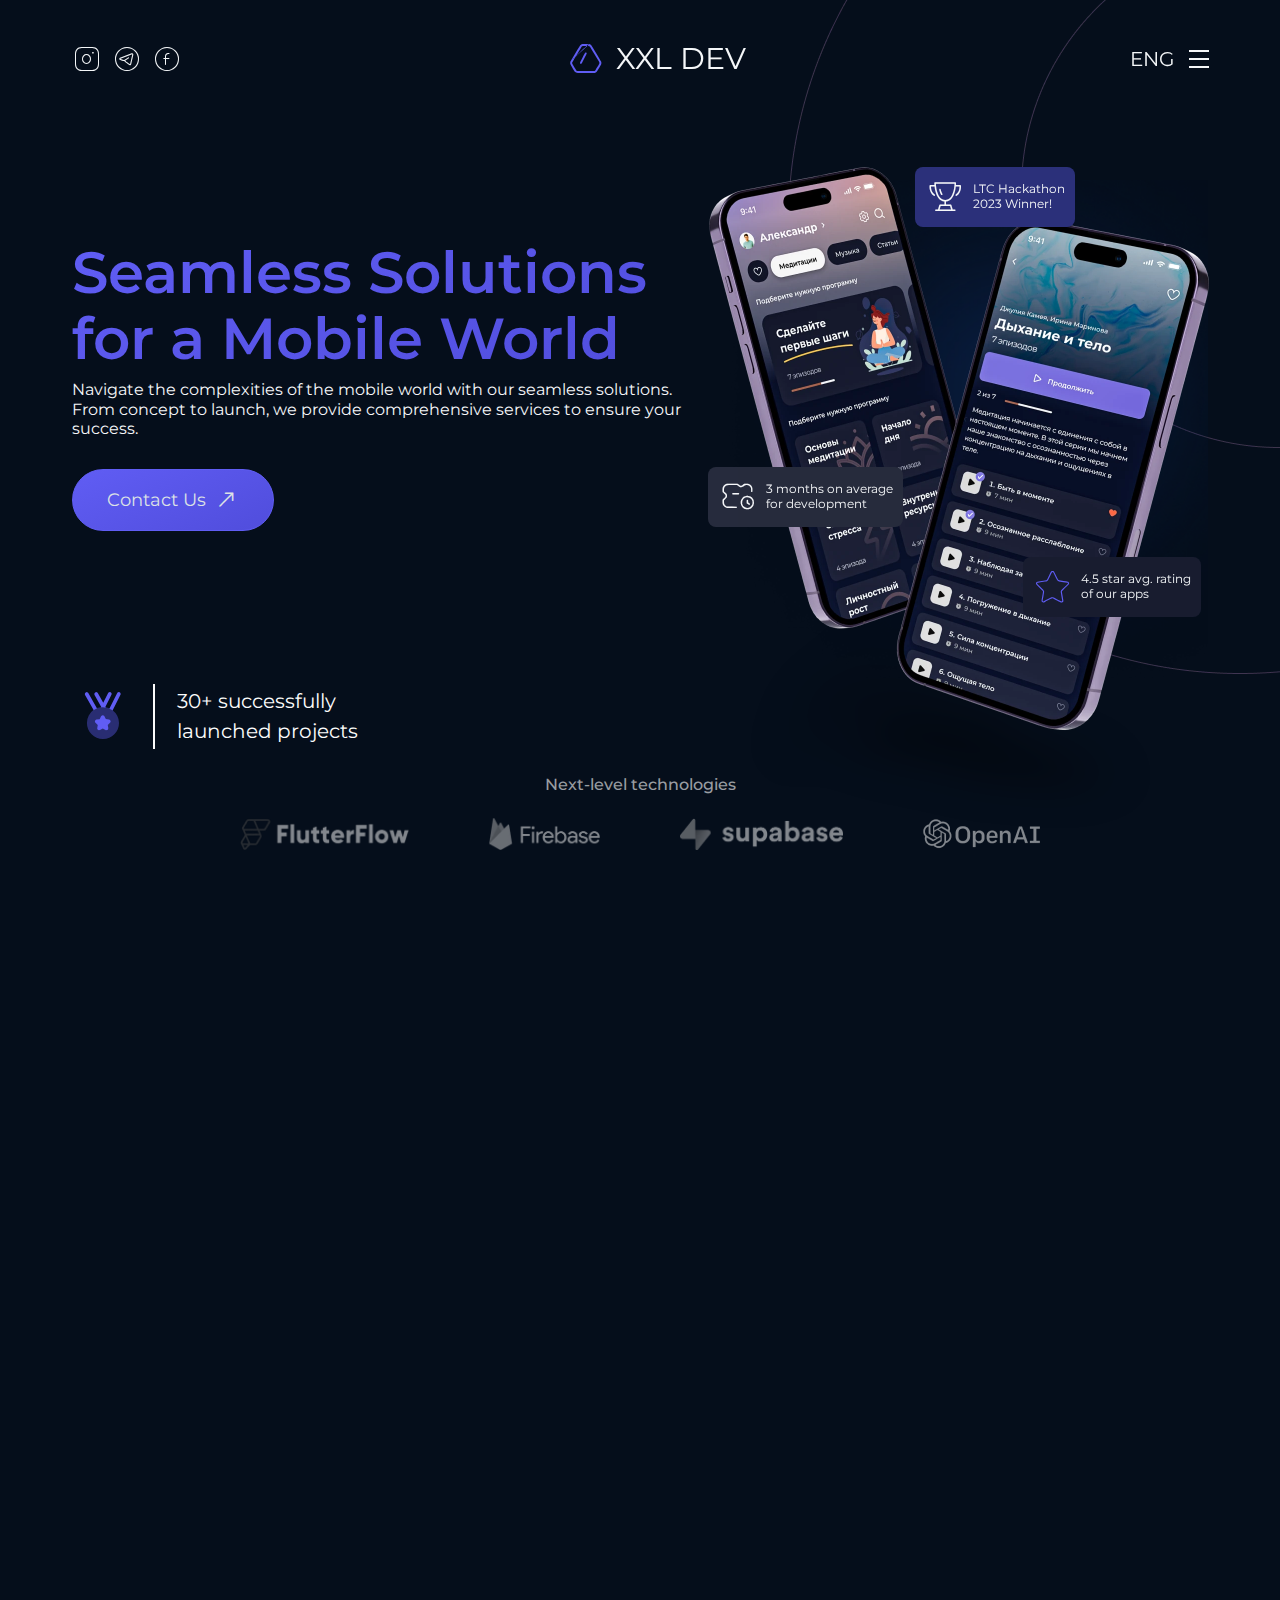
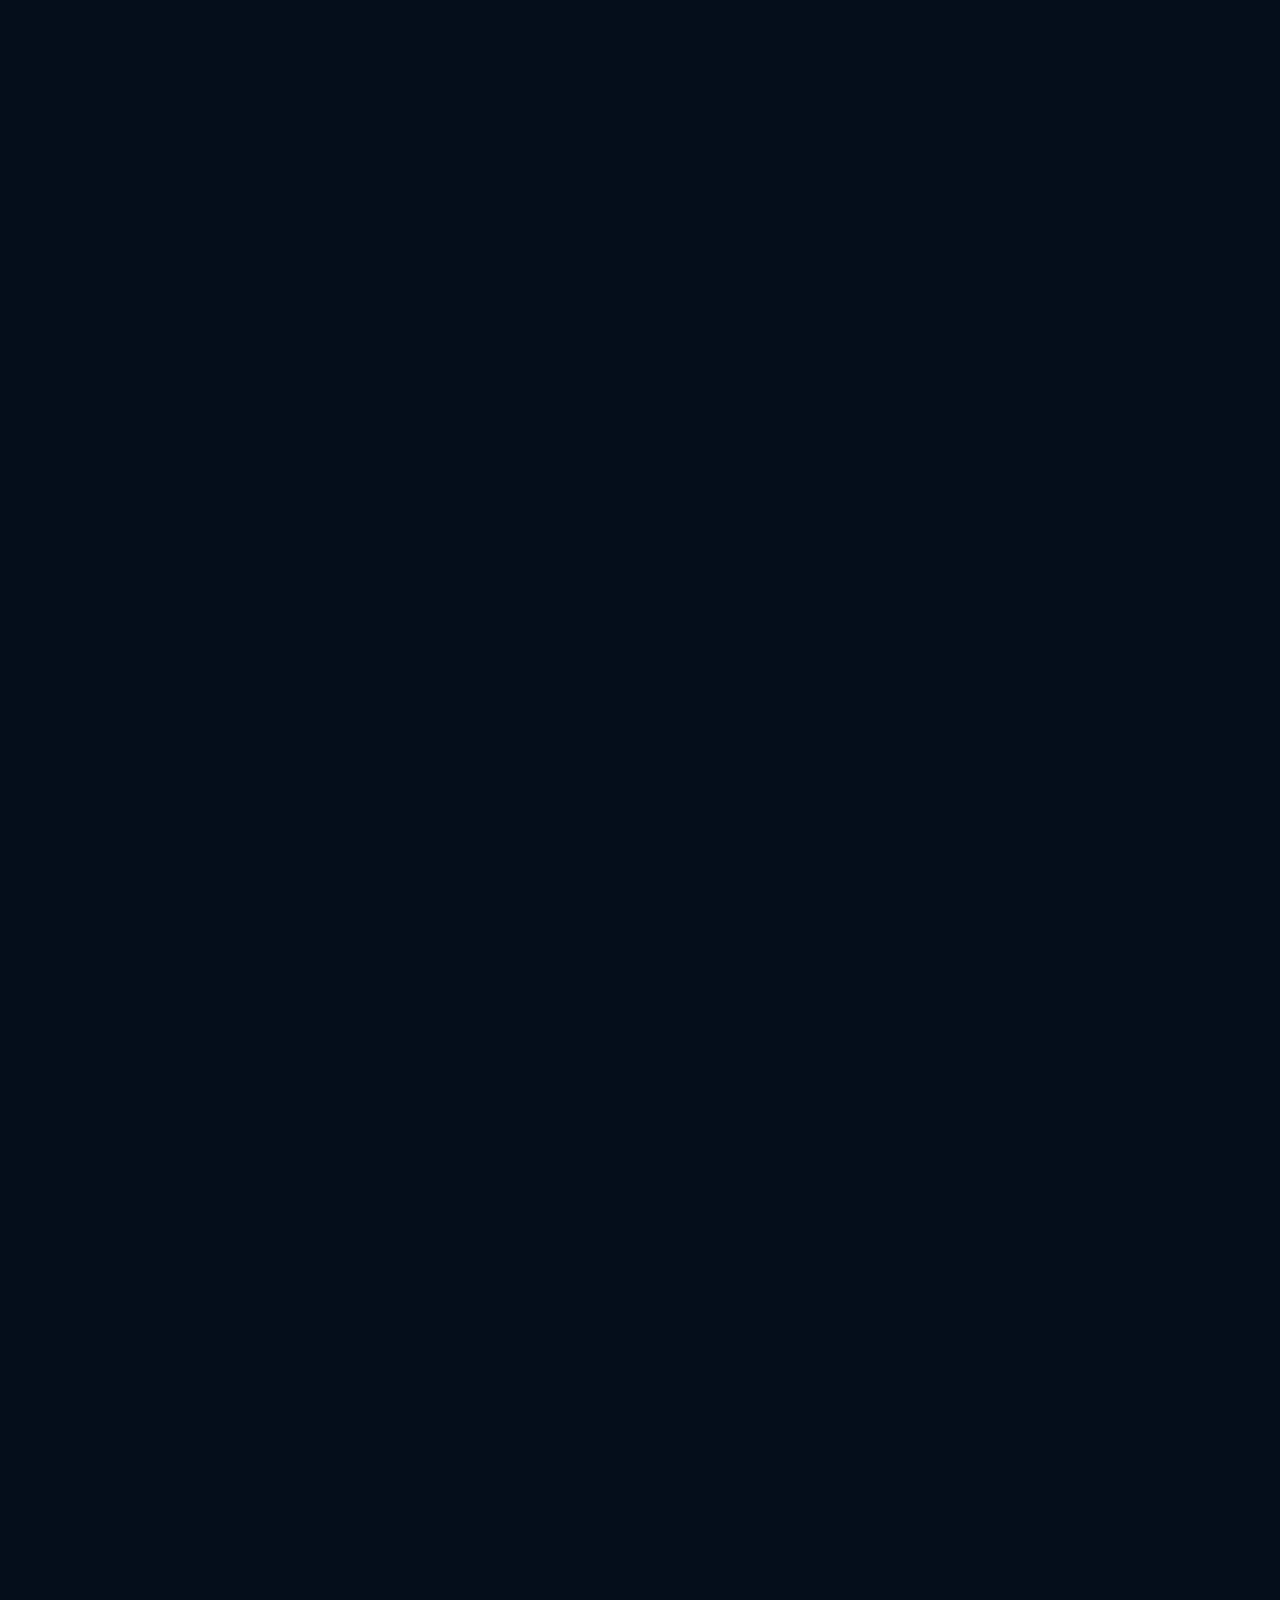
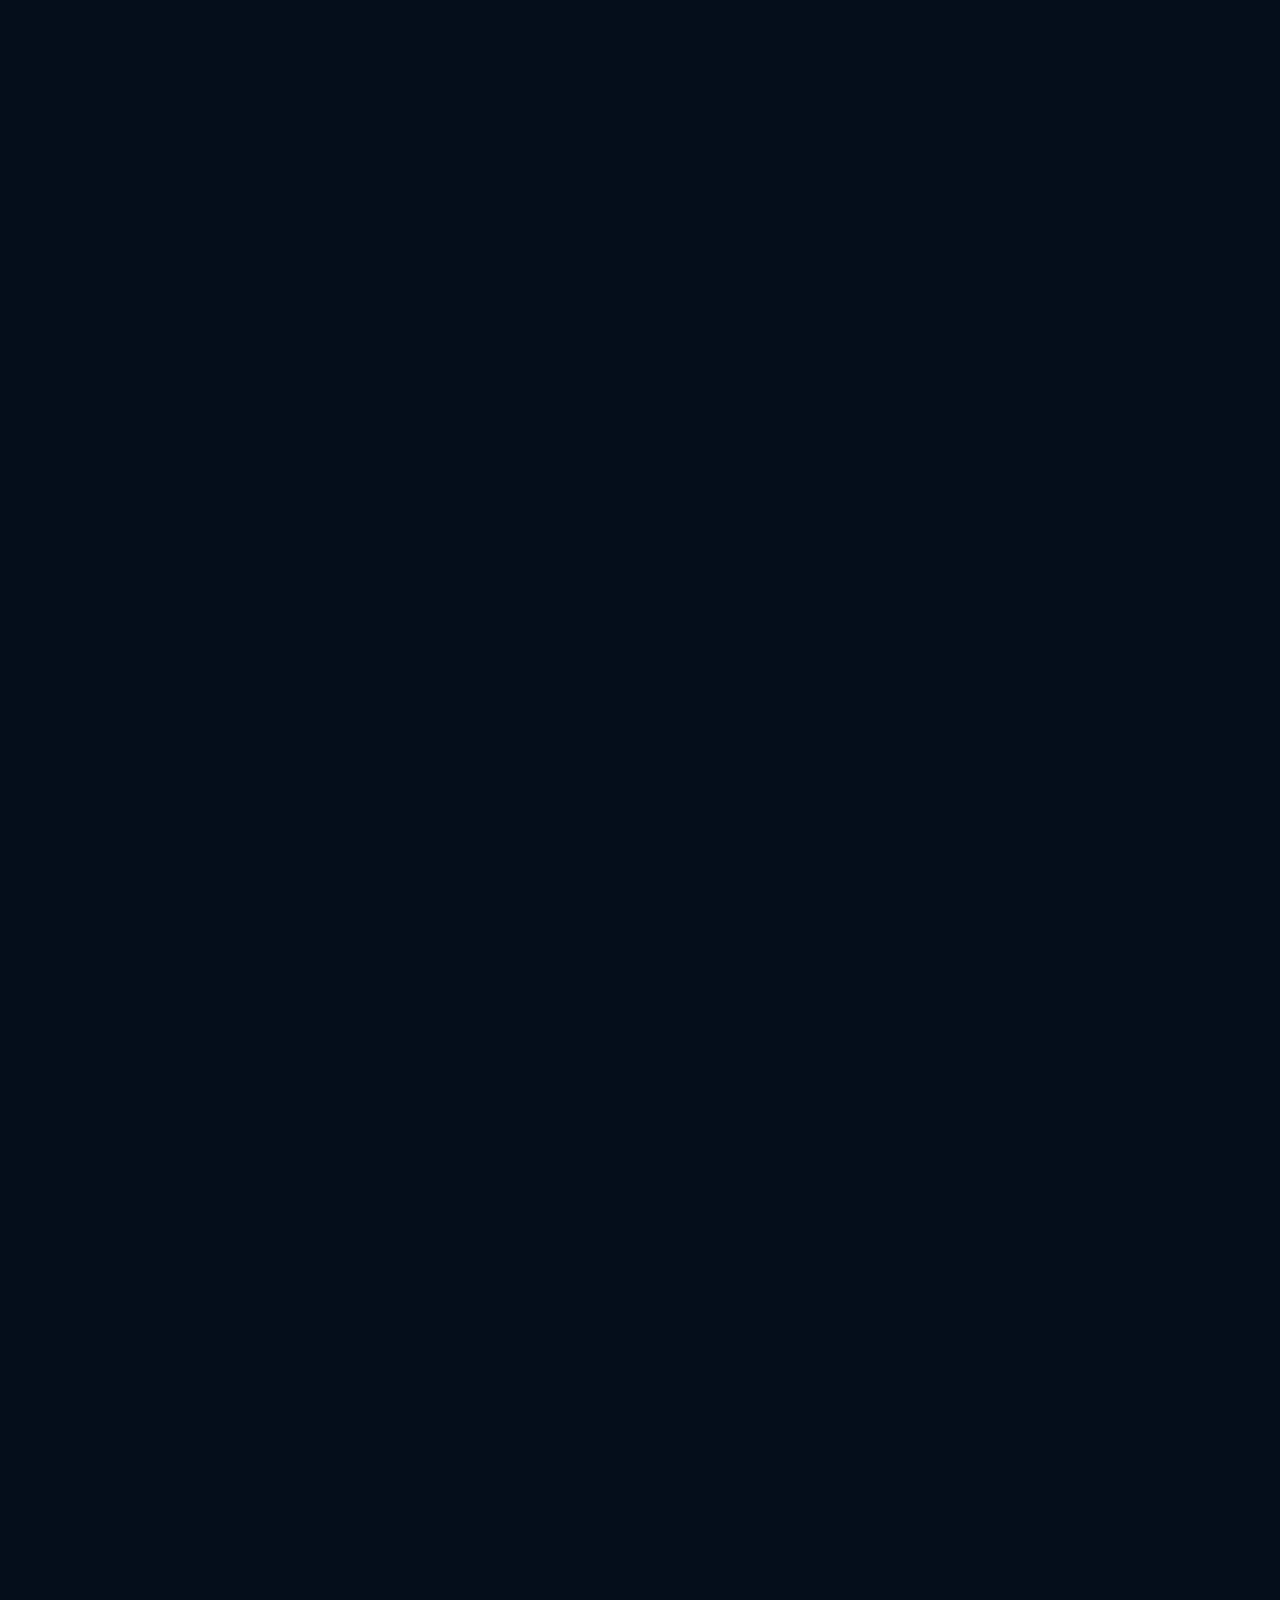
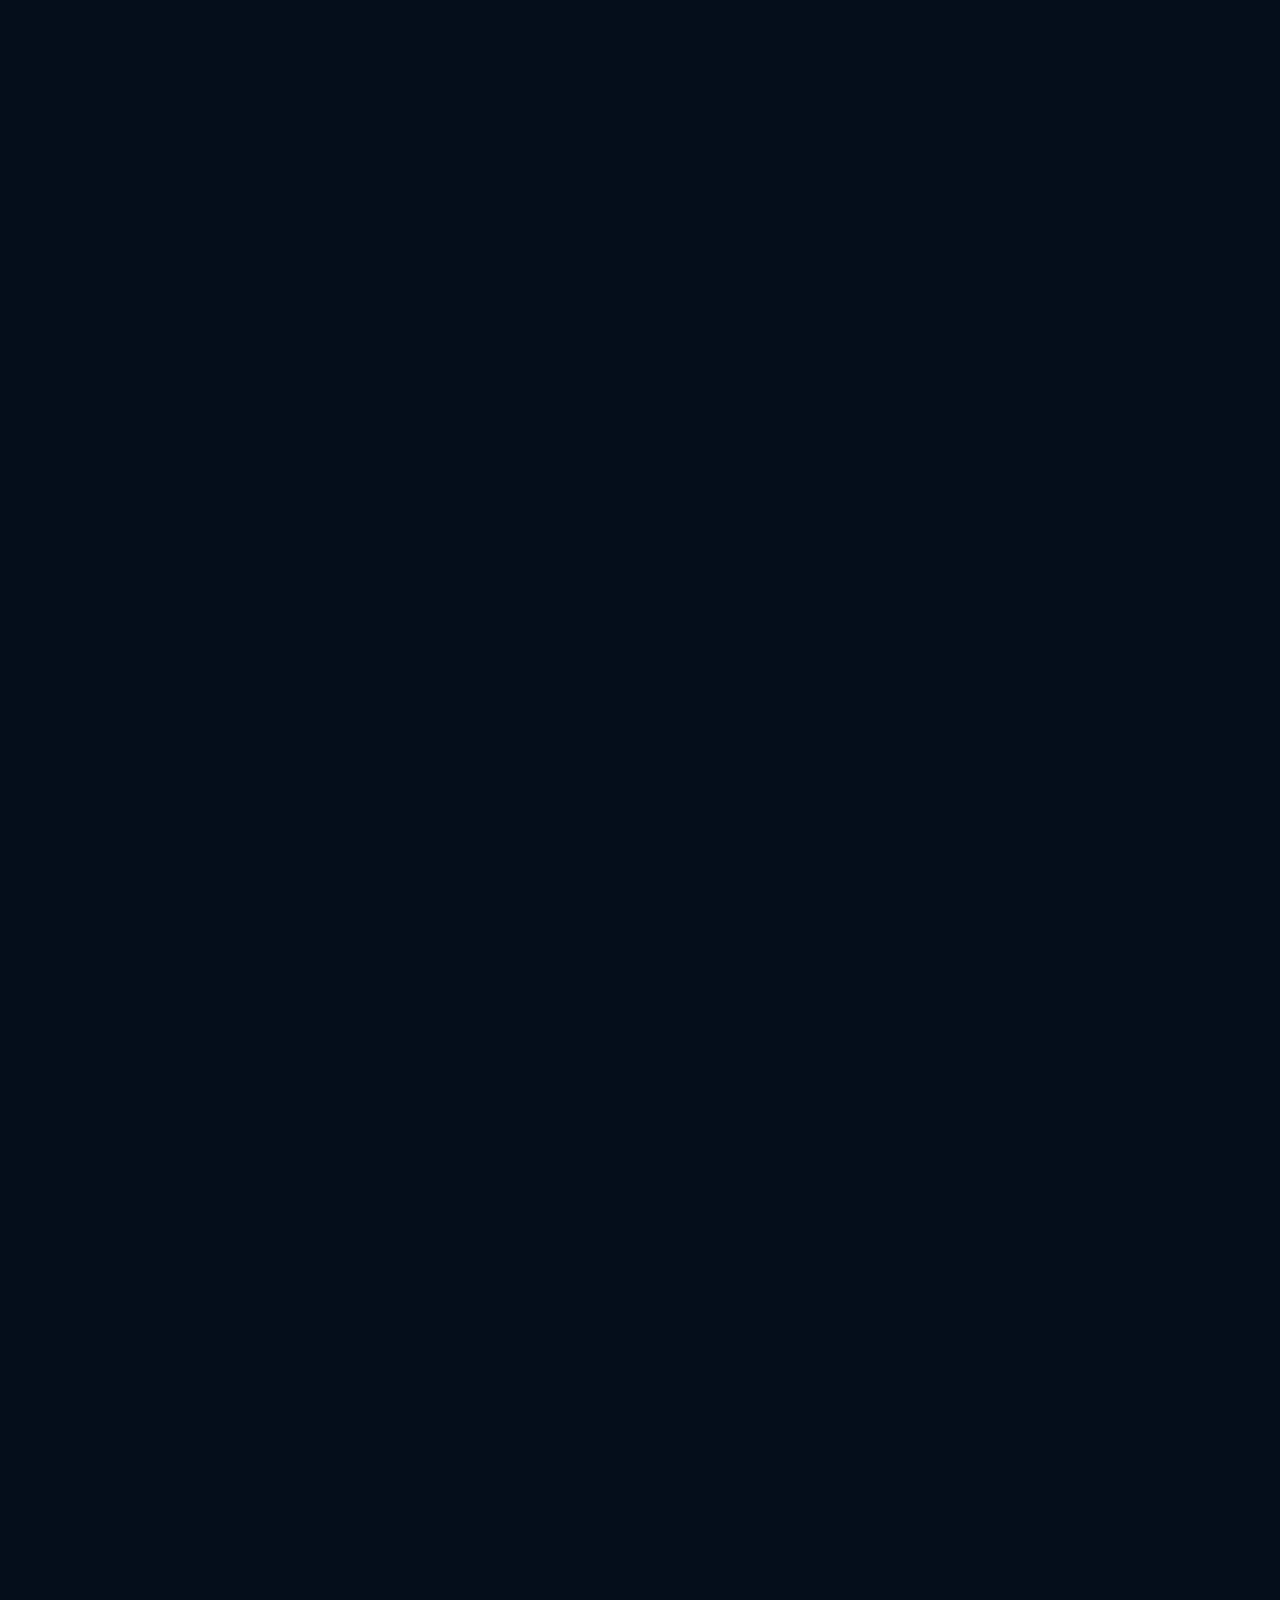
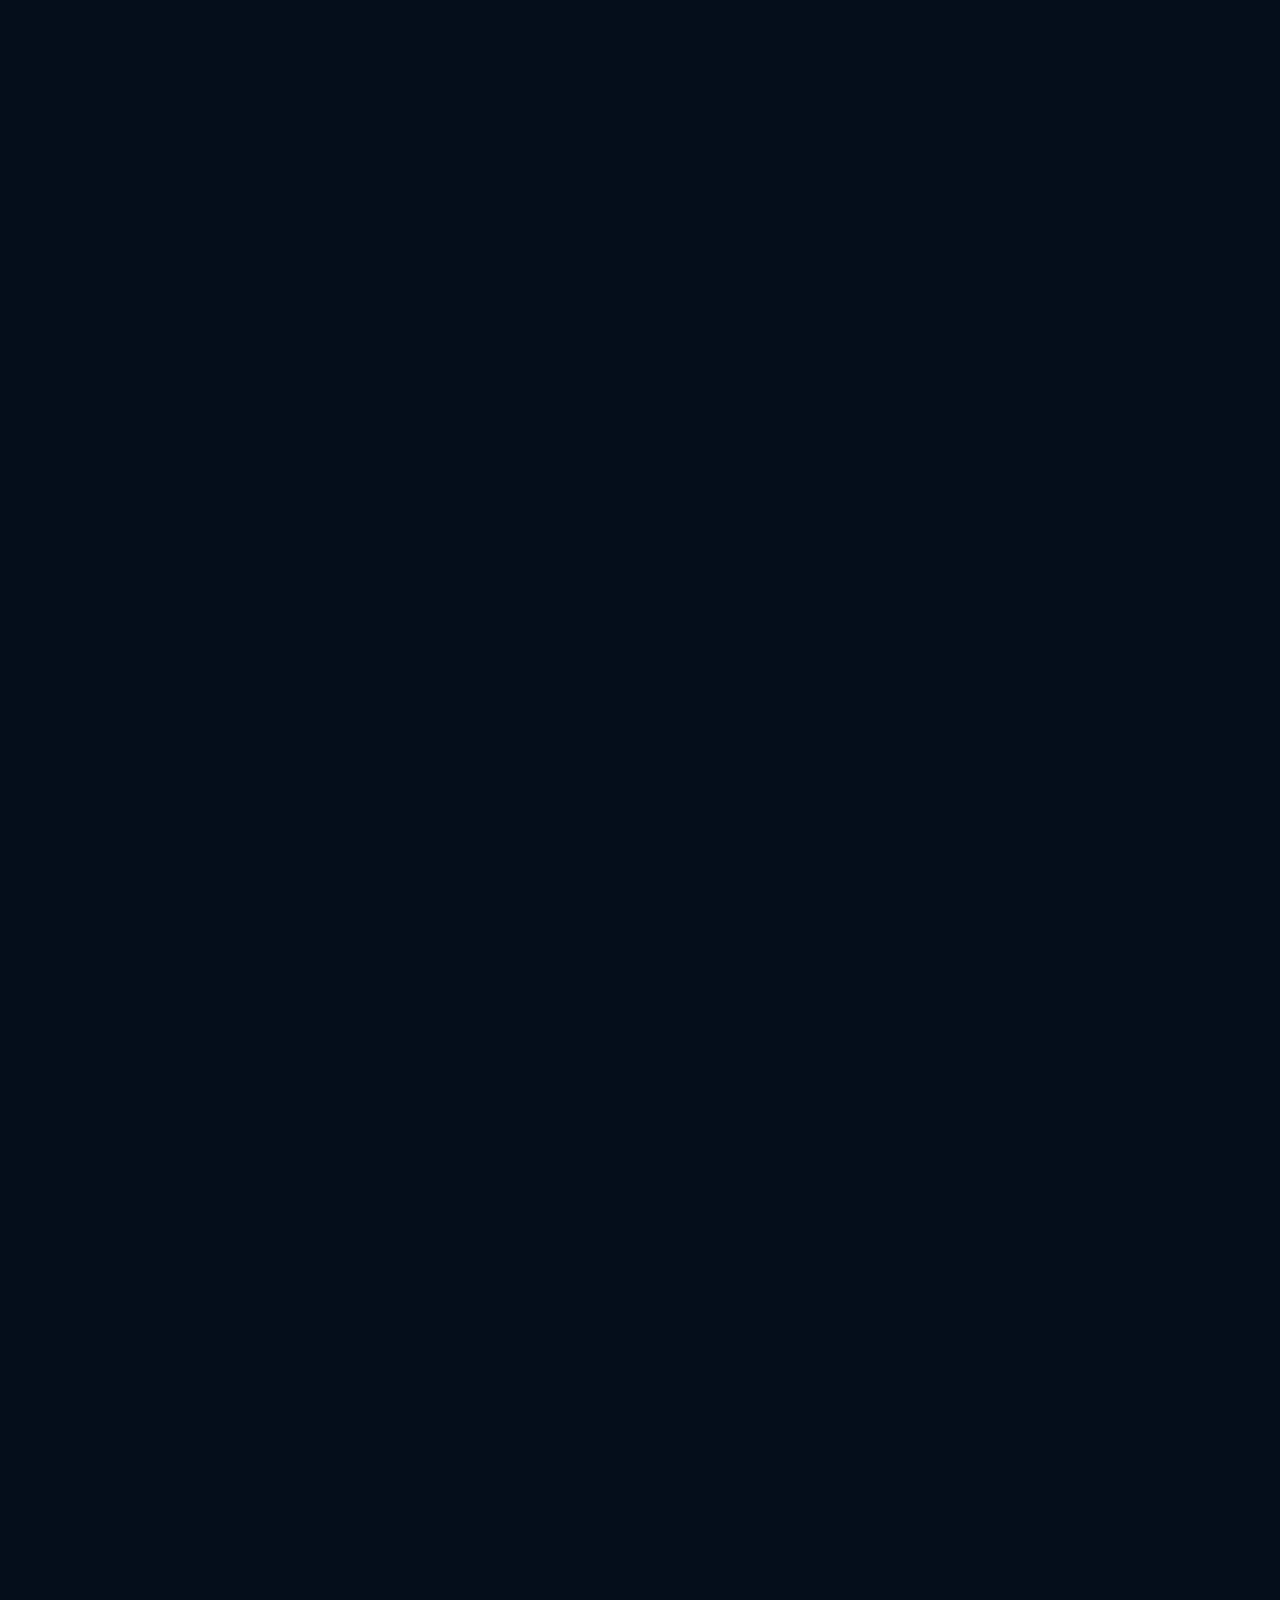
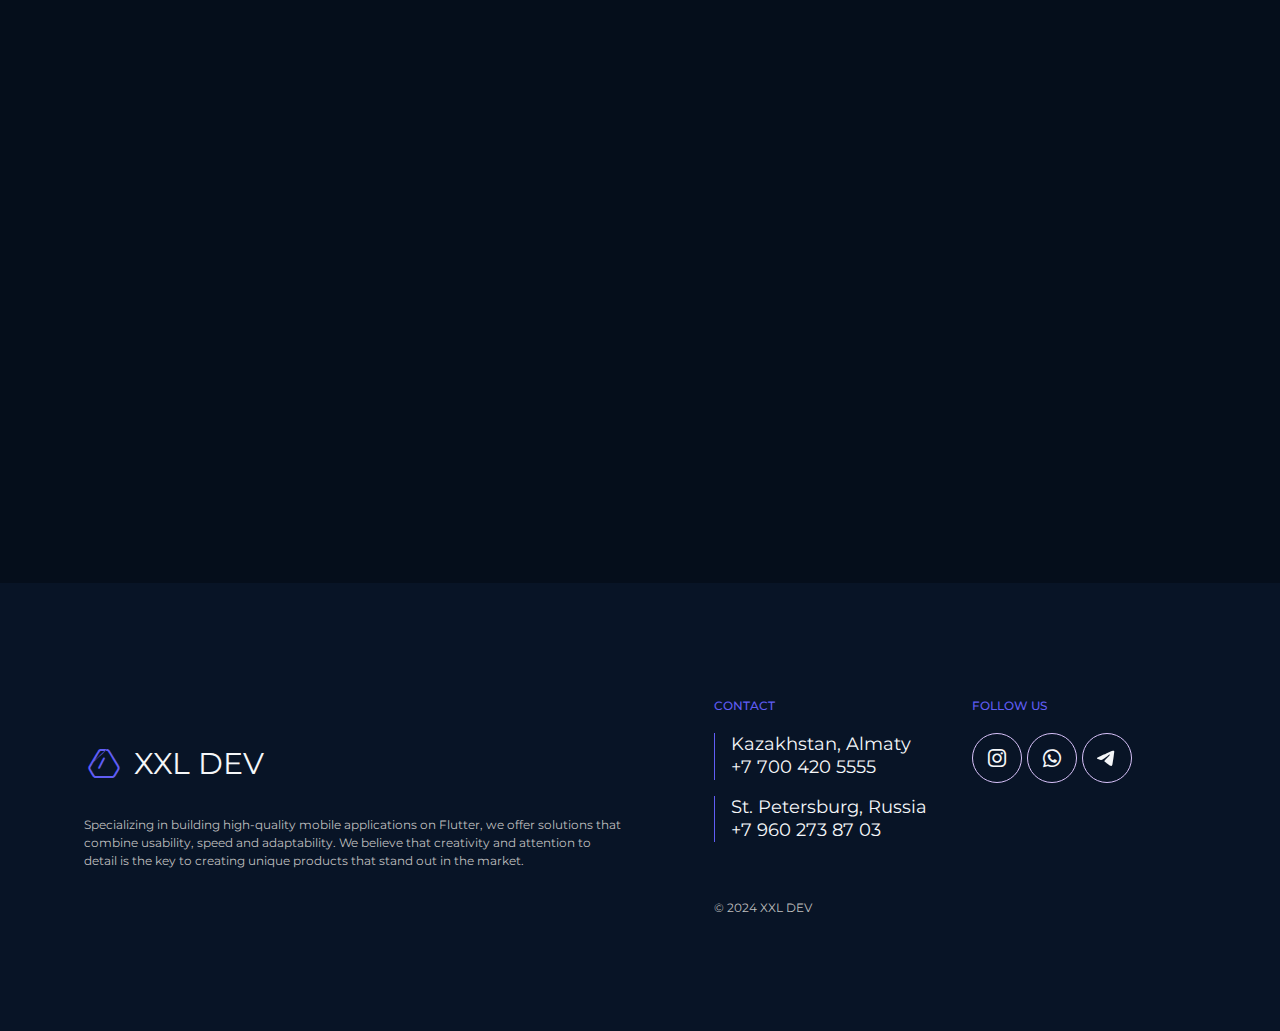
==== commit 9ad6ffae: "1" ====
--- a/index.html
+++ b/index.html
@@ -51,24 +51,39 @@
           <div class="menu__container">             <ul class="menu__list">               <li class="menu__item">-                <a href="#" class="menu__link">Main</a>-              </li>-              <li class="menu__item">-                <a href="#" class="menu__link">News</a>-              </li>-              <li class="menu__item">-                <a href="#" class="menu__link">Contacts</a>-              </li>-              <li class="menu__item">-                <a href="#" class="menu__link">About</a>-              </li>-              <li class="menu__item">-                <a href="#" class="menu__link">Catalog</a>+                <a href="#startpage" class="menu__link">Main</a>+              </li>+              <li class="menu__item">+                <a href="#business" class="menu__link">App</a>+              </li>+              <li class="menu__item">+                <a href="#studio" class="menu__link">Studio</a>+              </li>+              <li class="menu__item">+                <a href="#benefits" class="menu__link">Your Benefits</a>+              </li>+              <li class="menu__item">+                <a href="#work" class="menu__link">How We Work</a>+              </li>+              <li class="menu__item">+                <a href="#advantages" class="menu__link">Advantages</a>+              </li>+              <li class="menu__item">+                <a href="#projects" class="menu__link">Our Work</a>+              </li>+              <li class="menu__item">+                <a href="#team" class="menu__link">Team</a>+              </li>+              <li class="menu__item">+                <a href="#faq" class="menu__link">FAQ</a>+              </li>+              <li class="menu__item">+                <a href="#feedback" class="menu__link">Feedback</a>               </li>             </ul>           </div>         </nav>-        <div class="translate">RU/ENG</div>+        <div class="translate">ENG</div>         <div class="header__burger burger">           <button class="burger__btn">             <div></div>@@ -77,7 +92,7 @@
       </div>     </header> -    <section class="startpage">+    <section class="startpage" id="startpage">       <div class="startpage__container">         <div class="startpage__title maintitle">           <h1 class="maintitle__title">Seamless Solutions for a Mobile World</h1>@@ -147,7 +162,7 @@
     </section>     <section class="business">       <div class="business__container">-        <h2 class="business__title title">+        <h2 class="business__title title" id="business">           A mobile app is a <span class="_color-blue">key tool for your business</span>         </h2>         <h5 class="business__subitle subtitle">@@ -177,7 +192,7 @@
         </div>       </div>     </section>-    <section class="studio">+    <section class="studio" id="studio">       <div class="studio__container">         <div class="studio__info">           <h2 class="studio__title title">Our studio specialises in <span class="_color-blue">MVPs</span>@@ -196,7 +211,7 @@
         </div>       </div>     </section>-    <section class="benefits">+    <section class="benefits" id="benefits">       <div class="benefits__container">         <div class="benefits__header">           <h2 class="benefits__title title">What you <span class="_color-blue">get</span>@@ -227,7 +242,7 @@
         </div>       </div>     </section>-    <section class="work">+    <section class="work" id="work">       <div class="work__header">         <h2 class="work__title title">How we <span class="_color-blue">work</span>         </h2>@@ -336,7 +351,7 @@
         </div>       </div>     </section>-    <section class="advantages">+    <section class="advantages" id="advantages">       <div class="advantages__top">         <span class="advantages__logo">           Our Studio@@ -397,14 +412,13 @@
         </div>       </div>     </section>-    <section class="projects">+    <section class="projects" id="projects">       <div class="slider projects__container">         <div class="projects__header">           <h2 class="projects__title title">Our Recent <span class="_color-blue">Work</span>           </h2>           <h5 class="projects__subtitle">Practice at their pace, pace, filling in gaps in their understanding.</h5>         </div>-        <div class="projects__arrows slider__arrows"></div>         <div class="projects__list slider__list">           <div class="projects__item slider__item">             <picture>@@ -492,11 +506,10 @@
             </div>           </div>         </div>-      </div>--  </div>-  </section>-  <!-- <section class="collaborates">+        <div class="projects__arrows slider__arrows"></div>+      </div>+    </section>+    <!-- <section class="collaborates" id="collaborates">         <div class="slider collaborates__container">           <div class="collaborates__header">             <h2 class="collaborates__title"><span class="_color-blue">Voices</span> of Our <br>Collaborators</h2>@@ -557,270 +570,270 @@
           </div>         </div>       </section> -->-  <section class="team">-    <div class="team__container">-      <h2 class="team__title title">Our <span class="_color-blue">Team</span>-      </h2>-      <h5 class="team__subtitle subtitle">Behind every successful partnership at XXLDEV</h5>-      <div class="team__list">-        <div class="team__item">-          <div class="team__pic">-            <picture>-              <source srcset="img/attachements/team-item1.webp" type="image/webp">-              <img src="img/attachements/team-item1.png" alt="" class="">-            </picture>-          </div>-          <div class="team__info">-            <h3 class="team__name">Vsevolod Korgin</h3>-            <h4 class="team__jobtitle">Co-founder (Client Service)</h4>-            <div class="team__devider"></div>-            <div class="team__desc">-              <ul class="team__points points">-                <li class="point__item">In sales and IT project management since 2005;</li>-                <li class="point__item">I get high from packaging and structuring the client's idea, I see details and forks thanks to my versatile accumulated experience;</li>-                <li class="point__item">I will bring your idea to the best result as quickly as possible, professionally and with an individual approach;</li>-                <li class="point__item">I will help you to choose the optimal set of tools and solutions both in terms of money and content for the cool realization of your idea.</li>-              </ul>-              <p class="team__text">-                Studio is a dream, to which I have been going all my life, for the sake of which I have been accumulating experience and kicking up bumps.-              </p>-            </div>-          </div>-        </div>-        <div class="team__item">-          <div class="team__pic">-            <picture>-              <source srcset="img/attachements/team-item2.webp" type="image/webp">-              <img src="img/attachements/team-item2.png" alt="" class="">-            </picture>-          </div>-          <div class="team__info">-            <h3 class="team__name">-              Nadezhda Tikhomirova-            </h3>-            <h4 class="team__jobtitle">-              Executive Director+    <section class="team" id="team">+      <div class="team__container">+        <h2 class="team__title title">Our <span class="_color-blue">Team</span>+        </h2>+        <h5 class="team__subtitle subtitle">Behind every successful partnership at XXLDEV</h5>+        <div class="team__list">+          <div class="team__item">+            <div class="team__pic">+              <picture>+                <source srcset="img/attachements/team-item1.webp" type="image/webp">+                <img src="img/attachements/team-item1.png" alt="" class="">+              </picture>+            </div>+            <div class="team__info">+              <h3 class="team__name">Vsevolod Korgin</h3>+              <h4 class="team__jobtitle">Co-founder (Client Service)</h4>+              <div class="team__devider"></div>+              <div class="team__desc">+                <ul class="team__points points">+                  <li class="point__item">In sales and IT project management since 2005;</li>+                  <li class="point__item">I get high from packaging and structuring the client's idea, I see details and forks thanks to my versatile accumulated experience;</li>+                  <li class="point__item">I will bring your idea to the best result as quickly as possible, professionally and with an individual approach;</li>+                  <li class="point__item">I will help you to choose the optimal set of tools and solutions both in terms of money and content for the cool realization of your idea.</li>+                </ul>+                <p class="team__text">+                  Studio is a dream, to which I have been going all my life, for the sake of which I have been accumulating experience and kicking up bumps.+                </p>+              </div>+            </div>+          </div>+          <div class="team__item">+            <div class="team__pic">+              <picture>+                <source srcset="img/attachements/team-item2.webp" type="image/webp">+                <img src="img/attachements/team-item2.png" alt="" class="">+              </picture>+            </div>+            <div class="team__info">+              <h3 class="team__name">+                Nadezhda Tikhomirova+              </h3>+              <h4 class="team__jobtitle">+                Executive Director+              </h4>+              <div class="team__devider"></div>+              <div class="team__desc">+                <ul class="team__points points">+                  <li class="point__item">+                    Manager with 24 years of experience. For the last 10 years she has been managing a plant producing gas analyzing equipment igm-pribor.ru.+                  </li>+                  <li class="point__item">+                    Private investor+                  </li>+                  <li class="point__item">+                    Executive MBA graduate of IMISP, C.I.N.+                  </li>+                  <li class="point__item">+                    I see non-standard solutions, put them into practice, accelerate all processes x10.+                    <br>+                    Native Petersburger, incorrigible optimist.+                  </li>+                </ul>+                <p class="team__text">++                </p>+              </div>+            </div>+          </div>+          <div class="team__item">+            <div class="team__pic">+              <picture>+                <source srcset="img/attachements/team-item3.webp" type="image/webp">+                <img src="img/attachements/team-item3.png" alt="" class="">+              </picture>+            </div>+            <div class="team__info">+              <h3 class="team__name">+                Nikita Nitemin+              </h3>+              <h4 class="team__jobtitle">+                Technical Director+              </h4>+              <div class="team__devider"></div>+              <div class="team__desc">+                <ul class="team__points points">+                  <li class="point__item">+                    5 years in in-app advertising at OMD Group and BYYD.+                  </li>+                  <li class="point__item">+                    Experience in developing apps with a variety of functionality, including projects with more than 50 screens.+                  </li>+                  <li class="point__item">+                    Effectively lead and manage the mobile app development process on Flutter and FlutterFlow.+                  </li>+                  <li class="point__item">+                    Specialize in building MVPs, allowing you to quickly turn your ideas into viable products.+                  </li>+                  <li class="point__item">+                    Striving for accuracy, improvement and adopting new technologies to achieve the best quality. ++                  </li>+                </ul>+                <p class="team__text">+                  Ready to bring your mobile app idea to life with the utmost quality and professionalism.+                </p>+              </div>+            </div>+          </div>++        </div>+        <div class="team__arrows slider__arrows"></div>+      </div>+    </section>+    <section class="faq" id="faq">+      <div class="faq__container">+        <h4 class="faq__subtitle subtitle">_ <span class="_color-blue">HOW CAN WE HELP?</span>+        </h4>+        <h2 class="faq__title title">Frequently Asked Questions <span class="_color-blue">(FAQ)</span>+        </h2>+        <div class="faq__list">+          <div class="faq__item dropdown">+            <h4 class="dropdown__title">+              <span class="dropdown__title_text">What budget should I allocate for launching an app?</span>+              <span class="dropdown__icon"></span>             </h4>-            <div class="team__devider"></div>-            <div class="team__desc">-              <ul class="team__points points">-                <li class="point__item">-                  Manager with 24 years of experience. For the last 10 years she has been managing a plant producing gas analyzing equipment igm-pribor.ru.-                </li>-                <li class="point__item">-                  Private investor-                </li>-                <li class="point__item">-                  Executive MBA graduate of IMISP, C.I.N.-                </li>-                <li class="point__item">-                  I see non-standard solutions, put them into practice, accelerate all processes x10.-                  <br>-                  Native Petersburger, incorrigible optimist.-                </li>-              </ul>-              <p class="team__text">--              </p>-            </div>-          </div>-        </div>-        <div class="team__item">-          <div class="team__pic">-            <picture>-              <source srcset="img/attachements/team-item3.webp" type="image/webp">-              <img src="img/attachements/team-item3.png" alt="" class="">-            </picture>-          </div>-          <div class="team__info">-            <h3 class="team__name">-              Nikita Nitemin-            </h3>-            <h4 class="team__jobtitle">-              Technical Director+            <div class="dropdown__wrapper">+              <div class="dropdown__content">+                <p class="dropdown__text">+                  The budget for launching an app can vary greatly depending on the required functionality, complexity of design, platform (iOS, Android or both) and other factors. We are ready to discuss your requirements and come up with the best solution that fits your budget.+                </p>+              </div>+            </div>+          </div>+          <div class="faq__item dropdown">+            <h4 class="dropdown__title">+              <span class="dropdown__title_text">How much time will it take to create an app?</span>+              <span class="dropdown__icon"></span>             </h4>-            <div class="team__devider"></div>-            <div class="team__desc">-              <ul class="team__points points">-                <li class="point__item">-                  5 years in in-app advertising at OMD Group and BYYD.-                </li>-                <li class="point__item">-                  Experience in developing apps with a variety of functionality, including projects with more than 50 screens.-                </li>-                <li class="point__item">-                  Effectively lead and manage the mobile app development process on Flutter and FlutterFlow.-                </li>-                <li class="point__item">-                  Specialize in building MVPs, allowing you to quickly turn your ideas into viable products.-                </li>-                <li class="point__item">-                  Striving for accuracy, improvement and adopting new technologies to achieve the best quality. --                </li>-              </ul>-              <p class="team__text">-                Ready to bring your mobile app idea to life with the utmost quality and professionalism.-              </p>-            </div>-          </div>-        </div>--      </div>-      <div class="team__arrows slider__arrows"></div>-    </div>-  </section>-  <section class="faq">-    <div class="faq__container">-      <h4 class="faq__subtitle subtitle">_ <span class="_color-blue">HOW CAN WE HELP?</span>-      </h4>-      <h2 class="faq__title title">Frequently Asked Questions <span class="_color-blue">(FAQ)</span>-      </h2>-      <div class="faq__list">-        <div class="faq__item dropdown">-          <h4 class="dropdown__title">-            <span class="dropdown__title_text">What budget should I allocate for launching an app?</span>-            <span class="dropdown__icon"></span>-          </h4>-          <div class="dropdown__wrapper">-            <div class="dropdown__content">-              <p class="dropdown__text">-                The budget for launching an app can vary greatly depending on the required functionality, complexity of design, platform (iOS, Android or both) and other factors. We are ready to discuss your requirements and come up with the best solution that fits your budget.-              </p>-            </div>-          </div>-        </div>-        <div class="faq__item dropdown">-          <h4 class="dropdown__title">-            <span class="dropdown__title_text">How much time will it take to create an app?</span>-            <span class="dropdown__icon"></span>-          </h4>-          <div class="dropdown__wrapper">-            <div class="dropdown__content">-              <p class="dropdown__text">-                App development time also depends on the complexity and requirements of the app. We usually provide an estimate of time after thoroughly reviewing your project.-              </p>-            </div>-          </div>-        </div>-        <div class="faq__item dropdown">-          <h4 class="dropdown__title">-            <span class="dropdown__title_text">Why will you be able to launch the app so quickly?</span>-            <span class="dropdown__icon"></span>-          </h4>-          <div class="dropdown__wrapper">-            <div class="dropdown__content">-              <p class="dropdown__text">-                Our team has extensive experience in mobile app development and uses modern development methods, which allows us to optimise the process and achieve fast results without compromising on quality.-              </p>-            </div>-          </div>-        </div>-        <div class="faq__item dropdown">-          <h4 class="dropdown__title">-            <span class="dropdown__title_text">What do I need from me to start mobile app development?</span>-            <span class="dropdown__icon"></span>-          </h4>-          <div class="dropdown__wrapper">-            <div class="dropdown__content">-              <p class="dropdown__text">-                To start development, we need a detailed description of your idea or requirements for the app. The more detailed you describe your expectations, the better we can turn them into reality.-              </p>-            </div>-          </div>-        </div>-        <div class="faq__item dropdown">-          <h4 class="dropdown__title">-            <span class="dropdown__title_text">Do you provide post-launch product support?</span>-            <span class="dropdown__icon"></span>-          </h4>-          <div class="dropdown__wrapper">-            <div class="dropdown__content">-              <p class="dropdown__text">-                Yes, we offer post-launch support services. This includes bug fixes, functionality updates, adaptation to new versions of operating systems and other necessary work to keep the application up to date.-              </p>-            </div>-          </div>-        </div>-        <div class="faq__item dropdown">-          <h4 class="dropdown__title">-            <span class="dropdown__title_text">Will you sign a non-disclosure agreement?</span>-            <span class="dropdown__icon"></span>-          </h4>-          <div class="dropdown__wrapper">-            <div class="dropdown__content">-              <p class="dropdown__text">-                Yes, we are ready to sign a non-disclosure agreement (NDA) to ensure the confidentiality of your idea and all related data. Your safety and confidence in maintaining your confidentiality is our priority.-              </p>-            </div>-          </div>-        </div>-      </div>-    </div>-  </section>-  <section class="feedback" id="feedback">-    <div class="feedback__container">-      <h1 class="feedback__title title">Let's Plan For Your Next level!</h1>-      <form action="" class="feedback__form form" id="feedback__form">-        <div class="form__fields">-          <input type="text" class="form__input _name" id="feedback_name" placeholder="Name">-          <input type="text" class="form__input _email" id="feedback_email" placeholder="Email*" required>-          <textarea class="form__input _description" id="feedback_description" placeholder="Project Description"></textarea>-        </div>-        <p class="form__policy">-          By sending this form I confirm that I have read and accept the-          <a href="#" class="form__link">Privacy Policy</a>-        </p>-        <button class="form__submit">Submit<i class="form__icon icon-mail"></i>-        </button>-      </form>-    </div>-  </section>--  <footer class="footer">-    <div class="footer__container">-      <div class="footer__desc">-        <div class="footer__logo logo">-          <i class="icon-google-drive logo__icon"></i>-          XXL DEV-        </div>-        <h4 class="footer__text">Specializing in building high-quality mobile applications on Flutter, we offer solutions that combine usability, speed and adaptability. +            <div class="dropdown__wrapper">+              <div class="dropdown__content">+                <p class="dropdown__text">+                  App development time also depends on the complexity and requirements of the app. We usually provide an estimate of time after thoroughly reviewing your project.+                </p>+              </div>+            </div>+          </div>+          <div class="faq__item dropdown">+            <h4 class="dropdown__title">+              <span class="dropdown__title_text">Why will you be able to launch the app so quickly?</span>+              <span class="dropdown__icon"></span>+            </h4>+            <div class="dropdown__wrapper">+              <div class="dropdown__content">+                <p class="dropdown__text">+                  Our team has extensive experience in mobile app development and uses modern development methods, which allows us to optimise the process and achieve fast results without compromising on quality.+                </p>+              </div>+            </div>+          </div>+          <div class="faq__item dropdown">+            <h4 class="dropdown__title">+              <span class="dropdown__title_text">What do I need from me to start mobile app development?</span>+              <span class="dropdown__icon"></span>+            </h4>+            <div class="dropdown__wrapper">+              <div class="dropdown__content">+                <p class="dropdown__text">+                  To start development, we need a detailed description of your idea or requirements for the app. The more detailed you describe your expectations, the better we can turn them into reality.+                </p>+              </div>+            </div>+          </div>+          <div class="faq__item dropdown">+            <h4 class="dropdown__title">+              <span class="dropdown__title_text">Do you provide post-launch product support?</span>+              <span class="dropdown__icon"></span>+            </h4>+            <div class="dropdown__wrapper">+              <div class="dropdown__content">+                <p class="dropdown__text">+                  Yes, we offer post-launch support services. This includes bug fixes, functionality updates, adaptation to new versions of operating systems and other necessary work to keep the application up to date.+                </p>+              </div>+            </div>+          </div>+          <div class="faq__item dropdown">+            <h4 class="dropdown__title">+              <span class="dropdown__title_text">Will you sign a non-disclosure agreement?</span>+              <span class="dropdown__icon"></span>+            </h4>+            <div class="dropdown__wrapper">+              <div class="dropdown__content">+                <p class="dropdown__text">+                  Yes, we are ready to sign a non-disclosure agreement (NDA) to ensure the confidentiality of your idea and all related data. Your safety and confidence in maintaining your confidentiality is our priority.+                </p>+              </div>+            </div>+          </div>+        </div>+      </div>+    </section>+    <section class="feedback">+      <div class="feedback__container" id="feedback">+        <h1 class="feedback__title title">Let's Plan For Your Next level!</h1>+        <form action="" class="feedback__form form" id="feedback__form">+          <div class="form__fields">+            <input type="text" class="form__input _name" id="feedback_name" placeholder="Name">+            <input type="text" class="form__input _email" id="feedback_email" placeholder="Email*" required>+            <textarea class="form__input _description" id="feedback_description" placeholder="Project Description"></textarea>+          </div>+          <p class="form__policy">+            By sending this form I confirm that I have read and accept the+            <a href="#" class="form__link">Privacy Policy</a>+          </p>+          <button class="form__submit">Submit<i class="form__icon icon-mail"></i>+          </button>+        </form>+      </div>+    </section>++    <footer class="footer">+      <div class="footer__container">+        <div class="footer__desc">+          <div class="footer__logo logo">+            <i class="icon-google-drive logo__icon"></i>+            XXL DEV+          </div>+          <h4 class="footer__text">Specializing in building high-quality mobile applications on Flutter, we offer solutions that combine usability, speed and adaptability.  We believe that creativity and attention to detail is the key to creating unique products that stand out in the market.</h4>-      </div>-      <div class="footer__info">-        <div class="footer__contacts contacts">-          <h6 class="contacts__title footer__subtitle">Contact</h6>-          <div class="contacts__list">-            <h4 class="contacts__item">-              <a href="#">Kazakhstan, Almaty-                <br>+7 700 420 5555+        </div>+        <div class="footer__info">+          <div class="footer__contacts contacts">+            <h6 class="contacts__title footer__subtitle">Contact</h6>+            <div class="contacts__list">+              <h4 class="contacts__item">+                <a href="#">Kazakhstan, Almaty+                  <br>+7 700 420 5555+                </a>+              </h4>+              <h4 class="contacts__item">+                <a href="#">St. Petersburg, Russia+                  <br>+7 960 273 87 03+                </a>+              </h4>+            </div>+          </div>+          <span class="footer__copyright">© 2024 XXL DEV</span>+          <div class="footer__social social _bordered">+            <h6 class="social__title footer__subtitle">Follow us</h6>+            <div class="social__list">+              <a href="#" target="_blank" class="social__link">+                <i class="icon-instagram2 social__icon"></i>               </a>-            </h4>-            <h4 class="contacts__item">-              <a href="#">St. Petersburg, Russia-                <br>+7 960 273 87 03+              <a href="#" target="_blank" class="social__link">+                <i class="icon-whatsapp social__icon"></i>               </a>-            </h4>-          </div>-        </div>-        <span class="footer__copyright">© 2024 XXL DEV</span>-        <div class="footer__social social _bordered">-          <h6 class="social__title footer__subtitle">Follow us</h6>-          <div class="social__list">-            <a href="#" target="_blank" class="social__link">-              <i class="icon-instagram2 social__icon"></i>-            </a>-            <a href="#" target="_blank" class="social__link">-              <i class="icon-whatsapp social__icon"></i>-            </a>-            <a href="#" target="_blank" class="social__link">-              <i class="icon-telegram2 social__icon"></i>-            </a>-          </div>-        </div>-      </div>-    </div>-  </footer>+              <a href="#" target="_blank" class="social__link">+                <i class="icon-telegram2 social__icon"></i>+              </a>+            </div>+          </div>+        </div>+      </div>+    </footer>   </div>   <!-- JQuery -->   <script src="https://ajax.googleapis.com/ajax/libs/jquery/3.5.1/jquery.min.js"></script>--- a/css/config.css
+++ b/css/config.css
@@ -30,6 +30,16 @@
 
 @font-face
 {
+    font-family: 'JetBrainsMono';
+    font-weight: 400;
+    font-style: normal;
+
+    font-display: swap;
+    src: url('../fonts/JetBrainsMono-Regular.woff') format('woff'), url('../fonts/JetBrainsMono-Regular.woff2') format('woff2');
+}
+
+@font-face
+{
     font-family: 'icons';
     font-weight: 400;
     font-style: normal;
@@ -40,16 +50,6 @@
 
 @font-face
 {
-    font-family: 'JetBrainsMono';
-    font-weight: 400;
-    font-style: normal;
-
-    font-display: swap;
-    src: url('../fonts/JetBrainsMono-Regular.woff') format('woff'), url('../fonts/JetBrainsMono-Regular.woff2') format('woff2');
-}
-
-@font-face
-{
     font-family: 'Montserrat';
     font-weight: 700;
     font-style: normal;
@@ -75,6 +75,26 @@
     font-style: normal;
 
     font-display: swap;
+    src: url('../fonts/Montserrat-LightItalic.woff') format('woff'), url('../fonts/Montserrat-LightItalic.woff2') format('woff2');
+}
+
+@font-face
+{
+    font-family: 'Montserrat';
+    font-weight: 500;
+    font-style: normal;
+
+    font-display: swap;
+    src: url('../fonts/Montserrat-Medium.woff') format('woff'), url('../fonts/Montserrat-Medium.woff2') format('woff2');
+}
+
+@font-face
+{
+    font-family: 'Montserrat';
+    font-weight: 400;
+    font-style: normal;
+
+    font-display: swap;
     src: url('../fonts/Montserrat-Italic.woff') format('woff'), url('../fonts/Montserrat-Italic.woff2') format('woff2');
 }
 
@@ -86,36 +106,6 @@
 
     font-display: swap;
     src: url('../fonts/Montserrat-Light.woff') format('woff'), url('../fonts/Montserrat-Light.woff2') format('woff2');
-}
-
-@font-face
-{
-    font-family: 'Montserrat';
-    font-weight: 400;
-    font-style: normal;
-
-    font-display: swap;
-    src: url('../fonts/Montserrat-LightItalic.woff') format('woff'), url('../fonts/Montserrat-LightItalic.woff2') format('woff2');
-}
-
-@font-face
-{
-    font-family: 'Montserrat';
-    font-weight: 400;
-    font-style: normal;
-
-    font-display: swap;
-    src: url('../fonts/Montserrat-Regular.woff') format('woff'), url('../fonts/Montserrat-Regular.woff2') format('woff2');
-}
-
-@font-face
-{
-    font-family: 'Montserrat';
-    font-weight: 500;
-    font-style: normal;
-
-    font-display: swap;
-    src: url('../fonts/Montserrat-Medium.woff') format('woff'), url('../fonts/Montserrat-Medium.woff2') format('woff2');
 }
 
 @font-face
@@ -126,6 +116,16 @@
 
     font-display: swap;
     src: url('../fonts/Poppins-Black.woff') format('woff'), url('../fonts/Poppins-Black.woff2') format('woff2');
+}
+
+@font-face
+{
+    font-family: 'Montserrat';
+    font-weight: 400;
+    font-style: normal;
+
+    font-display: swap;
+    src: url('../fonts/Montserrat-Regular.woff') format('woff'), url('../fonts/Montserrat-Regular.woff2') format('woff2');
 }
 
 @font-face
--- a/css/fonts.css
+++ b/css/fonts.css
@@ -1,3 +1,13 @@
+@font-face
+{
+    font-family: 'JetBrainsMono';
+    font-weight: 400;
+    font-style: normal;
+
+    font-display: swap;
+    src: url('../fonts/JetBrainsMono-Regular.woff') format('woff'), url('../fonts/JetBrainsMono-Regular.woff2') format('woff2');
+}
+
 @font-face
 {
     font-family: 'icons';
@@ -6,16 +16,6 @@
 
     font-display: swap;
     src: url('../fonts/icons.woff') format('woff'), url('../fonts/icons.woff2') format('woff2');
-}
-
-@font-face
-{
-    font-family: 'JetBrainsMono';
-    font-weight: 400;
-    font-style: normal;
-
-    font-display: swap;
-    src: url('../fonts/JetBrainsMono-Regular.woff') format('woff'), url('../fonts/JetBrainsMono-Regular.woff2') format('woff2');
 }
 
 @font-face
@@ -45,6 +45,26 @@
     font-style: normal;
 
     font-display: swap;
+    src: url('../fonts/Montserrat-LightItalic.woff') format('woff'), url('../fonts/Montserrat-LightItalic.woff2') format('woff2');
+}
+
+@font-face
+{
+    font-family: 'Montserrat';
+    font-weight: 500;
+    font-style: normal;
+
+    font-display: swap;
+    src: url('../fonts/Montserrat-Medium.woff') format('woff'), url('../fonts/Montserrat-Medium.woff2') format('woff2');
+}
+
+@font-face
+{
+    font-family: 'Montserrat';
+    font-weight: 400;
+    font-style: normal;
+
+    font-display: swap;
     src: url('../fonts/Montserrat-Italic.woff') format('woff'), url('../fonts/Montserrat-Italic.woff2') format('woff2');
 }
 
@@ -60,12 +80,12 @@
 
 @font-face
 {
-    font-family: 'Montserrat';
-    font-weight: 400;
+    font-family: 'Poppins';
+    font-weight: 900;
     font-style: normal;
 
     font-display: swap;
-    src: url('../fonts/Montserrat-LightItalic.woff') format('woff'), url('../fonts/Montserrat-LightItalic.woff2') format('woff2');
+    src: url('../fonts/Poppins-Black.woff') format('woff'), url('../fonts/Poppins-Black.woff2') format('woff2');
 }
 
 @font-face
@@ -81,26 +101,6 @@
 @font-face
 {
     font-family: 'Montserrat';
-    font-weight: 500;
-    font-style: normal;
-
-    font-display: swap;
-    src: url('../fonts/Montserrat-Medium.woff') format('woff'), url('../fonts/Montserrat-Medium.woff2') format('woff2');
-}
-
-@font-face
-{
-    font-family: 'Poppins';
-    font-weight: 900;
-    font-style: normal;
-
-    font-display: swap;
-    src: url('../fonts/Poppins-Black.woff') format('woff'), url('../fonts/Poppins-Black.woff2') format('woff2');
-}
-
-@font-face
-{
-    font-family: 'Montserrat';
     font-weight: 600;
     font-style: normal;
 
--- a/css/style.css
+++ b/css/style.css
@@ -83,6 +83,11 @@
     background-color: #050e1b;
 
     --containerPositionIndent: 0;
+}
+
+body._ru .title
+{
+    text-transform: unset;
 }
 
 section
@@ -201,8 +206,8 @@
 
 .menu__link
 {
-    font-size: 64px;
-    line-height: 98px;
+    font-size: 40px;
+    line-height: 54px;
 }
 
 .menu__link:hover
@@ -1708,6 +1713,8 @@
 
 .benefits
 {
+    overflow: hidden;
+
     padding-top: 134px;
 }
 
@@ -1725,14 +1732,24 @@
 
 .benefits__header
 {
+    position: relative;
+
     padding: 4% 0;
 
+    -webkit-transition: .5s;
+         -o-transition: .5s;
+            transition: .5s;
+
+    background-color: #050e1b;
+
     grid-area: header;
 }
 
 .benefits__title
 {
     margin-bottom: 12px;
+
+    text-align: left;
 }
 
 .benefits__contact
@@ -1759,6 +1776,8 @@
 
 .benefits__item
 {
+    position: relative;
+
     padding: 32px 50px;
 
     border-radius: 20px;
@@ -2141,6 +2160,8 @@
 .projects__app
 {
     position: absolute;
+
+    max-width: 123px;
 }
 
 .projects__app._appstore
@@ -2507,6 +2528,9 @@
 
 .footer__text
 {
+    font-size: 12px;
+    line-height: 18px;
+
     color: #bfbfbf;
 }
 
@@ -2894,6 +2918,11 @@
         padding: 16px 0;
     }
 
+    .benefits__title
+    {
+        text-align: center;
+    }
+
     .benefits__item
     {
         padding: 33px;
@@ -3332,6 +3361,8 @@
     {
         font-size: 30px;
         line-height: 36.57px;
+
+        margin: 0 0 32px;
     }
 
     .footer__text
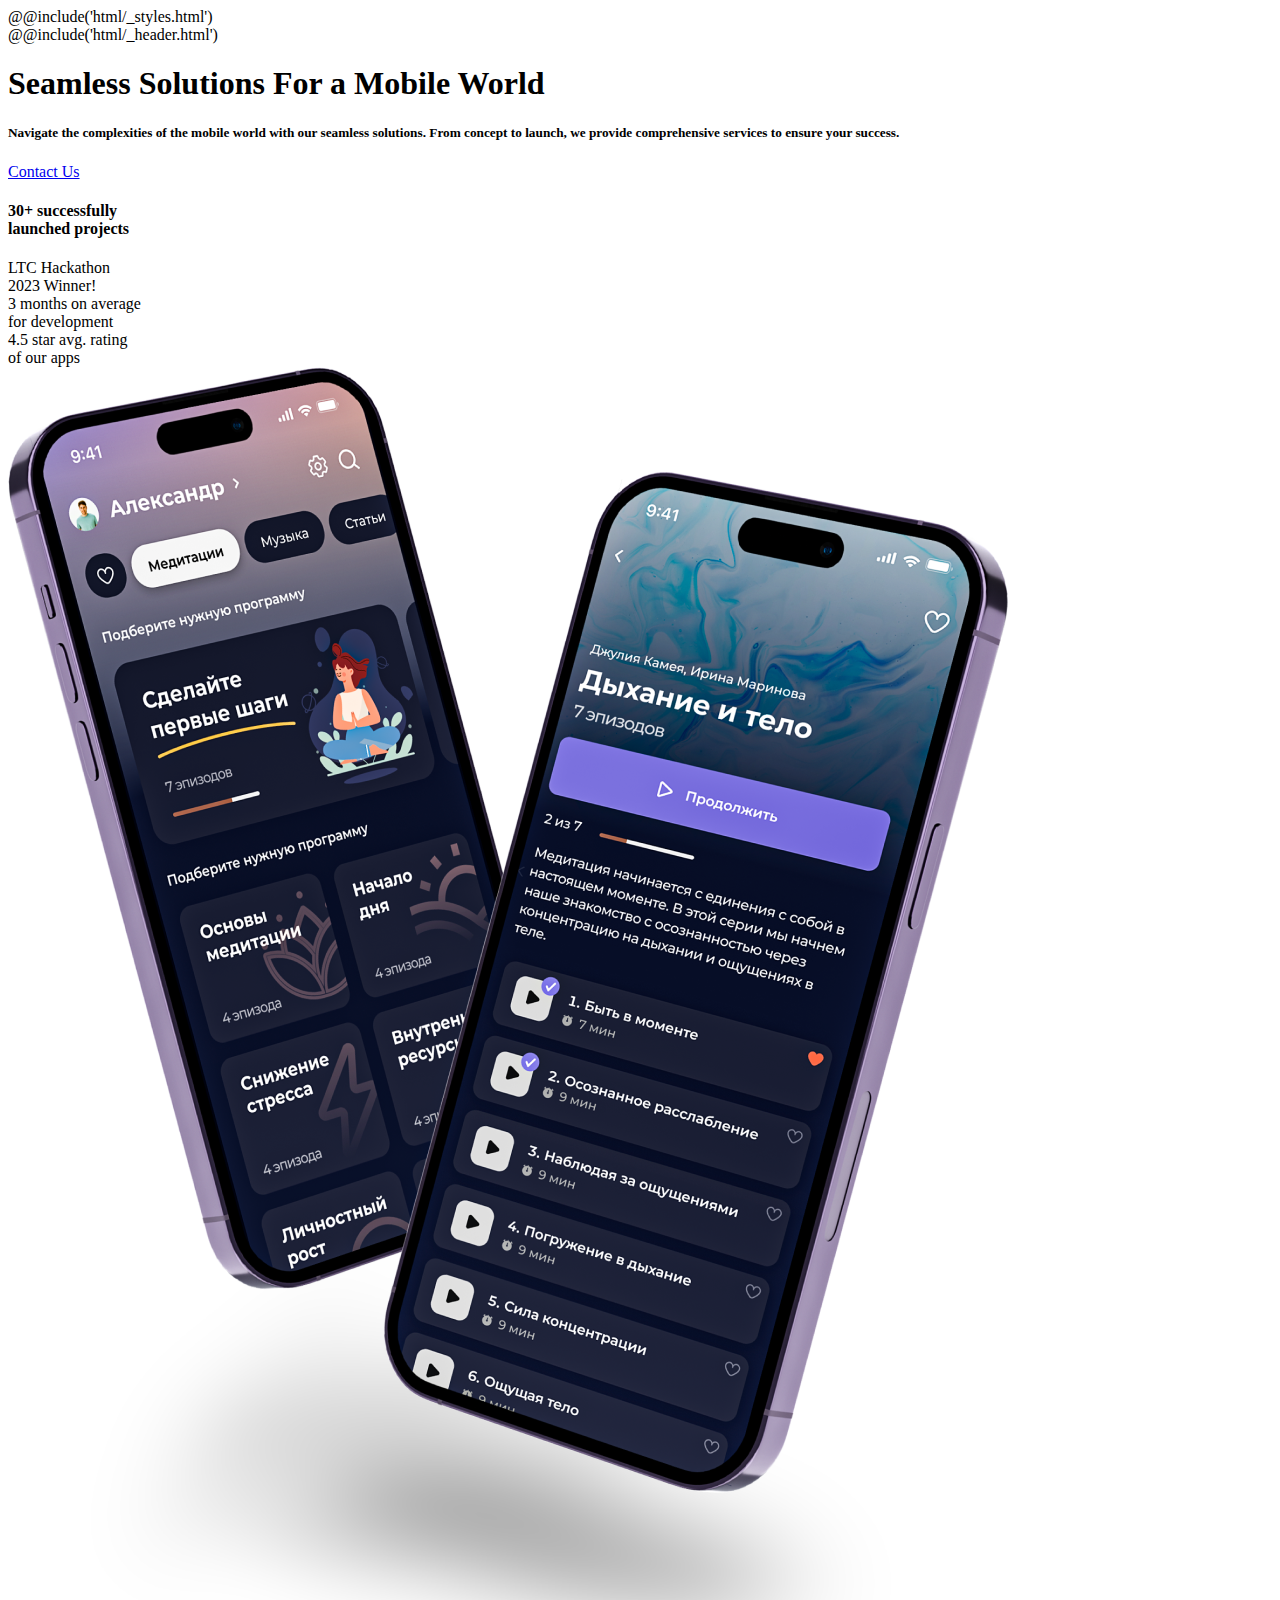
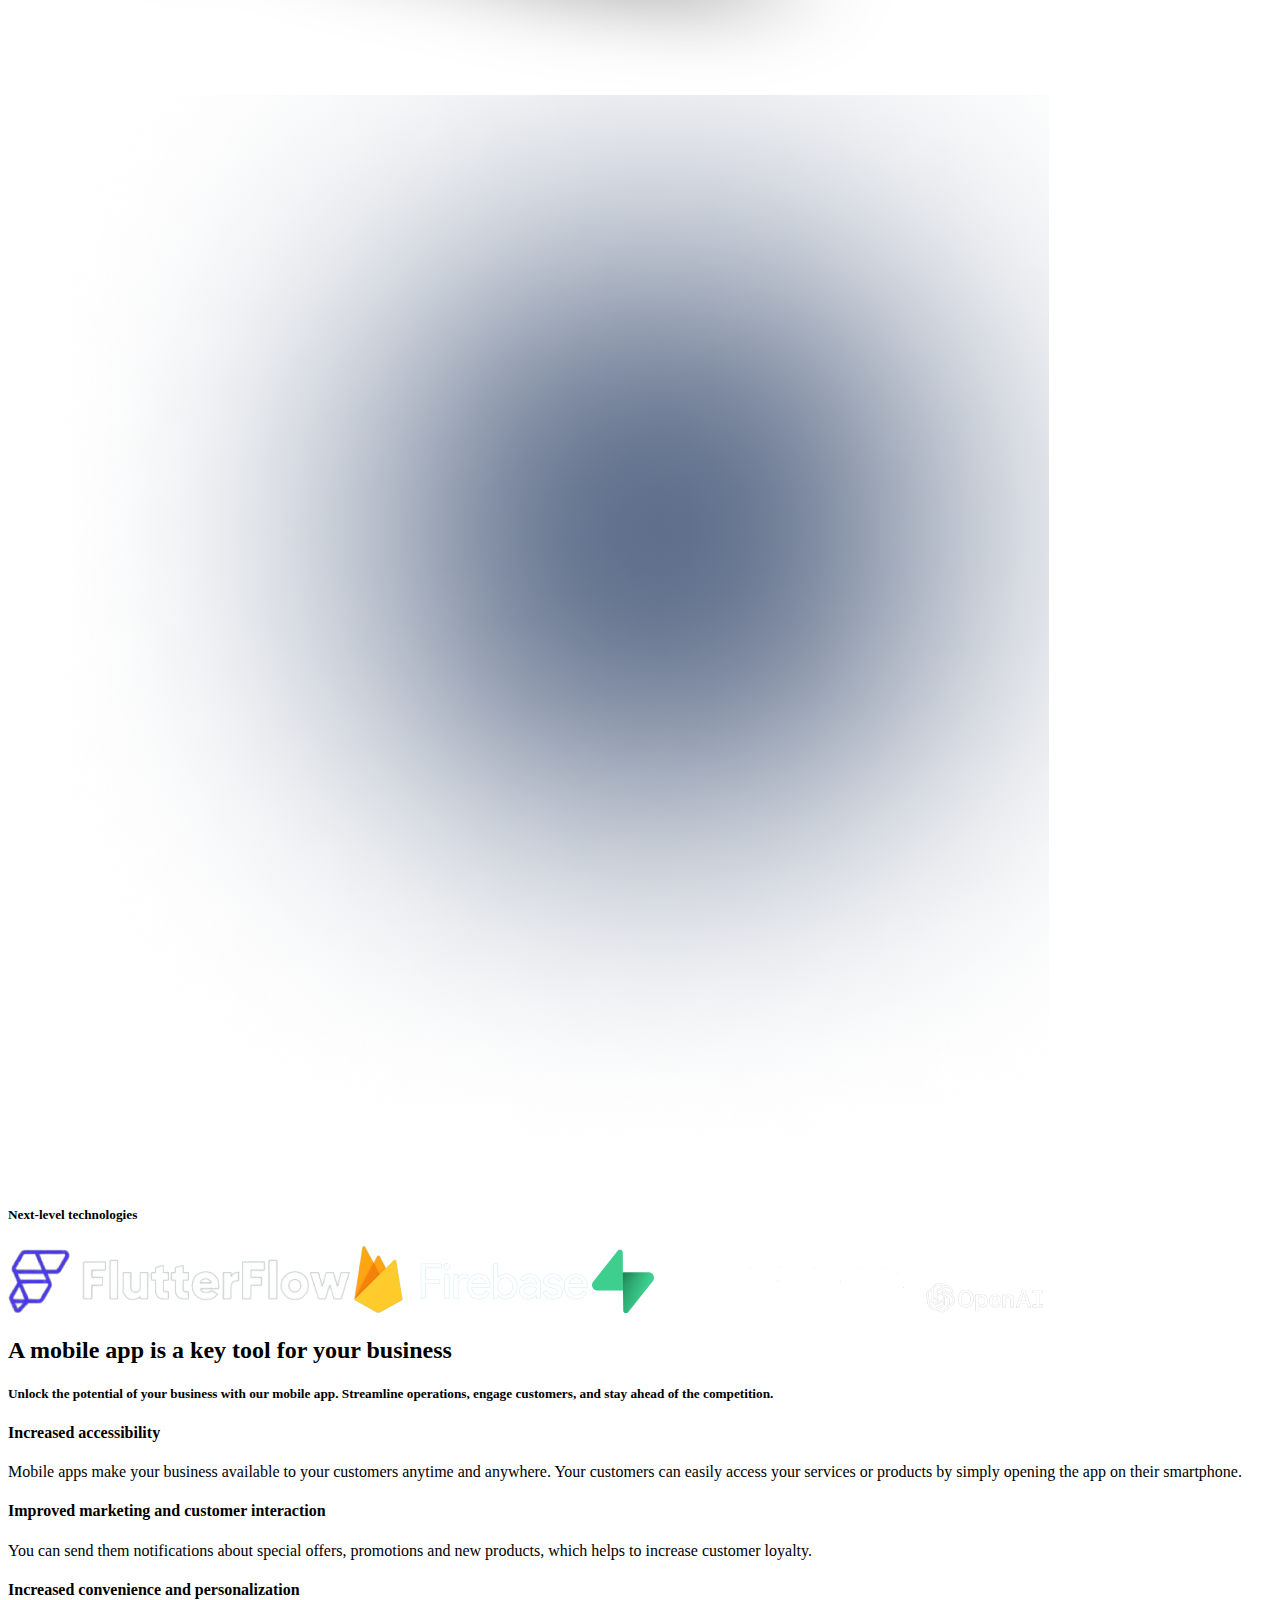
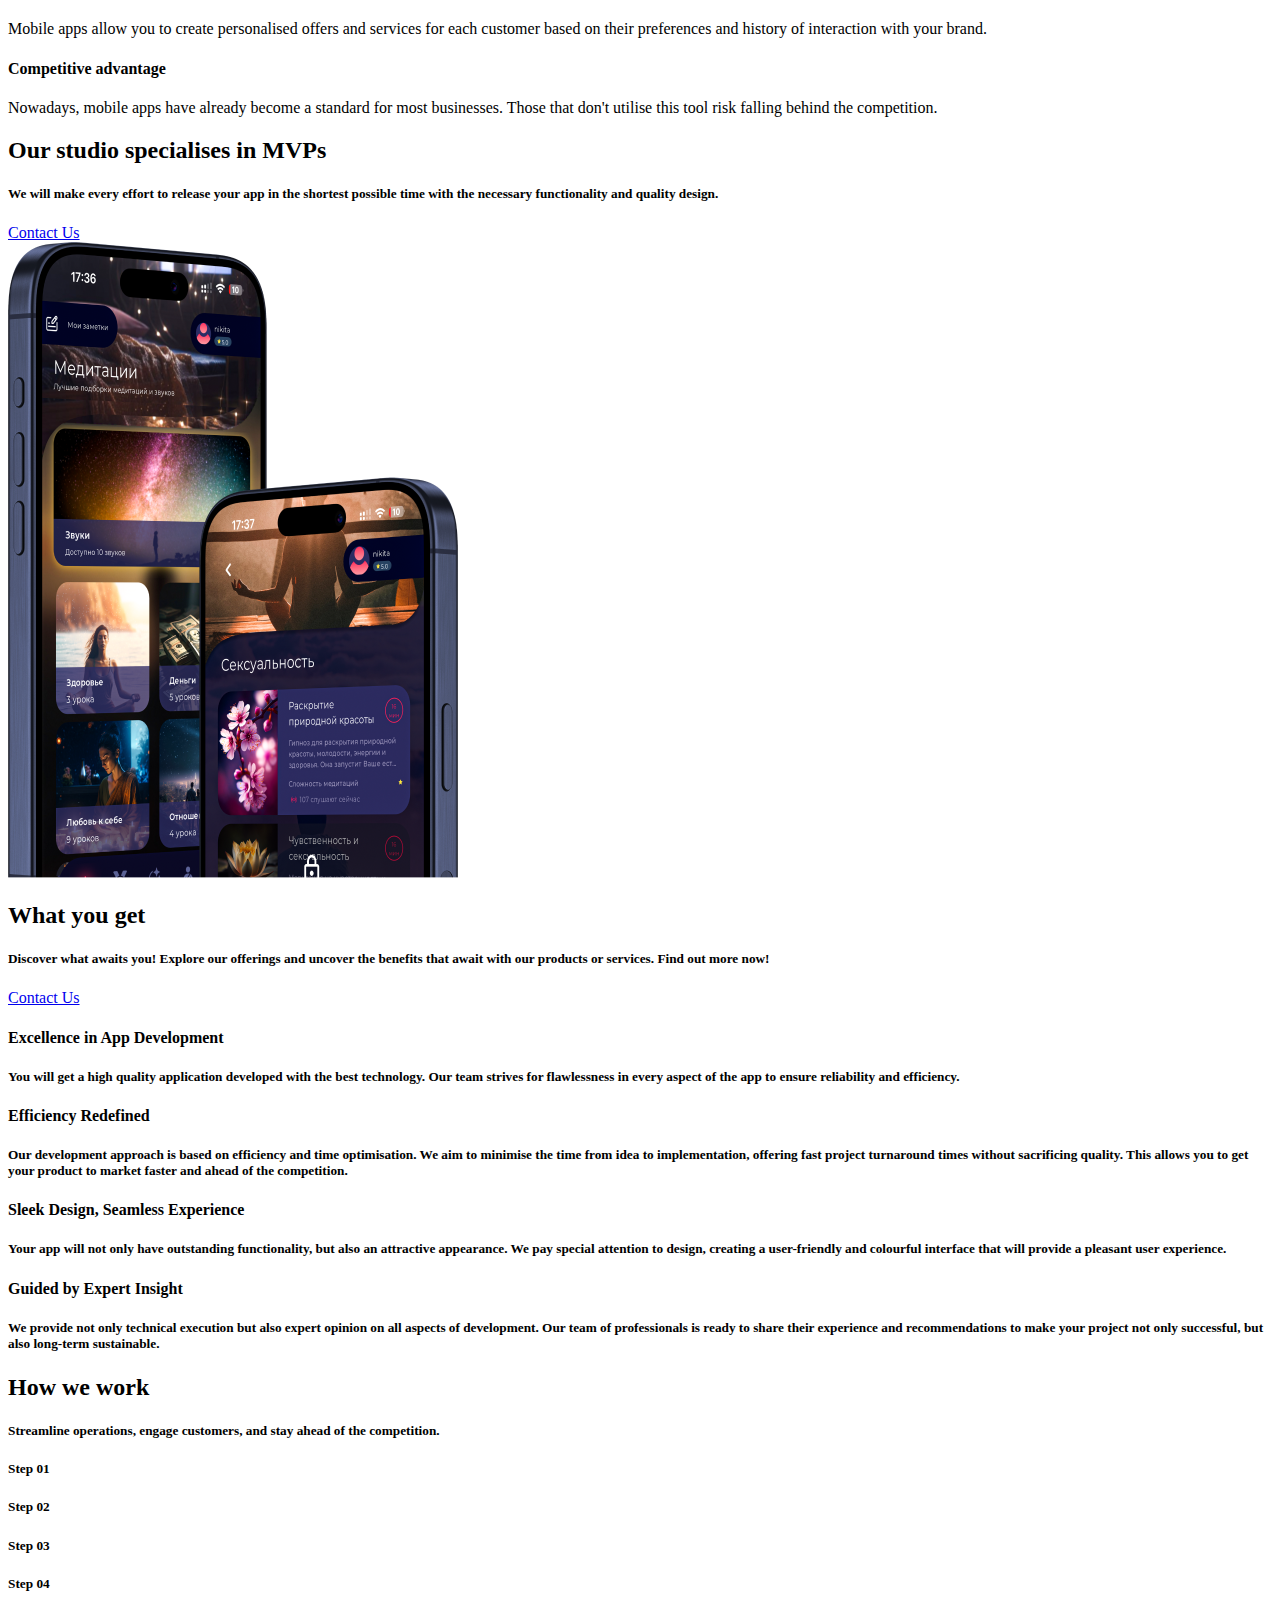
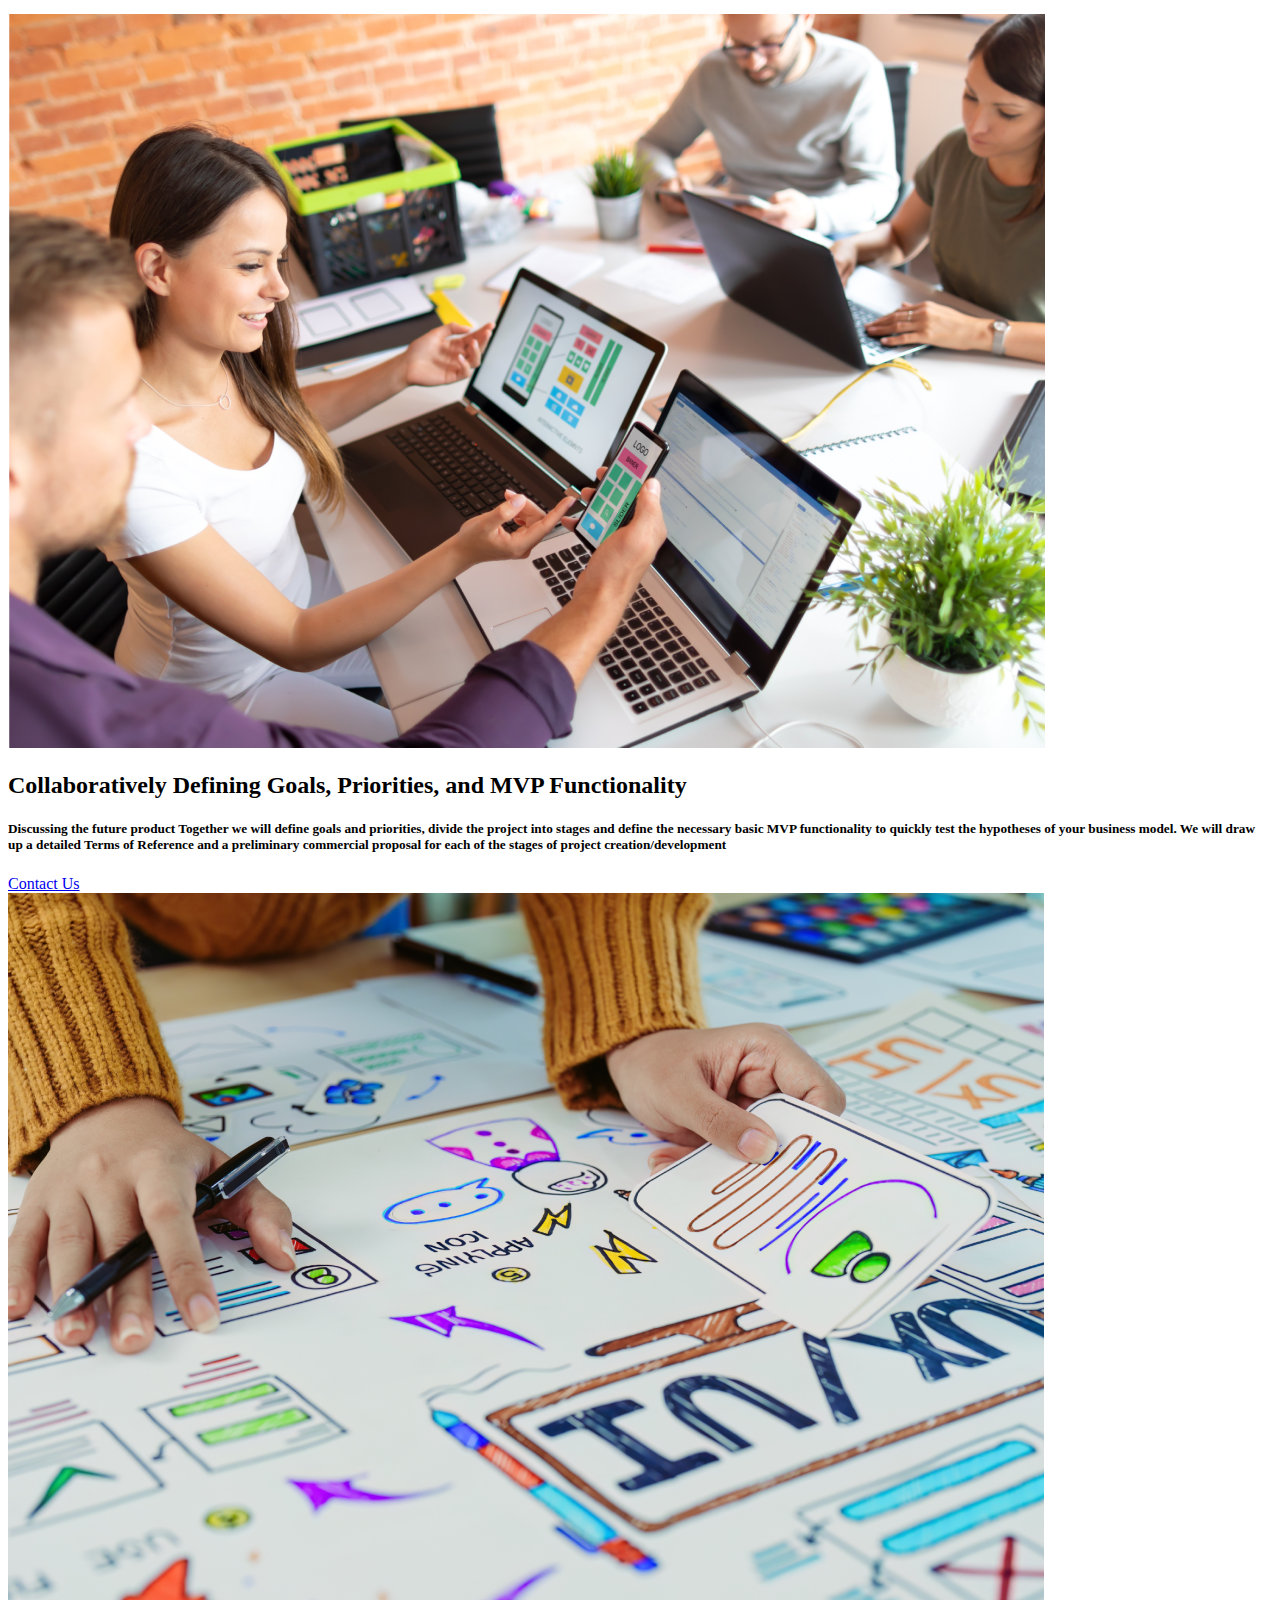
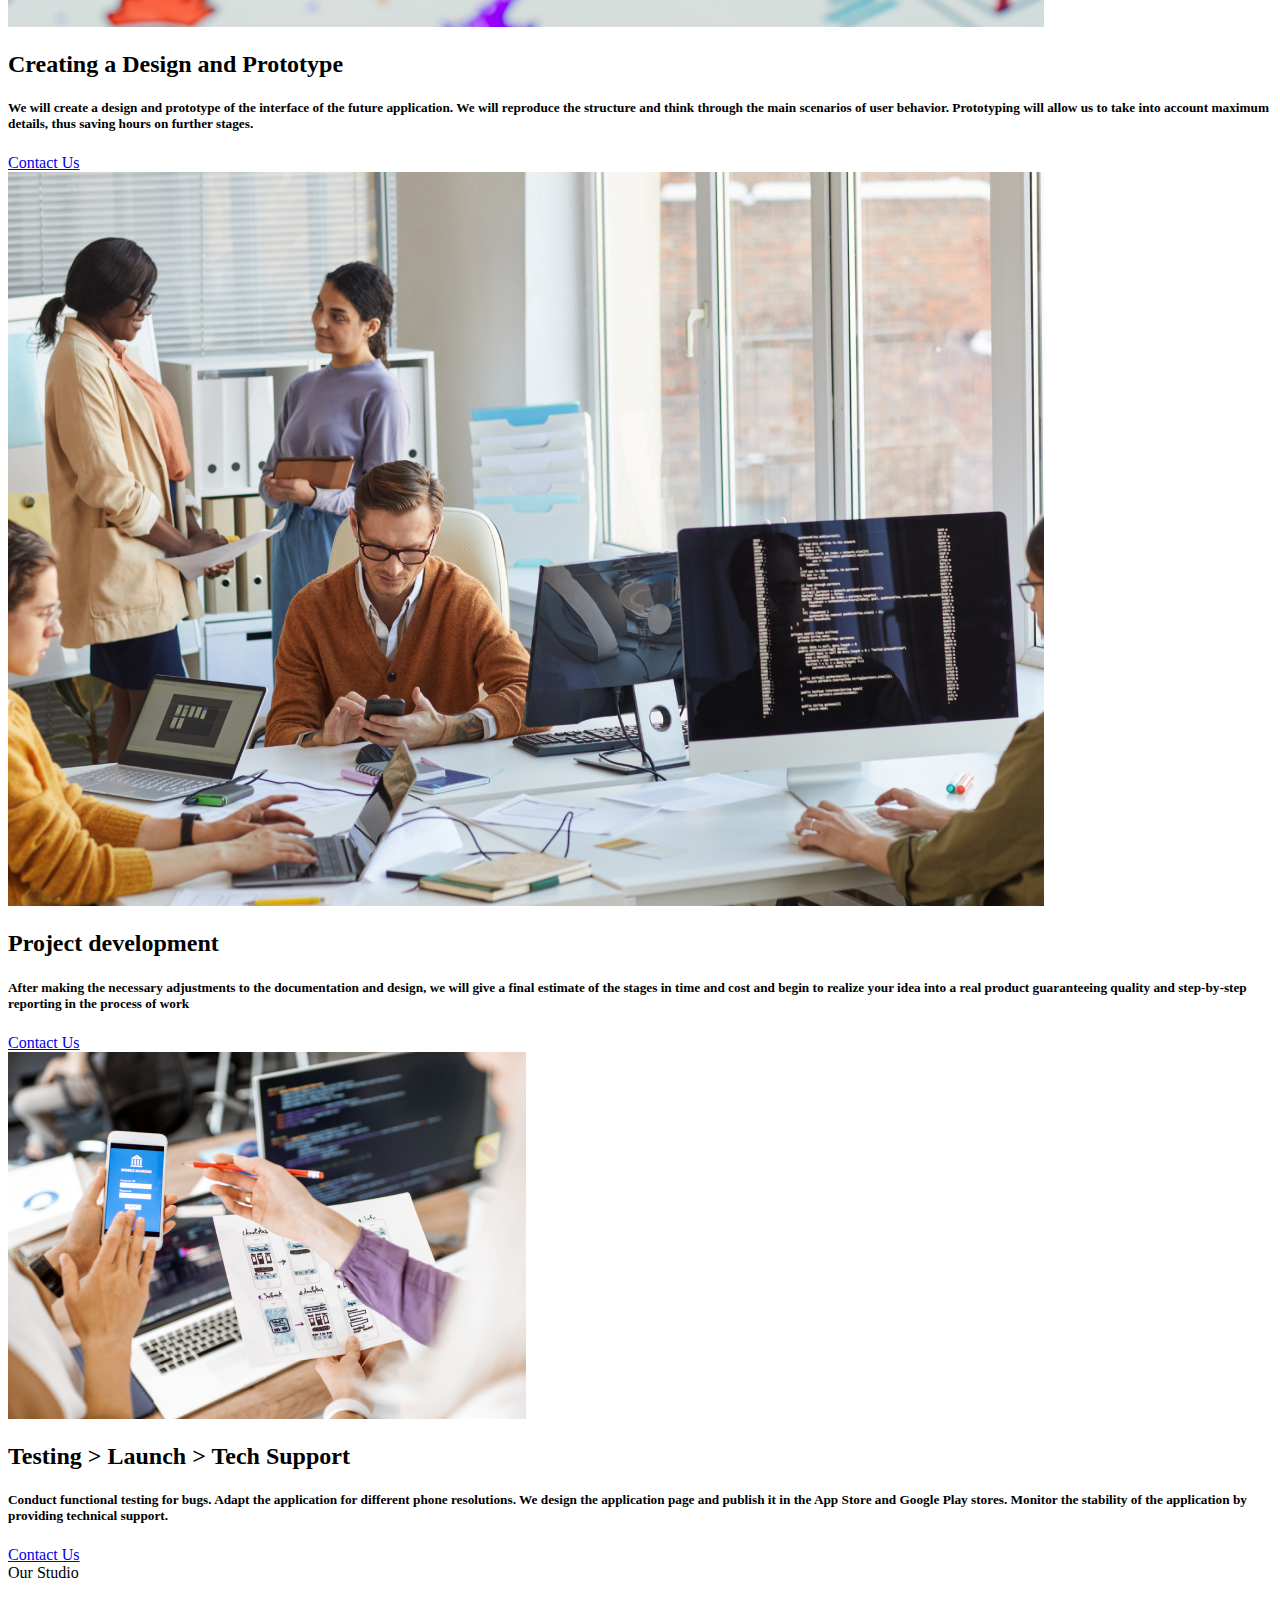
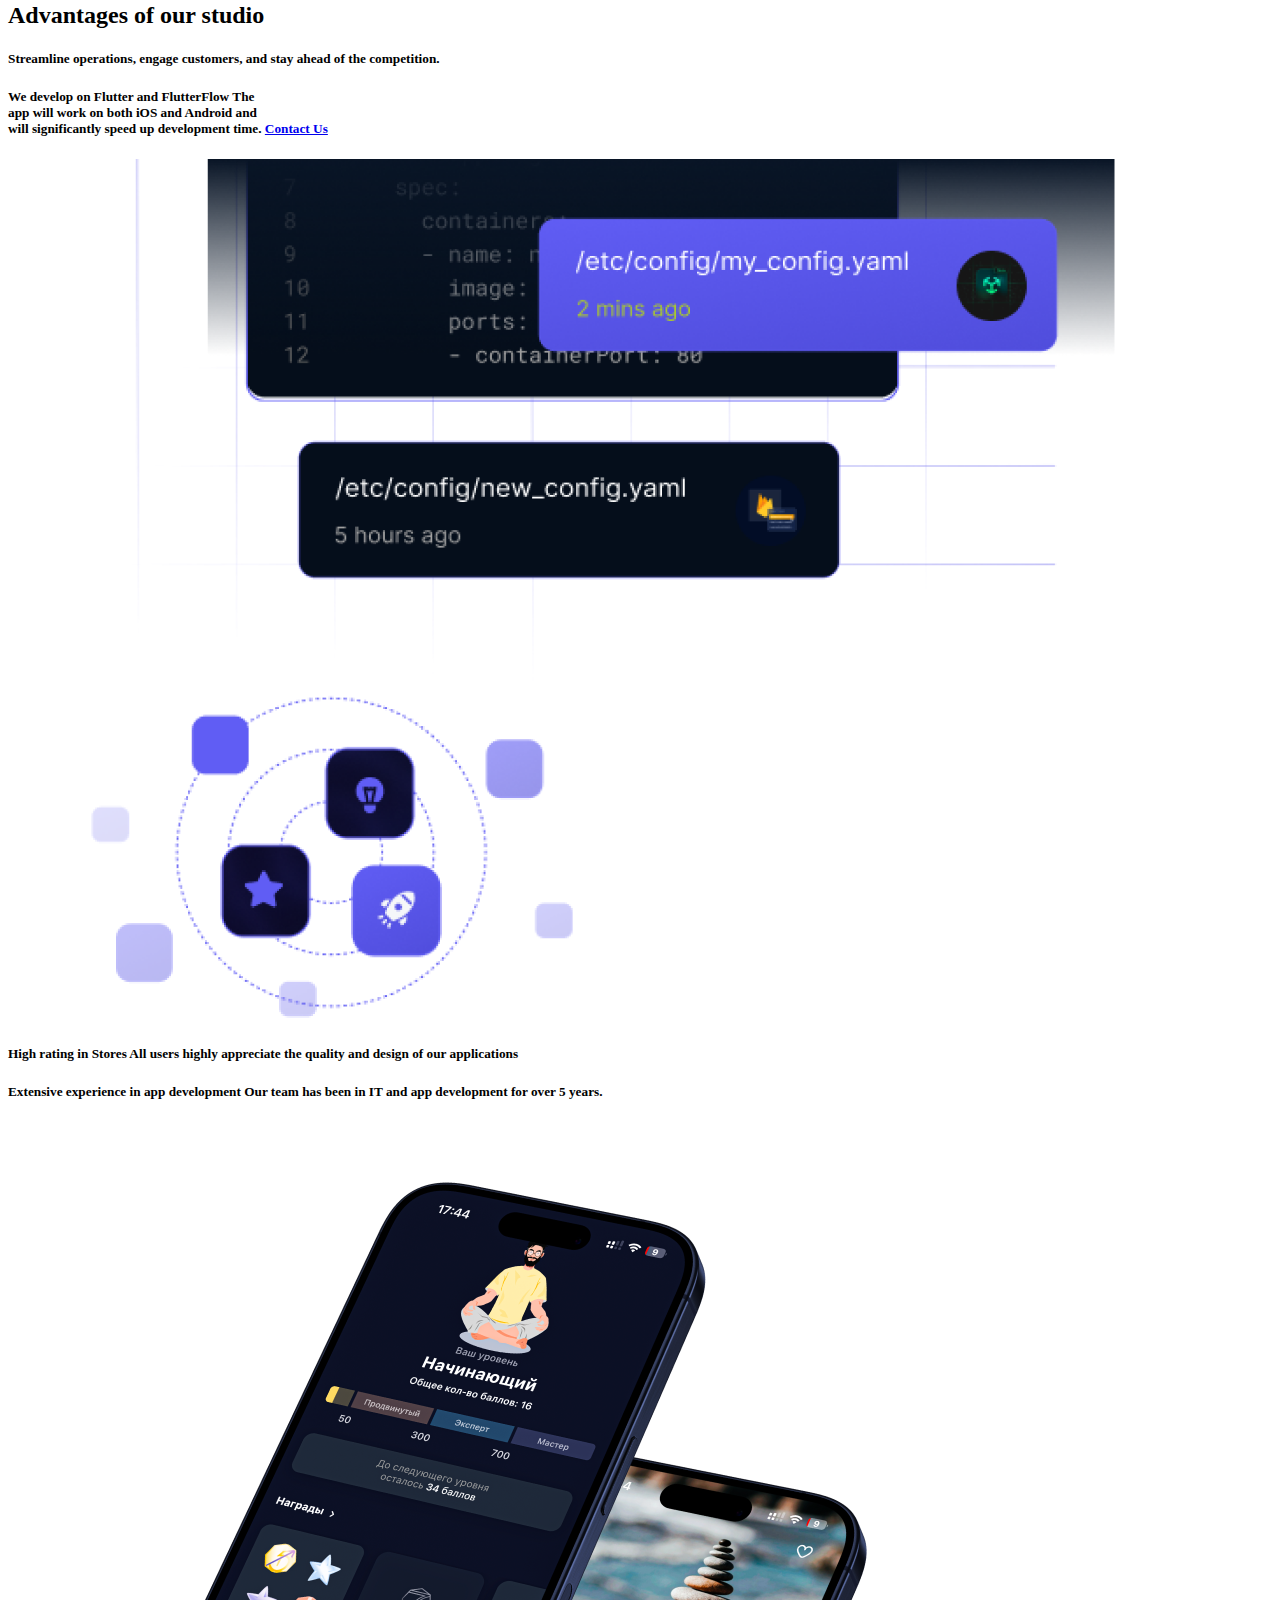
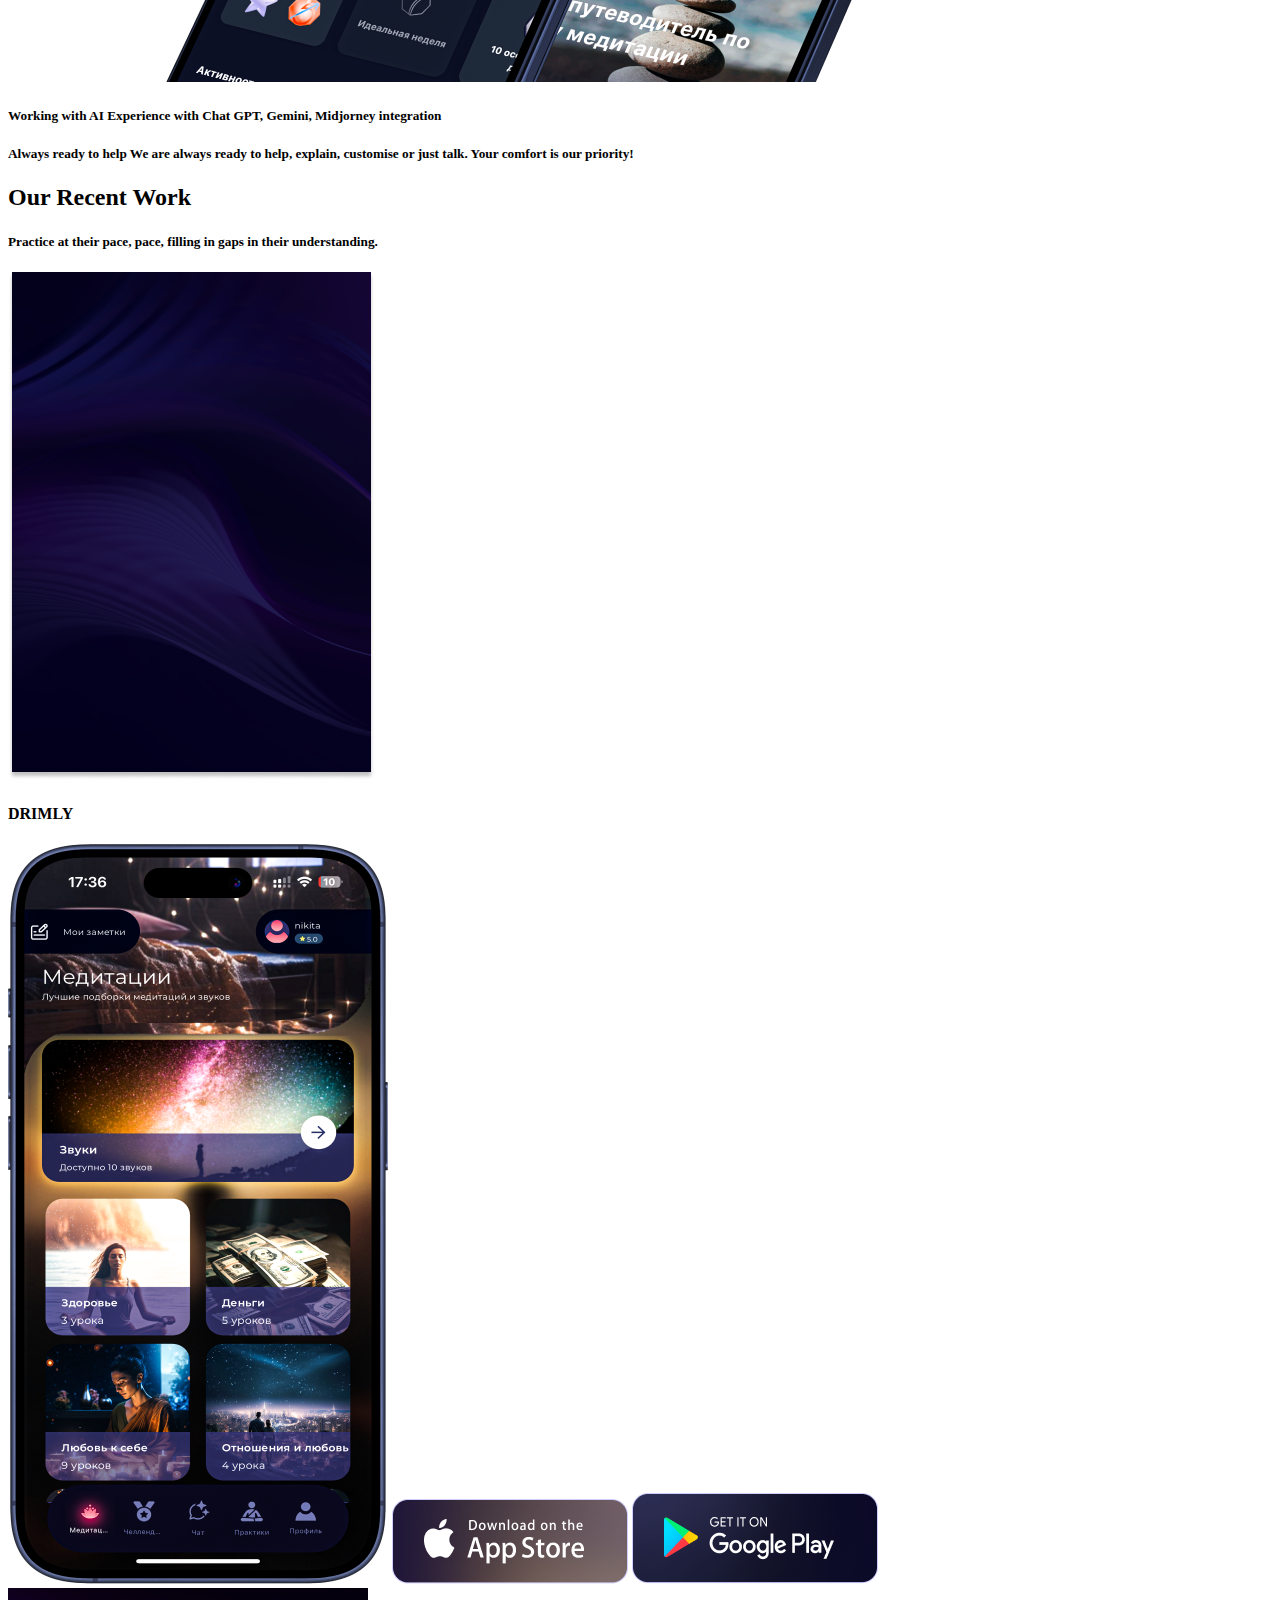
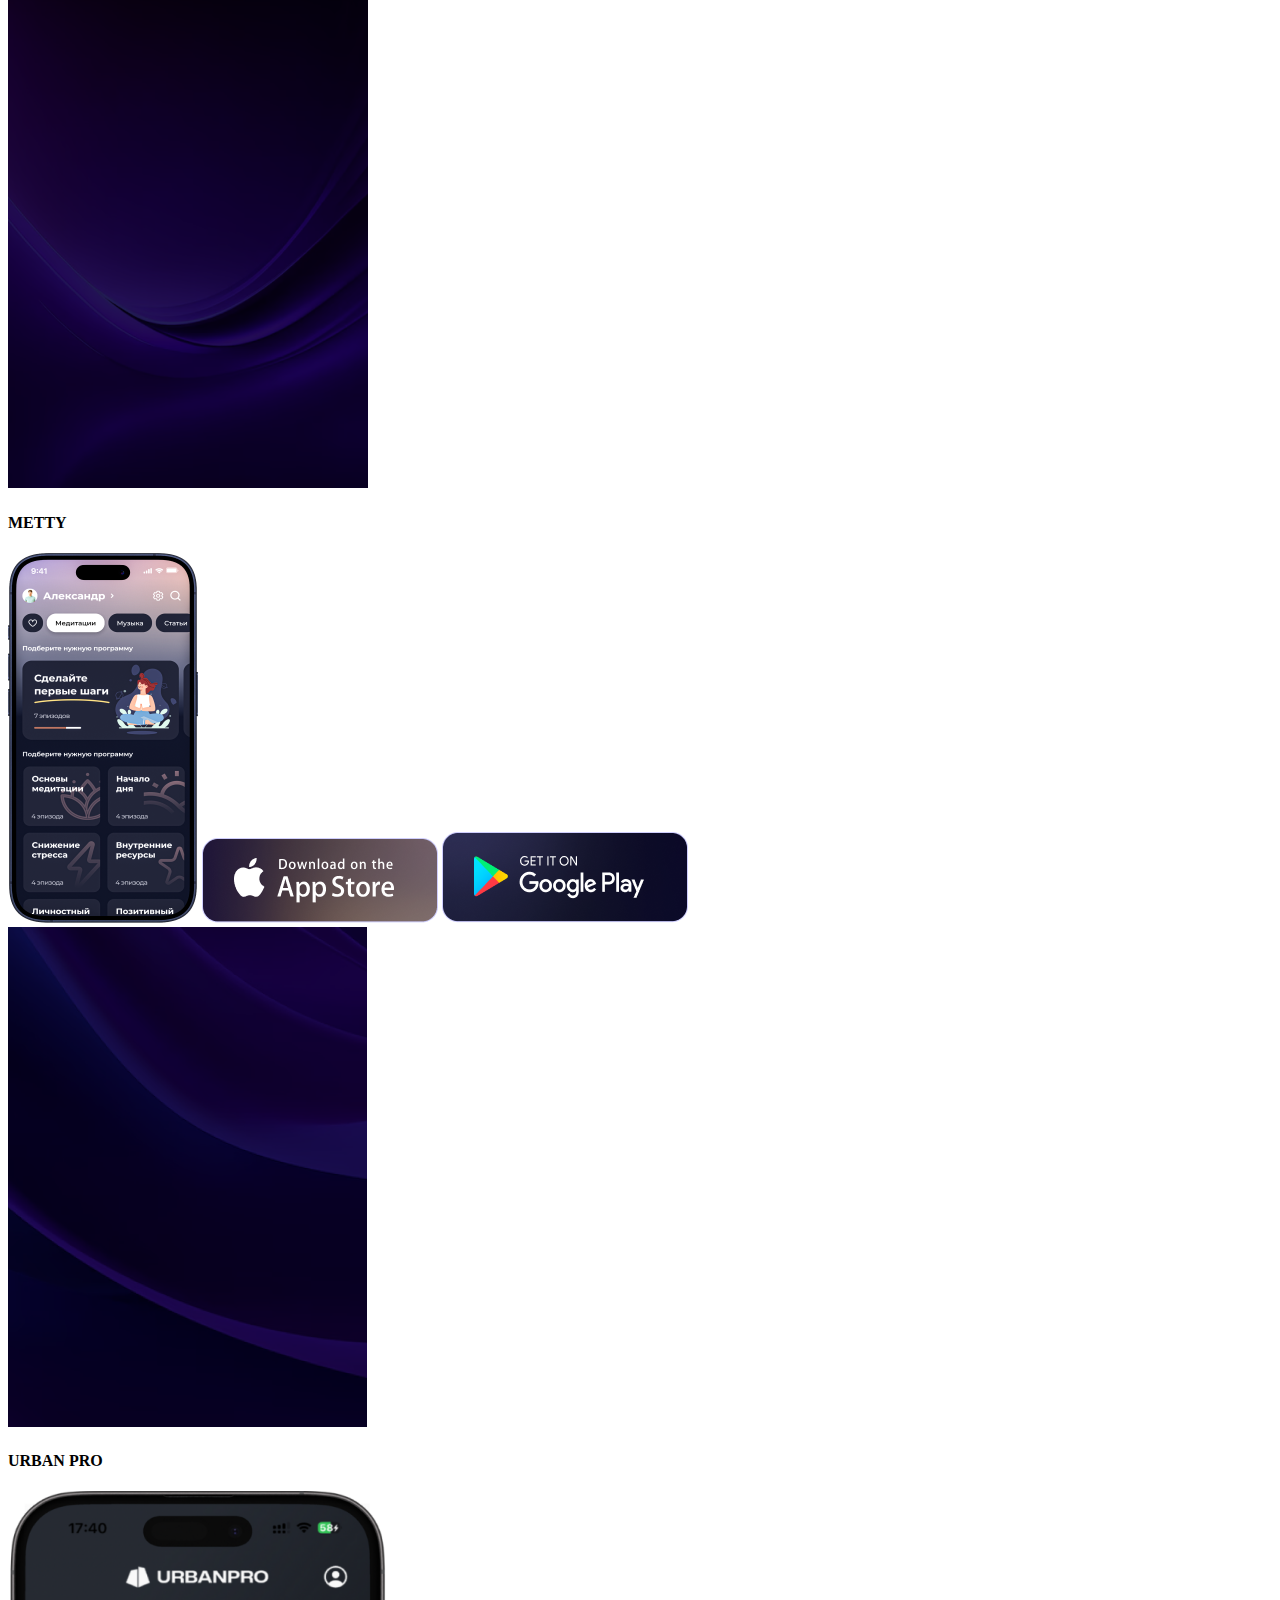
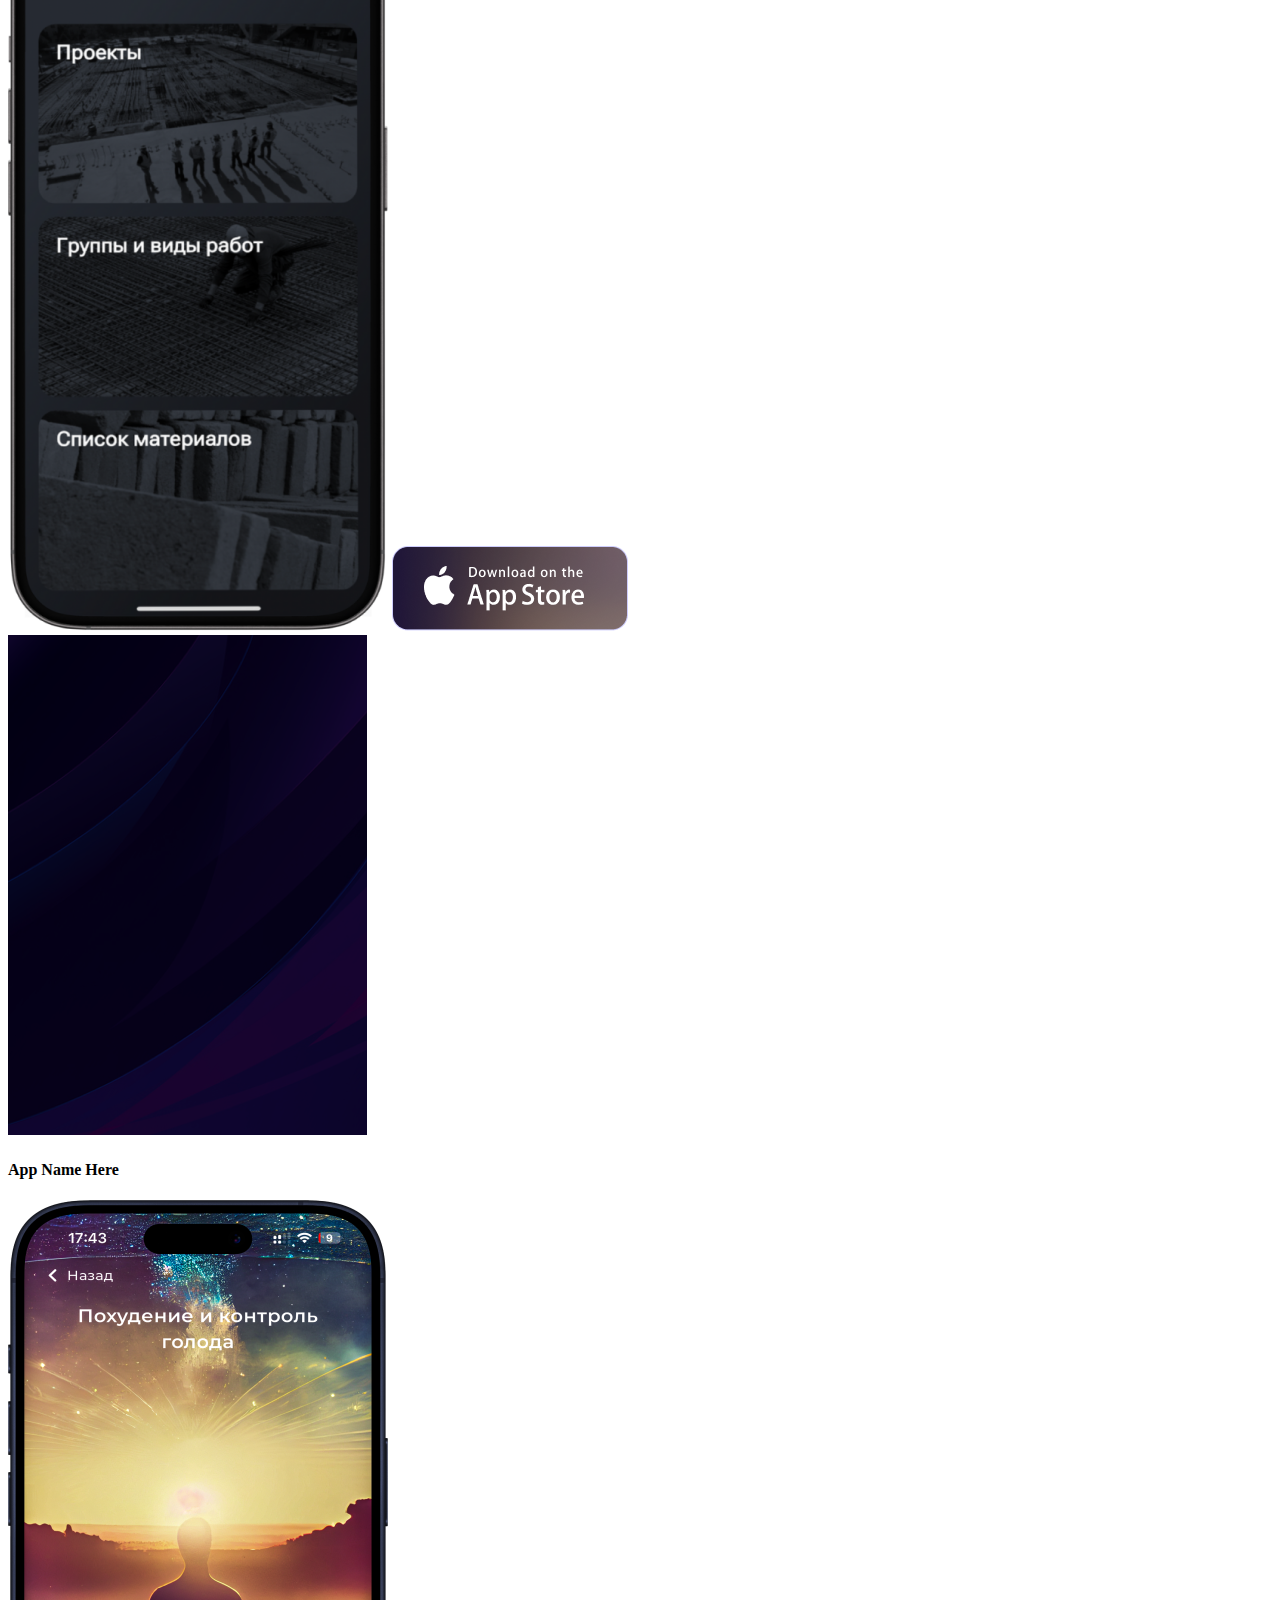
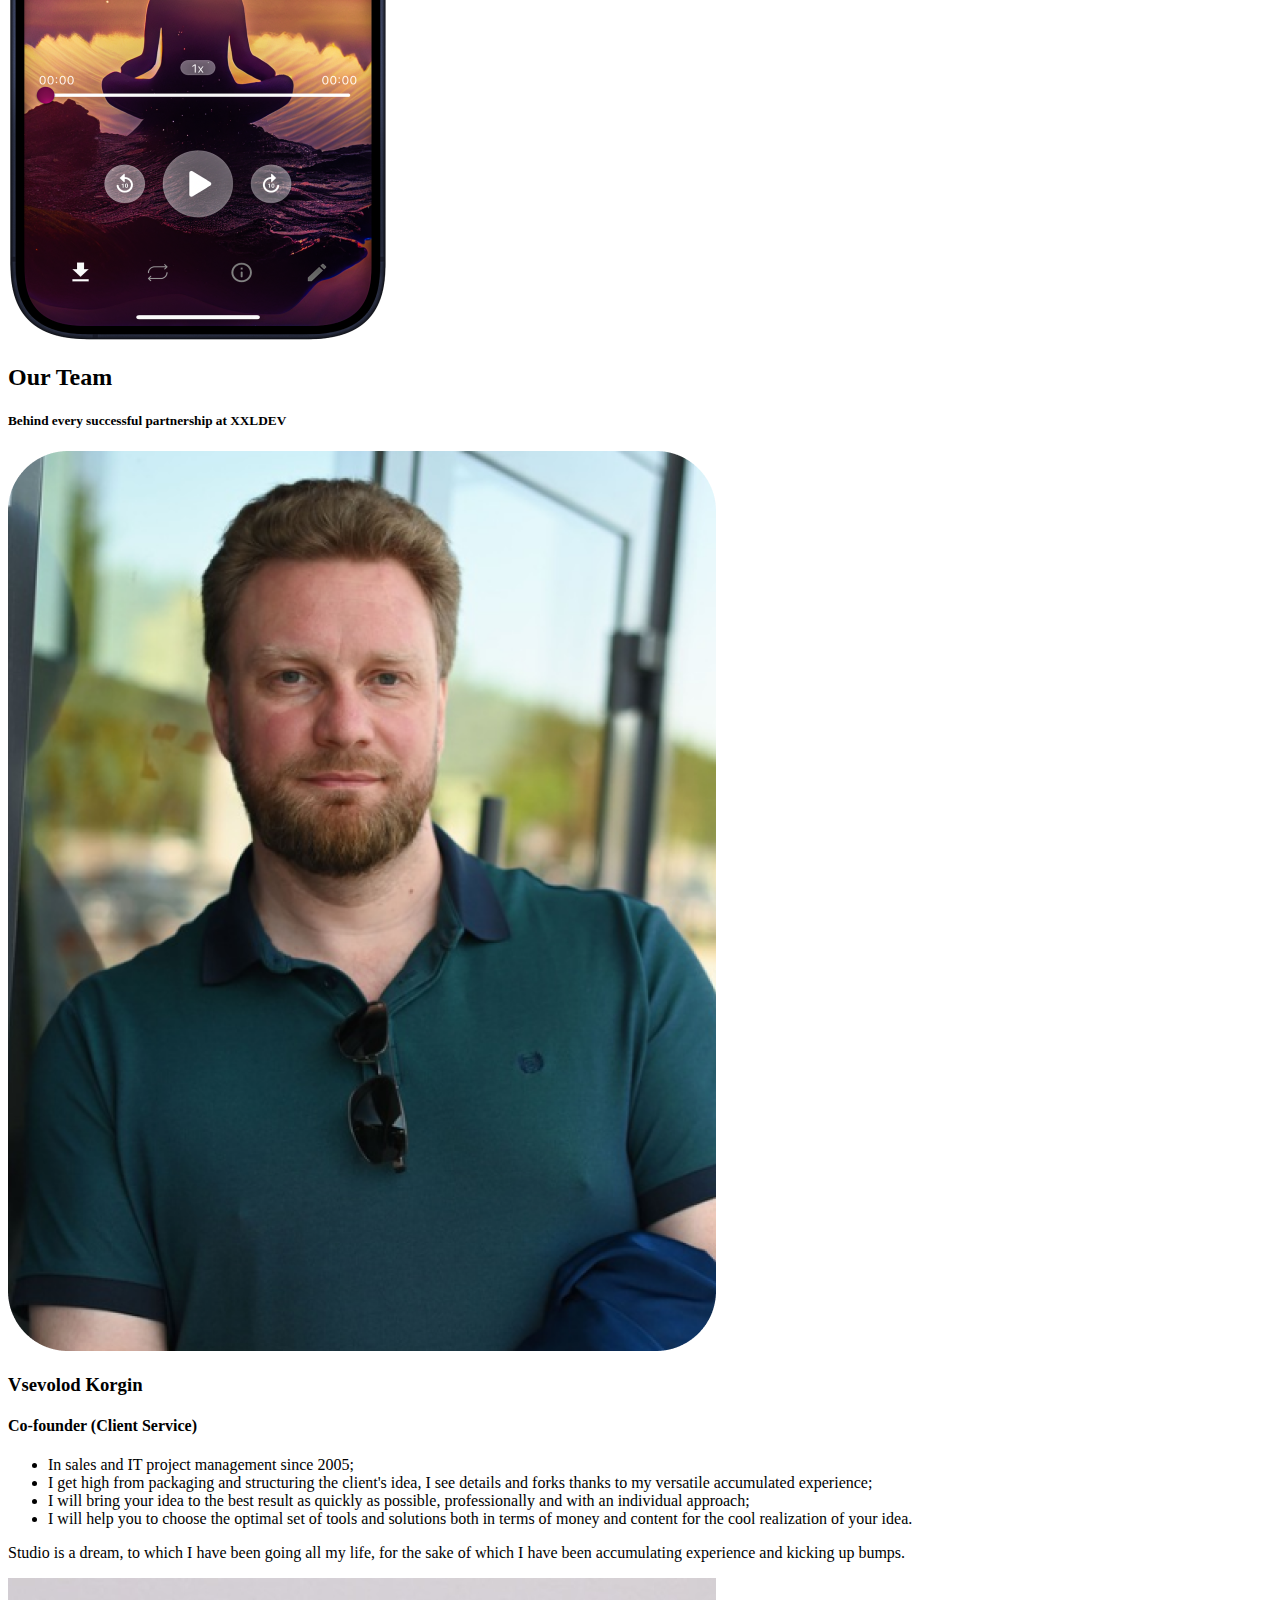
==== commit 48ef3e1d: "3" ====
--- a/index.html
+++ b/index.html
@@ -1,855 +1,563 @@
-<!DOCTYPE html>-<html lang="ru">--<head>-  <title>Project</title>-  <meta charset="UTF-8">-  <meta name="viewport" content="width=device-width, initial-scale=1.0">--  <!-- Reset -->-  <!-- <link rel="stylesheet" type="text/css" href="https://cdnjs.cloudflare.com/ajax/libs/meyer-reset/2.0/reset.min.css"> -->--  <!-- Font Awesome -->-  <!-- <link rel="stylesheet" href="https://stackpath.bootstrapcdn.com/font-awesome/4.7.0/css/font-awesome.min.css"> -->--  <!-- Bootstrap -->-  <!-- <link rel="stylesheet" href="https://cdn.jsdelivr.net/npm/bootstrap@4.5.3/dist/css/bootstrap.min.css"> -->-  <!-- <link rel="stylesheet" href="https://cdn.jsdelivr.net/npm/bootstrap@4.5.3/dist/css/bootstrap-grid.min.css"> -->--  <!-- Libs -->-  <link rel="stylesheet" href="css/libs/nouislider.css">--  <!-- User -->-  <link rel="stylesheet" href="css/config.css">-  <link rel="stylesheet" href="css/fonts.css">-  <link rel="stylesheet" href="css/icons.css">-  <link rel="stylesheet" href="css/style.css">-</head>--<body>-  <div class="wrapper">-    <header class="header">-      <div class="header__container">-        <div class="header__social social">-          <div class="social__list">-            <a href="#" target="_blank" class="social__link">-              <i class="icon-instagram social__icon"></i>-            </a>-            <a href="#" target="_blank" class="social__link">-              <i class="icon-telegram social__icon"></i>-            </a>-            <a href="#" target="_blank" class="social__link">-              <i class="icon-facebook social__icon"></i>-            </a>-          </div>-        </div>-        <div class="header__logo logo">-          <i class="icon-google-drive logo__icon"></i>-          XXL DEV-        </div>-        <nav class="header__menu menu">-          <div class="menu__container">-            <ul class="menu__list">-              <li class="menu__item">-                <a href="#startpage" class="menu__link">Main</a>-              </li>-              <li class="menu__item">-                <a href="#business" class="menu__link">App</a>-              </li>-              <li class="menu__item">-                <a href="#studio" class="menu__link">Studio</a>-              </li>-              <li class="menu__item">-                <a href="#benefits" class="menu__link">Your Benefits</a>-              </li>-              <li class="menu__item">-                <a href="#work" class="menu__link">How We Work</a>-              </li>-              <li class="menu__item">-                <a href="#advantages" class="menu__link">Advantages</a>-              </li>-              <li class="menu__item">-                <a href="#projects" class="menu__link">Our Work</a>-              </li>-              <li class="menu__item">-                <a href="#team" class="menu__link">Team</a>-              </li>-              <li class="menu__item">-                <a href="#faq" class="menu__link">FAQ</a>-              </li>-              <li class="menu__item">-                <a href="#feedback" class="menu__link">Feedback</a>-              </li>-            </ul>-          </div>-        </nav>-        <div class="translate">ENG</div>-        <div class="header__burger burger">-          <button class="burger__btn">-            <div></div>-          </button>-        </div>-      </div>-    </header>--    <section class="startpage" id="startpage">-      <div class="startpage__container">-        <div class="startpage__title maintitle">-          <h1 class="maintitle__title">Seamless Solutions for a Mobile World</h1>-          <h5 class="maintitle__subtitle">Navigate the complexities of the mobile world with our seamless solutions. From concept to launch, we provide comprehensive services to ensure your success.</h5>-          <a class="contactus feedback__link" href="#feedback">-            Contact Us-            <i class="contactus__icon icon-arrow1-top-right"></i>-          </a>-        </div>-        <div class="startpage__achievment achievment">-          <i class="achievment__icon icon-medal">-            <div class="path1"></div>-            <div class="path2"></div>-            <div class="path3"></div>-            <div class="path4"></div>-            <div class="path5"></div>-          </i>-          <div class="achievment__devider"></div>-          <h4 class="achievment__text">30+ successfully-            <br>launched projects-          </h4>-        </div>-        <div class="startpage__phone phone">-          <div class="phone__note _1">-            <i class="phone__icon icon-cup"></i> LTC Hackathon-            <br>2023 Winner!-          </div>-          <div class="phone__note _2">-            <i class="phone__icon icon-ticket-time"></i> 3 months on average-            <br>for development-          </div>-          <div class="phone__note _3">-            <i class="phone__icon icon-star"></i> 4.5 star avg. rating-            <br>of our apps-          </div>-          <picture>-            <source srcset="./img/attachements/startpage-phones.webp" type="image/webp">-            <img class="phone__pic" src="./img/attachements/startpage-phones.png" alt="">-          </picture>-          <picture>-            <source srcset="./img/background/startpage-light-bg.webp" type="image/webp">-            <img class="phone__light" src="./img/background/startpage-light-bg.png" alt="">-          </picture>-        </div>-        <div class="startpage__technologies technologies">-          <h5 class="technologies__title">Next-level technologies</h5>-          <div class="technologies__list">-            <picture>-              <source srcset="./img/logo/company-1.webp" type="image/webp">-              <img src="./img/logo/company-1.png" alt="" class="technologies__pic">-            </picture>-            <picture>-              <source srcset="./img/logo/company-2.webp" type="image/webp">-              <img src="./img/logo/company-2.png" alt="" class="technologies__pic">-            </picture>-            <picture>-              <source srcset="./img/logo/company-3.webp" type="image/webp">-              <img src="./img/logo/company-3.png" alt="" class="technologies__pic">-            </picture>-            <picture>-              <source srcset="./img/logo/company-4.webp" type="image/webp">-              <img src="./img/logo/company-4.png" alt="" class="technologies__pic">-            </picture>-          </div>-        </div>-      </div>-    </section>-    <section class="business">-      <div class="business__container">-        <h2 class="business__title title" id="business">-          A mobile app is a <span class="_color-blue">key tool for your business</span>-        </h2>-        <h5 class="business__subitle subtitle">-          Unlock the potential of your business with our mobile app. Streamline operations, engage customers, and stay ahead of the competition.-        </h5>-        <div class="business__list">-          <div class="business__item" id="business_item1">-            <i class="icon-accessibility business__icon"></i>-            <h4 class="business__name">Increased accessibility</h4>-            <p class="business__desc">Mobile apps make your business available to your customers anytime and anywhere. Your customers can easily access your services or products by simply opening the app on their smartphone.</p>-          </div>-          <div class="business__item" id="business_item2">-            <i class="icon-category business__icon"></i>-            <h4 class="business__name">Improved marketing and customer interaction</h4>-            <p class="business__desc">You can send them notifications about special offers, promotions and new products, which helps to increase customer loyalty.</p>-          </div>-          <div class="business__item" id="business_item3">-            <i class="icon-graphic business__icon"></i>-            <h4 class="business__name">Increased convenience and personalization</h4>-            <p class="business__desc">Mobile apps allow you to create personalised offers and services for each customer based on their preferences and history of interaction with your brand.</p>-          </div>-          <div class="business__item" id="business_item4">-            <i class="icon-friends business__icon"></i>-            <h4 class="business__name">Competitive advantage</h4>-            <p class="business__desc">Nowadays, mobile apps have already become a standard for most businesses. Those that don't utilise this tool risk falling behind the competition.</p>-          </div>-        </div>-      </div>-    </section>-    <section class="studio" id="studio">-      <div class="studio__container">-        <div class="studio__info">-          <h2 class="studio__title title">Our studio specialises in <span class="_color-blue">MVPs</span>-          </h2>-          <h5 class="studio__subtitle">We will make every effort to release your app in the shortest possible time with the necessary functionality and quality design.</h5>-          <a class="contactus feedback__link" href="#feedback">-            Contact Us-            <i class="contactus__icon icon-arrow1-top-right"></i>-          </a>-        </div>-        <div class="studio__pic">-          <picture>-            <source srcset="img/attachements/studio-phones.webp" type="image/webp">-            <img class="studio__img" src="img/attachements/studio-phones.png" alt="">-          </picture>-        </div>-      </div>-    </section>-    <section class="benefits" id="benefits">-      <div class="benefits__container">-        <div class="benefits__header">-          <h2 class="benefits__title title">What you <span class="_color-blue">get</span>-          </h2>-          <h5 class="benefits__subtitle">Discover what awaits you! Explore our offerings and uncover the benefits that await with our products or services. Find out more now!</h5>-        </div>-        <a href="#feedback" class="benefits__contact contactus feedback__link">-          Contact Us-          <i class="contactus__icon icon-arrow1-top-right"></i>-        </a>-        <div class="benefits__list">-          <div class="benefits__item">-            <h4 class="benefits__name">Excellence in App Development</h4>-            <h5 class="benefits__desc">You will get a high quality application developed with the best technology. Our team strives for flawlessness in every aspect of the app to ensure reliability and efficiency.</h5>-          </div>-          <div class="benefits__item">-            <h4 class="benefits__name">Efficiency Redefined</h4>-            <h5 class="benefits__desc">Our development approach is based on efficiency and time optimisation. We aim to minimise the time from idea to implementation, offering fast project turnaround times without sacrificing quality. This allows you to get your product to market faster and ahead of the competition.</h5>-          </div>-          <div class="benefits__item">-            <h4 class="benefits__name">Sleek Design, Seamless Experience</h4>-            <h5 class="benefits__desc">Your app will not only have outstanding functionality, but also an attractive appearance. We pay special attention to design, creating a user-friendly and colourful interface that will provide a pleasant user experience.</h5>-          </div>-          <div class="benefits__item">-            <h4 class="benefits__name">Guided by Expert Insight</h4>-            <h5 class="benefits__desc">We provide not only technical execution but also expert opinion on all aspects of development. Our team of professionals is ready to share their experience and recommendations to make your project not only successful, but also long-term sustainable.</h5>-          </div>-        </div>-      </div>-    </section>-    <section class="work" id="work">-      <div class="work__header">-        <h2 class="work__title title">How we <span class="_color-blue">work</span>-        </h2>-        <h5 class="work__subtitle subtitle">Streamline operations, engage customers, and stay ahead of the competition.</h5>-      </div>-      <div class="work__steps steps tabs">-        <div class="steps__container">-          <div class="steps__header ">-            <h5 class="steps__tab tabs__title _active">Step 01</h5>-            <h5 class="steps__tab tabs__title">Step 02</h5>-            <h5 class="steps__tab tabs__title">Step 03</h5>-            <h5 class="steps__tab tabs__title">Step 04</h5>-          </div>-          <div class="steps__list tabs__list">-            <div class="steps__item tabs__item _active">-              <div class="steps__pic">-                <picture>-                  <source srcset="./img/attachements/howwework-step1-pic.webp" type="image/webp">-                  <img src="./img/attachements/howwework-step1-pic.png" alt="" class="steps__img">-                </picture>-                <!-- <div class="steps__card card">-                    <h6 class="card__title">-                      2-Defining Goal-                    </h6>-                    <div class="card__profiles">-                      <picture><source srcset="img/attachements/howwework-step1-avatar1.webp" type="image/webp"><img src="img/attachements/howwework-step1-avatar1.png" alt="" class="card__avatar"></picture>-                      <picture><source srcset="img/attachements/howwework-step1-avatar2.webp" type="image/webp"><img src="img/attachements/howwework-step1-avatar2.png" alt="" class="card__avatar"></picture>-                      <picture><source srcset="img/attachements/howwework-step1-avatar3.webp" type="image/webp"><img src="img/attachements/howwework-step1-avatar3.png" alt="" class="card__avatar"></picture>-                    </div>-                    <div class="card__icons">-                      <button class="card__btn">-                        <i class="card__icon icon-microphone"></i>-                        <i class="card__icon icon-fileshare"></i>-                      </button>-                    </div>-                    <div class="card__info">-                      <div class="card__author">-                        <picture><source srcset="img/attachements/howwework-step1-avatar4.webp" type="image/webp"><img src="img/attachements/howwework-step1-avatar4.png" alt="" class=""></picture>-                      </div>-                      -                      <h6 class="card__fio">Phillipe Jaan <br></h6>-                      <span class="card__review">Nice work</span>-                      <span class="card__time">05:20pm</span>-                      <button class="card__other"><div></div></button>-                      <div class="card__deviders"></div>-                    </div>-                  </div> -->-              </div>-              <div class="steps__info">-                <h2 class="steps__name">Collaboratively Defining Goals, Priorities, and MVP Functionality</h2>-                <h5 class="steps__desc">Discussing the future product Together we will define goals and priorities, divide the project into stages and define the necessary basic MVP functionality to quickly test the hypotheses of your business model. We will draw up a detailed Terms of Reference and a preliminary commercial proposal for each of the stages of project creation/development</h5>-                <a href="#feedback" class="steps__contact contactus feedback__link">-                  Contact Us <i class="contactus__icon icon-arrow1-top-right"></i>-                </a>-              </div>-            </div>-            <div class="steps__item tabs__item">-              <div class="steps__pic">-                <picture>-                  <source srcset="./img/attachements/howwework-step2-pic.webp" type="image/webp">-                  <img src="./img/attachements/howwework-step2-pic.png" alt="" class="steps__img">-                </picture>-              </div>-              <div class="steps__info">-                <h2 class="steps__name">Creating a Design and Prototype</h2>-                <h5 class="steps__desc">We will create a design and prototype of the interface of the future application. We will reproduce the structure and think through the main scenarios of user behavior. Prototyping will allow us to take into account maximum details, thus saving hours on further stages.</h5>-                <a href="#feedback" class="steps__contact contactus feedback__link">-                  Contact Us-                  <i class="contactus__icon icon-arrow1-top-right"></i>-                </a>-              </div>-            </div>-            <div class="steps__item tabs__item">-              <div class="steps__pic">-                <picture>-                  <source srcset="./img/attachements/howwework-step3-pic.webp" type="image/webp">-                  <img src="./img/attachements/howwework-step3-pic.png" alt="" class="steps__img">-                </picture>-              </div>-              <div class="steps__info">-                <h2 class="steps__name">Project development</h2>-                <h5 class="steps__desc">After making the necessary adjustments to the documentation and design, we will give a final estimate of the stages in time and cost and begin to realize your idea into a real product guaranteeing quality and step-by-step reporting in the process of work</h5>-                <a href="#feedback" class="steps__contact contactus feedback__link">-                  Contact Us-                  <i class="contactus__icon icon-arrow1-top-right"></i>-                </a>-              </div>-            </div>-            <div class="steps__item tabs__item">-              <div class="steps__pic">-                <picture>-                  <source srcset="./img/attachements/howwework-step4-pic.webp" type="image/webp">-                  <img src="./img/attachements/howwework-step4-pic.png" alt="" class="steps__img">-                </picture>-              </div>-              <div class="steps__info">-                <h2 class="steps__name">Testing > Launch > Tech Support</h2>-                <h5 class="steps__desc">Conduct functional testing for bugs. Adapt the application for different phone resolutions. We design the application page and publish it in the App Store and Google Play stores. Monitor the stability of the application by providing technical support.</h5>-                <a href="#feedback" class="steps__contact contactus feedback__link">-                  Contact Us-                  <i class="contactus__icon icon-arrow1-top-right"></i>-                </a>-              </div>-            </div>-          </div>-        </div>-      </div>-    </section>-    <section class="advantages" id="advantages">-      <div class="advantages__top">-        <span class="advantages__logo">-          Our Studio-        </span>-        <div class="advantages__header">-          <h2 class="advantages__title title">-            <span class="_color-blue">Advantages</span> of our studio-          </h2>-          <h5 class="advantages__subtitle">Streamline operations, engage customers, and stay ahead of the competition.</h5>-        </div>-      </div>-      <div class="advantages__container">-        <div class="advantages__list">-          <div class="advantages__item _1">-            <h5 class="advantages__desc">-              We develop on Flutter and FlutterFlow The-              <br>-              app will work on both iOS and Android and-              <br>-              will significantly speed up development time.-              <a href="#feedback" class="advantages__contact contactus _transparent feedback__link">-                Contact Us-                <i class="contactus__icon icon-arrow1-top-right"></i>-              </a>-            </h5>--            <div class="advantages__pic">-              <picture>-                <source srcset="img/attachements/advantages-pic1.webp" type="image/webp">-                <img src="img/attachements/advantages-pic1.png" alt="">-              </picture>-            </div>-          </div>-          <div class="advantages__item _2">-            <div class="advantages__pic">-              <picture>-                <source srcset="img/attachements/advantages-pic2.webp" type="image/webp">-                <img src="img/attachements/advantages-pic2.png" alt="">-              </picture>-            </div>-            <h5 class="advantages__desc">High rating in Stores All users highly appreciate the quality and design of our applications</h5>-          </div>-          <div class="advantages__item _3">-            <h5 class="advantages__desc">Extensive experience in app development Our team has been in IT and app development for over 5 years.</h5>-            <div class="advantages__pic">-              <picture>-                <source srcset="img/attachements/advantages-pic3.webp" type="image/webp">-                <img src="img/attachements/advantages-pic3.png" alt="">-              </picture>-            </div>-          </div>-          <div class="advantages__item _4">-            <h5 class="advantages__desc">Working with AI Experience with Chat GPT, Gemini, Midjorney integration</h5>-          </div>-          <div class="advantages__item _5">-            <h5 class="advantages__desc">Always ready to help We are always ready to help, explain, customise or just talk. Your comfort is our priority!</h5>-          </div>-        </div>-      </div>-    </section>-    <section class="projects" id="projects">-      <div class="slider projects__container">-        <div class="projects__header">-          <h2 class="projects__title title">Our Recent <span class="_color-blue">Work</span>-          </h2>-          <h5 class="projects__subtitle">Practice at their pace, pace, filling in gaps in their understanding.</h5>-        </div>-        <div class="projects__list slider__list">-          <div class="projects__item slider__item">-            <picture>-              <source srcset="img/background/work-item1-bg.webp" type="image/webp">-              <img src="img/background/work-item1-bg.png" alt="" class="projects__bg">-            </picture>-            <h4 class="projects__name">DRIMLY</h4>-            <div class="projects__pic">-              <picture>-                <source srcset="img/attachements/work-item1.webp" type="image/webp">-                <img src="img/attachements/work-item1.png" alt="" class="projects__pic">-              </picture>-              <a href="https://apps.apple.com/ru/app/drimly-медитации-и-сон/id1628310133" target="_blank" class="projects__app _appstore">-                <picture>-                  <source srcset="img/attachements/appstore.webp" type="image/webp">-                  <img src="img/attachements/appstore.png" alt="">-                </picture>-              </a>-              <a href="https://play.google.com/store/apps/details?id=com.drimly.android&hl=ru&gl=US" target="_blank" class="projects__app _googlepay">-                <picture>-                  <source srcset="img/attachements/googleplay.webp" type="image/webp">-                  <img src="img/attachements/googleplay.png" alt="">-                </picture>-              </a>-            </div>-          </div>-          <div class="projects__item slider__item">-            <picture>-              <source srcset="img/background/work-item2-bg.webp" type="image/webp">-              <img src="img/background/work-item2-bg.png" alt="" class="projects__bg">-            </picture>-            <h4 class="projects__name">METTY</h4>-            <div class="projects__pic">-              <picture>-                <source srcset="img/attachements/work-item2.webp" type="image/webp">-                <img src="img/attachements/work-item2.png" alt="" class="projects__pic">-              </picture>-              <a href="https://apps.apple.com/ru/app/metty-медитация-здоровый-сон/id6449940981" target="_blank" class="projects__app _appstore">-                <picture>-                  <source srcset="img/attachements/appstore.webp" type="image/webp">-                  <img src="img/attachements/appstore.png" alt="">-                </picture>-              </a>-              <a href="https://play.google.com/store/apps/details?id=com.drimly.android&hl=ru&gl=US" target="_blank" class="projects__app _googlepay">-                <picture>-                  <source srcset="img/attachements/googleplay.webp" type="image/webp">-                  <img src="img/attachements/googleplay.png" alt="">-                </picture>-              </a>-            </div>-          </div>-          <div class="projects__item slider__item">-            <picture>-              <source srcset="img/background/work-item3-bg.webp" type="image/webp">-              <img src="img/background/work-item3-bg.png" alt="" class="projects__bg">-            </picture>-            <h4 class="projects__name">URBAN PRO</h4>-            <div class="projects__pic">-              <picture>-                <source srcset="img/attachements/work-item3.webp" type="image/webp">-                <img src="img/attachements/work-item3.png" alt="" class="projects__pic">-              </picture>-              <a href="https://apps.apple.com/ru/app/urbanpro/id6476608985" target="_blank" class="projects__app _appstore">-                <picture>-                  <source srcset="img/attachements/appstore.webp" type="image/webp">-                  <img src="img/attachements/appstore.png" alt="">-                </picture>-              </a>-              <!-- <a href="  " class="projects__app _googlepay"><picture><source srcset="img/attachements/googleplay.webp" type="image/webp"><img src="img/attachements/googleplay.png" alt=""></picture></a> -->-            </div>-          </div>-          <div class="projects__item slider__item">-            <picture>-              <source srcset="img/background/work-item4-bg.webp" type="image/webp">-              <img src="img/background/work-item4-bg.png" alt="" class="projects__bg">-            </picture>-            <h4 class="projects__name">App Name Here</h4>-            <div class="projects__pic">-              <picture>-                <source srcset="img/attachements/work-item4.webp" type="image/webp">-                <img src="img/attachements/work-item4.png" alt="" class="projects__pic">-              </picture>-              <!-- <a href="  " class="projects__app _appstore"><picture><source srcset="img/attachements/appstore.webp" type="image/webp"><img src="img/attachements/appstore.png" alt=""></picture></a>-                <a href="  " class="projects__app _googlepay"><picture><source srcset="img/attachements/googleplay.webp" type="image/webp"><img src="img/attachements/googleplay.png" alt=""></picture></a> -->-            </div>-          </div>-        </div>-        <div class="projects__arrows slider__arrows"></div>-      </div>-    </section>-    <!-- <section class="collaborates" id="collaborates">-        <div class="slider collaborates__container">-          <div class="collaborates__header">-            <h2 class="collaborates__title"><span class="_color-blue">Voices</span> of Our <br>Collaborators</h2>-            <h5 class="collaborates__subtitle">Practice at their pace, pace, filling in gaps in their understanding.</h5>-            <div class="collaborates__dots slider__dots">-            </div>--          </div>-          <div class="collaborates__list">-            <div class="collaborates__item slider__item">-              <p class="collaborates__text">-                <i class="icon-quote-first quote quote _first"></i>-                “Starting from strategic planning along with their any type of methodical approach, WinHub is essential to our day-to-day operations because it provides functional and advisory support in every area of our business from leaders and experts in the field. day-to-day operations because it provides functional.”-                <i class="icon-quote-last quote quote _last"></i>-              </p>-              <div class="collaborates__author">-                <div class="collaborates__avatar"><picture><source srcset="img/attachements/voicescb-item1.webp" type="image/webp"><img src="img/attachements/voicescb-item1.png" alt="" class=""></picture></div>-                <h5 class="collaborates__name">Sam Arnold Elias</h5>-                <h6 class="collaborates__jobtitle">Co-Founder at Bame Group</h6>-              </div>-            </div>-            <div class="collaborates__item slider__item">-              <p class="collaborates__text">-                <i class="icon-quote-first quote quote _first"></i>-                “Starting from strategic planning along with their any type of methodical approach, WinHub is essential to our day-to-day operations because it provides functional and advisory support in every area of our business from leaders and experts in the field. day-to-day operations because it provides functional.”-                <i class="icon-quote-last quote quote _last"></i>-              </p>-              <div class="collaborates__author">-                <div class="collaborates__avatar"><picture><source srcset="img/attachements/voicescb-item1.webp" type="image/webp"><img src="img/attachements/voicescb-item1.png" alt="" class=""></picture></div>-                <h5 class="collaborates__name">Sam Arnold Elias</h5>-                <h6 class="collaborates__jobtitle">Co-Founder at Bame Group</h6>-              </div>-            </div>-            <div class="collaborates__item slider__item">-              <p class="collaborates__text">-                <i class="icon-quote-first quote quote _first"></i>-                “Starting from strategic planning along with their any type of methodical approach, WinHub is essential to our day-to-day operations because it provides functional and advisory support in every area of our business from leaders and experts in the field. day-to-day operations because it provides functional.”-                <i class="icon-quote-last quote quote _last"></i>-              </p>-              <div class="collaborates__author">-                <div class="collaborates__avatar"><picture><source srcset="img/attachements/voicescb-item1.webp" type="image/webp"><img src="img/attachements/voicescb-item1.png" alt="" class=""></picture></div>-                <h5 class="collaborates__name">Sam Arnold Elias</h5>-                <h6 class="collaborates__jobtitle">Co-Founder at Bame Group</h6>-              </div>-            </div>-            <div class="collaborates__item slider__item">-              <p class="collaborates__text">-                <i class="icon-quote-first quote quote _first"></i>-                “Starting from strategic planning along with their any type of methodical approach, WinHub is essential to our day-to-day operations because it provides functional and advisory support in every area of our business from leaders and experts in the field. day-to-day operations because it provides functional.”-                <i class="icon-quote-last quote quote _last"></i>-              </p>-              <div class="collaborates__author">-                <div class="collaborates__avatar"><picture><source srcset="img/attachements/voicescb-item1.webp" type="image/webp"><img src="img/attachements/voicescb-item1.png" alt="" class=""></picture></div>-                <h5 class="collaborates__name">Sam Arnold Elias</h5>-                <h6 class="collaborates__jobtitle">Co-Founder at Bame Group</h6>-              </div>-            </div>-          </div>-        </div>-      </section> -->-    <section class="team" id="team">-      <div class="team__container">-        <h2 class="team__title title">Our <span class="_color-blue">Team</span>-        </h2>-        <h5 class="team__subtitle subtitle">Behind every successful partnership at XXLDEV</h5>-        <div class="team__list">-          <div class="team__item">-            <div class="team__pic">-              <picture>-                <source srcset="img/attachements/team-item1.webp" type="image/webp">-                <img src="img/attachements/team-item1.png" alt="" class="">-              </picture>-            </div>-            <div class="team__info">-              <h3 class="team__name">Vsevolod Korgin</h3>-              <h4 class="team__jobtitle">Co-founder (Client Service)</h4>-              <div class="team__devider"></div>-              <div class="team__desc">-                <ul class="team__points points">-                  <li class="point__item">In sales and IT project management since 2005;</li>-                  <li class="point__item">I get high from packaging and structuring the client's idea, I see details and forks thanks to my versatile accumulated experience;</li>-                  <li class="point__item">I will bring your idea to the best result as quickly as possible, professionally and with an individual approach;</li>-                  <li class="point__item">I will help you to choose the optimal set of tools and solutions both in terms of money and content for the cool realization of your idea.</li>-                </ul>-                <p class="team__text">-                  Studio is a dream, to which I have been going all my life, for the sake of which I have been accumulating experience and kicking up bumps.-                </p>-              </div>-            </div>-          </div>-          <div class="team__item">-            <div class="team__pic">-              <picture>-                <source srcset="img/attachements/team-item2.webp" type="image/webp">-                <img src="img/attachements/team-item2.png" alt="" class="">-              </picture>-            </div>-            <div class="team__info">-              <h3 class="team__name">-                Nadezhda Tikhomirova-              </h3>-              <h4 class="team__jobtitle">-                Executive Director-              </h4>-              <div class="team__devider"></div>-              <div class="team__desc">-                <ul class="team__points points">-                  <li class="point__item">-                    Manager with 24 years of experience. For the last 10 years she has been managing a plant producing gas analyzing equipment igm-pribor.ru.-                  </li>-                  <li class="point__item">-                    Private investor-                  </li>-                  <li class="point__item">-                    Executive MBA graduate of IMISP, C.I.N.-                  </li>-                  <li class="point__item">-                    I see non-standard solutions, put them into practice, accelerate all processes x10.-                    <br>-                    Native Petersburger, incorrigible optimist.-                  </li>-                </ul>-                <p class="team__text">--                </p>-              </div>-            </div>-          </div>-          <div class="team__item">-            <div class="team__pic">-              <picture>-                <source srcset="img/attachements/team-item3.webp" type="image/webp">-                <img src="img/attachements/team-item3.png" alt="" class="">-              </picture>-            </div>-            <div class="team__info">-              <h3 class="team__name">-                Nikita Nitemin-              </h3>-              <h4 class="team__jobtitle">-                Technical Director-              </h4>-              <div class="team__devider"></div>-              <div class="team__desc">-                <ul class="team__points points">-                  <li class="point__item">-                    5 years in in-app advertising at OMD Group and BYYD.-                  </li>-                  <li class="point__item">-                    Experience in developing apps with a variety of functionality, including projects with more than 50 screens.-                  </li>-                  <li class="point__item">-                    Effectively lead and manage the mobile app development process on Flutter and FlutterFlow.-                  </li>-                  <li class="point__item">-                    Specialize in building MVPs, allowing you to quickly turn your ideas into viable products.-                  </li>-                  <li class="point__item">-                    Striving for accuracy, improvement and adopting new technologies to achieve the best quality. --                  </li>-                </ul>-                <p class="team__text">-                  Ready to bring your mobile app idea to life with the utmost quality and professionalism.-                </p>-              </div>-            </div>-          </div>--        </div>-        <div class="team__arrows slider__arrows"></div>-      </div>-    </section>-    <section class="faq" id="faq">-      <div class="faq__container">-        <h4 class="faq__subtitle subtitle">_ <span class="_color-blue">HOW CAN WE HELP?</span>-        </h4>-        <h2 class="faq__title title">Frequently Asked Questions <span class="_color-blue">(FAQ)</span>-        </h2>-        <div class="faq__list">-          <div class="faq__item dropdown">-            <h4 class="dropdown__title">-              <span class="dropdown__title_text">What budget should I allocate for launching an app?</span>-              <span class="dropdown__icon"></span>-            </h4>-            <div class="dropdown__wrapper">-              <div class="dropdown__content">-                <p class="dropdown__text">-                  The budget for launching an app can vary greatly depending on the required functionality, complexity of design, platform (iOS, Android or both) and other factors. We are ready to discuss your requirements and come up with the best solution that fits your budget.-                </p>-              </div>-            </div>-          </div>-          <div class="faq__item dropdown">-            <h4 class="dropdown__title">-              <span class="dropdown__title_text">How much time will it take to create an app?</span>-              <span class="dropdown__icon"></span>-            </h4>-            <div class="dropdown__wrapper">-              <div class="dropdown__content">-                <p class="dropdown__text">-                  App development time also depends on the complexity and requirements of the app. We usually provide an estimate of time after thoroughly reviewing your project.-                </p>-              </div>-            </div>-          </div>-          <div class="faq__item dropdown">-            <h4 class="dropdown__title">-              <span class="dropdown__title_text">Why will you be able to launch the app so quickly?</span>-              <span class="dropdown__icon"></span>-            </h4>-            <div class="dropdown__wrapper">-              <div class="dropdown__content">-                <p class="dropdown__text">-                  Our team has extensive experience in mobile app development and uses modern development methods, which allows us to optimise the process and achieve fast results without compromising on quality.-                </p>-              </div>-            </div>-          </div>-          <div class="faq__item dropdown">-            <h4 class="dropdown__title">-              <span class="dropdown__title_text">What do I need from me to start mobile app development?</span>-              <span class="dropdown__icon"></span>-            </h4>-            <div class="dropdown__wrapper">-              <div class="dropdown__content">-                <p class="dropdown__text">-                  To start development, we need a detailed description of your idea or requirements for the app. The more detailed you describe your expectations, the better we can turn them into reality.-                </p>-              </div>-            </div>-          </div>-          <div class="faq__item dropdown">-            <h4 class="dropdown__title">-              <span class="dropdown__title_text">Do you provide post-launch product support?</span>-              <span class="dropdown__icon"></span>-            </h4>-            <div class="dropdown__wrapper">-              <div class="dropdown__content">-                <p class="dropdown__text">-                  Yes, we offer post-launch support services. This includes bug fixes, functionality updates, adaptation to new versions of operating systems and other necessary work to keep the application up to date.-                </p>-              </div>-            </div>-          </div>-          <div class="faq__item dropdown">-            <h4 class="dropdown__title">-              <span class="dropdown__title_text">Will you sign a non-disclosure agreement?</span>-              <span class="dropdown__icon"></span>-            </h4>-            <div class="dropdown__wrapper">-              <div class="dropdown__content">-                <p class="dropdown__text">-                  Yes, we are ready to sign a non-disclosure agreement (NDA) to ensure the confidentiality of your idea and all related data. Your safety and confidence in maintaining your confidentiality is our priority.-                </p>-              </div>-            </div>-          </div>-        </div>-      </div>-    </section>-    <section class="feedback">-      <div class="feedback__container" id="feedback">-        <h1 class="feedback__title title">Let's Plan For Your Next level!</h1>-        <form action="" class="feedback__form form" id="feedback__form">-          <div class="form__fields">-            <input type="text" class="form__input _name" id="feedback_name" placeholder="Name">-            <input type="text" class="form__input _email" id="feedback_email" placeholder="Email*" required>-            <textarea class="form__input _description" id="feedback_description" placeholder="Project Description"></textarea>-          </div>-          <p class="form__policy">-            By sending this form I confirm that I have read and accept the-            <a href="#" class="form__link">Privacy Policy</a>-          </p>-          <button class="form__submit">Submit<i class="form__icon icon-mail"></i>-          </button>-        </form>-      </div>-    </section>--    <footer class="footer">-      <div class="footer__container">-        <div class="footer__desc">-          <div class="footer__logo logo">-            <i class="icon-google-drive logo__icon"></i>-            XXL DEV-          </div>-          <h4 class="footer__text">Specializing in building high-quality mobile applications on Flutter, we offer solutions that combine usability, speed and adaptability. -We believe that creativity and attention to detail is the key to creating unique products that stand out in the market.</h4>-        </div>-        <div class="footer__info">-          <div class="footer__contacts contacts">-            <h6 class="contacts__title footer__subtitle">Contact</h6>-            <div class="contacts__list">-              <h4 class="contacts__item">-                <a href="#">Kazakhstan, Almaty-                  <br>+7 700 420 5555-                </a>-              </h4>-              <h4 class="contacts__item">-                <a href="#">St. Petersburg, Russia-                  <br>+7 960 273 87 03-                </a>-              </h4>-            </div>-          </div>-          <span class="footer__copyright">© 2024 XXL DEV</span>-          <div class="footer__social social _bordered">-            <h6 class="social__title footer__subtitle">Follow us</h6>-            <div class="social__list">-              <a href="#" target="_blank" class="social__link">-                <i class="icon-instagram2 social__icon"></i>-              </a>-              <a href="#" target="_blank" class="social__link">-                <i class="icon-whatsapp social__icon"></i>-              </a>-              <a href="#" target="_blank" class="social__link">-                <i class="icon-telegram2 social__icon"></i>-              </a>-            </div>-          </div>-        </div>-      </div>-    </footer>-  </div>-  <!-- JQuery -->-  <script src="https://ajax.googleapis.com/ajax/libs/jquery/3.5.1/jquery.min.js"></script>--  <!-- Bootstrap -->-  <!-- <script src="https://cdn.jsdelivr.net/npm/bootstrap@4.5.3/dist/js/bootstrap.min.js"></script> -->--  <!-- Libs -->-  <script src="js/libs/slick.js"></script>-  <!-- <script src="js/libs/maskedinput.js"></script> -->-  <!-- <script src="js/libs/datepicker.js"></script> -->-  <!-- <script src="js/libs/nouislider.js"></script> -->--  <!-- User -->-  <script src="js/config.js"></script>-  <script src="js/script.js"></script>-</body>-+<!DOCTYPE html>
+<html lang="ru">
+<head>
+    <title>Project</title>
+    @@include('html/_styles.html')
+</head>
+<body>
+    <div class="wrapper">
+      @@include('html/_header.html')
+      
+      <section class="startpage" id="startpage">
+        <div class="startpage__container">
+          <div class="startpage__title maintitle">
+            <h1 class="maintitle__title">Seamless Solutions For a Mobile World</h1>
+            <h5 class="maintitle__subtitle">Navigate the complexities of the mobile world with our seamless solutions. From concept to launch, we provide comprehensive services to ensure your success.</h5>
+            <a class="contactus feedback__link" href="#feedback">
+              Contact Us
+              <i class="contactus__icon icon-arrow1-top-right"></i>
+            </a>
+          </div>
+          <div class="startpage__achievment achievment">
+            <i class="achievment__icon icon-medal">
+              <div class="path1"></div>
+              <div class="path2"></div>
+              <div class="path3"></div>
+              <div class="path4"></div>
+              <div class="path5"></div>
+            </i>
+            <div class="achievment__devider"></div>
+            <h4 class="achievment__text">30+ successfully <br>launched projects</h4>
+          </div>
+          <div class="startpage__phone phone">
+            <div class="phone__note _1">
+              <i class="phone__icon icon-cup"></i> LTC Hackathon <br>2023 Winner!
+            </div>
+            <div class="phone__note _2">
+              <i class="phone__icon icon-ticket-time"></i> 3 months on average <br>for development
+            </div>
+            <div class="phone__note _3">
+              <i class="phone__icon icon-star"></i> 4.5 star avg. rating <br>of our apps
+            </div>
+            <img class="phone__pic" src="./img/attachements/startpage-phones.png" alt="">
+            <img class="phone__light" src="./img/background/startpage-light-bg.png" alt="">
+          </div>
+          <div class="startpage__technologies technologies">
+            <h5 class="technologies__title">Next-level technologies</h5>
+            <div class="technologies__list">
+              <img src="./img/logo/company-1.png" alt="" class="technologies__pic">
+              <img src="./img/logo/company-2.png" alt="" class="technologies__pic">
+              <img src="./img/logo/company-3.png" alt="" class="technologies__pic">
+              <img src="./img/logo/company-4.png" alt="" class="technologies__pic">
+            </div>
+          </div>
+        </div>
+      </section>
+      <section class="business">
+        <div class="business__container">
+          <h2 class="business__title title" id="business">
+            A mobile app is a <span class="_color-blue">key tool for your business</span>
+          </h2>
+          <h5 class="business__subitle subtitle">
+            Unlock the potential of your business with our mobile app. Streamline operations, engage customers, and stay ahead of the competition.
+          </h5>
+          <div class="business__list">
+            <div class="business__item" id="business_item1">
+              <i class="icon-accessibility business__icon"></i>
+              <h4 class="business__name">Increased accessibility</h4>
+              <p class="business__desc">Mobile apps make your business available to your customers anytime and anywhere. Your customers can easily access your services or products by simply opening the app on their smartphone.</p>
+            </div>
+            <div class="business__item" id="business_item2">
+              <i class="icon-category business__icon"></i>
+              <h4 class="business__name">Improved marketing and customer interaction</h4>
+              <p class="business__desc">You can send them notifications about special offers, promotions and new products, which helps to increase customer loyalty.</p>
+            </div>
+            <div class="business__item" id="business_item3">
+              <i class="icon-graphic business__icon"></i>
+              <h4 class="business__name">Increased convenience and personalization</h4>
+              <p class="business__desc">Mobile apps allow you to create personalised offers and services for each customer based on their preferences and history of interaction with your brand.</p>
+            </div>
+            <div class="business__item" id="business_item4">
+              <i class="icon-friends business__icon"></i>
+              <h4 class="business__name">Competitive advantage</h4>
+              <p class="business__desc">Nowadays, mobile apps have already become a standard for most businesses. Those that don't utilise this tool risk falling behind the competition.</p>
+            </div>
+          </div>
+        </div>
+      </section>
+      <section class="studio" id="studio">
+        <div class="studio__container">
+          <div class="studio__info">
+            <h2 class="studio__title title">Our studio specialises in <span class="_color-blue">MVPs</span></h2>
+            <h5 class="studio__subtitle">We will make every effort to release your app in the shortest possible time with the necessary functionality and quality design.</h5>
+            <a class="contactus feedback__link" href="#feedback">
+              Contact Us
+              <i class="contactus__icon icon-arrow1-top-right"></i>
+            </a>
+          </div>
+          <div class="studio__pic"><img class="studio__img" src="img/attachements/studio-phones.png" alt=""></div>
+        </div>
+      </section>
+      <section class="benefits" id="benefits">
+        <div class="benefits__container">
+          <div class="benefits__header">
+            <h2 class="benefits__title title">What you <span class="_color-blue">get</span></h2>
+            <h5 class="benefits__subtitle">Discover what awaits you! Explore our offerings and uncover the benefits that await with our products or services. Find out more now!</h5>
+          </div>
+          <a href="#feedback" class="benefits__contact contactus feedback__link">
+            Contact Us
+            <i class="contactus__icon icon-arrow1-top-right"></i>
+          </a>
+          <div class="benefits__list">
+            <div class="benefits__item">
+              <h4 class="benefits__name">Excellence in App Development</h4>
+              <h5 class="benefits__desc">You will get a high quality application developed with the best technology. Our team strives for flawlessness in every aspect of the app to ensure reliability and efficiency.</h5>
+            </div>
+            <div class="benefits__item">
+              <h4 class="benefits__name">Efficiency Redefined</h4>
+              <h5 class="benefits__desc">Our development approach is based on efficiency and time optimisation. We aim to minimise the time from idea to implementation, offering fast project turnaround times without sacrificing quality. This allows you to get your product to market faster and ahead of the competition.</h5>
+            </div>
+            <div class="benefits__item">
+              <h4 class="benefits__name">Sleek Design, Seamless Experience</h4>
+              <h5 class="benefits__desc">Your app will not only have outstanding functionality, but also an attractive appearance. We pay special attention to design, creating a user-friendly and colourful interface that will provide a pleasant user experience.</h5>
+            </div>
+            <div class="benefits__item">
+              <h4 class="benefits__name">Guided by Expert Insight</h4>
+              <h5 class="benefits__desc">We provide not only technical execution but also expert opinion on all aspects of development. Our team of professionals is ready to share their experience and recommendations to make your project not only successful, but also long-term sustainable.</h5>
+            </div>
+          </div>
+        </div>
+      </section>
+      <section class="work" id="work">
+        <div class="work__header">
+          <h2 class="work__title title">How we <span class="_color-blue">work</span></h2>
+          <h5 class="work__subtitle subtitle">Streamline operations, engage customers, and stay ahead of the competition.</h5>
+        </div>
+        <div class="work__steps steps tabs">
+          <div class="steps__container">
+            <div class="steps__header ">
+              <h5 class="steps__tab tabs__title _active">Step 01</h5>
+              <h5 class="steps__tab tabs__title">Step 02</h5>
+              <h5 class="steps__tab tabs__title">Step 03</h5>
+              <h5 class="steps__tab tabs__title">Step 04</h5>
+            </div>
+            <div class="steps__list tabs__list">
+              <div class="steps__item tabs__item _active">
+                <div class="steps__pic">
+                  <img src="./img/attachements/howwework-step1-pic.png" alt="" class="steps__img">
+                  <!-- <div class="steps__card card">
+                    <h6 class="card__title">
+                      2-Defining Goal
+                    </h6>
+                    <div class="card__profiles">
+                      <img src="img/attachements/howwework-step1-avatar1.png" alt="" class="card__avatar">
+                      <img src="img/attachements/howwework-step1-avatar2.png" alt="" class="card__avatar">
+                      <img src="img/attachements/howwework-step1-avatar3.png" alt="" class="card__avatar">
+                    </div>
+                    <div class="card__icons">
+                      <button class="card__btn">
+                        <i class="card__icon icon-microphone"></i>
+                        <i class="card__icon icon-fileshare"></i>
+                      </button>
+                    </div>
+                    <div class="card__info">
+                      <div class="card__author">
+                        <img src="img/attachements/howwework-step1-avatar4.png" alt="" class="">
+                      </div>
+                      
+                      <h6 class="card__fio">Phillipe Jaan <br></h6>
+                      <span class="card__review">Nice work</span>
+                      <span class="card__time">05:20pm</span>
+                      <button class="card__other"><div></div></button>
+                      <div class="card__deviders"></div>
+                    </div>
+                  </div> -->
+                </div>
+                <div class="steps__info">
+                  <h2 class="steps__name">Collaboratively Defining Goals, Priorities, and MVP Functionality</h2>
+                  <h5 class="steps__desc">Discussing the future product Together we will define goals and priorities, divide the project into stages and define the necessary basic MVP functionality to quickly test the hypotheses of your business model. We will draw up a detailed Terms of Reference and a preliminary commercial proposal for each of the stages of project creation/development</h5>
+                  <a href="#feedback" class="steps__contact contactus feedback__link">
+                    Contact Us <i class="contactus__icon icon-arrow1-top-right"></i>
+                  </a>
+                </div>
+              </div>
+              <div class="steps__item tabs__item">
+                <div class="steps__pic">
+                  <img src="./img/attachements/howwework-step2-pic.png" alt="" class="steps__img">
+                </div>
+                <div class="steps__info">
+                  <h2 class="steps__name">Creating a Design and Prototype</h2>
+                  <h5 class="steps__desc">We will create a design and prototype of the interface of the future application. We will reproduce the structure and think through the main scenarios of user behavior. Prototyping will allow us to take into account maximum details, thus saving hours on further stages.</h5>
+                  <a href="#feedback" class="steps__contact contactus feedback__link">
+                    Contact Us
+                    <i class="contactus__icon icon-arrow1-top-right"></i>
+                  </a>
+                </div>
+              </div>
+              <div class="steps__item tabs__item">
+                <div class="steps__pic">
+                  <img src="./img/attachements/howwework-step3-pic.png" alt="" class="steps__img">
+                </div>
+                <div class="steps__info">
+                  <h2 class="steps__name">Project development</h2>
+                  <h5 class="steps__desc">After making the necessary adjustments to the documentation and design, we will give a final estimate of the stages in time and cost and begin to realize your idea into a real product guaranteeing quality and step-by-step reporting in the process of work</h5>
+                  <a href="#feedback" class="steps__contact contactus feedback__link">
+                    Contact Us
+                    <i class="contactus__icon icon-arrow1-top-right"></i>
+                  </a>
+                </div>
+              </div>
+              <div class="steps__item tabs__item">
+                <div class="steps__pic">
+                  <img src="./img/attachements/howwework-step4-pic.png" alt="" class="steps__img">
+                </div>
+                <div class="steps__info">
+                  <h2 class="steps__name">Testing > Launch > Tech Support</h2>
+                  <h5 class="steps__desc">Conduct functional testing for bugs. Adapt the application for different phone resolutions. We design the application page and publish it in the App Store and Google Play stores. Monitor the stability of the application by providing technical support.</h5>
+                  <a href="#feedback" class="steps__contact contactus feedback__link">
+                    Contact Us
+                    <i class="contactus__icon icon-arrow1-top-right"></i>
+                  </a>
+                </div>
+              </div>
+            </div>
+          </div>
+        </div>
+      </section>
+      <section class="advantages" id="advantages">
+        <div class="advantages__top">
+          <span class="advantages__logo">
+            Our Studio
+          </span>
+          <div class="advantages__header">
+            <h2 class="advantages__title title"> <span class="_color-blue">Advantages</span> of our studio</h2>
+            <h5 class="advantages__subtitle">Streamline operations, engage customers, and stay ahead of the competition.</h5>
+          </div>
+        </div>
+        <div class="advantages__container">
+          <div class="advantages__list">
+            <div class="advantages__item _1">
+              <h5 class="advantages__desc">
+                We develop on Flutter and FlutterFlow The <br>
+                app will work on both iOS and Android and <br>
+                will significantly speed up development time.
+                <a href="#feedback" class="advantages__contact contactus _transparent feedback__link">
+                  Contact Us
+                  <i class="contactus__icon icon-arrow1-top-right"></i>
+                </a>
+              </h5>
+              
+              <div class="advantages__pic"><img src="img/attachements/advantages-pic1.png" alt=""></div>
+            </div>
+            <div class="advantages__item _2">
+              <div class="advantages__pic"><img src="img/attachements/advantages-pic2.png" alt=""></div>
+              <h5 class="advantages__desc">High rating in Stores All users highly appreciate the quality and design of our applications</h5>
+            </div>
+            <div class="advantages__item _3">
+              <h5 class="advantages__desc">Extensive experience in app development Our team has been in IT and app development for over 5 years.</h5>
+              <div class="advantages__pic"><img src="img/attachements/advantages-pic3.png" alt=""></div>
+            </div>
+            <div class="advantages__item _4">
+              <h5 class="advantages__desc">Working with AI Experience with Chat GPT, Gemini, Midjorney integration</h5>
+            </div>
+            <div class="advantages__item _5">
+              <h5 class="advantages__desc">Always ready to help We are always ready to help, explain, customise or just talk. Your comfort is our priority!</h5>
+            </div>
+          </div>
+        </div>
+      </section>
+      <section class="projects" id="projects">
+        <div class="slider projects__container">
+          <div class="projects__header">
+            <h2 class="projects__title title">Our Recent <span class="_color-blue">Work</span></h2>
+            <h5 class="projects__subtitle">Practice at their pace, pace, filling in gaps in their understanding.</h5>
+          </div>
+          <div class="projects__list slider__list">
+            <div class="projects__item slider__item">
+              <img src="img/background/work-item1-bg.png" alt="" class="projects__bg">
+              <h4 class="projects__name">DRIMLY</h4>
+              <div class="projects__pic">
+                <img src="img/attachements/work-item1.png" alt="" class="projects__pic">
+                <a href="https://apps.apple.com/ru/app/drimly-медитации-и-сон/id1628310133" target="_blank" class="projects__app _appstore"><img src="img/attachements/appstore.png" alt=""></a>
+                <a href="https://play.google.com/store/apps/details?id=com.drimly.android&hl=ru&gl=US" target="_blank" class="projects__app _googlepay"><img src="img/attachements/googleplay.png" alt=""></a>
+              </div>
+            </div>
+            <div class="projects__item slider__item">
+              <img src="img/background/work-item2-bg.png" alt="" class="projects__bg">
+              <h4 class="projects__name">METTY</h4>
+              <div class="projects__pic">
+                <img src="img/attachements/work-item2.png" alt="" class="projects__pic">
+                <a href="https://apps.apple.com/ru/app/metty-медитация-здоровый-сон/id6449940981" target="_blank" class="projects__app _appstore"><img src="img/attachements/appstore.png" alt=""></a>
+                <a href="https://play.google.com/store/apps/details?id=com.drimly.android&hl=ru&gl=US" target="_blank" class="projects__app _googlepay"><img src="img/attachements/googleplay.png" alt=""></a>
+              </div>
+            </div>
+            <div class="projects__item slider__item">
+              <img src="img/background/work-item3-bg.png" alt="" class="projects__bg">
+              <h4 class="projects__name">URBAN PRO</h4>
+              <div class="projects__pic">
+                <img src="img/attachements/work-item3.png" alt="" class="projects__pic">
+                <a href="https://apps.apple.com/ru/app/urbanpro/id6476608985" target="_blank" class="projects__app _appstore"><img src="img/attachements/appstore.png" alt=""></a>
+                <!-- <a href="  " class="projects__app _googlepay"><img src="img/attachements/googleplay.png" alt=""></a> -->
+              </div>
+            </div>
+            <div class="projects__item slider__item">
+              <img src="img/background/work-item4-bg.png" alt="" class="projects__bg">
+              <h4 class="projects__name">App Name Here</h4>
+              <div class="projects__pic">
+                <img src="img/attachements/work-item4.png" alt="" class="projects__pic">
+                <!-- <a href="  " class="projects__app _appstore"><img src="img/attachements/appstore.png" alt=""></a>
+                <a href="  " class="projects__app _googlepay"><img src="img/attachements/googleplay.png" alt=""></a> -->
+              </div>
+            </div>
+          </div>
+          <div class="projects__arrows slider__arrows"></div>
+        </div>
+      </section>
+      <!-- <section class="collaborates" id="collaborates">
+        <div class="slider collaborates__container">
+          <div class="collaborates__header">
+            <h2 class="collaborates__title"><span class="_color-blue">Voices</span> of Our <br>Collaborators</h2>
+            <h5 class="collaborates__subtitle">Practice at their pace, pace, filling in gaps in their understanding.</h5>
+            <div class="collaborates__dots slider__dots">
+            </div>
+
+          </div>
+          <div class="collaborates__list">
+            <div class="collaborates__item slider__item">
+              <p class="collaborates__text">
+                <i class="icon-quote-first quote quote _first"></i>
+                “Starting from strategic planning along with their any type of methodical approach, WinHub is essential to our day-to-day operations because it provides functional and advisory support in every area of our business from leaders and experts in the field. day-to-day operations because it provides functional.”
+                <i class="icon-quote-last quote quote _last"></i>
+              </p>
+              <div class="collaborates__author">
+                <div class="collaborates__avatar"><img src="img/attachements/voicescb-item1.png" alt="" class=""></div>
+                <h5 class="collaborates__name">Sam Arnold Elias</h5>
+                <h6 class="collaborates__jobtitle">Co-Founder at Bame Group</h6>
+              </div>
+            </div>
+            <div class="collaborates__item slider__item">
+              <p class="collaborates__text">
+                <i class="icon-quote-first quote quote _first"></i>
+                “Starting from strategic planning along with their any type of methodical approach, WinHub is essential to our day-to-day operations because it provides functional and advisory support in every area of our business from leaders and experts in the field. day-to-day operations because it provides functional.”
+                <i class="icon-quote-last quote quote _last"></i>
+              </p>
+              <div class="collaborates__author">
+                <div class="collaborates__avatar"><img src="img/attachements/voicescb-item1.png" alt="" class=""></div>
+                <h5 class="collaborates__name">Sam Arnold Elias</h5>
+                <h6 class="collaborates__jobtitle">Co-Founder at Bame Group</h6>
+              </div>
+            </div>
+            <div class="collaborates__item slider__item">
+              <p class="collaborates__text">
+                <i class="icon-quote-first quote quote _first"></i>
+                “Starting from strategic planning along with their any type of methodical approach, WinHub is essential to our day-to-day operations because it provides functional and advisory support in every area of our business from leaders and experts in the field. day-to-day operations because it provides functional.”
+                <i class="icon-quote-last quote quote _last"></i>
+              </p>
+              <div class="collaborates__author">
+                <div class="collaborates__avatar"><img src="img/attachements/voicescb-item1.png" alt="" class=""></div>
+                <h5 class="collaborates__name">Sam Arnold Elias</h5>
+                <h6 class="collaborates__jobtitle">Co-Founder at Bame Group</h6>
+              </div>
+            </div>
+            <div class="collaborates__item slider__item">
+              <p class="collaborates__text">
+                <i class="icon-quote-first quote quote _first"></i>
+                “Starting from strategic planning along with their any type of methodical approach, WinHub is essential to our day-to-day operations because it provides functional and advisory support in every area of our business from leaders and experts in the field. day-to-day operations because it provides functional.”
+                <i class="icon-quote-last quote quote _last"></i>
+              </p>
+              <div class="collaborates__author">
+                <div class="collaborates__avatar"><img src="img/attachements/voicescb-item1.png" alt="" class=""></div>
+                <h5 class="collaborates__name">Sam Arnold Elias</h5>
+                <h6 class="collaborates__jobtitle">Co-Founder at Bame Group</h6>
+              </div>
+            </div>
+          </div>
+        </div>
+      </section> -->
+      <section class="team" id="team">
+        <div class="team__container">
+          <h2 class="team__title title">Our <span class="_color-blue">Team</span></h2>
+          <h5 class="team__subtitle subtitle">Behind every successful partnership at XXLDEV</h5>
+          <div class="team__list">
+            <div class="team__item">
+              <div class="team__pic"><img src="img/attachements/team-item1.png" alt="" class=""></div>
+              <div class="team__info">
+                <h3 class="team__name">Vsevolod Korgin</h3>
+                <h4 class="team__jobtitle">Co-founder (Client Service)</h4>
+                <div class="team__devider"></div>
+                <div class="team__desc">
+                  <ul class="team__points points">
+                    <li class="point__item">In sales and IT project management since 2005;</li>
+                    <li class="point__item">I get high from packaging and structuring the client's idea, I see details and forks thanks to my versatile accumulated experience;</li>
+                    <li class="point__item">I will bring your idea to the best result as quickly as possible, professionally and with an individual approach;</li>
+                    <li class="point__item">I will help you to choose the optimal set of tools and solutions both in terms of money and content for the cool realization of your idea.</li>
+                  </ul>
+                  <p class="team__text">
+                    Studio is a dream, to which I have been going all my life, for the sake of which I have been accumulating experience and kicking up bumps.
+                  </p>
+                </div>
+              </div>
+            </div>
+            <div class="team__item">
+              <div class="team__pic"><img src="img/attachements/team-item2.png" alt="" class=""></div>
+              <div class="team__info">
+                <h3 class="team__name">
+                  Nadezhda Tikhomirova
+                </h3>
+                <h4 class="team__jobtitle">
+                  Executive Director
+                </h4>
+                <div class="team__devider"></div>
+                <div class="team__desc">
+                  <ul class="team__points points">
+                    <li class="point__item">
+                      Manager with 24 years of experience. For the last 10 years she has been managing a plant producing gas analyzing equipment igm-pribor.ru.
+                    </li>
+                    <li class="point__item">
+                      Private investor
+                    </li>
+                    <li class="point__item">
+                      Executive MBA graduate of IMISP, C.I.N.
+                    </li>
+                    <li class="point__item">
+                      I see non-standard solutions, put them into practice, accelerate all processes x10. <br>
+                      Native Petersburger, incorrigible optimist.
+                    </li>
+                  </ul>
+                  <p class="team__text">
+                    
+                  </p>
+                </div>
+              </div>
+            </div>
+            <div class="team__item">
+              <div class="team__pic"><img src="img/attachements/team-item3.png" alt="" class=""></div>
+              <div class="team__info">
+                <h3 class="team__name">
+                  Nikita Nitemin
+                </h3>
+                <h4 class="team__jobtitle">
+                  Technical Director
+                </h4>
+                <div class="team__devider"></div>
+                <div class="team__desc">
+                  <ul class="team__points points">
+                    <li class="point__item">
+                      5 years in in-app advertising at OMD Group and BYYD.
+                    </li>
+                    <li class="point__item">
+                      Experience in developing apps with a variety of functionality, including projects with more than 50 screens.
+                    </li>
+                    <li class="point__item">
+                      Effectively lead and manage the mobile app development process on Flutter and FlutterFlow.
+                    </li>
+                    <li class="point__item">
+                      Specialize in building MVPs, allowing you to quickly turn your ideas into viable products.
+                    </li>
+                    <li class="point__item">
+                      Striving for accuracy, improvement and adopting new technologies to achieve the best quality. +
+                    </li>
+                  </ul>
+                  <p class="team__text">
+                    Ready to bring your mobile app idea to life with the utmost quality and professionalism.
+                  </p>
+                </div>
+              </div>
+            </div>
+            
+          </div>
+          <div class="team__arrows slider__arrows"></div>
+        </div>
+      </section>
+      <section class="faq" id="faq">
+        <div class="faq__container">
+          <h4 class="faq__subtitle subtitle">_ <span class="_color-blue">HOW CAN WE HELP?</span></h4>
+          <h2 class="faq__title title">Frequently Asked Questions <span class="_color-blue">(FAQ)</span></h2>
+          <div class="faq__list">
+            <div class="faq__item dropdown">
+              <h4 class="dropdown__title"><span class="dropdown__title_text">What budget should I allocate for launching an app?</span><span class="dropdown__icon"></span></h4>
+              <div class="dropdown__wrapper">
+                <div class="dropdown__content">
+                  <p class="dropdown__text">
+                    The budget for launching an app can vary greatly depending on the required functionality, complexity of design, platform (iOS, Android or both) and other factors. We are ready to discuss your requirements and come up with the best solution that fits your budget.
+                  </p>
+                </div>
+              </div>
+            </div>
+            <div class="faq__item dropdown">
+              <h4 class="dropdown__title"><span class="dropdown__title_text">How much time will it take to create an app?</span><span class="dropdown__icon"></span></h4>
+              <div class="dropdown__wrapper">
+                <div class="dropdown__content">
+                  <p class="dropdown__text">
+                    App development time also depends on the complexity and requirements of the app. We usually provide an estimate of time after thoroughly reviewing your project.
+                  </p>
+                </div>
+              </div>
+            </div>
+            <div class="faq__item dropdown">
+              <h4 class="dropdown__title"><span class="dropdown__title_text">Why will you be able to launch the app so quickly?</span><span class="dropdown__icon"></span></h4>
+              <div class="dropdown__wrapper">
+                <div class="dropdown__content">
+                  <p class="dropdown__text">
+                    Our team has extensive experience in mobile app development and uses modern development methods, which allows us to optimise the process and achieve fast results without compromising on quality.
+                  </p>
+                </div>
+              </div>
+            </div>
+            <div class="faq__item dropdown">
+              <h4 class="dropdown__title"><span class="dropdown__title_text">What do I need from me to start mobile app development?</span><span class="dropdown__icon"></span></h4>
+              <div class="dropdown__wrapper">
+                <div class="dropdown__content">
+                  <p class="dropdown__text">
+                    To start development, we need a detailed description of your idea or requirements for the app. The more detailed you describe your expectations, the better we can turn them into reality.
+                  </p>
+                </div>
+              </div>
+            </div>
+            <div class="faq__item dropdown">
+              <h4 class="dropdown__title"><span class="dropdown__title_text">Do you provide post-launch product support?</span><span class="dropdown__icon"></span></h4>
+              <div class="dropdown__wrapper">
+                <div class="dropdown__content">
+                  <p class="dropdown__text">
+                    Yes, we offer post-launch support services. This includes bug fixes, functionality updates, adaptation to new versions of operating systems and other necessary work to keep the application up to date.
+                  </p>
+                </div>
+              </div>
+            </div>
+            <div class="faq__item dropdown">
+              <h4 class="dropdown__title"><span class="dropdown__title_text">Will you sign a non-disclosure agreement?</span><span class="dropdown__icon"></span></h4>
+              <div class="dropdown__wrapper">
+                <div class="dropdown__content">
+                  <p class="dropdown__text">
+                    Yes, we are ready to sign a non-disclosure agreement (NDA) to ensure the confidentiality of your idea and all related data. Your safety and confidence in maintaining your confidentiality is our priority.
+                  </p>
+                </div>
+              </div>
+            </div>
+          </div>
+        </div>
+      </section>
+      <section class="feedback" >
+        <div class="feedback__container" id="feedback">
+          <h1 class="feedback__title title">Let's Plan For Your Next level!</h1>
+          <form action="" class="feedback__form form" id="feedback__form">
+            <div class="form__fields">
+              <input type="text" class="form__input _name" id="feedback_name" placeholder="Name">
+              <input type="text" class="form__input _email" id="feedback_email" placeholder="Email*" required>
+              <textarea class="form__input _description" id="feedback_description" placeholder="Project Description"></textarea>
+            </div>
+            <p class="form__policy">
+              By sending this form I confirm that I have read and accept the 
+              <a href="#" class="form__link">Privacy Policy</a>
+            </p>
+            <button class="form__submit">Submit<i class="form__icon icon-mail"></i></button>
+          </form>
+        </div>
+      </section>
+
+      @@include('html/_footer.html')
+    </div>
+    @@include('html/_scripts.html')
+  </body>
 </html>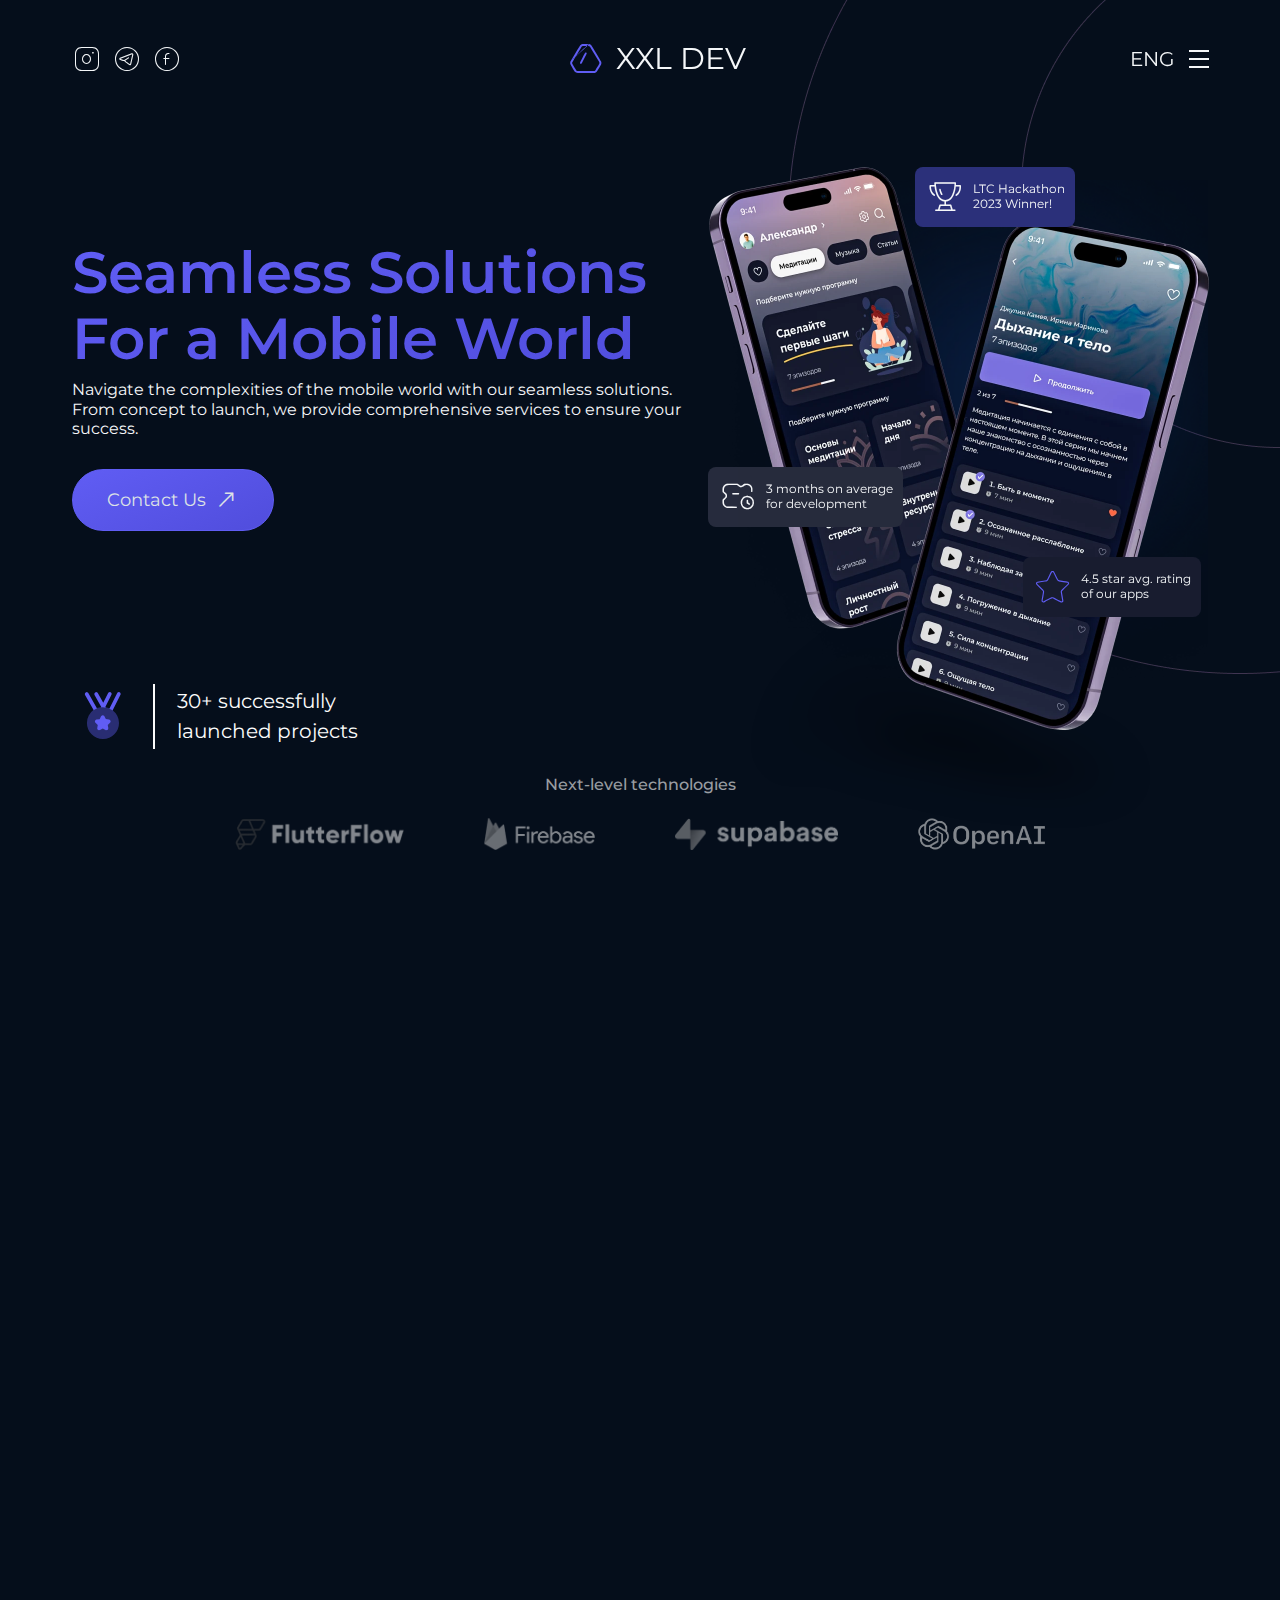
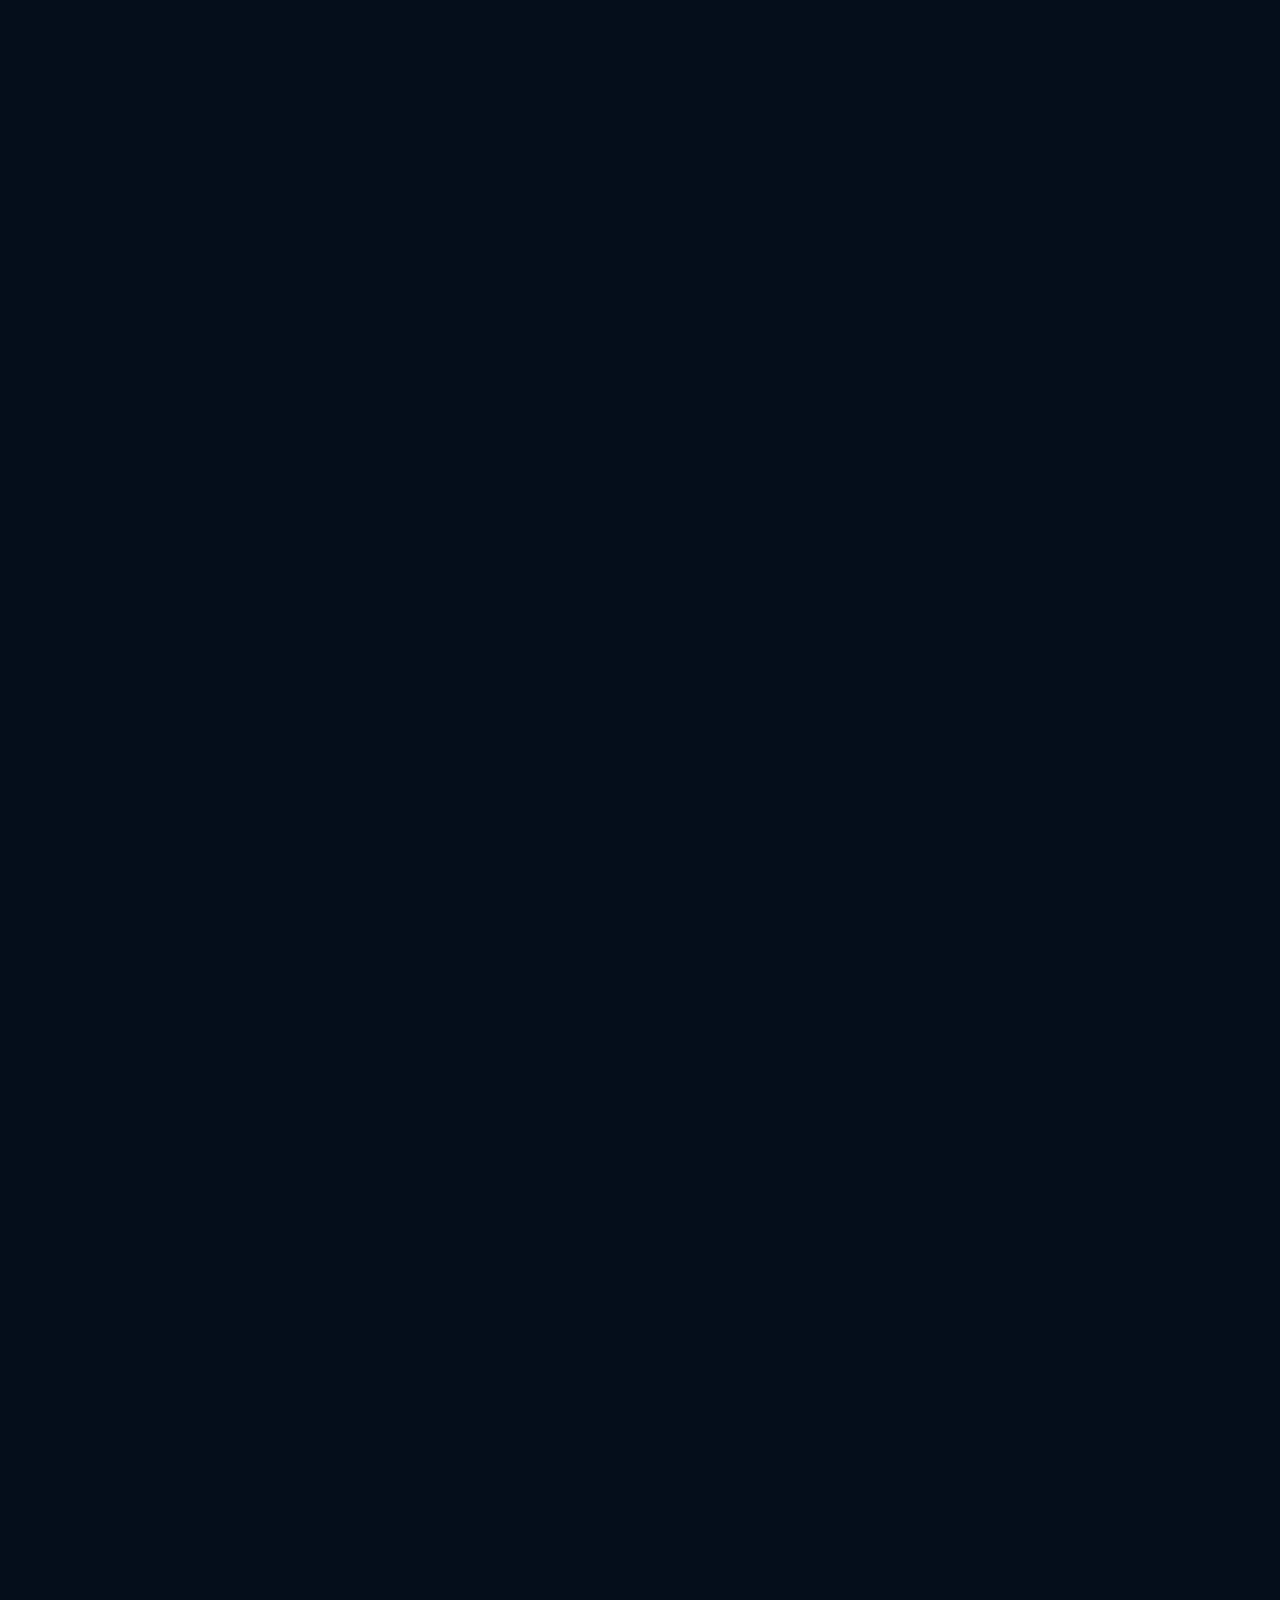
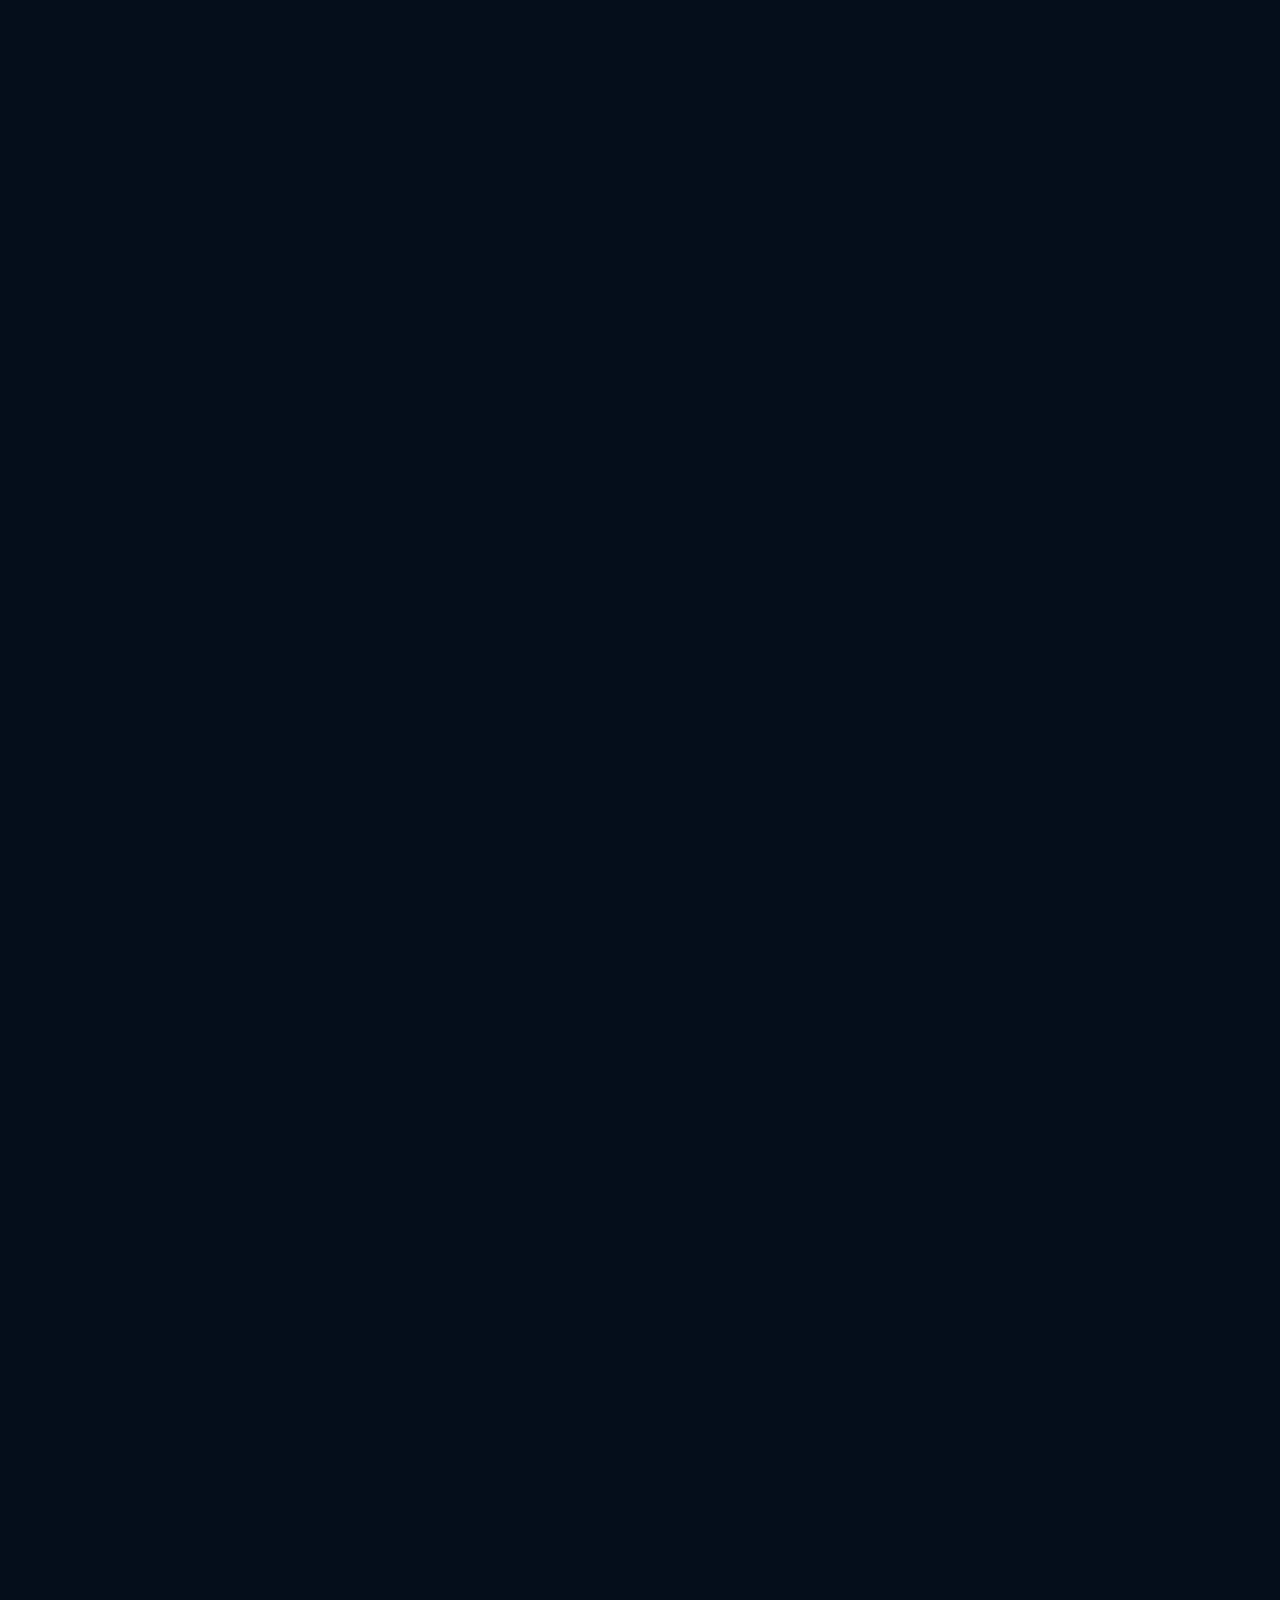
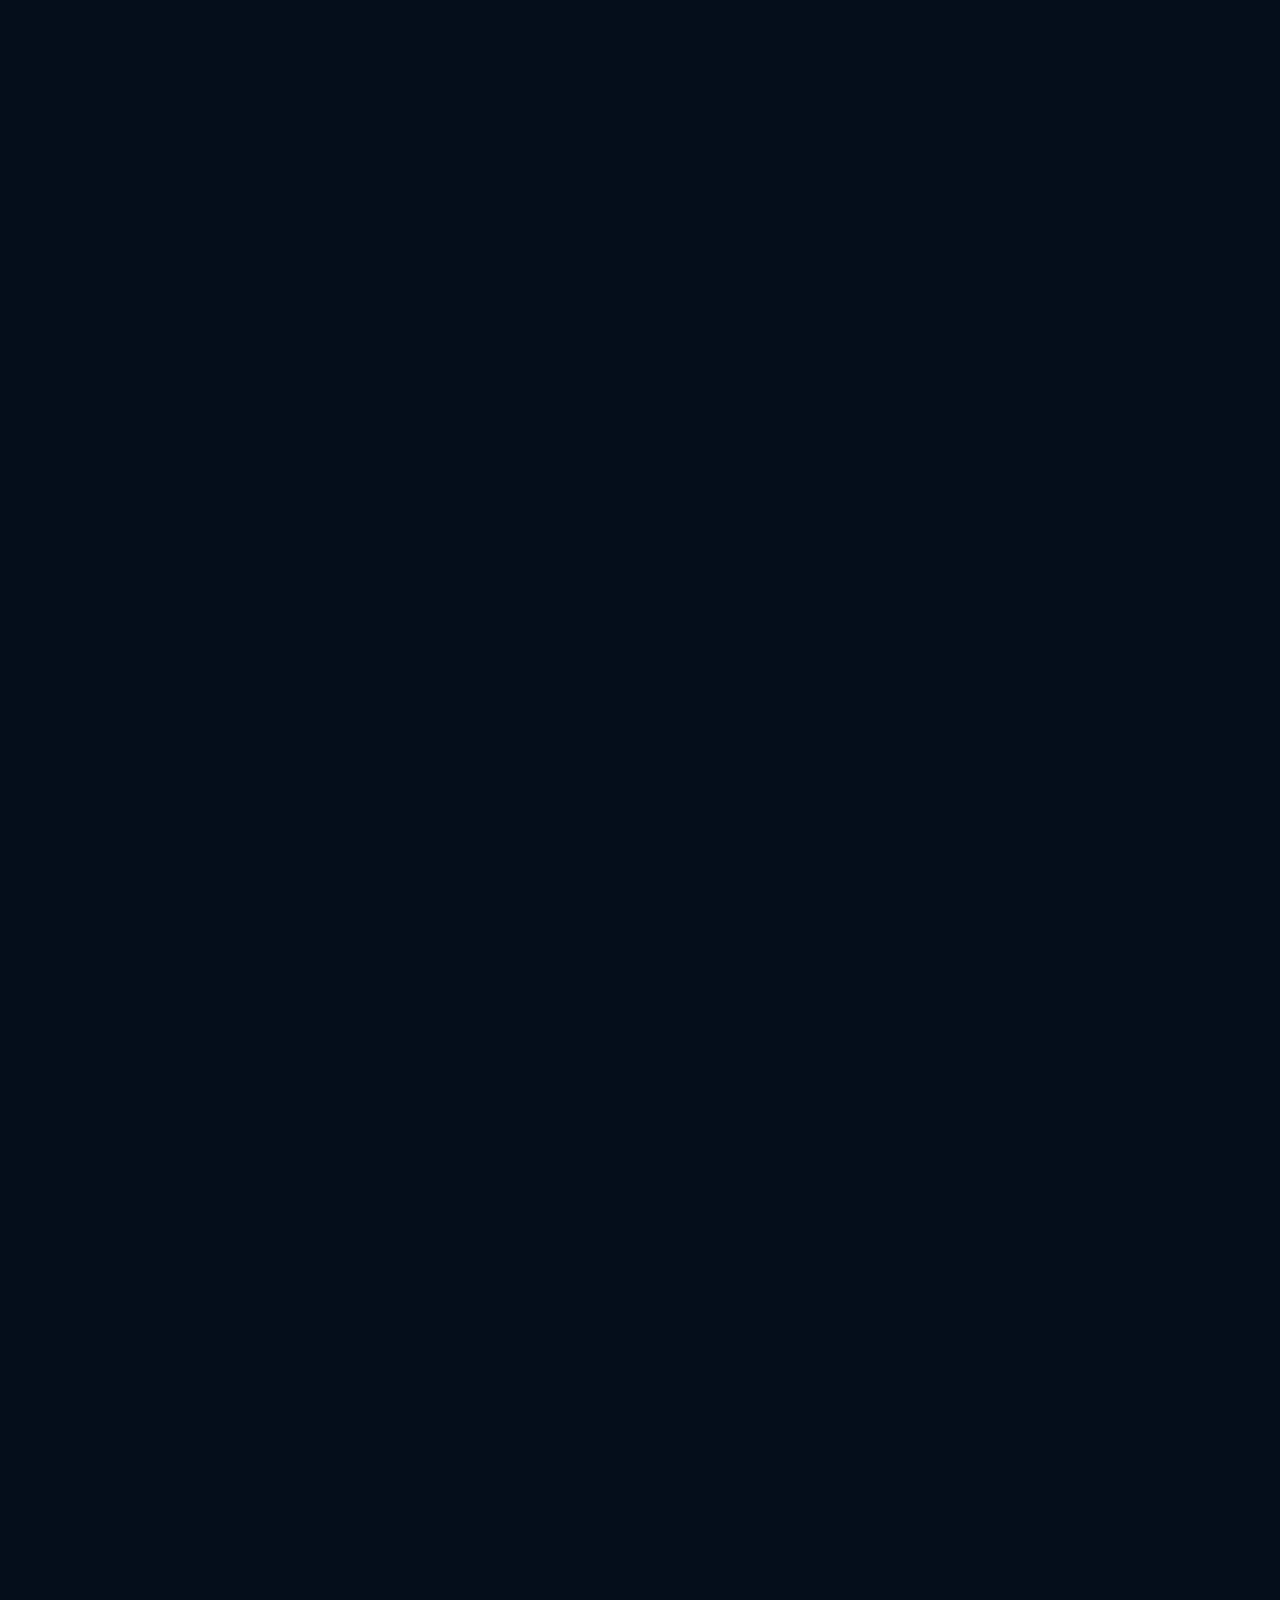
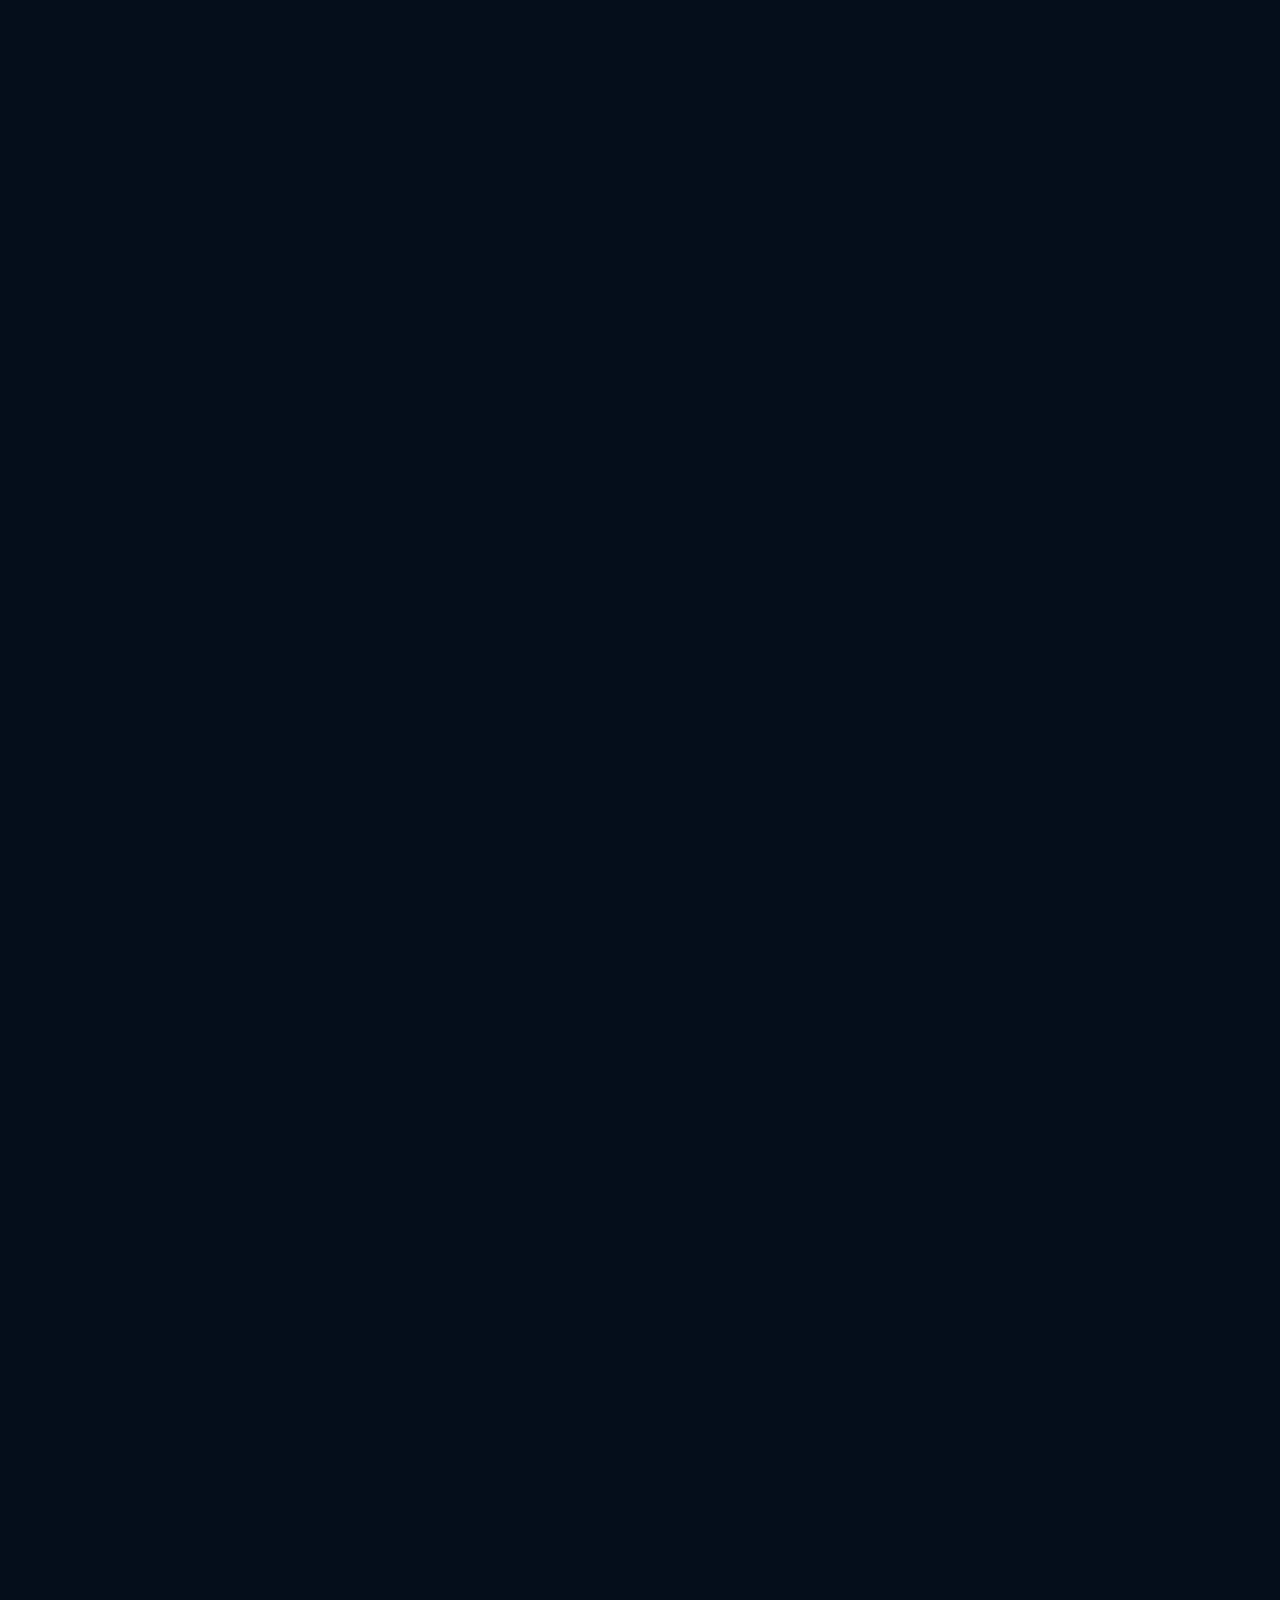
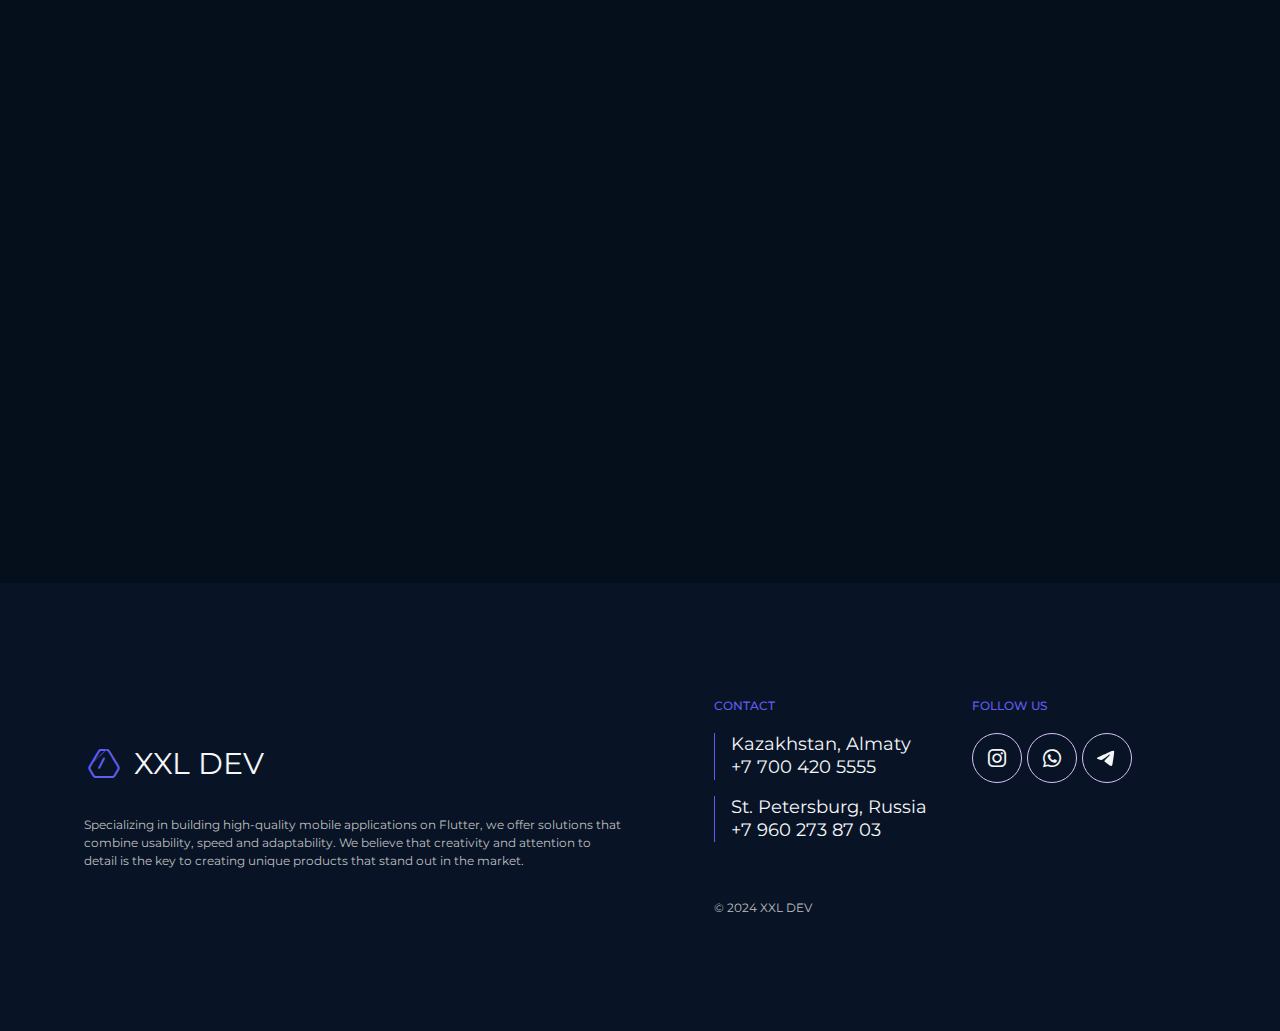
==== commit a18522a1: "4" ====
--- a/index.html
+++ b/index.html
@@ -1,563 +1,855 @@
-<!DOCTYPE html>
-<html lang="ru">
-<head>
-    <title>Project</title>
-    @@include('html/_styles.html')
-</head>
-<body>
-    <div class="wrapper">
-      @@include('html/_header.html')
-      
-      <section class="startpage" id="startpage">
-        <div class="startpage__container">
-          <div class="startpage__title maintitle">
-            <h1 class="maintitle__title">Seamless Solutions For a Mobile World</h1>
-            <h5 class="maintitle__subtitle">Navigate the complexities of the mobile world with our seamless solutions. From concept to launch, we provide comprehensive services to ensure your success.</h5>
-            <a class="contactus feedback__link" href="#feedback">
-              Contact Us
-              <i class="contactus__icon icon-arrow1-top-right"></i>
-            </a>
-          </div>
-          <div class="startpage__achievment achievment">
-            <i class="achievment__icon icon-medal">
-              <div class="path1"></div>
-              <div class="path2"></div>
-              <div class="path3"></div>
-              <div class="path4"></div>
-              <div class="path5"></div>
-            </i>
-            <div class="achievment__devider"></div>
-            <h4 class="achievment__text">30+ successfully <br>launched projects</h4>
-          </div>
-          <div class="startpage__phone phone">
-            <div class="phone__note _1">
-              <i class="phone__icon icon-cup"></i> LTC Hackathon <br>2023 Winner!
-            </div>
-            <div class="phone__note _2">
-              <i class="phone__icon icon-ticket-time"></i> 3 months on average <br>for development
-            </div>
-            <div class="phone__note _3">
-              <i class="phone__icon icon-star"></i> 4.5 star avg. rating <br>of our apps
-            </div>
-            <img class="phone__pic" src="./img/attachements/startpage-phones.png" alt="">
-            <img class="phone__light" src="./img/background/startpage-light-bg.png" alt="">
-          </div>
-          <div class="startpage__technologies technologies">
-            <h5 class="technologies__title">Next-level technologies</h5>
-            <div class="technologies__list">
-              <img src="./img/logo/company-1.png" alt="" class="technologies__pic">
-              <img src="./img/logo/company-2.png" alt="" class="technologies__pic">
-              <img src="./img/logo/company-3.png" alt="" class="technologies__pic">
-              <img src="./img/logo/company-4.png" alt="" class="technologies__pic">
-            </div>
-          </div>
-        </div>
-      </section>
-      <section class="business">
-        <div class="business__container">
-          <h2 class="business__title title" id="business">
-            A mobile app is a <span class="_color-blue">key tool for your business</span>
-          </h2>
-          <h5 class="business__subitle subtitle">
-            Unlock the potential of your business with our mobile app. Streamline operations, engage customers, and stay ahead of the competition.
-          </h5>
-          <div class="business__list">
-            <div class="business__item" id="business_item1">
-              <i class="icon-accessibility business__icon"></i>
-              <h4 class="business__name">Increased accessibility</h4>
-              <p class="business__desc">Mobile apps make your business available to your customers anytime and anywhere. Your customers can easily access your services or products by simply opening the app on their smartphone.</p>
-            </div>
-            <div class="business__item" id="business_item2">
-              <i class="icon-category business__icon"></i>
-              <h4 class="business__name">Improved marketing and customer interaction</h4>
-              <p class="business__desc">You can send them notifications about special offers, promotions and new products, which helps to increase customer loyalty.</p>
-            </div>
-            <div class="business__item" id="business_item3">
-              <i class="icon-graphic business__icon"></i>
-              <h4 class="business__name">Increased convenience and personalization</h4>
-              <p class="business__desc">Mobile apps allow you to create personalised offers and services for each customer based on their preferences and history of interaction with your brand.</p>
-            </div>
-            <div class="business__item" id="business_item4">
-              <i class="icon-friends business__icon"></i>
-              <h4 class="business__name">Competitive advantage</h4>
-              <p class="business__desc">Nowadays, mobile apps have already become a standard for most businesses. Those that don't utilise this tool risk falling behind the competition.</p>
-            </div>
-          </div>
-        </div>
-      </section>
-      <section class="studio" id="studio">
-        <div class="studio__container">
-          <div class="studio__info">
-            <h2 class="studio__title title">Our studio specialises in <span class="_color-blue">MVPs</span></h2>
-            <h5 class="studio__subtitle">We will make every effort to release your app in the shortest possible time with the necessary functionality and quality design.</h5>
-            <a class="contactus feedback__link" href="#feedback">
-              Contact Us
-              <i class="contactus__icon icon-arrow1-top-right"></i>
-            </a>
-          </div>
-          <div class="studio__pic"><img class="studio__img" src="img/attachements/studio-phones.png" alt=""></div>
-        </div>
-      </section>
-      <section class="benefits" id="benefits">
-        <div class="benefits__container">
-          <div class="benefits__header">
-            <h2 class="benefits__title title">What you <span class="_color-blue">get</span></h2>
-            <h5 class="benefits__subtitle">Discover what awaits you! Explore our offerings and uncover the benefits that await with our products or services. Find out more now!</h5>
-          </div>
-          <a href="#feedback" class="benefits__contact contactus feedback__link">
-            Contact Us
-            <i class="contactus__icon icon-arrow1-top-right"></i>
-          </a>
-          <div class="benefits__list">
-            <div class="benefits__item">
-              <h4 class="benefits__name">Excellence in App Development</h4>
-              <h5 class="benefits__desc">You will get a high quality application developed with the best technology. Our team strives for flawlessness in every aspect of the app to ensure reliability and efficiency.</h5>
-            </div>
-            <div class="benefits__item">
-              <h4 class="benefits__name">Efficiency Redefined</h4>
-              <h5 class="benefits__desc">Our development approach is based on efficiency and time optimisation. We aim to minimise the time from idea to implementation, offering fast project turnaround times without sacrificing quality. This allows you to get your product to market faster and ahead of the competition.</h5>
-            </div>
-            <div class="benefits__item">
-              <h4 class="benefits__name">Sleek Design, Seamless Experience</h4>
-              <h5 class="benefits__desc">Your app will not only have outstanding functionality, but also an attractive appearance. We pay special attention to design, creating a user-friendly and colourful interface that will provide a pleasant user experience.</h5>
-            </div>
-            <div class="benefits__item">
-              <h4 class="benefits__name">Guided by Expert Insight</h4>
-              <h5 class="benefits__desc">We provide not only technical execution but also expert opinion on all aspects of development. Our team of professionals is ready to share their experience and recommendations to make your project not only successful, but also long-term sustainable.</h5>
-            </div>
-          </div>
-        </div>
-      </section>
-      <section class="work" id="work">
-        <div class="work__header">
-          <h2 class="work__title title">How we <span class="_color-blue">work</span></h2>
-          <h5 class="work__subtitle subtitle">Streamline operations, engage customers, and stay ahead of the competition.</h5>
-        </div>
-        <div class="work__steps steps tabs">
-          <div class="steps__container">
-            <div class="steps__header ">
-              <h5 class="steps__tab tabs__title _active">Step 01</h5>
-              <h5 class="steps__tab tabs__title">Step 02</h5>
-              <h5 class="steps__tab tabs__title">Step 03</h5>
-              <h5 class="steps__tab tabs__title">Step 04</h5>
-            </div>
-            <div class="steps__list tabs__list">
-              <div class="steps__item tabs__item _active">
-                <div class="steps__pic">
-                  <img src="./img/attachements/howwework-step1-pic.png" alt="" class="steps__img">
-                  <!-- <div class="steps__card card">
-                    <h6 class="card__title">
-                      2-Defining Goal
-                    </h6>
-                    <div class="card__profiles">
-                      <img src="img/attachements/howwework-step1-avatar1.png" alt="" class="card__avatar">
-                      <img src="img/attachements/howwework-step1-avatar2.png" alt="" class="card__avatar">
-                      <img src="img/attachements/howwework-step1-avatar3.png" alt="" class="card__avatar">
-                    </div>
-                    <div class="card__icons">
-                      <button class="card__btn">
-                        <i class="card__icon icon-microphone"></i>
-                        <i class="card__icon icon-fileshare"></i>
-                      </button>
-                    </div>
-                    <div class="card__info">
-                      <div class="card__author">
-                        <img src="img/attachements/howwework-step1-avatar4.png" alt="" class="">
-                      </div>
-                      
-                      <h6 class="card__fio">Phillipe Jaan <br></h6>
-                      <span class="card__review">Nice work</span>
-                      <span class="card__time">05:20pm</span>
-                      <button class="card__other"><div></div></button>
-                      <div class="card__deviders"></div>
-                    </div>
-                  </div> -->
-                </div>
-                <div class="steps__info">
-                  <h2 class="steps__name">Collaboratively Defining Goals, Priorities, and MVP Functionality</h2>
-                  <h5 class="steps__desc">Discussing the future product Together we will define goals and priorities, divide the project into stages and define the necessary basic MVP functionality to quickly test the hypotheses of your business model. We will draw up a detailed Terms of Reference and a preliminary commercial proposal for each of the stages of project creation/development</h5>
-                  <a href="#feedback" class="steps__contact contactus feedback__link">
-                    Contact Us <i class="contactus__icon icon-arrow1-top-right"></i>
-                  </a>
-                </div>
-              </div>
-              <div class="steps__item tabs__item">
-                <div class="steps__pic">
-                  <img src="./img/attachements/howwework-step2-pic.png" alt="" class="steps__img">
-                </div>
-                <div class="steps__info">
-                  <h2 class="steps__name">Creating a Design and Prototype</h2>
-                  <h5 class="steps__desc">We will create a design and prototype of the interface of the future application. We will reproduce the structure and think through the main scenarios of user behavior. Prototyping will allow us to take into account maximum details, thus saving hours on further stages.</h5>
-                  <a href="#feedback" class="steps__contact contactus feedback__link">
-                    Contact Us
-                    <i class="contactus__icon icon-arrow1-top-right"></i>
-                  </a>
-                </div>
-              </div>
-              <div class="steps__item tabs__item">
-                <div class="steps__pic">
-                  <img src="./img/attachements/howwework-step3-pic.png" alt="" class="steps__img">
-                </div>
-                <div class="steps__info">
-                  <h2 class="steps__name">Project development</h2>
-                  <h5 class="steps__desc">After making the necessary adjustments to the documentation and design, we will give a final estimate of the stages in time and cost and begin to realize your idea into a real product guaranteeing quality and step-by-step reporting in the process of work</h5>
-                  <a href="#feedback" class="steps__contact contactus feedback__link">
-                    Contact Us
-                    <i class="contactus__icon icon-arrow1-top-right"></i>
-                  </a>
-                </div>
-              </div>
-              <div class="steps__item tabs__item">
-                <div class="steps__pic">
-                  <img src="./img/attachements/howwework-step4-pic.png" alt="" class="steps__img">
-                </div>
-                <div class="steps__info">
-                  <h2 class="steps__name">Testing > Launch > Tech Support</h2>
-                  <h5 class="steps__desc">Conduct functional testing for bugs. Adapt the application for different phone resolutions. We design the application page and publish it in the App Store and Google Play stores. Monitor the stability of the application by providing technical support.</h5>
-                  <a href="#feedback" class="steps__contact contactus feedback__link">
-                    Contact Us
-                    <i class="contactus__icon icon-arrow1-top-right"></i>
-                  </a>
-                </div>
-              </div>
-            </div>
-          </div>
-        </div>
-      </section>
-      <section class="advantages" id="advantages">
-        <div class="advantages__top">
-          <span class="advantages__logo">
-            Our Studio
-          </span>
-          <div class="advantages__header">
-            <h2 class="advantages__title title"> <span class="_color-blue">Advantages</span> of our studio</h2>
-            <h5 class="advantages__subtitle">Streamline operations, engage customers, and stay ahead of the competition.</h5>
-          </div>
-        </div>
-        <div class="advantages__container">
-          <div class="advantages__list">
-            <div class="advantages__item _1">
-              <h5 class="advantages__desc">
-                We develop on Flutter and FlutterFlow The <br>
-                app will work on both iOS and Android and <br>
-                will significantly speed up development time.
-                <a href="#feedback" class="advantages__contact contactus _transparent feedback__link">
-                  Contact Us
-                  <i class="contactus__icon icon-arrow1-top-right"></i>
-                </a>
-              </h5>
-              
-              <div class="advantages__pic"><img src="img/attachements/advantages-pic1.png" alt=""></div>
-            </div>
-            <div class="advantages__item _2">
-              <div class="advantages__pic"><img src="img/attachements/advantages-pic2.png" alt=""></div>
-              <h5 class="advantages__desc">High rating in Stores All users highly appreciate the quality and design of our applications</h5>
-            </div>
-            <div class="advantages__item _3">
-              <h5 class="advantages__desc">Extensive experience in app development Our team has been in IT and app development for over 5 years.</h5>
-              <div class="advantages__pic"><img src="img/attachements/advantages-pic3.png" alt=""></div>
-            </div>
-            <div class="advantages__item _4">
-              <h5 class="advantages__desc">Working with AI Experience with Chat GPT, Gemini, Midjorney integration</h5>
-            </div>
-            <div class="advantages__item _5">
-              <h5 class="advantages__desc">Always ready to help We are always ready to help, explain, customise or just talk. Your comfort is our priority!</h5>
-            </div>
-          </div>
-        </div>
-      </section>
-      <section class="projects" id="projects">
-        <div class="slider projects__container">
-          <div class="projects__header">
-            <h2 class="projects__title title">Our Recent <span class="_color-blue">Work</span></h2>
-            <h5 class="projects__subtitle">Practice at their pace, pace, filling in gaps in their understanding.</h5>
-          </div>
-          <div class="projects__list slider__list">
-            <div class="projects__item slider__item">
-              <img src="img/background/work-item1-bg.png" alt="" class="projects__bg">
-              <h4 class="projects__name">DRIMLY</h4>
-              <div class="projects__pic">
-                <img src="img/attachements/work-item1.png" alt="" class="projects__pic">
-                <a href="https://apps.apple.com/ru/app/drimly-медитации-и-сон/id1628310133" target="_blank" class="projects__app _appstore"><img src="img/attachements/appstore.png" alt=""></a>
-                <a href="https://play.google.com/store/apps/details?id=com.drimly.android&hl=ru&gl=US" target="_blank" class="projects__app _googlepay"><img src="img/attachements/googleplay.png" alt=""></a>
-              </div>
-            </div>
-            <div class="projects__item slider__item">
-              <img src="img/background/work-item2-bg.png" alt="" class="projects__bg">
-              <h4 class="projects__name">METTY</h4>
-              <div class="projects__pic">
-                <img src="img/attachements/work-item2.png" alt="" class="projects__pic">
-                <a href="https://apps.apple.com/ru/app/metty-медитация-здоровый-сон/id6449940981" target="_blank" class="projects__app _appstore"><img src="img/attachements/appstore.png" alt=""></a>
-                <a href="https://play.google.com/store/apps/details?id=com.drimly.android&hl=ru&gl=US" target="_blank" class="projects__app _googlepay"><img src="img/attachements/googleplay.png" alt=""></a>
-              </div>
-            </div>
-            <div class="projects__item slider__item">
-              <img src="img/background/work-item3-bg.png" alt="" class="projects__bg">
-              <h4 class="projects__name">URBAN PRO</h4>
-              <div class="projects__pic">
-                <img src="img/attachements/work-item3.png" alt="" class="projects__pic">
-                <a href="https://apps.apple.com/ru/app/urbanpro/id6476608985" target="_blank" class="projects__app _appstore"><img src="img/attachements/appstore.png" alt=""></a>
-                <!-- <a href="  " class="projects__app _googlepay"><img src="img/attachements/googleplay.png" alt=""></a> -->
-              </div>
-            </div>
-            <div class="projects__item slider__item">
-              <img src="img/background/work-item4-bg.png" alt="" class="projects__bg">
-              <h4 class="projects__name">App Name Here</h4>
-              <div class="projects__pic">
-                <img src="img/attachements/work-item4.png" alt="" class="projects__pic">
-                <!-- <a href="  " class="projects__app _appstore"><img src="img/attachements/appstore.png" alt=""></a>
-                <a href="  " class="projects__app _googlepay"><img src="img/attachements/googleplay.png" alt=""></a> -->
-              </div>
-            </div>
-          </div>
-          <div class="projects__arrows slider__arrows"></div>
-        </div>
-      </section>
-      <!-- <section class="collaborates" id="collaborates">
-        <div class="slider collaborates__container">
-          <div class="collaborates__header">
-            <h2 class="collaborates__title"><span class="_color-blue">Voices</span> of Our <br>Collaborators</h2>
-            <h5 class="collaborates__subtitle">Practice at their pace, pace, filling in gaps in their understanding.</h5>
-            <div class="collaborates__dots slider__dots">
-            </div>
-
-          </div>
-          <div class="collaborates__list">
-            <div class="collaborates__item slider__item">
-              <p class="collaborates__text">
-                <i class="icon-quote-first quote quote _first"></i>
-                “Starting from strategic planning along with their any type of methodical approach, WinHub is essential to our day-to-day operations because it provides functional and advisory support in every area of our business from leaders and experts in the field. day-to-day operations because it provides functional.”
-                <i class="icon-quote-last quote quote _last"></i>
-              </p>
-              <div class="collaborates__author">
-                <div class="collaborates__avatar"><img src="img/attachements/voicescb-item1.png" alt="" class=""></div>
-                <h5 class="collaborates__name">Sam Arnold Elias</h5>
-                <h6 class="collaborates__jobtitle">Co-Founder at Bame Group</h6>
-              </div>
-            </div>
-            <div class="collaborates__item slider__item">
-              <p class="collaborates__text">
-                <i class="icon-quote-first quote quote _first"></i>
-                “Starting from strategic planning along with their any type of methodical approach, WinHub is essential to our day-to-day operations because it provides functional and advisory support in every area of our business from leaders and experts in the field. day-to-day operations because it provides functional.”
-                <i class="icon-quote-last quote quote _last"></i>
-              </p>
-              <div class="collaborates__author">
-                <div class="collaborates__avatar"><img src="img/attachements/voicescb-item1.png" alt="" class=""></div>
-                <h5 class="collaborates__name">Sam Arnold Elias</h5>
-                <h6 class="collaborates__jobtitle">Co-Founder at Bame Group</h6>
-              </div>
-            </div>
-            <div class="collaborates__item slider__item">
-              <p class="collaborates__text">
-                <i class="icon-quote-first quote quote _first"></i>
-                “Starting from strategic planning along with their any type of methodical approach, WinHub is essential to our day-to-day operations because it provides functional and advisory support in every area of our business from leaders and experts in the field. day-to-day operations because it provides functional.”
-                <i class="icon-quote-last quote quote _last"></i>
-              </p>
-              <div class="collaborates__author">
-                <div class="collaborates__avatar"><img src="img/attachements/voicescb-item1.png" alt="" class=""></div>
-                <h5 class="collaborates__name">Sam Arnold Elias</h5>
-                <h6 class="collaborates__jobtitle">Co-Founder at Bame Group</h6>
-              </div>
-            </div>
-            <div class="collaborates__item slider__item">
-              <p class="collaborates__text">
-                <i class="icon-quote-first quote quote _first"></i>
-                “Starting from strategic planning along with their any type of methodical approach, WinHub is essential to our day-to-day operations because it provides functional and advisory support in every area of our business from leaders and experts in the field. day-to-day operations because it provides functional.”
-                <i class="icon-quote-last quote quote _last"></i>
-              </p>
-              <div class="collaborates__author">
-                <div class="collaborates__avatar"><img src="img/attachements/voicescb-item1.png" alt="" class=""></div>
-                <h5 class="collaborates__name">Sam Arnold Elias</h5>
-                <h6 class="collaborates__jobtitle">Co-Founder at Bame Group</h6>
-              </div>
-            </div>
-          </div>
-        </div>
-      </section> -->
-      <section class="team" id="team">
-        <div class="team__container">
-          <h2 class="team__title title">Our <span class="_color-blue">Team</span></h2>
-          <h5 class="team__subtitle subtitle">Behind every successful partnership at XXLDEV</h5>
-          <div class="team__list">
-            <div class="team__item">
-              <div class="team__pic"><img src="img/attachements/team-item1.png" alt="" class=""></div>
-              <div class="team__info">
-                <h3 class="team__name">Vsevolod Korgin</h3>
-                <h4 class="team__jobtitle">Co-founder (Client Service)</h4>
-                <div class="team__devider"></div>
-                <div class="team__desc">
-                  <ul class="team__points points">
-                    <li class="point__item">In sales and IT project management since 2005;</li>
-                    <li class="point__item">I get high from packaging and structuring the client's idea, I see details and forks thanks to my versatile accumulated experience;</li>
-                    <li class="point__item">I will bring your idea to the best result as quickly as possible, professionally and with an individual approach;</li>
-                    <li class="point__item">I will help you to choose the optimal set of tools and solutions both in terms of money and content for the cool realization of your idea.</li>
-                  </ul>
-                  <p class="team__text">
-                    Studio is a dream, to which I have been going all my life, for the sake of which I have been accumulating experience and kicking up bumps.
-                  </p>
-                </div>
-              </div>
-            </div>
-            <div class="team__item">
-              <div class="team__pic"><img src="img/attachements/team-item2.png" alt="" class=""></div>
-              <div class="team__info">
-                <h3 class="team__name">
-                  Nadezhda Tikhomirova
-                </h3>
-                <h4 class="team__jobtitle">
-                  Executive Director
-                </h4>
-                <div class="team__devider"></div>
-                <div class="team__desc">
-                  <ul class="team__points points">
-                    <li class="point__item">
-                      Manager with 24 years of experience. For the last 10 years she has been managing a plant producing gas analyzing equipment igm-pribor.ru.
-                    </li>
-                    <li class="point__item">
-                      Private investor
-                    </li>
-                    <li class="point__item">
-                      Executive MBA graduate of IMISP, C.I.N.
-                    </li>
-                    <li class="point__item">
-                      I see non-standard solutions, put them into practice, accelerate all processes x10. <br>
-                      Native Petersburger, incorrigible optimist.
-                    </li>
-                  </ul>
-                  <p class="team__text">
-                    
-                  </p>
-                </div>
-              </div>
-            </div>
-            <div class="team__item">
-              <div class="team__pic"><img src="img/attachements/team-item3.png" alt="" class=""></div>
-              <div class="team__info">
-                <h3 class="team__name">
-                  Nikita Nitemin
-                </h3>
-                <h4 class="team__jobtitle">
-                  Technical Director
-                </h4>
-                <div class="team__devider"></div>
-                <div class="team__desc">
-                  <ul class="team__points points">
-                    <li class="point__item">
-                      5 years in in-app advertising at OMD Group and BYYD.
-                    </li>
-                    <li class="point__item">
-                      Experience in developing apps with a variety of functionality, including projects with more than 50 screens.
-                    </li>
-                    <li class="point__item">
-                      Effectively lead and manage the mobile app development process on Flutter and FlutterFlow.
-                    </li>
-                    <li class="point__item">
-                      Specialize in building MVPs, allowing you to quickly turn your ideas into viable products.
-                    </li>
-                    <li class="point__item">
-                      Striving for accuracy, improvement and adopting new technologies to achieve the best quality. -
-                    </li>
-                  </ul>
-                  <p class="team__text">
-                    Ready to bring your mobile app idea to life with the utmost quality and professionalism.
-                  </p>
-                </div>
-              </div>
-            </div>
-            
-          </div>
-          <div class="team__arrows slider__arrows"></div>
-        </div>
-      </section>
-      <section class="faq" id="faq">
-        <div class="faq__container">
-          <h4 class="faq__subtitle subtitle">_ <span class="_color-blue">HOW CAN WE HELP?</span></h4>
-          <h2 class="faq__title title">Frequently Asked Questions <span class="_color-blue">(FAQ)</span></h2>
-          <div class="faq__list">
-            <div class="faq__item dropdown">
-              <h4 class="dropdown__title"><span class="dropdown__title_text">What budget should I allocate for launching an app?</span><span class="dropdown__icon"></span></h4>
-              <div class="dropdown__wrapper">
-                <div class="dropdown__content">
-                  <p class="dropdown__text">
-                    The budget for launching an app can vary greatly depending on the required functionality, complexity of design, platform (iOS, Android or both) and other factors. We are ready to discuss your requirements and come up with the best solution that fits your budget.
-                  </p>
-                </div>
-              </div>
-            </div>
-            <div class="faq__item dropdown">
-              <h4 class="dropdown__title"><span class="dropdown__title_text">How much time will it take to create an app?</span><span class="dropdown__icon"></span></h4>
-              <div class="dropdown__wrapper">
-                <div class="dropdown__content">
-                  <p class="dropdown__text">
-                    App development time also depends on the complexity and requirements of the app. We usually provide an estimate of time after thoroughly reviewing your project.
-                  </p>
-                </div>
-              </div>
-            </div>
-            <div class="faq__item dropdown">
-              <h4 class="dropdown__title"><span class="dropdown__title_text">Why will you be able to launch the app so quickly?</span><span class="dropdown__icon"></span></h4>
-              <div class="dropdown__wrapper">
-                <div class="dropdown__content">
-                  <p class="dropdown__text">
-                    Our team has extensive experience in mobile app development and uses modern development methods, which allows us to optimise the process and achieve fast results without compromising on quality.
-                  </p>
-                </div>
-              </div>
-            </div>
-            <div class="faq__item dropdown">
-              <h4 class="dropdown__title"><span class="dropdown__title_text">What do I need from me to start mobile app development?</span><span class="dropdown__icon"></span></h4>
-              <div class="dropdown__wrapper">
-                <div class="dropdown__content">
-                  <p class="dropdown__text">
-                    To start development, we need a detailed description of your idea or requirements for the app. The more detailed you describe your expectations, the better we can turn them into reality.
-                  </p>
-                </div>
-              </div>
-            </div>
-            <div class="faq__item dropdown">
-              <h4 class="dropdown__title"><span class="dropdown__title_text">Do you provide post-launch product support?</span><span class="dropdown__icon"></span></h4>
-              <div class="dropdown__wrapper">
-                <div class="dropdown__content">
-                  <p class="dropdown__text">
-                    Yes, we offer post-launch support services. This includes bug fixes, functionality updates, adaptation to new versions of operating systems and other necessary work to keep the application up to date.
-                  </p>
-                </div>
-              </div>
-            </div>
-            <div class="faq__item dropdown">
-              <h4 class="dropdown__title"><span class="dropdown__title_text">Will you sign a non-disclosure agreement?</span><span class="dropdown__icon"></span></h4>
-              <div class="dropdown__wrapper">
-                <div class="dropdown__content">
-                  <p class="dropdown__text">
-                    Yes, we are ready to sign a non-disclosure agreement (NDA) to ensure the confidentiality of your idea and all related data. Your safety and confidence in maintaining your confidentiality is our priority.
-                  </p>
-                </div>
-              </div>
-            </div>
-          </div>
-        </div>
-      </section>
-      <section class="feedback" >
-        <div class="feedback__container" id="feedback">
-          <h1 class="feedback__title title">Let's Plan For Your Next level!</h1>
-          <form action="" class="feedback__form form" id="feedback__form">
-            <div class="form__fields">
-              <input type="text" class="form__input _name" id="feedback_name" placeholder="Name">
-              <input type="text" class="form__input _email" id="feedback_email" placeholder="Email*" required>
-              <textarea class="form__input _description" id="feedback_description" placeholder="Project Description"></textarea>
-            </div>
-            <p class="form__policy">
-              By sending this form I confirm that I have read and accept the 
-              <a href="#" class="form__link">Privacy Policy</a>
-            </p>
-            <button class="form__submit">Submit<i class="form__icon icon-mail"></i></button>
-          </form>
-        </div>
-      </section>
-
-      @@include('html/_footer.html')
-    </div>
-    @@include('html/_scripts.html')
-  </body>
+<!DOCTYPE html>+<html lang="ru">++<head>+  <title>Project</title>+  <meta charset="UTF-8">+  <meta name="viewport" content="width=device-width, initial-scale=1.0">++  <!-- Reset -->+  <!-- <link rel="stylesheet" type="text/css" href="https://cdnjs.cloudflare.com/ajax/libs/meyer-reset/2.0/reset.min.css"> -->++  <!-- Font Awesome -->+  <!-- <link rel="stylesheet" href="https://stackpath.bootstrapcdn.com/font-awesome/4.7.0/css/font-awesome.min.css"> -->++  <!-- Bootstrap -->+  <!-- <link rel="stylesheet" href="https://cdn.jsdelivr.net/npm/bootstrap@4.5.3/dist/css/bootstrap.min.css"> -->+  <!-- <link rel="stylesheet" href="https://cdn.jsdelivr.net/npm/bootstrap@4.5.3/dist/css/bootstrap-grid.min.css"> -->++  <!-- Libs -->+  <link rel="stylesheet" href="css/libs/nouislider.css">++  <!-- User -->+  <link rel="stylesheet" href="css/config.css">+  <link rel="stylesheet" href="css/fonts.css">+  <link rel="stylesheet" href="css/icons.css">+  <link rel="stylesheet" href="css/style.css">+</head>++<body>+  <div class="wrapper">+    <header class="header">+      <div class="header__container">+        <div class="header__social social">+          <div class="social__list">+            <a href="#" target="_blank" class="social__link">+              <i class="icon-instagram social__icon"></i>+            </a>+            <a href="#" target="_blank" class="social__link">+              <i class="icon-telegram social__icon"></i>+            </a>+            <a href="#" target="_blank" class="social__link">+              <i class="icon-facebook social__icon"></i>+            </a>+          </div>+        </div>+        <div class="header__logo logo">+          <i class="icon-google-drive logo__icon"></i>+          XXL DEV+        </div>+        <nav class="header__menu menu">+          <div class="menu__container">+            <ul class="menu__list">+              <li class="menu__item">+                <a href="#startpage" class="menu__link">Main</a>+              </li>+              <li class="menu__item">+                <a href="#business" class="menu__link">App</a>+              </li>+              <li class="menu__item">+                <a href="#studio" class="menu__link">Studio</a>+              </li>+              <li class="menu__item">+                <a href="#benefits" class="menu__link">Your Benefits</a>+              </li>+              <li class="menu__item">+                <a href="#work" class="menu__link">How We Work</a>+              </li>+              <li class="menu__item">+                <a href="#advantages" class="menu__link">Advantages</a>+              </li>+              <li class="menu__item">+                <a href="#projects" class="menu__link">Our Work</a>+              </li>+              <li class="menu__item">+                <a href="#team" class="menu__link">Team</a>+              </li>+              <li class="menu__item">+                <a href="#faq" class="menu__link">FAQ</a>+              </li>+              <li class="menu__item">+                <a href="#feedback" class="menu__link">Feedback</a>+              </li>+            </ul>+          </div>+        </nav>+        <div class="translate">ENG</div>+        <div class="header__burger burger">+          <button class="burger__btn">+            <div></div>+          </button>+        </div>+      </div>+    </header>++    <section class="startpage" id="startpage">+      <div class="startpage__container">+        <div class="startpage__title maintitle">+          <h1 class="maintitle__title">Seamless Solutions For a Mobile World</h1>+          <h5 class="maintitle__subtitle">Navigate the complexities of the mobile world with our seamless solutions. From concept to launch, we provide comprehensive services to ensure your success.</h5>+          <a class="contactus feedback__link" href="#feedback">+            Contact Us+            <i class="contactus__icon icon-arrow1-top-right"></i>+          </a>+        </div>+        <div class="startpage__achievment achievment">+          <i class="achievment__icon icon-medal">+            <div class="path1"></div>+            <div class="path2"></div>+            <div class="path3"></div>+            <div class="path4"></div>+            <div class="path5"></div>+          </i>+          <div class="achievment__devider"></div>+          <h4 class="achievment__text">30+ successfully+            <br>launched projects+          </h4>+        </div>+        <div class="startpage__phone phone">+          <div class="phone__note _1">+            <i class="phone__icon icon-cup"></i> LTC Hackathon+            <br>2023 Winner!+          </div>+          <div class="phone__note _2">+            <i class="phone__icon icon-ticket-time"></i> 3 months on average+            <br>for development+          </div>+          <div class="phone__note _3">+            <i class="phone__icon icon-star"></i> 4.5 star avg. rating+            <br>of our apps+          </div>+          <picture>+            <source srcset="./img/attachements/startpage-phones.webp" type="image/webp">+            <img class="phone__pic" src="./img/attachements/startpage-phones.png" alt="">+          </picture>+          <picture>+            <source srcset="./img/background/startpage-light-bg.webp" type="image/webp">+            <img class="phone__light" src="./img/background/startpage-light-bg.png" alt="">+          </picture>+        </div>+        <div class="startpage__technologies technologies">+          <h5 class="technologies__title">Next-level technologies</h5>+          <div class="technologies__list">+            <picture>+              <source srcset="./img/logo/company-1.webp" type="image/webp">+              <img src="./img/logo/company-1.png" alt="" class="technologies__pic">+            </picture>+            <picture>+              <source srcset="./img/logo/company-2.webp" type="image/webp">+              <img src="./img/logo/company-2.png" alt="" class="technologies__pic">+            </picture>+            <picture>+              <source srcset="./img/logo/company-3.webp" type="image/webp">+              <img src="./img/logo/company-3.png" alt="" class="technologies__pic">+            </picture>+            <picture>+              <source srcset="./img/logo/company-4.webp" type="image/webp">+              <img src="./img/logo/company-4.png" alt="" class="technologies__pic">+            </picture>+          </div>+        </div>+      </div>+    </section>+    <section class="business">+      <div class="business__container">+        <h2 class="business__title title" id="business">+          A mobile app is a <span class="_color-blue">key tool for your business</span>+        </h2>+        <h5 class="business__subitle subtitle">+          Unlock the potential of your business with our mobile app. Streamline operations, engage customers, and stay ahead of the competition.+        </h5>+        <div class="business__list">+          <div class="business__item" id="business_item1">+            <i class="icon-accessibility business__icon"></i>+            <h4 class="business__name">Increased accessibility</h4>+            <p class="business__desc">Mobile apps make your business available to your customers anytime and anywhere. Your customers can easily access your services or products by simply opening the app on their smartphone.</p>+          </div>+          <div class="business__item" id="business_item2">+            <i class="icon-category business__icon"></i>+            <h4 class="business__name">Improved marketing and customer interaction</h4>+            <p class="business__desc">You can send them notifications about special offers, promotions and new products, which helps to increase customer loyalty.</p>+          </div>+          <div class="business__item" id="business_item3">+            <i class="icon-graphic business__icon"></i>+            <h4 class="business__name">Increased convenience and personalization</h4>+            <p class="business__desc">Mobile apps allow you to create personalised offers and services for each customer based on their preferences and history of interaction with your brand.</p>+          </div>+          <div class="business__item" id="business_item4">+            <i class="icon-friends business__icon"></i>+            <h4 class="business__name">Competitive advantage</h4>+            <p class="business__desc">Nowadays, mobile apps have already become a standard for most businesses. Those that don't utilise this tool risk falling behind the competition.</p>+          </div>+        </div>+      </div>+    </section>+    <section class="studio" id="studio">+      <div class="studio__container">+        <div class="studio__info">+          <h2 class="studio__title title">Our studio specialises in <span class="_color-blue">MVPs</span>+          </h2>+          <h5 class="studio__subtitle">We will make every effort to release your app in the shortest possible time with the necessary functionality and quality design.</h5>+          <a class="contactus feedback__link" href="#feedback">+            Contact Us+            <i class="contactus__icon icon-arrow1-top-right"></i>+          </a>+        </div>+        <div class="studio__pic">+          <picture>+            <source srcset="img/attachements/studio-phones.webp" type="image/webp">+            <img class="studio__img" src="img/attachements/studio-phones.png" alt="">+          </picture>+        </div>+      </div>+    </section>+    <section class="benefits" id="benefits">+      <div class="benefits__container">+        <div class="benefits__header">+          <h2 class="benefits__title title">What you <span class="_color-blue">get</span>+          </h2>+          <h5 class="benefits__subtitle">Discover what awaits you! Explore our offerings and uncover the benefits that await with our products or services. Find out more now!</h5>+        </div>+        <a href="#feedback" class="benefits__contact contactus feedback__link">+          Contact Us+          <i class="contactus__icon icon-arrow1-top-right"></i>+        </a>+        <div class="benefits__list">+          <div class="benefits__item">+            <h4 class="benefits__name">Excellence in App Development</h4>+            <h5 class="benefits__desc">You will get a high quality application developed with the best technology. Our team strives for flawlessness in every aspect of the app to ensure reliability and efficiency.</h5>+          </div>+          <div class="benefits__item">+            <h4 class="benefits__name">Efficiency Redefined</h4>+            <h5 class="benefits__desc">Our development approach is based on efficiency and time optimisation. We aim to minimise the time from idea to implementation, offering fast project turnaround times without sacrificing quality. This allows you to get your product to market faster and ahead of the competition.</h5>+          </div>+          <div class="benefits__item">+            <h4 class="benefits__name">Sleek Design, Seamless Experience</h4>+            <h5 class="benefits__desc">Your app will not only have outstanding functionality, but also an attractive appearance. We pay special attention to design, creating a user-friendly and colourful interface that will provide a pleasant user experience.</h5>+          </div>+          <div class="benefits__item">+            <h4 class="benefits__name">Guided by Expert Insight</h4>+            <h5 class="benefits__desc">We provide not only technical execution but also expert opinion on all aspects of development. Our team of professionals is ready to share their experience and recommendations to make your project not only successful, but also long-term sustainable.</h5>+          </div>+        </div>+      </div>+    </section>+    <section class="work" id="work">+      <div class="work__header">+        <h2 class="work__title title">How we <span class="_color-blue">work</span>+        </h2>+        <h5 class="work__subtitle subtitle">Streamline operations, engage customers, and stay ahead of the competition.</h5>+      </div>+      <div class="work__steps steps tabs">+        <div class="steps__container">+          <div class="steps__header ">+            <h5 class="steps__tab tabs__title _active">Step 01</h5>+            <h5 class="steps__tab tabs__title">Step 02</h5>+            <h5 class="steps__tab tabs__title">Step 03</h5>+            <h5 class="steps__tab tabs__title">Step 04</h5>+          </div>+          <div class="steps__list tabs__list">+            <div class="steps__item tabs__item _active">+              <div class="steps__pic">+                <picture>+                  <source srcset="./img/attachements/howwework-step1-pic.webp" type="image/webp">+                  <img src="./img/attachements/howwework-step1-pic.png" alt="" class="steps__img">+                </picture>+                <!-- <div class="steps__card card">+                    <h6 class="card__title">+                      2-Defining Goal+                    </h6>+                    <div class="card__profiles">+                      <picture><source srcset="img/attachements/howwework-step1-avatar1.webp" type="image/webp"><img src="img/attachements/howwework-step1-avatar1.png" alt="" class="card__avatar"></picture>+                      <picture><source srcset="img/attachements/howwework-step1-avatar2.webp" type="image/webp"><img src="img/attachements/howwework-step1-avatar2.png" alt="" class="card__avatar"></picture>+                      <picture><source srcset="img/attachements/howwework-step1-avatar3.webp" type="image/webp"><img src="img/attachements/howwework-step1-avatar3.png" alt="" class="card__avatar"></picture>+                    </div>+                    <div class="card__icons">+                      <button class="card__btn">+                        <i class="card__icon icon-microphone"></i>+                        <i class="card__icon icon-fileshare"></i>+                      </button>+                    </div>+                    <div class="card__info">+                      <div class="card__author">+                        <picture><source srcset="img/attachements/howwework-step1-avatar4.webp" type="image/webp"><img src="img/attachements/howwework-step1-avatar4.png" alt="" class=""></picture>+                      </div>+                      +                      <h6 class="card__fio">Phillipe Jaan <br></h6>+                      <span class="card__review">Nice work</span>+                      <span class="card__time">05:20pm</span>+                      <button class="card__other"><div></div></button>+                      <div class="card__deviders"></div>+                    </div>+                  </div> -->+              </div>+              <div class="steps__info">+                <h2 class="steps__name">Collaboratively Defining Goals, Priorities, and MVP Functionality</h2>+                <h5 class="steps__desc">Discussing the future product Together we will define goals and priorities, divide the project into stages and define the necessary basic MVP functionality to quickly test the hypotheses of your business model. We will draw up a detailed Terms of Reference and a preliminary commercial proposal for each of the stages of project creation/development</h5>+                <a href="#feedback" class="steps__contact contactus feedback__link">+                  Contact Us <i class="contactus__icon icon-arrow1-top-right"></i>+                </a>+              </div>+            </div>+            <div class="steps__item tabs__item">+              <div class="steps__pic">+                <picture>+                  <source srcset="./img/attachements/howwework-step2-pic.webp" type="image/webp">+                  <img src="./img/attachements/howwework-step2-pic.png" alt="" class="steps__img">+                </picture>+              </div>+              <div class="steps__info">+                <h2 class="steps__name">Creating a Design and Prototype</h2>+                <h5 class="steps__desc">We will create a design and prototype of the interface of the future application. We will reproduce the structure and think through the main scenarios of user behavior. Prototyping will allow us to take into account maximum details, thus saving hours on further stages.</h5>+                <a href="#feedback" class="steps__contact contactus feedback__link">+                  Contact Us+                  <i class="contactus__icon icon-arrow1-top-right"></i>+                </a>+              </div>+            </div>+            <div class="steps__item tabs__item">+              <div class="steps__pic">+                <picture>+                  <source srcset="./img/attachements/howwework-step3-pic.webp" type="image/webp">+                  <img src="./img/attachements/howwework-step3-pic.png" alt="" class="steps__img">+                </picture>+              </div>+              <div class="steps__info">+                <h2 class="steps__name">Project development</h2>+                <h5 class="steps__desc">After making the necessary adjustments to the documentation and design, we will give a final estimate of the stages in time and cost and begin to realize your idea into a real product guaranteeing quality and step-by-step reporting in the process of work</h5>+                <a href="#feedback" class="steps__contact contactus feedback__link">+                  Contact Us+                  <i class="contactus__icon icon-arrow1-top-right"></i>+                </a>+              </div>+            </div>+            <div class="steps__item tabs__item">+              <div class="steps__pic">+                <picture>+                  <source srcset="./img/attachements/howwework-step4-pic.webp" type="image/webp">+                  <img src="./img/attachements/howwework-step4-pic.png" alt="" class="steps__img">+                </picture>+              </div>+              <div class="steps__info">+                <h2 class="steps__name">Testing > Launch > Tech Support</h2>+                <h5 class="steps__desc">Conduct functional testing for bugs. Adapt the application for different phone resolutions. We design the application page and publish it in the App Store and Google Play stores. Monitor the stability of the application by providing technical support.</h5>+                <a href="#feedback" class="steps__contact contactus feedback__link">+                  Contact Us+                  <i class="contactus__icon icon-arrow1-top-right"></i>+                </a>+              </div>+            </div>+          </div>+        </div>+      </div>+    </section>+    <section class="advantages" id="advantages">+      <div class="advantages__top">+        <span class="advantages__logo">+          Our Studio+        </span>+        <div class="advantages__header">+          <h2 class="advantages__title title">+            <span class="_color-blue">Advantages</span> of our studio+          </h2>+          <h5 class="advantages__subtitle">Streamline operations, engage customers, and stay ahead of the competition.</h5>+        </div>+      </div>+      <div class="advantages__container">+        <div class="advantages__list">+          <div class="advantages__item _1">+            <h5 class="advantages__desc">+              We develop on Flutter and FlutterFlow The+              <br>+              app will work on both iOS and Android and+              <br>+              will significantly speed up development time.+              <a href="#feedback" class="advantages__contact contactus _transparent feedback__link">+                Contact Us+                <i class="contactus__icon icon-arrow1-top-right"></i>+              </a>+            </h5>++            <div class="advantages__pic">+              <picture>+                <source srcset="img/attachements/advantages-pic1.webp" type="image/webp">+                <img src="img/attachements/advantages-pic1.png" alt="">+              </picture>+            </div>+          </div>+          <div class="advantages__item _2">+            <div class="advantages__pic">+              <picture>+                <source srcset="img/attachements/advantages-pic2.webp" type="image/webp">+                <img src="img/attachements/advantages-pic2.png" alt="">+              </picture>+            </div>+            <h5 class="advantages__desc">High rating in Stores All users highly appreciate the quality and design of our applications</h5>+          </div>+          <div class="advantages__item _3">+            <h5 class="advantages__desc">Extensive experience in app development Our team has been in IT and app development for over 5 years.</h5>+            <div class="advantages__pic">+              <picture>+                <source srcset="img/attachements/advantages-pic3.webp" type="image/webp">+                <img src="img/attachements/advantages-pic3.png" alt="">+              </picture>+            </div>+          </div>+          <div class="advantages__item _4">+            <h5 class="advantages__desc">Working with AI Experience with Chat GPT, Gemini, Midjorney integration</h5>+          </div>+          <div class="advantages__item _5">+            <h5 class="advantages__desc">Always ready to help We are always ready to help, explain, customise or just talk. Your comfort is our priority!</h5>+          </div>+        </div>+      </div>+    </section>+    <section class="projects" id="projects">+      <div class="slider projects__container">+        <div class="projects__header">+          <h2 class="projects__title title">Our Recent <span class="_color-blue">Work</span>+          </h2>+          <h5 class="projects__subtitle">Practice at their pace, pace, filling in gaps in their understanding.</h5>+        </div>+        <div class="projects__list slider__list">+          <div class="projects__item slider__item">+            <picture>+              <source srcset="img/background/work-item1-bg.webp" type="image/webp">+              <img src="img/background/work-item1-bg.png" alt="" class="projects__bg">+            </picture>+            <h4 class="projects__name">DRIMLY</h4>+            <div class="projects__pic">+              <picture>+                <source srcset="img/attachements/work-item1.webp" type="image/webp">+                <img src="img/attachements/work-item1.png" alt="" class="projects__pic">+              </picture>+              <a href="https://apps.apple.com/ru/app/drimly-медитации-и-сон/id1628310133" target="_blank" class="projects__app _appstore">+                <picture>+                  <source srcset="img/attachements/appstore.webp" type="image/webp">+                  <img src="img/attachements/appstore.png" alt="">+                </picture>+              </a>+              <a href="https://play.google.com/store/apps/details?id=com.drimly.android&hl=ru&gl=US" target="_blank" class="projects__app _googlepay">+                <picture>+                  <source srcset="img/attachements/googleplay.webp" type="image/webp">+                  <img src="img/attachements/googleplay.png" alt="">+                </picture>+              </a>+            </div>+          </div>+          <div class="projects__item slider__item">+            <picture>+              <source srcset="img/background/work-item2-bg.webp" type="image/webp">+              <img src="img/background/work-item2-bg.png" alt="" class="projects__bg">+            </picture>+            <h4 class="projects__name">METTY</h4>+            <div class="projects__pic">+              <picture>+                <source srcset="img/attachements/work-item2.webp" type="image/webp">+                <img src="img/attachements/work-item2.png" alt="" class="projects__pic">+              </picture>+              <a href="https://apps.apple.com/ru/app/metty-медитация-здоровый-сон/id6449940981" target="_blank" class="projects__app _appstore">+                <picture>+                  <source srcset="img/attachements/appstore.webp" type="image/webp">+                  <img src="img/attachements/appstore.png" alt="">+                </picture>+              </a>+              <a href="https://play.google.com/store/apps/details?id=com.drimly.android&hl=ru&gl=US" target="_blank" class="projects__app _googlepay">+                <picture>+                  <source srcset="img/attachements/googleplay.webp" type="image/webp">+                  <img src="img/attachements/googleplay.png" alt="">+                </picture>+              </a>+            </div>+          </div>+          <div class="projects__item slider__item">+            <picture>+              <source srcset="img/background/work-item3-bg.webp" type="image/webp">+              <img src="img/background/work-item3-bg.png" alt="" class="projects__bg">+            </picture>+            <h4 class="projects__name">URBAN PRO</h4>+            <div class="projects__pic">+              <picture>+                <source srcset="img/attachements/work-item3.webp" type="image/webp">+                <img src="img/attachements/work-item3.png" alt="" class="projects__pic">+              </picture>+              <a href="https://apps.apple.com/ru/app/urbanpro/id6476608985" target="_blank" class="projects__app _appstore">+                <picture>+                  <source srcset="img/attachements/appstore.webp" type="image/webp">+                  <img src="img/attachements/appstore.png" alt="">+                </picture>+              </a>+              <!-- <a href="  " class="projects__app _googlepay"><picture><source srcset="img/attachements/googleplay.webp" type="image/webp"><img src="img/attachements/googleplay.png" alt=""></picture></a> -->+            </div>+          </div>+          <div class="projects__item slider__item">+            <picture>+              <source srcset="img/background/work-item4-bg.webp" type="image/webp">+              <img src="img/background/work-item4-bg.png" alt="" class="projects__bg">+            </picture>+            <h4 class="projects__name">App Name Here</h4>+            <div class="projects__pic">+              <picture>+                <source srcset="img/attachements/work-item4.webp" type="image/webp">+                <img src="img/attachements/work-item4.png" alt="" class="projects__pic">+              </picture>+              <!-- <a href="  " class="projects__app _appstore"><picture><source srcset="img/attachements/appstore.webp" type="image/webp"><img src="img/attachements/appstore.png" alt=""></picture></a>+                <a href="  " class="projects__app _googlepay"><picture><source srcset="img/attachements/googleplay.webp" type="image/webp"><img src="img/attachements/googleplay.png" alt=""></picture></a> -->+            </div>+          </div>+        </div>+        <div class="projects__arrows slider__arrows"></div>+      </div>+    </section>+    <!-- <section class="collaborates" id="collaborates">+        <div class="slider collaborates__container">+          <div class="collaborates__header">+            <h2 class="collaborates__title"><span class="_color-blue">Voices</span> of Our <br>Collaborators</h2>+            <h5 class="collaborates__subtitle">Practice at their pace, pace, filling in gaps in their understanding.</h5>+            <div class="collaborates__dots slider__dots">+            </div>++          </div>+          <div class="collaborates__list">+            <div class="collaborates__item slider__item">+              <p class="collaborates__text">+                <i class="icon-quote-first quote quote _first"></i>+                “Starting from strategic planning along with their any type of methodical approach, WinHub is essential to our day-to-day operations because it provides functional and advisory support in every area of our business from leaders and experts in the field. day-to-day operations because it provides functional.”+                <i class="icon-quote-last quote quote _last"></i>+              </p>+              <div class="collaborates__author">+                <div class="collaborates__avatar"><picture><source srcset="img/attachements/voicescb-item1.webp" type="image/webp"><img src="img/attachements/voicescb-item1.png" alt="" class=""></picture></div>+                <h5 class="collaborates__name">Sam Arnold Elias</h5>+                <h6 class="collaborates__jobtitle">Co-Founder at Bame Group</h6>+              </div>+            </div>+            <div class="collaborates__item slider__item">+              <p class="collaborates__text">+                <i class="icon-quote-first quote quote _first"></i>+                “Starting from strategic planning along with their any type of methodical approach, WinHub is essential to our day-to-day operations because it provides functional and advisory support in every area of our business from leaders and experts in the field. day-to-day operations because it provides functional.”+                <i class="icon-quote-last quote quote _last"></i>+              </p>+              <div class="collaborates__author">+                <div class="collaborates__avatar"><picture><source srcset="img/attachements/voicescb-item1.webp" type="image/webp"><img src="img/attachements/voicescb-item1.png" alt="" class=""></picture></div>+                <h5 class="collaborates__name">Sam Arnold Elias</h5>+                <h6 class="collaborates__jobtitle">Co-Founder at Bame Group</h6>+              </div>+            </div>+            <div class="collaborates__item slider__item">+              <p class="collaborates__text">+                <i class="icon-quote-first quote quote _first"></i>+                “Starting from strategic planning along with their any type of methodical approach, WinHub is essential to our day-to-day operations because it provides functional and advisory support in every area of our business from leaders and experts in the field. day-to-day operations because it provides functional.”+                <i class="icon-quote-last quote quote _last"></i>+              </p>+              <div class="collaborates__author">+                <div class="collaborates__avatar"><picture><source srcset="img/attachements/voicescb-item1.webp" type="image/webp"><img src="img/attachements/voicescb-item1.png" alt="" class=""></picture></div>+                <h5 class="collaborates__name">Sam Arnold Elias</h5>+                <h6 class="collaborates__jobtitle">Co-Founder at Bame Group</h6>+              </div>+            </div>+            <div class="collaborates__item slider__item">+              <p class="collaborates__text">+                <i class="icon-quote-first quote quote _first"></i>+                “Starting from strategic planning along with their any type of methodical approach, WinHub is essential to our day-to-day operations because it provides functional and advisory support in every area of our business from leaders and experts in the field. day-to-day operations because it provides functional.”+                <i class="icon-quote-last quote quote _last"></i>+              </p>+              <div class="collaborates__author">+                <div class="collaborates__avatar"><picture><source srcset="img/attachements/voicescb-item1.webp" type="image/webp"><img src="img/attachements/voicescb-item1.png" alt="" class=""></picture></div>+                <h5 class="collaborates__name">Sam Arnold Elias</h5>+                <h6 class="collaborates__jobtitle">Co-Founder at Bame Group</h6>+              </div>+            </div>+          </div>+        </div>+      </section> -->+    <section class="team" id="team">+      <div class="team__container">+        <h2 class="team__title title">Our <span class="_color-blue">Team</span>+        </h2>+        <h5 class="team__subtitle subtitle">Behind every successful partnership at XXLDEV</h5>+        <div class="team__list">+          <div class="team__item">+            <div class="team__pic">+              <picture>+                <source srcset="img/attachements/team-item1.webp" type="image/webp">+                <img src="img/attachements/team-item1.png" alt="" class="">+              </picture>+            </div>+            <div class="team__info">+              <h3 class="team__name">Vsevolod Korgin</h3>+              <h4 class="team__jobtitle">Co-founder (Client Service)</h4>+              <div class="team__devider"></div>+              <div class="team__desc">+                <ul class="team__points points">+                  <li class="point__item">In sales and IT project management since 2005;</li>+                  <li class="point__item">I get high from packaging and structuring the client's idea, I see details and forks thanks to my versatile accumulated experience;</li>+                  <li class="point__item">I will bring your idea to the best result as quickly as possible, professionally and with an individual approach;</li>+                  <li class="point__item">I will help you to choose the optimal set of tools and solutions both in terms of money and content for the cool realization of your idea.</li>+                </ul>+                <p class="team__text">+                  Studio is a dream, to which I have been going all my life, for the sake of which I have been accumulating experience and kicking up bumps.+                </p>+              </div>+            </div>+          </div>+          <div class="team__item">+            <div class="team__pic">+              <picture>+                <source srcset="img/attachements/team-item2.webp" type="image/webp">+                <img src="img/attachements/team-item2.png" alt="" class="">+              </picture>+            </div>+            <div class="team__info">+              <h3 class="team__name">+                Nadezhda Tikhomirova+              </h3>+              <h4 class="team__jobtitle">+                Executive Director+              </h4>+              <div class="team__devider"></div>+              <div class="team__desc">+                <ul class="team__points points">+                  <li class="point__item">+                    Manager with 24 years of experience. For the last 10 years she has been managing a plant producing gas analyzing equipment igm-pribor.ru.+                  </li>+                  <li class="point__item">+                    Private investor+                  </li>+                  <li class="point__item">+                    Executive MBA graduate of IMISP, C.I.N.+                  </li>+                  <li class="point__item">+                    I see non-standard solutions, put them into practice, accelerate all processes x10.+                    <br>+                    Native Petersburger, incorrigible optimist.+                  </li>+                </ul>+                <p class="team__text">++                </p>+              </div>+            </div>+          </div>+          <div class="team__item">+            <div class="team__pic">+              <picture>+                <source srcset="img/attachements/team-item3.webp" type="image/webp">+                <img src="img/attachements/team-item3.png" alt="" class="">+              </picture>+            </div>+            <div class="team__info">+              <h3 class="team__name">+                Nikita Nitemin+              </h3>+              <h4 class="team__jobtitle">+                Technical Director+              </h4>+              <div class="team__devider"></div>+              <div class="team__desc">+                <ul class="team__points points">+                  <li class="point__item">+                    5 years in in-app advertising at OMD Group and BYYD.+                  </li>+                  <li class="point__item">+                    Experience in developing apps with a variety of functionality, including projects with more than 50 screens.+                  </li>+                  <li class="point__item">+                    Effectively lead and manage the mobile app development process on Flutter and FlutterFlow.+                  </li>+                  <li class="point__item">+                    Specialize in building MVPs, allowing you to quickly turn your ideas into viable products.+                  </li>+                  <li class="point__item">+                    Striving for accuracy, improvement and adopting new technologies to achieve the best quality. ++                  </li>+                </ul>+                <p class="team__text">+                  Ready to bring your mobile app idea to life with the utmost quality and professionalism.+                </p>+              </div>+            </div>+          </div>++        </div>+        <div class="team__arrows slider__arrows"></div>+      </div>+    </section>+    <section class="faq" id="faq">+      <div class="faq__container">+        <h4 class="faq__subtitle subtitle">_ <span class="_color-blue">HOW CAN WE HELP?</span>+        </h4>+        <h2 class="faq__title title">Frequently Asked Questions <span class="_color-blue">(FAQ)</span>+        </h2>+        <div class="faq__list">+          <div class="faq__item dropdown">+            <h4 class="dropdown__title">+              <span class="dropdown__title_text">What budget should I allocate for launching an app?</span>+              <span class="dropdown__icon"></span>+            </h4>+            <div class="dropdown__wrapper">+              <div class="dropdown__content">+                <p class="dropdown__text">+                  The budget for launching an app can vary greatly depending on the required functionality, complexity of design, platform (iOS, Android or both) and other factors. We are ready to discuss your requirements and come up with the best solution that fits your budget.+                </p>+              </div>+            </div>+          </div>+          <div class="faq__item dropdown">+            <h4 class="dropdown__title">+              <span class="dropdown__title_text">How much time will it take to create an app?</span>+              <span class="dropdown__icon"></span>+            </h4>+            <div class="dropdown__wrapper">+              <div class="dropdown__content">+                <p class="dropdown__text">+                  App development time also depends on the complexity and requirements of the app. We usually provide an estimate of time after thoroughly reviewing your project.+                </p>+              </div>+            </div>+          </div>+          <div class="faq__item dropdown">+            <h4 class="dropdown__title">+              <span class="dropdown__title_text">Why will you be able to launch the app so quickly?</span>+              <span class="dropdown__icon"></span>+            </h4>+            <div class="dropdown__wrapper">+              <div class="dropdown__content">+                <p class="dropdown__text">+                  Our team has extensive experience in mobile app development and uses modern development methods, which allows us to optimise the process and achieve fast results without compromising on quality.+                </p>+              </div>+            </div>+          </div>+          <div class="faq__item dropdown">+            <h4 class="dropdown__title">+              <span class="dropdown__title_text">What do I need from me to start mobile app development?</span>+              <span class="dropdown__icon"></span>+            </h4>+            <div class="dropdown__wrapper">+              <div class="dropdown__content">+                <p class="dropdown__text">+                  To start development, we need a detailed description of your idea or requirements for the app. The more detailed you describe your expectations, the better we can turn them into reality.+                </p>+              </div>+            </div>+          </div>+          <div class="faq__item dropdown">+            <h4 class="dropdown__title">+              <span class="dropdown__title_text">Do you provide post-launch product support?</span>+              <span class="dropdown__icon"></span>+            </h4>+            <div class="dropdown__wrapper">+              <div class="dropdown__content">+                <p class="dropdown__text">+                  Yes, we offer post-launch support services. This includes bug fixes, functionality updates, adaptation to new versions of operating systems and other necessary work to keep the application up to date.+                </p>+              </div>+            </div>+          </div>+          <div class="faq__item dropdown">+            <h4 class="dropdown__title">+              <span class="dropdown__title_text">Will you sign a non-disclosure agreement?</span>+              <span class="dropdown__icon"></span>+            </h4>+            <div class="dropdown__wrapper">+              <div class="dropdown__content">+                <p class="dropdown__text">+                  Yes, we are ready to sign a non-disclosure agreement (NDA) to ensure the confidentiality of your idea and all related data. Your safety and confidence in maintaining your confidentiality is our priority.+                </p>+              </div>+            </div>+          </div>+        </div>+      </div>+    </section>+    <section class="feedback">+      <div class="feedback__container" id="feedback">+        <h1 class="feedback__title title">Let's Plan For Your Next level!</h1>+        <form action="" class="feedback__form form" id="feedback__form">+          <div class="form__fields">+            <input type="text" class="form__input _name" id="feedback_name" placeholder="Name">+            <input type="text" class="form__input _email" id="feedback_email" placeholder="Email*" required>+            <textarea class="form__input _description" id="feedback_description" placeholder="Project Description"></textarea>+          </div>+          <p class="form__policy">+            By sending this form I confirm that I have read and accept the+            <a href="#" class="form__link">Privacy Policy</a>+          </p>+          <button class="form__submit">Submit<i class="form__icon icon-mail"></i>+          </button>+        </form>+      </div>+    </section>++    <footer class="footer">+      <div class="footer__container">+        <div class="footer__desc">+          <div class="footer__logo logo">+            <i class="icon-google-drive logo__icon"></i>+            XXL DEV+          </div>+          <h4 class="footer__text">Specializing in building high-quality mobile applications on Flutter, we offer solutions that combine usability, speed and adaptability. +We believe that creativity and attention to detail is the key to creating unique products that stand out in the market.</h4>+        </div>+        <div class="footer__info">+          <div class="footer__contacts contacts">+            <h6 class="contacts__title footer__subtitle">Contact</h6>+            <div class="contacts__list">+              <h4 class="contacts__item">+                <a href="#">Kazakhstan, Almaty+                  <br>+7 700 420 5555+                </a>+              </h4>+              <h4 class="contacts__item">+                <a href="#">St. Petersburg, Russia+                  <br>+7 960 273 87 03+                </a>+              </h4>+            </div>+          </div>+          <span class="footer__copyright">© 2024 XXL DEV</span>+          <div class="footer__social social _bordered">+            <h6 class="social__title footer__subtitle">Follow us</h6>+            <div class="social__list">+              <a href="#" target="_blank" class="social__link">+                <i class="icon-instagram2 social__icon"></i>+              </a>+              <a href="#" target="_blank" class="social__link">+                <i class="icon-whatsapp social__icon"></i>+              </a>+              <a href="#" target="_blank" class="social__link">+                <i class="icon-telegram2 social__icon"></i>+              </a>+            </div>+          </div>+        </div>+      </div>+    </footer>+  </div>+  <!-- JQuery -->+  <script src="https://ajax.googleapis.com/ajax/libs/jquery/3.5.1/jquery.min.js"></script>++  <!-- Bootstrap -->+  <!-- <script src="https://cdn.jsdelivr.net/npm/bootstrap@4.5.3/dist/js/bootstrap.min.js"></script> -->++  <!-- Libs -->+  <script src="js/libs/slick.js"></script>+  <!-- <script src="js/libs/maskedinput.js"></script> -->+  <!-- <script src="js/libs/datepicker.js"></script> -->+  <!-- <script src="js/libs/nouislider.js"></script> -->++  <!-- User -->+  <script src="js/config.js"></script>+  <script src="js/script.js"></script>+</body>+ </html>--- a/css/libs/nouislider.css
+++ b/css/libs/nouislider.css
@@ -0,0 +1,430 @@
+.noUi-target,
+.noUi-target *
+{
+    -webkit-box-sizing: border-box;
+            box-sizing: border-box;
+
+    -webkit-user-select: none;
+       -moz-user-select: none;
+        -ms-user-select: none;
+            user-select: none;
+
+    -webkit-touch-callout: none;
+    -webkit-tap-highlight-color: rgba(0, 0, 0, 0);
+    -ms-touch-action: none;
+        touch-action: none;
+}
+
+.noUi-target
+{
+    position: relative;
+}
+
+.noUi-base,
+.noUi-connects
+{
+    position: relative;
+    z-index: 1;
+
+    width: 100%;
+    height: 100%;
+}
+
+.noUi-connects
+{
+    z-index: 0;
+
+    overflow: hidden;
+}
+
+.noUi-connect,
+.noUi-origin
+{
+    position: absolute;
+    z-index: 1;
+    top: 0;
+    right: 0;
+
+    width: 100%;
+    height: 100%;
+
+    -webkit-transform-origin: 0 0;
+        -ms-transform-origin: 0 0;
+            transform-origin: 0 0;
+
+    will-change: transform;
+    -webkit-transform-style: preserve-3d;
+    -webkit-transform-style: flat;
+            transform-style: flat;
+}
+
+.noUi-txt-dir-rtl.noUi-horizontal .noUi-origin
+{
+    right: auto;
+    left: 0;
+}
+
+.noUi-vertical .noUi-origin
+{
+    top: -100%;
+
+    width: 0;
+}
+
+.noUi-horizontal .noUi-origin
+{
+    height: 0;
+}
+
+.noUi-handle
+{
+    position: absolute;
+
+    -webkit-backface-visibility: hidden;
+            backface-visibility: hidden;
+}
+
+.noUi-touch-area
+{
+    width: 100%;
+    height: 100%;
+}
+
+.noUi-state-tap .noUi-connect,
+.noUi-state-tap .noUi-origin
+{
+    -webkit-transition:         transform .3s;
+    -webkit-transition: -webkit-transform .3s;
+         -o-transition:         transform .3s;
+            transition: -webkit-transform .3s;
+            transition:         transform .3s;
+            transition:         transform .3s, -webkit-transform .3s;
+}
+
+.noUi-state-drag *
+{
+    cursor: inherit !important;
+}
+
+.noUi-horizontal
+{
+    height: 18px;
+}
+
+.noUi-horizontal .noUi-handle
+{
+    top: -6px;
+    right: -17px;
+
+    width: 34px;
+    height: 28px;
+}
+
+.noUi-vertical
+{
+    width: 18px;
+}
+
+.noUi-vertical .noUi-handle
+{
+    right: -6px;
+    bottom: -17px;
+
+    width: 28px;
+    height: 34px;
+}
+
+.noUi-txt-dir-rtl.noUi-horizontal .noUi-handle
+{
+    right: auto;
+    left: -17px;
+}
+
+.noUi-target
+{
+    border: 1px solid #d3d3d3;
+    border-radius: 4px;
+    background: #fafafa;
+    -webkit-box-shadow: inset 0 1px 1px #f0f0f0, 0 3px 6px -5px #bbb;
+            box-shadow: inset 0 1px 1px #f0f0f0, 0 3px 6px -5px #bbb;
+}
+
+.noUi-connects
+{
+    border-radius: 3px;
+}
+
+.noUi-connect
+{
+    background: #3fb8af;
+}
+
+.noUi-draggable
+{
+    cursor: ew-resize;
+}
+
+.noUi-vertical .noUi-draggable
+{
+    cursor: ns-resize;
+}
+
+.noUi-handle
+{
+    cursor: default;
+
+    border: 1px solid #d9d9d9;
+    border-radius: 3px;
+    background: #fff;
+    -webkit-box-shadow: inset 0 0 1px #fff, inset 0 1px 7px #ebebeb, 0 3px 6px -3px #bbb;
+            box-shadow: inset 0 0 1px #fff, inset 0 1px 7px #ebebeb, 0 3px 6px -3px #bbb;
+}
+
+.noUi-active
+{
+    -webkit-box-shadow: inset 0 0 1px #fff, inset 0 1px 7px #ddd, 0 3px 6px -3px #bbb;
+            box-shadow: inset 0 0 1px #fff, inset 0 1px 7px #ddd, 0 3px 6px -3px #bbb;
+}
+
+.noUi-handle:before,
+.noUi-handle:after
+{
+    position: absolute;
+    top: 6px;
+    left: 14px;
+
+    display: block;
+
+    width: 1px;
+    height: 14px;
+
+    content: '';
+
+    background: #e8e7e6;
+}
+
+.noUi-handle:after
+{
+    left: 17px;
+}
+
+.noUi-vertical .noUi-handle:before,
+.noUi-vertical .noUi-handle:after
+{
+    top: 14px;
+    left: 6px;
+
+    width: 14px;
+    height: 1px;
+}
+
+.noUi-vertical .noUi-handle:after
+{
+    top: 17px;
+}
+
+[disabled] .noUi-connect
+{
+    background: #b8b8b8;
+}
+
+[disabled].noUi-target,
+[disabled].noUi-handle,
+[disabled] .noUi-handle
+{
+    cursor: not-allowed;
+}
+
+*
+.noUi-pips,
+.noUi-pips *
+{
+    -webkit-box-sizing: border-box;
+            box-sizing: border-box;
+}
+
+.noUi-pips
+{
+    position: absolute;
+
+    color: #999;
+}
+
+*
+.noUi-value
+{
+    position: absolute;
+
+    text-align: center;
+    white-space: nowrap;
+}
+
+.noUi-value-sub
+{
+    font-size: 10px;
+
+    color: #ccc;
+}
+
+*
+.noUi-marker
+{
+    position: absolute;
+
+    background: #ccc;
+}
+
+.noUi-marker-sub
+{
+    background: #aaa;
+}
+
+.noUi-marker-large
+{
+    background: #aaa;
+}
+
+*
+.noUi-pips-horizontal
+{
+    top: 100%;
+    left: 0;
+
+    width: 100%;
+    height: 80px;
+    padding: 10px 0;
+}
+
+.noUi-value-horizontal
+{
+    -webkit-transform: translate(-50%, 50%);
+        -ms-transform: translate(-50%, 50%);
+            transform: translate(-50%, 50%);
+}
+
+.noUi-rtl .noUi-value-horizontal
+{
+    -webkit-transform: translate(50%, 50%);
+        -ms-transform: translate(50%, 50%);
+            transform: translate(50%, 50%);
+}
+
+.noUi-marker-horizontal.noUi-marker
+{
+    width: 2px;
+    height: 5px;
+    margin-left: -1px;
+}
+
+.noUi-marker-horizontal.noUi-marker-sub
+{
+    height: 10px;
+}
+
+.noUi-marker-horizontal.noUi-marker-large
+{
+    height: 15px;
+}
+
+*
+.noUi-pips-vertical
+{
+    top: 0;
+    left: 100%;
+
+    height: 100%;
+    padding: 0 10px;
+}
+
+.noUi-value-vertical
+{
+    padding-left: 25px;
+
+    -webkit-transform: translate(0, -50%);
+        -ms-transform: translate(0, -50%);
+            transform: translate(0, -50%);
+}
+
+.noUi-rtl .noUi-value-vertical
+{
+    -webkit-transform: translate(0, 50%);
+        -ms-transform: translate(0, 50%);
+            transform: translate(0, 50%);
+}
+
+.noUi-marker-vertical.noUi-marker
+{
+    width: 5px;
+    height: 2px;
+    margin-top: -1px;
+}
+
+.noUi-marker-vertical.noUi-marker-sub
+{
+    width: 10px;
+}
+
+.noUi-marker-vertical.noUi-marker-large
+{
+    width: 15px;
+}
+
+.noUi-tooltip
+{
+    position: absolute;
+
+    display: block;
+
+    padding: 5px;
+
+    text-align: center;
+    white-space: nowrap;
+
+    color: #000;
+    border: 1px solid #d9d9d9;
+    border-radius: 3px;
+    background: #fff;
+}
+
+.noUi-horizontal .noUi-tooltip
+{
+    bottom: 120%;
+    left: 50%;
+
+    -webkit-transform: translate(-50%, 0);
+        -ms-transform: translate(-50%, 0);
+            transform: translate(-50%, 0);
+}
+
+.noUi-vertical .noUi-tooltip
+{
+    top: 50%;
+    right: 120%;
+
+    -webkit-transform: translate(0, -50%);
+        -ms-transform: translate(0, -50%);
+            transform: translate(0, -50%);
+}
+
+.noUi-horizontal .noUi-origin > .noUi-tooltip
+{
+    bottom: 10px;
+    left: auto;
+
+    -webkit-transform: translate(50%, 0);
+        -ms-transform: translate(50%, 0);
+            transform: translate(50%, 0);
+}
+
+.noUi-vertical .noUi-origin > .noUi-tooltip
+{
+    top: auto;
+    right: 28px;
+
+    -webkit-transform: translate(0, -18px);
+        -ms-transform: translate(0, -18px);
+            transform: translate(0, -18px);
+}
+@supports (-webkit-appearance:none)
+{
+}
--- a/css/config.css
+++ b/css/config.css
@@ -0,0 +1,207 @@
+img
+{
+    max-width: 100%;
+    height: auto;
+
+    vertical-align: middle;
+}
+
+.video
+{
+    position: relative;
+
+    overflow: hidden;
+
+    height: 0;
+    padding-bottom: 56.25%;
+}
+
+.video iframe,
+.video object,
+.video embed
+{
+    position: absolute;
+    top: 0;
+    left: 0;
+
+    width: 100%;
+    height: 100%;
+}
+
+@font-face
+{
+    font-family: 'JetBrainsMono';
+    font-weight: 400;
+    font-style: normal;
+
+    font-display: swap;
+    src: url('../fonts/JetBrainsMono-Regular.woff') format('woff'), url('../fonts/JetBrainsMono-Regular.woff2') format('woff2');
+}
+
+@font-face
+{
+    font-family: 'icons';
+    font-weight: 400;
+    font-style: normal;
+
+    font-display: swap;
+    src: url('../fonts/icons.woff') format('woff'), url('../fonts/icons.woff2') format('woff2');
+}
+
+@font-face
+{
+    font-family: 'Montserrat';
+    font-weight: 700;
+    font-style: normal;
+
+    font-display: swap;
+    src: url('../fonts/Montserrat-Bold.woff') format('woff'), url('../fonts/Montserrat-Bold.woff2') format('woff2');
+}
+
+@font-face
+{
+    font-family: 'Montserrat';
+    font-weight: 400;
+    font-style: normal;
+
+    font-display: swap;
+    src: url('../fonts/Montserrat-BoldItalic.woff') format('woff'), url('../fonts/Montserrat-BoldItalic.woff2') format('woff2');
+}
+
+@font-face
+{
+    font-family: 'Montserrat';
+    font-weight: 400;
+    font-style: normal;
+
+    font-display: swap;
+    src: url('../fonts/Montserrat-LightItalic.woff') format('woff'), url('../fonts/Montserrat-LightItalic.woff2') format('woff2');
+}
+
+@font-face
+{
+    font-family: 'Montserrat';
+    font-weight: 500;
+    font-style: normal;
+
+    font-display: swap;
+    src: url('../fonts/Montserrat-Medium.woff') format('woff'), url('../fonts/Montserrat-Medium.woff2') format('woff2');
+}
+
+@font-face
+{
+    font-family: 'Montserrat';
+    font-weight: 400;
+    font-style: normal;
+
+    font-display: swap;
+    src: url('../fonts/Montserrat-Italic.woff') format('woff'), url('../fonts/Montserrat-Italic.woff2') format('woff2');
+}
+
+@font-face
+{
+    font-family: 'Montserrat';
+    font-weight: 300;
+    font-style: normal;
+
+    font-display: swap;
+    src: url('../fonts/Montserrat-Light.woff') format('woff'), url('../fonts/Montserrat-Light.woff2') format('woff2');
+}
+
+@font-face
+{
+    font-family: 'Poppins';
+    font-weight: 900;
+    font-style: normal;
+
+    font-display: swap;
+    src: url('../fonts/Poppins-Black.woff') format('woff'), url('../fonts/Poppins-Black.woff2') format('woff2');
+}
+
+@font-face
+{
+    font-family: 'Montserrat';
+    font-weight: 400;
+    font-style: normal;
+
+    font-display: swap;
+    src: url('../fonts/Montserrat-Regular.woff') format('woff'), url('../fonts/Montserrat-Regular.woff2') format('woff2');
+}
+
+@font-face
+{
+    font-family: 'Montserrat';
+    font-weight: 600;
+    font-style: normal;
+
+    font-display: swap;
+    src: url('../fonts/Montserrat-SemiBold.woff') format('woff'), url('../fonts/Montserrat-SemiBold.woff2') format('woff2');
+}
+
+*
+{
+    font-weight: 400;
+    line-height: 100%;
+
+    -webkit-box-sizing: border-box;
+            box-sizing: border-box;
+    margin: 0;
+    padding: 0;
+
+    border-spacing: unset;
+    border-collapse: separate;
+    list-style-type: none;
+
+    -webkit-transition: .4s;
+         -o-transition: .4s;
+            transition: .4s;
+    text-decoration: none;
+
+    border: 0;
+    background-repeat: no-repeat;
+    background-position: center center;
+    background-size: cover;
+
+    -webkit-box-align: baseline;
+    -ms-flex-align: baseline;
+    align-items: baseline;
+    -webkit-animation-fill-mode: forwards;
+            animation-fill-mode: forwards;
+    scroll-behavior: smooth;
+}
+
+a,
+input,
+button,
+textarea
+{
+    font-size: inherit;
+    line-height: inherit;
+
+    display: inline-block;
+
+    color: inherit;
+    outline: none;
+}
+
+button
+{
+    cursor: pointer;
+
+    background: none;
+}
+
+.slick-list
+{
+    overflow: hidden;
+}
+
+.slick-track
+{
+    display: -webkit-box;
+    display: -ms-flexbox;
+    display: flex;
+}
+@supports (-webkit-appearance:none)
+{
+}
--- a/css/fonts.css
+++ b/css/fonts.css
@@ -0,0 +1,112 @@
+@font-face
+{
+    font-family: 'JetBrainsMono';
+    font-weight: 400;
+    font-style: normal;
+
+    font-display: swap;
+    src: url('../fonts/JetBrainsMono-Regular.woff') format('woff'), url('../fonts/JetBrainsMono-Regular.woff2') format('woff2');
+}
+
+@font-face
+{
+    font-family: 'icons';
+    font-weight: 400;
+    font-style: normal;
+
+    font-display: swap;
+    src: url('../fonts/icons.woff') format('woff'), url('../fonts/icons.woff2') format('woff2');
+}
+
+@font-face
+{
+    font-family: 'Montserrat';
+    font-weight: 700;
+    font-style: normal;
+
+    font-display: swap;
+    src: url('../fonts/Montserrat-Bold.woff') format('woff'), url('../fonts/Montserrat-Bold.woff2') format('woff2');
+}
+
+@font-face
+{
+    font-family: 'Montserrat';
+    font-weight: 400;
+    font-style: normal;
+
+    font-display: swap;
+    src: url('../fonts/Montserrat-BoldItalic.woff') format('woff'), url('../fonts/Montserrat-BoldItalic.woff2') format('woff2');
+}
+
+@font-face
+{
+    font-family: 'Montserrat';
+    font-weight: 400;
+    font-style: normal;
+
+    font-display: swap;
+    src: url('../fonts/Montserrat-LightItalic.woff') format('woff'), url('../fonts/Montserrat-LightItalic.woff2') format('woff2');
+}
+
+@font-face
+{
+    font-family: 'Montserrat';
+    font-weight: 500;
+    font-style: normal;
+
+    font-display: swap;
+    src: url('../fonts/Montserrat-Medium.woff') format('woff'), url('../fonts/Montserrat-Medium.woff2') format('woff2');
+}
+
+@font-face
+{
+    font-family: 'Montserrat';
+    font-weight: 400;
+    font-style: normal;
+
+    font-display: swap;
+    src: url('../fonts/Montserrat-Italic.woff') format('woff'), url('../fonts/Montserrat-Italic.woff2') format('woff2');
+}
+
+@font-face
+{
+    font-family: 'Montserrat';
+    font-weight: 300;
+    font-style: normal;
+
+    font-display: swap;
+    src: url('../fonts/Montserrat-Light.woff') format('woff'), url('../fonts/Montserrat-Light.woff2') format('woff2');
+}
+
+@font-face
+{
+    font-family: 'Poppins';
+    font-weight: 900;
+    font-style: normal;
+
+    font-display: swap;
+    src: url('../fonts/Poppins-Black.woff') format('woff'), url('../fonts/Poppins-Black.woff2') format('woff2');
+}
+
+@font-face
+{
+    font-family: 'Montserrat';
+    font-weight: 400;
+    font-style: normal;
+
+    font-display: swap;
+    src: url('../fonts/Montserrat-Regular.woff') format('woff'), url('../fonts/Montserrat-Regular.woff2') format('woff2');
+}
+
+@font-face
+{
+    font-family: 'Montserrat';
+    font-weight: 600;
+    font-style: normal;
+
+    font-display: swap;
+    src: url('../fonts/Montserrat-SemiBold.woff') format('woff'), url('../fonts/Montserrat-SemiBold.woff2') format('woff2');
+}
+@supports (-webkit-appearance:none)
+{
+}
--- a/css/icons.css
+++ b/css/icons.css
@@ -0,0 +1,291 @@
+@font-face
+{
+    font-family: 'icons';
+    font-weight: normal;
+    font-style: normal;
+
+    src: url('fonts/icons.eot?aa9m0j');
+    src: url('fonts/icons.eot?aa9m0j#iefix') format('embedded-opentype'), url('fonts/icons.ttf?aa9m0j') format('truetype'), url('fonts/icons.woff?aa9m0j') format('woff'), url('fonts/icons.svg?aa9m0j#icons') format('svg');
+    font-display: block;
+}
+
+i
+{
+    font-family: 'icons' !important;
+    font-size: 40px;
+    font-weight: normal;
+    font-style: normal;
+    font-variant: normal;
+    line-height: 1;
+
+    display: -webkit-inline-box;
+    display: -ms-inline-flexbox;
+    display: inline-flex;
+
+    text-transform: none;
+
+    speak: never;
+    -webkit-font-smoothing: antialiased;
+    -moz-osx-font-smoothing: grayscale;
+}
+
+i::before
+{
+    -webkit-transition: .2s;
+         -o-transition: .2s;
+            transition: .2s;
+}
+
+.icon-arrow2-top:before
+{
+    content: '\e907';
+    -webkit-transform: rotate(270deg);
+        -ms-transform: rotate(270deg);
+            transform: rotate(270deg);
+
+    color: #f5f7f9;
+}
+
+.icon-arrow2-bottom:before
+{
+    content: '\e907';
+    -webkit-transform: rotate(90deg);
+        -ms-transform: rotate(90deg);
+            transform: rotate(90deg);
+
+    color: #f5f7f9;
+}
+
+.icon-arrow2-left:before
+{
+    content: '\e907';
+    -webkit-transform: rotate(180deg);
+        -ms-transform: rotate(180deg);
+            transform: rotate(180deg);
+
+    color: #f5f7f9;
+}
+
+.icon-arrow2-right:before
+{
+    content: '\e907';
+
+    color: #f5f7f9;
+}
+
+.icon-instagram2:before
+{
+    content: '\e90c';
+
+    color: #f5f7f9;
+}
+
+.icon-medal .path1:before
+{
+    content: '\e911';
+
+    color: #605df4;
+}
+
+.icon-medal .path2:before
+{
+    margin-left: -.9833984375em;
+
+    content: '\e918';
+
+    color: #605df4;
+}
+
+.icon-medal .path3:before
+{
+    margin-left: -.9833984375em;
+
+    content: '\e919';
+
+    color: #605df4;
+}
+
+.icon-medal .path4:before
+{
+    margin-left: -.9833984375em;
+
+    content: '\e91a';
+
+    opacity: .4;
+    color: #605df4;
+}
+
+.icon-medal .path5:before
+{
+    margin-left: -.9833984375em;
+
+    content: '\e91b';
+
+    color: #605df4;
+}
+
+.icon-whatsapp:before
+{
+    content: '\e91c';
+
+    color: #f5f7f9;
+}
+
+.icon-telegram2:before
+{
+    margin-left: -.25rem;
+
+    content: '\e91d';
+    -webkit-transform: scale(.85);
+        -ms-transform: scale(.85);
+            transform: scale(.85);
+
+    color: #f5f7f9;
+}
+
+.icon-quote-first:before
+{
+    content: '\e915';
+
+    color: #605df4;
+}
+
+.icon-quote-last:before
+{
+    content: '\e916';
+
+    color: #605df4;
+}
+
+.icon-category:before
+{
+    content: '\e912';
+
+    color: #605df4;
+}
+
+.icon-friends:before
+{
+    content: '\e913';
+
+    color: #605df4;
+}
+
+.icon-graphic:before
+{
+    content: '\e914';
+
+    color: #605df4;
+}
+
+.icon-accessibility1:before
+{
+    content: '\e917';
+
+    color: #605df4;
+}
+
+.icon-telegram:before
+{
+    content: '\e90d';
+
+    color: #f5f7f9;
+}
+
+.icon-microphone:before
+{
+    content: '\e906';
+}
+
+.icon-arrow1-top-right:before
+{
+    content: '\e900';
+}
+
+.icon-fileshare:before
+{
+    content: '\e901';
+}
+
+.icon-instagram:before
+{
+    content: '\e902';
+
+    color: #f5f7f9;
+}
+
+.icon-facebook:before
+{
+    content: '\e903';
+
+    color: #f5f7f9;
+}
+
+.icon-cup:before
+{
+    content: '\e904';
+
+    color: #f5f7f9;
+}
+
+.icon-accessibility:before
+{
+    content: '\e905';
+
+    color: #605df4;
+}
+
+.icon-arrow2-right:before
+{
+    content: '\e907';
+
+    color: #f5f7f9;
+}
+
+.icon-competitive:before
+{
+    content: '\e908';
+
+    color: #605df4;
+}
+
+.icon-google-drive:before
+{
+    content: '\e909';
+}
+
+.icon-interaction:before
+{
+    content: '\e90a';
+
+    color: #605df4;
+}
+
+.icon-mail:before
+{
+    content: '\e90b';
+
+    color: #5235e8;
+}
+
+.icon-personalization:before
+{
+    content: '\e90e';
+
+    color: #605df4;
+}
+
+.icon-star:before
+{
+    content: '\e90f';
+
+    color: #605df4;
+}
+
+.icon-ticket-time:before
+{
+    content: '\e910';
+}
+@supports (-webkit-appearance:none)
+{
+}
--- a/css/style.css
+++ b/css/style.css
@@ -0,0 +1,3791 @@
+@charset 'UTF-8';
+
+*
+{
+    --containerWidth: 1137px;
+    --containerIndents: 24px;
+}
+
+div[class$='__container']
+{
+    max-width: calc(var(--containerWidth)  + var(--containerIndents) * 2);
+    margin: 0 auto;
+    padding: 0 var(--containerIndents);
+}
+
+@-webkit-keyframes fade
+{
+    from
+    {
+        opacity: 0;
+    }
+
+    to
+    {
+        opacity: 1;
+    }
+}
+
+@keyframes fade
+{
+    from
+    {
+        opacity: 0;
+    }
+
+    to
+    {
+        opacity: 1;
+    }
+}
+
+@-webkit-keyframes animation
+{
+    0%
+    {
+        background-position: 20% 0;
+    }
+
+    50%
+    {
+        background-position: 81% 100%;
+    }
+
+    100%
+    {
+        background-position: 20% 0;
+    }
+}
+
+@keyframes animation
+{
+    0%
+    {
+        background-position: 20% 0;
+    }
+
+    50%
+    {
+        background-position: 81% 100%;
+    }
+
+    100%
+    {
+        background-position: 20% 0;
+    }
+}
+
+body
+{
+    font-family: Montserrat;
+
+    color: #f5f7f9;
+    background-color: #050e1b;
+
+    --containerPositionIndent: 0;
+}
+
+body._ru .title
+{
+    text-transform: unset;
+}
+
+section
+{
+    -webkit-transition: opacity .5s, -webkit-transform .5s;
+         -o-transition: transform .5s, opacity .5s;
+            transition: opacity .5s, -webkit-transform .5s;
+            transition: transform .5s, opacity .5s;
+            transition: transform .5s, opacity .5s, -webkit-transform .5s;
+    -webkit-transform: translateY(50px);
+        -ms-transform: translateY(50px);
+            transform: translateY(50px);
+
+    opacity: 0;
+}
+
+section._show
+{
+    -webkit-transform: translateY(0);
+        -ms-transform: translateY(0);
+            transform: translateY(0);
+
+    opacity: 1;
+}
+
+h1
+{
+    font-size: 58px;
+    line-height: 66px;
+}
+
+h2
+{
+    font-size: 36px;
+    line-height: 44px;
+}
+
+h3
+{
+    font-size: 32px;
+    line-height: 39px;
+}
+
+h4
+{
+    font-size: 20px;
+    line-height: 24px;
+}
+
+h5
+{
+    font-size: 16px;
+    line-height: 19.5px;
+}
+
+h6
+{
+    font-size: 14px;
+    line-height: 17px;
+}
+
+p
+{
+    font-size: 14px;
+    line-height: 20px;
+}
+
+span
+{
+    font-size: inherit;
+    font-weight: inherit;
+    line-height: inherit;
+
+    color: inherit;
+}
+
+._color-blue
+{
+    color: #605df4;
+}
+
+.quote
+{
+    display: -webkit-box;
+    display: -ms-flexbox;
+    display: flex;
+}
+
+.quote._last
+{
+    width: -webkit-fit-content;
+    width:    -moz-fit-content;
+    width:         fit-content;
+    margin-left: auto;
+}
+
+.menu
+{
+    position: fixed;
+    top: 0;
+    left: -100%;
+
+    width: 100%;
+    height: 100%;
+
+    background-color: #081426;
+}
+
+.menu__list
+{
+    display: -webkit-box;
+    display: -ms-flexbox;
+    display: flex;
+
+    padding: 128px 0;
+
+    -webkit-transition: all .2s ease .2s;
+         -o-transition: all .2s ease .2s;
+            transition: all .2s ease .2s;
+
+    -webkit-box-align: center;
+    -ms-flex-align: center;
+    align-items: center;
+}
+
+.menu__link
+{
+    font-size: 40px;
+    line-height: 54px;
+}
+
+.menu__link:hover
+{
+    opacity: .4;
+}
+
+.menu__list
+{
+    display: -webkit-box;
+    display: -ms-flexbox;
+    display: flex;
+        flex-direction: column;
+
+    -webkit-box-align: start;
+    -ms-flex-align: start;
+    align-items: flex-start;
+    -webkit-box-orient: vertical;
+    -webkit-box-direction: normal;
+    -ms-flex-direction: column;
+    gap: 16px;
+}
+
+.menu._active
+{
+    left: 0;
+}
+
+.burger
+{
+    display: -webkit-box;
+    display: -ms-flexbox;
+    display: flex;
+
+    width: var(--width);
+    height: var(--height);
+    padding: 7.2px 5.6px;
+
+    cursor: pointer;
+
+    --width: 20px;
+    --height: 17.5px;
+    --heightItem: 2px;
+    -webkit-box-align: center;
+    -ms-flex-align: center;
+    align-items: center;
+    -webkit-box-pack: center;
+    -ms-flex-pack: center;
+    justify-content: center;
+}
+
+.burger__btn
+{
+    position: relative;
+
+    display: -webkit-box;
+    display: -ms-flexbox;
+    display: flex;
+        flex-direction: column;
+
+    width: var(--width);
+    height: var(--height);
+    margin-top: 0;
+
+    -webkit-box-orient: vertical;
+    -webkit-box-direction: normal;
+    -ms-flex-direction: column;
+    -webkit-box-align: center;
+    -ms-flex-align: center;
+    align-items: center;
+    -webkit-box-pack: center;
+    -ms-flex-pack: center;
+    justify-content: center;
+}
+
+.burger__btn::before,
+.burger__btn div,
+.burger__btn::after
+{
+    position: absolute;
+
+    width: var(--width);
+    height: var(--heightItem);
+
+    content: '';
+    -webkit-transition: top .2s ease .2s, bottom .2s ease .2s, width .2s, -webkit-transform .2s;
+         -o-transition: top .2s ease .2s, bottom .2s ease .2s, transform .2s, width .2s;
+            transition: top .2s ease .2s, bottom .2s ease .2s, width .2s, -webkit-transform .2s;
+            transition: top .2s ease .2s, bottom .2s ease .2s, transform .2s, width .2s;
+            transition: top .2s ease .2s, bottom .2s ease .2s, transform .2s, width .2s, -webkit-transform .2s;
+
+    background: #f5f7f9;
+}
+
+.burger__btn::before
+{
+    top: 0;
+}
+
+.burger__btn::after
+{
+    bottom: 0;
+}
+
+.burger._active .burger__btn
+{
+    margin-top: 128px;
+    padding: 24px;
+
+    -webkit-transition: padding .2s ease .2s, border .2s ease .2s, margin-top .2s ease .2s;
+    -webkit-transition: .2s, -webkit-transform .4s;
+         -o-transition: padding .2s ease .2s, border .2s ease .2s, margin-top .2s ease .2s;
+         -o-transition: transform .4s, .2s;
+            transition: padding .2s ease .2s, border .2s ease .2s, margin-top .2s ease .2s;
+            transition: .2s, -webkit-transform .4s;
+            transition: transform .4s, .2s;
+            transition: transform .4s, .2s, -webkit-transform .4s;
+    -webkit-transform: scale(2);
+        -ms-transform: scale(2);
+            transform: scale(2);
+
+    border: 1px solid white;
+    border-radius: 50%;
+}
+
+.burger._active .burger__btn::before,
+.burger._active .burger__btn div,
+.burger._active .burger__btn::after
+{
+    -webkit-transition: top .2s ease 0s, bottom .2s ease 0s, width .0s ease .2s, bottom .4s ease .0s, top .4s ease .0s, -webkit-transform .2s ease .2s;
+         -o-transition: top .2s ease 0s, bottom .2s ease 0s, transform .2s ease .2s, width .0s ease .2s, bottom .4s ease .0s, top .4s ease .0s;
+            transition: top .2s ease 0s, bottom .2s ease 0s, width .0s ease .2s, bottom .4s ease .0s, top .4s ease .0s, -webkit-transform .2s ease .2s;
+            transition: top .2s ease 0s, bottom .2s ease 0s, transform .2s ease .2s, width .0s ease .2s, bottom .4s ease .0s, top .4s ease .0s;
+            transition: top .2s ease 0s, bottom .2s ease 0s, transform .2s ease .2s, width .0s ease .2s, bottom .4s ease .0s, top .4s ease .0s, -webkit-transform .2s ease .2s;
+}
+
+.burger._active .burger__btn::before
+{
+    top: calc(50% - var(--heightItem)/2);
+
+    -webkit-transform: rotate(45deg);
+        -ms-transform: rotate(45deg);
+            transform: rotate(45deg);
+}
+
+.burger._active .burger__btn div
+{
+    width: 0;
+}
+
+.burger._active .burger__btn::after
+{
+    bottom: calc(50% - var(--heightItem)/2);
+
+    -webkit-transform: rotate(135deg);
+        -ms-transform: rotate(135deg);
+            transform: rotate(135deg);
+}
+
+.checkbox input
+{
+    display: none;
+}
+
+.checkbox label
+{
+    display: -webkit-inline-box;
+    display: -ms-inline-flexbox;
+    display: inline-flex;
+}
+
+.checkbox label::before
+{
+    font-size: 0;
+
+    content: '';
+
+    background-size: 0;
+}
+
+.dropdown
+{
+    position: relative;
+}
+
+.dropdown__wrapper
+{
+    overflow: hidden;
+}
+
+.dropdown__content
+{
+    margin-top: -100vh;
+}
+
+.dropdown._abs .dropdown__wrapper
+{
+    position: absolute;
+}
+
+.dropdown._open .dropdown__content
+{
+    margin-top: 0;
+}
+
+.tabs__item
+{
+    display: none;
+}
+
+.tabs__item._active
+{
+    display: -webkit-box;
+    display: -ms-flexbox;
+    display: flex;
+
+    -webkit-animation: fade 1s;
+            animation: fade 1s;
+}
+
+.lock
+{
+    overflow: hidden;
+
+    -ms-touch-action: none;
+        touch-action: none;
+}
+
+.maintitle__title
+{
+    font-weight: 600;
+
+    margin-bottom: 8px;
+
+    background: -o-linear-gradient(294.62deg, #605df4 -.66%, #504ddc 99.56%);
+    background:    linear-gradient(155.38deg, #605df4 -.66%, #504ddc 99.56%);
+    -webkit-background-clip: text;
+
+    -webkit-text-fill-color: transparent;
+}
+
+.maintitle__subtitle
+{
+    margin-bottom: 30px;
+
+    color: #f5f7f9;
+}
+
+.contactus
+{
+    font-size: 18px;
+    line-height: 28px;
+
+    display: -webkit-box;
+    display: -ms-flexbox;
+    display: flex;
+
+    width: -webkit-fit-content;
+    width:    -moz-fit-content;
+    width:         fit-content;
+    padding: 16px 34px;
+
+    cursor: pointer;
+
+    color: #dde2e5;
+    border: 1px solid #605df4;
+    border-radius: 37px;
+    background: -o-linear-gradient(294.62deg, #605df4 -.66%, #504ddc 99.56%);
+    background:    linear-gradient(155.38deg, #605df4 -.66%, #504ddc 99.56%);
+
+    -webkit-box-align: center;
+    -ms-flex-align: center;
+    align-items: center;
+}
+
+.contactus__icon
+{
+    font-size: 24px;
+
+    margin-left: 8px;
+}
+
+.contactus:hover
+{
+    border: 1px solid white;
+}
+
+.contactus._transparent
+{
+    border: 1px solid #605df4;
+    background: transparent;
+}
+
+.contactus._transparent:hover
+{
+    background-color: #605df4;
+}
+
+.achievment
+{
+    display: -webkit-box;
+    display: -ms-flexbox;
+    display: flex;
+
+    -webkit-box-align: center;
+    -ms-flex-align: center;
+    align-items: center;
+}
+
+.achievment__icon
+{
+    font-size: 60px;
+}
+
+.achievment__devider
+{
+    width: 2px;
+    height: 65px;
+    margin: 0 22px;
+
+    background-color: #fcfcfc;
+}
+
+.achievment__text
+{
+    line-height: 30px;
+
+    color: #fcfcfc;
+}
+
+.phone
+{
+    position: relative;
+
+    display: -webkit-box;
+    display: -ms-flexbox;
+    display: flex;
+        flex-direction: column;
+
+    -webkit-box-orient: vertical;
+    -webkit-box-direction: normal;
+    -ms-flex-direction: column;
+    -webkit-box-pack: center;
+    -ms-flex-pack: center;
+    justify-content: center;
+}
+
+.phone__note
+{
+    font-size: 12px;
+    line-height: 14.63px;
+
+    position: absolute;
+    z-index: 2;
+
+    display: -webkit-box;
+    display: -ms-flexbox;
+    display: flex;
+
+    width: -webkit-max-content;
+    width:    -moz-max-content;
+    width:         max-content;
+    padding: 10px;
+
+    border-radius: 8px;
+
+    -webkit-box-align: center;
+    -ms-flex-align: center;
+    align-items: center;
+    -webkit-box-pack: center;
+    -ms-flex-pack: center;
+    justify-content: center;
+    -webkit-backdrop-filter: blur(300px);
+            backdrop-filter: blur(300px);
+}
+
+.phone__note._1
+{
+    top: -.0091%;
+    right: 26.8%;
+
+    background-color: rgba(96, 93, 244, .43);
+}
+
+.phone__note._2
+{
+    top: 45.3%;
+    left: -.0273%;
+
+    background-color: rgba(245, 247, 249, .05);
+}
+
+.phone__note._3
+{
+    top: 58.9%;
+    right: 8px;
+
+    background-color: rgba(5, 14, 27, .1);
+}
+
+.phone__icon
+{
+    font-size: 40px;
+
+    margin-right: 8px;
+}
+
+.phone__pic
+{
+    position: relative;
+    z-index: 1;
+}
+
+.phone__light
+{
+    position: absolute;
+    top: 13px;
+}
+
+.technologies
+{
+    text-align: center;
+}
+
+.technologies__title
+{
+    font-weight: 500;
+    line-height: 1.2;
+
+    margin-bottom: 24px;
+
+    color: rgba(255, 255, 255, .6);
+}
+
+.technologies__list
+{
+    display: -webkit-box;
+    display: -ms-flexbox;
+    display: flex;
+
+    opacity: .5;
+
+    -webkit-box-align: center;
+    -ms-flex-align: center;
+    align-items: center;
+    -webkit-box-pack: center;
+    -ms-flex-pack: center;
+    justify-content: center;
+    gap: 30px 80px;
+}
+
+.technologies__pic
+{
+    max-height: 32px;
+
+    -webkit-filter: grayscale(1);
+            filter: grayscale(1);
+}
+
+.contacts__list
+{
+    display: -webkit-box;
+    display: -ms-flexbox;
+    display: flex;
+        flex-direction: column;
+
+    -webkit-box-orient: vertical;
+    -webkit-box-direction: normal;
+    -ms-flex-direction: column;
+    gap: 16px;
+}
+
+.contacts__item
+{
+    font-size: 18px;
+    font-weight: 500;
+    line-height: 23.4px;
+
+    display: -webkit-box;
+    display: -ms-flexbox;
+    display: flex;
+
+    padding-left: 16px;
+
+    border-left: 1px solid #605df4;
+
+    -webkit-box-align: center;
+    -ms-flex-align: center;
+    align-items: center;
+    -webkit-box-pack: center;
+    -ms-flex-pack: center;
+    justify-content: center;
+}
+
+.social__list
+{
+    display: -webkit-box;
+    display: -ms-flexbox;
+    display: flex;
+
+    -webkit-box-align: center;
+    -ms-flex-align: center;
+    align-items: center;
+    -webkit-box-pack: center;
+    -ms-flex-pack: center;
+    justify-content: center;
+    gap: 10px;
+}
+
+.social__icon
+{
+    font-size: 30px;
+}
+
+.social__icon:hover::before
+{
+    color: #605df4 !important;
+}
+
+.social._bordered .social__list
+{
+    gap: 5px;
+}
+
+.social._bordered .social__icon
+{
+    font-size: 18px;
+
+    display: -webkit-box;
+    display: -ms-flexbox;
+    display: flex;
+
+    width: 50px;
+    height: 50px;
+
+    border: 1px solid #d8c2fa;
+    border-radius: 50%;
+
+    -webkit-box-align: center;
+    -ms-flex-align: center;
+    align-items: center;
+    -webkit-box-pack: center;
+    -ms-flex-pack: center;
+    justify-content: center;
+}
+
+.social._bordered .social__icon:hover
+{
+    border: 1px solid #605df4 !important;
+    background-color: #605df4;
+}
+
+.social._bordered .social__icon:hover::before
+{
+    color: white !important;
+}
+
+.form
+{
+    display: grid;
+
+    gap: 24px 44px;
+    -webkit-box-align: center;
+    -ms-flex-align: center;
+    align-items: center;
+    grid-template-areas: 'fields fields'+    'policy submit';
+}
+
+.form__fields
+{
+    display: grid;
+
+    grid-area: fields;
+    gap: 21px;
+    grid-template-areas: 'name email'+    'description description';
+}
+
+.form ._name
+{
+    grid-area: name;
+}
+
+.form ._email
+{
+    grid-area: email;
+}
+
+.form ._description
+{
+    height: 73px;
+
+    grid-area: description;
+}
+
+.form__input
+{
+    font-size: 14px;
+    line-height: 19.6px;
+
+    padding: 11px 20px;
+
+    border: 1px solid #dce8fd;
+    border-radius: 11px;
+    background: transparent;
+}
+
+.form__input::-webkit-input-placeholder
+{
+    font-family: Montserrat;
+
+    color: white;
+}
+
+.form__input::-moz-placeholder
+{
+    font-family: Montserrat;
+
+    color: white;
+}
+
+.form__input:-ms-input-placeholder
+{
+    font-family: Montserrat;
+
+    color: white;
+}
+
+.form__input::-ms-input-placeholder
+{
+    font-family: Montserrat;
+
+    color: white;
+}
+
+.form__input,
+.form__input::placeholder
+{
+    font-family: Montserrat;
+
+    color: white;
+}
+
+.form__policy
+{
+    font-size: 12px;
+    font-weight: 400;
+    line-height: 14.63px;
+
+    display: inline-block;
+
+    text-align: left;
+
+    grid-area: policy;
+}
+
+.form__link
+{
+    display: -webkit-inline-box;
+    display: -ms-inline-flexbox;
+    display: inline-flex;
+
+    text-decoration: underline;
+
+    color: inherit;
+}
+
+.form__submit
+{
+    font-size: 16px;
+    line-height: 22.4px;
+
+    display: -webkit-inline-box;
+    display: -ms-inline-flexbox;
+    display: inline-flex;
+
+    padding: 11px 24px;
+
+    color: #5235e8;
+    border-radius: 100px;
+    background-color: white;
+
+    -webkit-box-align: center;
+    -ms-flex-align: center;
+    align-items: center;
+    -webkit-box-pack: center;
+    -ms-flex-pack: center;
+    justify-content: center;
+    grid-area: submit;
+    gap: 10px;
+}
+
+.form__submit:hover
+{
+    opacity: .8;
+}
+
+.form__icon
+{
+    font-size: 20px;
+
+    color: #5235e8;
+}
+
+.dropdown__title
+{
+    font-size: 20px;
+    font-weight: 700;
+    line-height: 28px;
+
+    display: -webkit-box;
+    display: -ms-flexbox;
+    display: flex;
+
+    padding: 44px 35px;
+
+    cursor: pointer;
+
+    border-bottom: 1px solid #605df4;
+
+    -webkit-box-align: center;
+    -ms-flex-align: center;
+    align-items: center;
+    -webkit-box-pack: justify;
+    -ms-flex-pack: justify;
+    justify-content: space-between;
+}
+
+.dropdown__icon
+{
+    position: relative;
+
+    display: -webkit-box;
+    display: -ms-flexbox;
+    display: flex;
+
+    width: 14px;
+    height: 14px;
+    margin-left: auto;
+
+    -webkit-box-align: center;
+    -ms-flex-align: center;
+    align-items: center;
+    -webkit-box-pack: center;
+    -ms-flex-pack: center;
+    justify-content: center;
+}
+
+.dropdown__icon::before,
+.dropdown__icon::after
+{
+    position: absolute;
+
+    width: 100%;
+    height: 1px;
+
+    content: '';
+    -webkit-transition: .2s;
+         -o-transition: .2s;
+            transition: .2s;
+
+    background-color: white;
+}
+
+.dropdown__icon::after
+{
+    -webkit-transform: rotate(90deg);
+        -ms-transform: rotate(90deg);
+            transform: rotate(90deg);
+}
+
+.dropdown__content
+{
+    padding: 44px 35px;
+
+    border-bottom: 1px solid #605df4;
+}
+
+.dropdown._open .dropdown__title
+{
+    border-bottom: 1px solid rgba(96, 93, 244, .3);
+}
+
+.dropdown._open .dropdown__icon::after
+{
+    -webkit-transform: rotate(220deg);
+        -ms-transform: rotate(220deg);
+            transform: rotate(220deg);
+}
+
+.dropdown._open .dropdown__icon::before
+{
+    -webkit-transform: rotate(-45deg);
+        -ms-transform: rotate(-45deg);
+            transform: rotate(-45deg);
+}
+
+.point__item::before
+{
+    margin-right: 8px;
+
+    content: '•';
+}
+
+.slider__arrows
+{
+    display: -webkit-box;
+    display: -ms-flexbox;
+    display: flex;
+
+    width: -webkit-fit-content;
+    width:    -moz-fit-content;
+    width:         fit-content;
+
+    -webkit-box-align: center;
+    -ms-flex-align: center;
+    align-items: center;
+    -webkit-box-pack: center;
+    -ms-flex-pack: center;
+    justify-content: center;
+    gap: 18px;
+}
+
+.slider__icon
+{
+    font-size: 14px;
+
+    display: -webkit-box;
+    display: -ms-flexbox;
+    display: flex;
+
+    width: 64px;
+    height: 64px;
+
+    border: 1px solid white;
+    border-radius: 50%;
+
+    -webkit-box-align: center;
+    -ms-flex-align: center;
+    align-items: center;
+    -webkit-box-pack: center;
+    -ms-flex-pack: center;
+    justify-content: center;
+}
+
+.slider__icon:hover
+{
+    border: 1px solid #605df4;
+    background-color: #605df4;
+}
+
+.slider__dots,
+.slider .slick-dots
+{
+    display: -webkit-box;
+    display: -ms-flexbox;
+    display: flex;
+
+    -webkit-box-align: center;
+    -ms-flex-align: center;
+    align-items: center;
+    -webkit-box-pack: center;
+    -ms-flex-pack: center;
+    justify-content: center;
+    gap: 8px;
+}
+
+.slider__dots div,
+.slider .slick-dots div
+{
+    width: 10px;
+    height: 10px;
+
+    cursor: pointer;
+
+    border: 1px solid #605df4;
+    border-radius: 50%;
+}
+
+.slider__dots div._active,
+.slider__dots .slick-active,
+.slider .slick-dots div._active,
+.slider .slick-dots .slick-active
+{
+    border-radius: 50%;
+    background-color: #605df4;
+}
+
+.steps
+{
+    padding: 40px 74px;
+
+    background-color: #081426;
+}
+
+.steps__container
+{
+    display: -webkit-box;
+    display: -ms-flexbox;
+    display: flex;
+        flex-direction: column;
+
+    -webkit-box-orient: vertical;
+    -webkit-box-direction: normal;
+    -ms-flex-direction: column;
+    -webkit-box-pack: center;
+    -ms-flex-pack: center;
+    justify-content: center;
+    -webkit-box-align: center;
+    -ms-flex-align: center;
+    align-items: center;
+}
+
+.steps__header
+{
+    display: -webkit-box;
+    display: -ms-flexbox;
+    display: flex;
+
+    width: -webkit-fit-content;
+    width:    -moz-fit-content;
+    width:         fit-content;
+    margin-bottom: 53px;
+    padding: 14px;
+
+    border-radius: 100px;
+    background-color: #050e1b;
+
+    -webkit-box-align: center;
+    -ms-flex-align: center;
+    align-items: center;
+    -webkit-box-pack: center;
+    -ms-flex-pack: center;
+    justify-content: center;
+}
+
+.steps__tab
+{
+    width: -webkit-fit-content;
+    width:    -moz-fit-content;
+    width:         fit-content;
+    padding: 12px 36px;
+
+    cursor: pointer;
+    text-transform: uppercase;
+
+    border-radius: 100px;
+}
+
+.steps__tab:hover
+{
+    background-color: rgba(96, 93, 244, .1);
+}
+
+.steps__tab._active
+{
+    background-color: #605df4;
+}
+
+.steps__item
+{
+    display: -webkit-box;
+    display: -ms-flexbox;
+    display: flex;
+
+    -webkit-box-align: start;
+    -ms-flex-align: start;
+    align-items: flex-start;
+    gap: 80px;
+}
+
+.steps__pic,
+.steps__info
+{
+    -webkit-box-flex: 1;
+    -ms-flex: 1;
+        flex: 1;
+}
+
+.steps__pic
+{
+    position: relative;
+}
+
+.steps__img
+{
+    border-radius: 24px;
+}
+
+.steps__card
+{
+    position: absolute;
+    right: 0;
+    bottom: 0;
+}
+
+.steps__info
+{
+    width: 502px;
+}
+
+.steps__name
+{
+    font-weight: 700;
+
+    margin-bottom: 16px;
+}
+
+.steps__desc
+{
+    line-height: 1.5;
+
+    margin-bottom: 30px;
+}
+
+.tabs__item:not(._active)
+{
+    display: none;
+}
+
+.tabs__item._active
+{
+    display: -webkit-box;
+    display: -ms-flexbox;
+    display: flex;
+
+    -webkit-animation: fade 2s;
+            animation: fade 2s;
+}
+
+.card
+{
+    display: grid;
+
+    width: 248px;
+    padding: 16px 22px;
+
+    border-radius: 16px;
+    background-color: #605df4;
+
+    -webkit-box-align: center;
+    -ms-flex-align: center;
+    align-items: center;
+    -webkit-box-pack: justify;
+    -ms-flex-pack: justify;
+    justify-content: space-between;
+    grid-template-areas: 'title title'+    'profiles icons'+    'info info';
+}
+
+.card__title
+{
+    font-weight: 700;
+
+    margin-bottom: 14px;
+
+    grid-area: title;
+}
+
+.card__profiles
+{
+    grid-area: profiles;
+}
+
+.card__avatar
+{
+    width: 18px;
+    margin-right: -10px;
+}
+
+.card__avatar:first-child
+{
+    width: 20px;
+}
+
+.card__icons
+{
+    display: -webkit-box;
+    display: -ms-flexbox;
+    display: flex;
+
+    -webkit-box-pack: end;
+    -ms-flex-pack: end;
+    justify-content: flex-end;
+    gap: 3px;
+    grid-area: icons;
+}
+
+.card__icon
+{
+    font-size: 20px;
+}
+
+.card__info
+{
+    display: grid;
+
+    margin-top: 13px;
+
+    -webkit-box-align: start;
+    -ms-flex-align: start;
+    align-items: flex-start;
+    grid-area: info;
+    gap: 7px 8px;
+    grid-template-columns: 18px auto auto 10px;
+    grid-template-areas: 'author fio time other'+    'author review review review'+    '. deviders deviders .';
+}
+
+.card__author
+{
+    width: 18px;
+
+    grid-area: author;
+}
+
+.card__fio
+{
+    font-size: 8px;
+    font-weight: 500;
+    line-height: 9.75px;
+
+    grid-area: fio;
+}
+
+.card__review
+{
+    font-size: 6px;
+    line-height: 7.31px;
+
+    grid-area: review;
+}
+
+.card__time
+{
+    font-size: 6px;
+    line-height: 7.31px;
+
+    grid-area: time;
+}
+
+.card__other
+{
+    display: -webkit-box;
+    display: -ms-flexbox;
+    display: flex;
+
+    margin: -5px -15px;
+    padding: 5px 15px;
+
+    -webkit-box-align: center;
+    -ms-flex-align: center;
+    align-items: center;
+    -webkit-box-pack: center;
+    -ms-flex-pack: center;
+    justify-content: center;
+    grid-area: other;
+    gap: 2px;
+}
+
+.card__other::before,
+.card__other div,
+.card__other::after
+{
+    width: 2px;
+    height: 2px;
+
+    content: '';
+
+    border-radius: 50%;
+    background-color: white;
+}
+
+.card__deviders
+{
+    display: -webkit-box;
+    display: -ms-flexbox;
+    display: flex;
+        flex-direction: column;
+
+    -webkit-box-orient: vertical;
+    -webkit-box-direction: normal;
+    -ms-flex-direction: column;
+    gap: 6px;
+    grid-area: deviders;
+}
+
+.card__deviders::before,
+.card__deviders::after
+{
+    width: 100%;
+    height: 7px;
+
+    content: '';
+
+    border-radius: 100px;
+    background-color: #4846b7;
+}
+
+.card__deviders::before
+{
+    width: 93%;
+}
+
+.title
+{
+    font-weight: 700;
+
+    margin-bottom: 8px;
+
+    text-align: center;
+    text-transform: capitalize;
+}
+
+.subtitle
+{
+    text-align: center;
+}
+
+.logo
+{
+    font-family: Montserrat;
+    font-size: 30px;
+    font-weight: 400;
+    line-height: 36.57px;
+
+    display: -webkit-inline-box;
+    display: -ms-inline-flexbox;
+    display: inline-flex;
+
+    margin: 0 auto;
+
+    pointer-events: none;
+
+    color: #f5f7f9;
+
+    -webkit-box-align: center;
+    -ms-flex-align: center;
+    align-items: center;
+}
+
+.logo__icon
+{
+    font-size: 40px;
+
+    margin-right: 10px;
+
+    color: #605df4;
+}
+
+.translate
+{
+    font-size: 20px;
+
+    margin: auto 15px auto 0;
+
+    cursor: pointer;
+}
+
+.translate:hover
+{
+    color: #605df4;
+}
+
+@-webkit-keyframes down
+{
+    from
+    {
+        top: -100%;
+    }
+
+    to
+    {
+        top: 0;
+    }
+}
+
+@keyframes down
+{
+    from
+    {
+        top: -100%;
+    }
+
+    to
+    {
+        top: 0;
+    }
+}
+
+.header
+{
+    position: absolute;
+    z-index: 3;
+    top: 0;
+    left: 0;
+
+    width: 100%;
+    padding: 39px 0;
+}
+
+.header._scroll
+{
+    position: fixed;
+    top: -100%;
+
+    padding: 20px 0;
+
+    -webkit-animation: down .5s forwards;
+            animation: down .5s forwards;
+
+    background-color: #091526;
+}
+
+.header__container
+{
+    display: -webkit-box;
+    display: -ms-flexbox;
+    display: flex;
+
+    -webkit-box-align: center;
+    -ms-flex-align: center;
+    align-items: center;
+    -webkit-box-pack: justify;
+    -ms-flex-pack: justify;
+    justify-content: space-between;
+}
+
+.startpage
+{
+    padding: 167px 0 68.5px 0;
+
+    background-image: url('./../img/background/startpage-ellipse-bg.png');
+    background-position: 788px -230px;
+    background-size: 904px;
+}
+
+.startpage__container
+{
+    display: grid;
+
+    gap: 0 60x;
+    -webkit-box-align: start;
+    -ms-flex-align: start;
+    align-items: flex-start;
+    grid-template-columns: auto 500px;
+    grid-template-areas: 'maintitle phone'+    'achievment phone'+    'technologies technologies';
+}
+
+.startpage__title
+{
+    margin: 73px 0 57px;
+
+    grid-area: maintitle;
+}
+
+.startpage__achievment
+{
+    margin-top: 16px;
+
+    grid-area: achievment;
+}
+
+.startpage__phone
+{
+    grid-area: phone;
+}
+
+.startpage__technologies
+{
+    margin-top: -54px;
+
+    grid-area: technologies;
+}
+
+.business
+{
+    padding-bottom: 250px;
+}
+
+.business__container
+{
+    display: -webkit-box;
+    display: -ms-flexbox;
+    display: flex;
+        flex-direction: column;
+
+    text-align: center;
+
+    -webkit-box-orient: vertical;
+    -webkit-box-direction: normal;
+    -ms-flex-direction: column;
+    -webkit-box-align: center;
+    -ms-flex-align: center;
+    align-items: center;
+}
+
+.business__title,
+.business__subitle
+{
+    max-width: 80%;
+}
+
+.business__title
+{
+    font-weight: 700;
+
+    margin-bottom: 12px;
+}
+
+.business__subitle
+{
+    max-width: 65%;
+    margin-bottom: 60px;
+}
+
+.business__list
+{
+    display: grid;
+
+    grid-template-rows: -webkit-min-content;
+    grid-template-rows:         min-content;
+    grid-template-columns: calc(25% - 18px) calc(25% - 18px) calc(25% - 18px) calc(25% - 18px);
+    -webkit-box-align: center;
+    -ms-flex-align: center;
+    align-items: center;
+    -webkit-box-pack: center;
+    -ms-flex-pack: center;
+    justify-content: center;
+    gap: 24px;
+}
+
+.business__item
+{
+    height: 100%;
+    padding: 26px;
+
+    text-align: left;
+
+    border-radius: 16px;
+    background-size: 100% 100%;
+}
+
+.business__item#business_item1
+{
+    background-image: url('./../img/background/business-item1-bg.png');
+}
+
+.business__item#business_item2
+{
+    background-image: url('./../img/background/business-item2-bg.png');
+}
+
+.business__item#business_item3
+{
+    background-image: url('./../img/background/business-item3-bg.png');
+}
+
+.business__item#business_item4
+{
+    background-image: url('./../img/background/business-item4-bg.png');
+}
+
+.business__icon
+{
+    font-size: 78px;
+
+    margin-bottom: 20px;
+}
+
+.business__name
+{
+    font-weight: 700;
+
+    margin-bottom: 6px;
+
+    color: #605df4;
+}
+
+.studio
+{
+    background-image: url('./../img/background/studio-bg.png');
+}
+
+.studio__container
+{
+    display: -webkit-box;
+    display: -ms-flexbox;
+    display: flex;
+
+    -webkit-box-align: center;
+    -ms-flex-align: center;
+    align-items: center;
+    -webkit-box-pack: justify;
+    -ms-flex-pack: justify;
+    justify-content: space-between;
+    gap: 64px;
+}
+
+.studio__info
+{
+    max-width: 424px;
+    padding: 145px 0;
+}
+
+.studio__title
+{
+    margin-bottom: 24px;
+
+    text-align: left;
+
+    color: white;
+}
+
+.studio__subtitle
+{
+    margin-bottom: 24px;
+}
+
+.studio__pic
+{
+    margin-top: auto;
+}
+
+.studio__img
+{
+    width: 100%;
+    max-width: 450px;
+    margin-top: -118px;
+}
+
+.benefits
+{
+    padding-top: 134px;
+}
+
+.benefits__container
+{
+    display: grid;
+
+    gap: 0 182px;
+    grid-template-columns: auto 500px;
+    grid-template-areas: 'header list'+    'contact list'+    'contact list'+    'contact list';
+}
+
+.benefits__header
+{
+    position: sticky;
+    top: 80px;
+
+    margin-bottom: 80px;
+    padding: 4% 0;
+
+    -webkit-transition: 0s;
+         -o-transition: 0s;
+            transition: 0s;
+
+    background-color: #050e1b;
+
+    grid-area: header;
+}
+
+.benefits__title
+{
+    margin-bottom: 12px;
+
+    text-align: left;
+}
+
+.benefits__contact
+{
+    grid-area: contact;
+    align-self: end;
+}
+
+.benefits__list
+{
+    display: -webkit-box;
+    display: -ms-flexbox;
+    display: flex;
+        flex-direction: column;
+
+    margin-top: auto;
+
+    grid-area: list;
+    -webkit-box-orient: vertical;
+    -webkit-box-direction: normal;
+    -ms-flex-direction: column;
+    gap: 50px;
+}
+
+.benefits__item
+{
+    position: relative;
+
+    padding: 32px 50px;
+
+    border-radius: 20px;
+    background-color: #091526;
+}
+
+.benefits__name
+{
+    font-weight: 700;
+
+    margin-bottom: 10px;
+
+    text-transform: capitalize;
+
+    color: #605df4;
+}
+
+.work
+{
+    padding-top: 139px;
+}
+
+.work__header
+{
+    margin-bottom: 56px;
+
+    text-align: center;
+}
+
+.work__title
+{
+    margin-bottom: 12px;
+}
+
+.advantages
+{
+    padding: 135px 0 125px;
+}
+
+.advantages__top
+{
+    position: relative;
+
+    display: -webkit-box;
+    display: -ms-flexbox;
+    display: flex;
+
+    margin-bottom: 56px;
+
+    text-align: center;
+
+    -webkit-box-align: center;
+    -ms-flex-align: center;
+    align-items: center;
+    -webkit-box-pack: center;
+    -ms-flex-pack: center;
+    justify-content: center;
+}
+
+.advantages__title
+{
+    position: relative;
+
+    margin-bottom: 10px;
+}
+
+.advantages__header
+{
+    position: absolute;
+    bottom: 18px;
+}
+
+.advantages__logo
+{
+    font-family: Poppins;
+    font-size: 15.95vw;
+    font-weight: 900;
+    line-height: .76;
+
+    position: relative;
+    bottom: 0;
+    left: 0;
+
+    display: -webkit-inline-box;
+    display: -ms-inline-flexbox;
+    display: inline-flex;
+    overflow: hidden;
+        flex-direction: column;
+
+    width: 100%;
+
+    text-align: justify;
+    text-align: left;
+    white-space: nowrap;
+    text-transform: uppercase;
+
+    -webkit-box-orient: vertical;
+    -webkit-box-direction: normal;
+    -ms-flex-direction: column;
+    -webkit-text-stroke: 2px #605df4;
+    -webkit-text-fill-color: transparent;
+}
+
+.advantages__logo::after
+{
+    position: absolute;
+    bottom: 0;
+    left: 0;
+
+    width: 100%;
+    height: 100%;
+
+    content: '  ';
+
+    -webkit-box-shadow: 0 -180px 180px 0 #050e1b inset;
+            box-shadow: 0 -180px 180px 0 #050e1b inset;
+}
+
+.advantages__list
+{
+    display: grid;
+
+    gap: 20px 24px;
+    -webkit-box-align: center;
+    -ms-flex-align: center;
+    align-items: center;
+    grid-template-columns: 1fr 1fr 1fr;
+    grid-template-rows: 280px 280px 280px;
+    grid-template-areas: '_1 _1 _1'+    '_2 _3 _3'+    '_2 _4 _5';
+}
+
+.advantages__item
+{
+    display: -webkit-box;
+    display: -ms-flexbox;
+    display: flex;
+    overflow: hidden;
+
+    height: 100%;
+
+    border-radius: 24px;
+
+    -webkit-filter: drop-shadow(0px 4px 4px rgba(0, 0, 0, .25));
+            filter: drop-shadow(0px 4px 4px rgba(0, 0, 0, .25));
+}
+
+.advantages__desc
+{
+    display: -webkit-box;
+    display: -ms-flexbox;
+    display: flex;
+        flex-direction: column;
+
+    text-align: left;
+
+    -webkit-box-orient: vertical;
+    -webkit-box-direction: normal;
+    -ms-flex-direction: column;
+    -webkit-box-align: start;
+    -ms-flex-align: start;
+    align-items: flex-start;
+}
+
+.advantages ._1
+{
+    padding: 0 99px 18px 53px;
+
+    background-image: url('./../img/background/advantages-item1-bg.png');
+    background-repeat: no-repeat;
+    background-size: 100% 100%;
+    background-size: 100% 100%;
+
+    grid-area: _1;
+    -webkit-box-align: center;
+    -ms-flex-align: center;
+    align-items: center;
+    gap: 56px;
+}
+
+.advantages ._1 .contactus
+{
+    margin-top: 24px;
+}
+
+.advantages ._2
+{
+    display: -webkit-box;
+    display: -ms-flexbox;
+    display: flex;
+        flex-direction: column;
+
+    padding: 18px;
+
+    background-image: url('./../img/background/advantages-item2-bg.png');
+
+    grid-area: _2;
+    -webkit-box-orient: vertical;
+    -webkit-box-direction: normal;
+    -ms-flex-direction: column;
+    -webkit-box-pack: center;
+    -ms-flex-pack: center;
+    justify-content: center;
+    -webkit-box-align: center;
+    -ms-flex-align: center;
+    align-items: center;
+}
+
+.advantages ._2 .advantages__pic
+{
+    margin-bottom: 167px;
+}
+
+.advantages ._3
+{
+    display: -webkit-box;
+    display: -ms-flexbox;
+    display: flex;
+
+    width: 100%;
+    padding: 0 0 0 50px;
+
+    background-image: url('./../img/background/advantages-item3-bg.png');
+
+    grid-area: _3;
+    -webkit-box-align: center;
+    -ms-flex-align: center;
+    align-items: center;
+    -webkit-box-pack: center;
+    -ms-flex-pack: center;
+    justify-content: center;
+}
+
+.advantages ._3 .advantages__desc
+{
+    max-width: 320px;
+}
+
+.advantages ._4
+{
+    background-image: url('./../img/background/advantages-item4-bg.png');
+
+    grid-area: _4;
+}
+
+.advantages ._5
+{
+    background-image: url('./../img/background/advantages-item5-bg.png');
+
+    grid-area: _5;
+}
+
+.advantages ._4,
+.advantages ._5
+{
+    display: -webkit-box;
+    display: -ms-flexbox;
+    display: flex;
+
+    padding: 35px;
+
+    border-radius: 20px;
+
+    -webkit-box-pack: center;
+    -ms-flex-pack: center;
+    justify-content: center;
+    -webkit-box-align: center;
+    -ms-flex-align: center;
+    align-items: center;
+}
+
+.projects
+{
+    padding: 62px 0 84px;
+
+    background-color: #091526;
+}
+
+.projects__container
+{
+    display: grid;
+
+    -webkit-box-align: center;
+    -ms-flex-align: center;
+    align-items: center;
+    -webkit-box-pack: justify;
+    -ms-flex-pack: justify;
+    justify-content: space-between;
+    gap: 75px 0;
+    grid-template-areas: 'header arrows'+    'list list';
+}
+
+.projects__header
+{
+    grid-area: header;
+}
+
+.projects__title
+{
+    margin-bottom: 10px;
+
+    text-align: left;
+}
+
+.projects__subtitle
+{
+    text-align: left;
+}
+
+.projects__arrows
+{
+    margin-left: auto;
+
+    grid-area: arrows;
+}
+
+.projects__list
+{
+    display: -webkit-box;
+    display: -ms-flexbox;
+    display: flex;
+    overflow: hidden;
+
+    max-width: calc(100% + var(--containerPositionIndent) + var(--containerIndents));
+    margin-right: calc(-1 *  (var(--containerPositionIndent) + var(--containerIndents)));
+
+    grid-area: list;
+}
+
+.projects .slick-slide
+{
+    margin-right: 24px;
+}
+
+.projects__item
+{
+    position: relative;
+
+    display: -webkit-box !important;
+    display: -ms-flexbox !important;
+    display: flex !important;
+    overflow: hidden;
+        flex-direction: column;
+
+    min-width: 339px;
+    height: 500px;
+    padding: 28px;
+
+    text-align: center;
+
+    border-radius: 24px;
+
+    -webkit-box-orient: vertical;
+    -webkit-box-direction: normal;
+    -ms-flex-direction: column;
+    -webkit-box-align: center;
+    -ms-flex-align: center;
+    align-items: center;
+}
+
+.projects__name
+{
+    font-weight: 600;
+
+    position: relative;
+
+    margin-bottom: 37px;
+}
+
+.projects__pic
+{
+    position: relative;
+
+    max-width: 190px;
+}
+
+.projects__app
+{
+    position: absolute;
+
+    max-width: 123px;
+}
+
+.projects__app._appstore
+{
+    bottom: 188px;
+    left: -29px;
+}
+
+.projects__app._googlepay
+{
+    right: -34px;
+    bottom: 34px;
+}
+
+.projects__bg
+{
+    position: absolute;
+    top: 0;
+    left: 0;
+
+    display: block;
+
+    width: 100%;
+    height: 100%;
+}
+
+.collaborates
+{
+    padding: 118px 0;
+}
+
+.collaborates__container
+{
+    display: -webkit-box;
+    display: -ms-flexbox;
+    display: flex;
+
+    -webkit-box-align: start;
+    -ms-flex-align: start;
+    align-items: flex-start;
+    -webkit-box-pack: justify;
+    -ms-flex-pack: justify;
+    justify-content: space-between;
+}
+
+.collaborates__title
+{
+    font-weight: 700;
+
+    margin-bottom: 8px;
+}
+
+.collaborates__subtitle
+{
+    margin-bottom: 30px;
+}
+
+.collaborates__list,
+.collaborates__item
+{
+    width: 100%;
+    max-width: 689px;
+}
+
+.collaborates__quote._first
+{
+    margin-bottom: 10px;
+}
+
+.collaborates__quote._last
+{
+    margin-top: 10px;
+}
+
+.collaborates__author
+{
+    display: grid;
+
+    -webkit-box-align: center;
+    -ms-flex-align: center;
+    align-items: center;
+    -webkit-box-pack: start;
+    -ms-flex-pack: start;
+    justify-content: flex-start;
+    grid-template-rows: -webkit-min-content -webkit-min-content;
+    grid-template-rows:         min-content min-content;
+    gap: 0 20px;
+    grid-template-areas: 'avatar name'+    'avatar jobtitle';
+}
+
+.collaborates__avatar
+{
+    font-family: Montserrat;
+    font-size: 16px;
+    font-style: italic;
+
+    grid-area: avatar;
+}
+
+.collaborates__name
+{
+    font-weight: 700;
+    font-style: italic;
+
+    grid-area: name;
+}
+
+.collaborates__jobtitle
+{
+    grid-area: jobtitle;
+}
+
+.team
+{
+    padding: 70px 0;
+
+    background-color: #081426;
+
+    --picWidth: 354px;
+    --picIndent: 75px;
+}
+
+.team__container
+{
+    display: grid;
+
+    -webkit-box-align: center;
+    -ms-flex-align: center;
+    align-items: center;
+}
+
+.team__subtitle
+{
+    font-weight: 300;
+
+    margin-bottom: 60px;
+}
+
+.team__list
+{
+    width: calc(var(--containerWidth)  + var(--containerIndents) * 2);
+}
+
+.team__item
+{
+    display: -webkit-box !important;
+    display: -ms-flexbox !important;
+    display: flex !important;
+
+    -webkit-box-align: start;
+    -ms-flex-align: start;
+    align-items: flex-start;
+    gap: var(--picIndent);
+}
+
+.team__pic
+{
+    overflow: hidden;
+
+    min-width: 354px;
+    max-width: var(--picWidth);
+
+    border-radius: 30px;
+}
+
+.team__pic img
+{
+    width: 100%;
+}
+
+.team__info
+{
+    display: -webkit-box;
+    display: -ms-flexbox;
+    display: flex;
+        flex-direction: column;
+
+    -webkit-box-orient: vertical;
+    -webkit-box-direction: normal;
+    -ms-flex-direction: column;
+}
+
+.team__name
+{
+    font-size: 26px;
+    font-weight: 600;
+
+    margin-bottom: 12px;
+}
+
+.team__jobtitle
+{
+    font-style: italic;
+
+    margin-bottom: 30px;
+}
+
+.team__devider
+{
+    width: 100%;
+    height: 1px;
+    margin-bottom: 30px;
+
+    background-color: #605df4;
+}
+
+.team__desc *
+{
+    font-size: 16px;
+    line-height: 24px;
+}
+
+.team__points
+{
+    margin-bottom: 16px;
+}
+
+.team__arrows
+{
+    z-index: 1;
+
+    width: -webkit-fit-content;
+    width:    -moz-fit-content;
+    width:         fit-content;
+    margin: -24px 0 0 calc(var(--picWidth) + var(--picIndent));
+}
+
+.faq
+{
+    padding: 127px 0 164px;
+}
+
+.faq__container
+{
+    display: -webkit-box;
+    display: -ms-flexbox;
+    display: flex;
+        flex-direction: column;
+
+    -webkit-box-align: center;
+    -ms-flex-align: center;
+    align-items: center;
+    -webkit-box-pack: center;
+    -ms-flex-pack: center;
+    justify-content: center;
+    -webkit-box-orient: vertical;
+    -webkit-box-direction: normal;
+    -ms-flex-direction: column;
+}
+
+.faq__subtitle
+{
+    font-weight: 500;
+    line-height: 1;
+
+    margin-bottom: 20px;
+}
+
+.faq__title
+{
+    margin-bottom: 36px;
+}
+
+.faq__list
+{
+    display: -webkit-box;
+    display: -ms-flexbox;
+    display: flex;
+        flex-direction: column;
+
+    max-width: 700px;
+    padding-bottom: 80px;
+
+    -webkit-box-orient: vertical;
+    -webkit-box-direction: normal;
+    -ms-flex-direction: column;
+}
+
+.faq__item
+{
+    width: 100%;
+}
+
+.feedback
+{
+    display: -webkit-box;
+    display: -ms-flexbox;
+    display: flex;
+
+    padding-bottom: 80px;
+
+    background-color: #081426;
+}
+
+.feedback__container
+{
+    display: -webkit-box;
+    display: -ms-flexbox;
+    display: flex;
+
+    margin-top: -110px !important;
+    padding: 50px 70px !important;
+
+    border-radius: 30px;
+    background-image: url('./../img/background/feedback-bg.png');
+
+    -webkit-box-align: center;
+    -ms-flex-align: center;
+    align-items: center;
+    -webkit-box-pack: center;
+    -ms-flex-pack: center;
+    justify-content: center;
+    gap: 80px;
+}
+
+.footer
+{
+    padding: 50px 60px;
+
+    background-color: #081426;
+}
+
+.footer__container
+{
+    display: -webkit-box;
+    display: -ms-flexbox;
+    display: flex;
+
+    -webkit-box-align: center;
+    -ms-flex-align: center;
+    align-items: center;
+    -webkit-box-pack: center;
+    -ms-flex-pack: center;
+    justify-content: center;
+    gap: 24px;
+}
+
+.footer__desc
+{
+    display: -webkit-box;
+    display: -ms-flexbox;
+    display: flex;
+        flex-direction: column;
+
+    -webkit-box-flex: 1;
+    -ms-flex: 1 1 50%;
+        flex: 1 1 50%;
+    -webkit-box-orient: vertical;
+    -webkit-box-direction: normal;
+    -ms-flex-direction: column;
+    -webkit-box-align: start;
+    -ms-flex-align: start;
+    align-items: flex-start;
+    -webkit-box-pack: center;
+    -ms-flex-pack: center;
+    justify-content: center;
+}
+
+.footer__logo
+{
+    margin: 0 0 32px;
+}
+
+.footer__text
+{
+    font-size: 12px;
+    line-height: 18px;
+
+    color: #bfbfbf;
+}
+
+.footer__info
+{
+    display: grid;
+
+    padding: 64px;
+
+    -webkit-box-flex: 1;
+    -ms-flex: 1 1 50%;
+        flex: 1 1 50%;
+    -webkit-box-align: start;
+    -ms-flex-align: start;
+    align-items: flex-start;
+    -webkit-box-pack: justify;
+    -ms-flex-pack: justify;
+    justify-content: space-between;
+    grid-template-areas: 'contact social'+    'copyright copyright';
+}
+
+.footer__contacts
+{
+    margin-bottom: 57px;
+
+    grid-area: contact;
+}
+
+.footer__subtitle
+{
+    font-size: 12px;
+    font-weight: 500;
+    line-height: 18px;
+
+    margin-bottom: 18px;
+
+    text-transform: uppercase;
+
+    color: #605df4;
+}
+
+.footer__copyright
+{
+    font-size: 12px;
+    line-height: 18px;
+
+    color: #bfbfbf;
+
+    grid-area: copyright;
+}
+
+.footer__social
+{
+    grid-area: social;
+}
+
+@media (max-width: 992px)
+{
+    *
+    {
+        --containerIndents: 16px;
+    }
+
+    h1
+    {
+        font-size: 32px;
+        line-height: 39px;
+    }
+
+    h2
+    {
+        font-size: 24px;
+        line-height: 29px;
+    }
+
+    h4
+    {
+        font-size: 16px;
+    }
+
+    h5
+    {
+        font-size: 12px;
+        line-height: 15px;
+    }
+
+    p
+    {
+        font-size: 12px;
+        line-height: 15px;
+    }
+
+    .menu__list
+    {
+        padding: 26px 0;
+    }
+
+    .menu__link
+    {
+        font-size: 20px;
+        line-height: 24px;
+    }
+
+    .burger._active .burger__btn
+    {
+        margin-top: 0;
+        margin-right: var(--containerIndents);
+
+        -webkit-transform: scale(1);
+            -ms-transform: scale(1);
+                transform: scale(1);
+
+        border: 1px solid white;
+    }
+
+    .contactus
+    {
+        font-size: 14px;
+        line-height: 28px;
+
+        padding: 8px 16px;
+    }
+
+    .contactus__icon
+    {
+        font-size: 16px;
+
+        margin-left: 4px;
+    }
+
+    .phone__note._2
+    {
+        top: 40%;
+    }
+
+    .phone__note._3
+    {
+        top: 61%;
+    }
+
+    .technologies
+    {
+        display: -webkit-box;
+        display: -ms-flexbox;
+        display: flex;
+            flex-direction: column;
+
+        -webkit-box-orient: vertical;
+        -webkit-box-direction: normal;
+        -ms-flex-direction: column;
+        -webkit-box-pack: center;
+        -ms-flex-pack: center;
+        justify-content: center;
+        -webkit-box-align: center;
+        -ms-flex-align: center;
+        align-items: center;
+    }
+
+    .technologies__title
+    {
+        font-size: 14px;
+        line-height: 24px;
+    }
+
+    .technologies__pic
+    {
+        max-height: 26px;
+    }
+
+    .contacts__item
+    {
+        font-size: 16px;
+        line-height: 20.8px;
+    }
+
+    .form
+    {
+        display: -webkit-box;
+        display: -ms-flexbox;
+        display: flex;
+            flex-direction: column;
+
+        -webkit-box-orient: vertical;
+        -webkit-box-direction: normal;
+        -ms-flex-direction: column;
+        -webkit-box-align: start;
+        -ms-flex-align: start;
+        align-items: flex-start;
+        gap: 0;
+    }
+
+    .form__fields
+    {
+        display: -webkit-box;
+        display: -ms-flexbox;
+        display: flex;
+            flex-direction: column;
+
+        width: 100%;
+        margin-bottom: 24px;
+
+        -webkit-box-orient: vertical;
+        -webkit-box-direction: normal;
+        -ms-flex-direction: column;
+    }
+
+    .form__input
+    {
+        width: 100%;
+    }
+
+    .form__policy
+    {
+        margin-bottom: 18px;
+    }
+
+    .dropdown__title
+    {
+        font-size: 14px;
+        line-height: 28px;
+
+        padding: 24px 7.5px;
+    }
+
+    .dropdown__content
+    {
+        padding: 24px 7.5px;
+    }
+
+    .steps
+    {
+        padding: 32px 0 60px;
+    }
+
+    .steps__header
+    {
+        margin-bottom: 32px;
+    }
+
+    .steps__item
+    {
+            flex-direction: column;
+
+        -webkit-box-orient: vertical;
+        -webkit-box-direction: normal;
+        -ms-flex-direction: column;
+        gap: 20px;
+    }
+
+    .logo
+    {
+        font-size: 24px;
+        line-height: 29px;
+
+        margin: 0 auto 0 0;
+    }
+
+    .logo__icon
+    {
+        font-size: 30px;
+    }
+
+    .translate
+    {
+        font-size: 16px;
+    }
+
+    .header
+    {
+        padding: 26px 0;
+    }
+
+    .header__social
+    {
+        display: none;
+    }
+
+    .startpage
+    {
+        padding: 111px 0 78px 0;
+    }
+
+    .startpage__container
+    {
+        gap: 0 20px;
+        grid-template-columns: calc(50% - 10px) calc(50% - 10px);
+        grid-template-areas: 'maintitle phone'+        'achievment achievment'+        'technologies technologies';
+    }
+
+    .startpage__technologies
+    {
+        margin-top: 80px;
+    }
+
+    .startpage__title
+    {
+        margin: 0 0 10px;
+
+        -webkit-box-ordinal-group: 3;
+        -ms-flex-order: 2;
+        order: 2;
+    }
+
+    .business
+    {
+        padding-bottom: 45px;
+    }
+
+    .business__title,
+    .business__subitle
+    {
+        max-width: 100%;
+    }
+
+    .business__list
+    {
+        grid-template-columns: 50% 50%;
+    }
+
+    .studio__title
+    {
+        text-align: center;
+    }
+
+    .studio__info
+    {
+        display: -webkit-box;
+        display: -ms-flexbox;
+        display: flex;
+            flex-direction: column;
+
+        max-width: unset;
+        padding: 25px 0 50px;
+
+        text-align: center;
+
+        -webkit-box-orient: vertical;
+        -webkit-box-direction: normal;
+        -ms-flex-direction: column;
+        -webkit-box-align: center;
+        -ms-flex-align: center;
+        align-items: center;
+    }
+
+    .studio__img
+    {
+        margin-top: -25px;
+    }
+
+    .benefits
+    {
+        padding-top: 58px;
+    }
+
+    .benefits__container
+    {
+        display: -webkit-box;
+        display: -ms-flexbox;
+        display: flex;
+            flex-direction: column;
+
+        max-width: calc(var(--containerWidth) + var(--containerIndents) * 2);
+        padding: 0 var(--containerIndents);
+
+        --containerIndents: 38px;
+        -webkit-box-orient: vertical;
+        -webkit-box-direction: normal;
+        -ms-flex-direction: column;
+        -webkit-box-align: center;
+        -ms-flex-align: center;
+        align-items: center;
+    }
+
+    .benefits__contact
+    {
+        display: none;
+    }
+
+    .benefits__header
+    {
+        margin-bottom: 38px;
+        padding: 16px 0;
+    }
+
+    .benefits__title
+    {
+        text-align: center;
+    }
+
+    .benefits__item
+    {
+        padding: 33px;
+    }
+
+    .benefits__title
+    {
+        margin-bottom: 8px;
+    }
+
+    .benefits__subtitle
+    {
+        text-align: center;
+    }
+
+    .benefits__name
+    {
+        font-size: 24px;
+        line-height: 29.26px;
+    }
+
+    .benefits__desc
+    {
+        font-family: Montserrat;
+        font-size: 16px;
+        line-height: 19.5px;
+    }
+
+    .work
+    {
+        display: -webkit-box;
+        display: -ms-flexbox;
+        display: flex;
+            flex-direction: column;
+
+        padding-top: 50px;
+
+        -webkit-box-orient: vertical;
+        -webkit-box-direction: normal;
+        -ms-flex-direction: column;
+        -webkit-box-pack: center;
+        -ms-flex-pack: center;
+        justify-content: center;
+        -webkit-box-align: center;
+        -ms-flex-align: center;
+        align-items: center;
+    }
+
+    .work__header
+    {
+        max-width: 80%;
+        margin-bottom: 0;
+        padding: 24px 0;
+    }
+
+    .work__title
+    {
+        margin-bottom: 6px;
+    }
+
+    .advantages
+    {
+        padding: 70px 0 95px;
+    }
+
+    .advantages__container
+    {
+        max-width: calc(var(--containerWidth)  + var(--containerIndents) * 2);
+        padding: 0 var(--containerIndents);
+
+        --containerIndents: 16px;
+    }
+
+    .advantages__top
+    {
+            flex-direction: column;
+
+        -webkit-box-orient: vertical;
+        -webkit-box-direction: normal;
+        -ms-flex-direction: column;
+    }
+
+    .advantages__logo
+    {
+        -webkit-text-stroke: 1px #605df4;
+    }
+
+    .advantages__logo::after
+    {
+        -webkit-box-shadow: 0 -46px 46px 0 #050e1b inset;
+                box-shadow: 0 -46px 46px 0 #050e1b inset;
+    }
+
+    .advantages__header
+    {
+        position: relative;
+        bottom: 0;
+
+        max-width: 80%;
+    }
+
+    .advantages__list
+    {
+        display: -webkit-box;
+        display: -ms-flexbox;
+        display: flex;
+            flex-direction: column;
+
+        -webkit-box-orient: vertical;
+        -webkit-box-direction: normal;
+        -ms-flex-direction: column;
+        gap: 24px;
+    }
+
+    .advantages__item
+    {
+        width: 100%;
+
+        -webkit-box-pack: start;
+        -ms-flex-pack: start;
+        justify-content: flex-start;
+    }
+
+    .advantages ._1
+    {
+        display: -webkit-box;
+        display: -ms-flexbox;
+        display: flex;
+            flex-direction: column-reverse;
+
+        padding: 0;
+        padding: 0 18px 32px;
+
+        background-size: cover;
+
+        -webkit-box-orient: vertical;
+        -webkit-box-direction: reverse;
+        -ms-flex-direction: column-reverse;
+        -webkit-box-pack: start;
+        -ms-flex-pack: start;
+        justify-content: flex-start;
+        gap: 44px;
+    }
+
+    .advantages ._2
+    {
+        padding: 73px 20px 68px;
+
+        background-image: url('./../img/background/advantages-item2-bg.png');
+    }
+
+    .advantages ._2 .advantages__pic
+    {
+        margin-bottom: 95px;
+    }
+
+    .advantages ._3
+    {
+            flex-direction: column;
+
+        padding: 59px 24px 0;
+
+        -webkit-box-orient: vertical;
+        -webkit-box-direction: normal;
+        -ms-flex-direction: column;
+        -webkit-box-align: start;
+        -ms-flex-align: start;
+        align-items: flex-start;
+    }
+
+    .advantages ._3 .advantages__desc
+    {
+        margin-bottom: 59px;
+        padding: 0;
+    }
+
+    .advantages ._4,
+    .advantages ._5
+    {
+        height: 220px;
+
+        -webkit-box-align: center;
+        -ms-flex-align: center;
+        align-items: center;
+    }
+
+    .advantages ._4 .advantages__desc,
+    .advantages ._5 .advantages__desc
+    {
+        text-align: center;
+    }
+
+    .projects
+    {
+        padding: 47px 0 52px;
+
+        background-color: #091526;
+    }
+
+    .projects__list
+    {
+        margin-bottom: 43px;
+    }
+
+    .projects__item
+    {
+        min-width: unset;
+        padding: 48px;
+    }
+
+    .projects .slick-slide
+    {
+        margin-right: 24px;
+    }
+
+    .projects__name
+    {
+        margin-bottom: 48px;
+
+        text-align: center;
+    }
+
+    .projects__pic
+    {
+        max-width: 170px;
+    }
+
+    .collaborates
+    {
+        padding: 71px 0;
+    }
+
+    .collaborates__container
+    {
+            flex-direction: column;
+
+        -webkit-box-orient: vertical;
+        -webkit-box-direction: normal;
+        -ms-flex-direction: column;
+        -webkit-box-align: center;
+        -ms-flex-align: center;
+        align-items: center;
+    }
+
+    .collaborates__header
+    {
+        text-align: center;
+    }
+
+    .collaborates__title
+    {
+        margin-bottom: 10px;
+    }
+
+    .collaborates__title br
+    {
+        display: none;
+    }
+
+    .collaborates__subtitle
+    {
+        margin-bottom: 20px;
+    }
+
+    .collaborates__text
+    {
+        font-size: 14px;
+        line-height: 17px;
+    }
+
+    .collaborates__name
+    {
+        font-size: 16px;
+    }
+
+    .team
+    {
+        padding: 33px 0 68px;
+    }
+
+    .team__container
+    {
+        display: -webkit-box;
+        display: -ms-flexbox;
+        display: flex;
+            flex-direction: column;
+
+        max-width: 100% !important;
+
+        -webkit-box-orient: vertical;
+        -webkit-box-direction: normal;
+        -ms-flex-direction: column;
+    }
+
+    .team__subtitle
+    {
+        font-size: 12px;
+        line-height: 14.63px;
+
+        margin-bottom: 40px;
+    }
+
+    .team__list
+    {
+        width: 100%;
+    }
+
+    .team__item
+    {
+            flex-direction: row;
+
+        -webkit-box-orient: horizontal;
+        -webkit-box-direction: normal;
+        -ms-flex-direction: row;
+        gap: 35px;
+    }
+
+    .team__pic
+    {
+        min-width: unset;
+        max-width: 100%;
+    }
+
+    .team__name
+    {
+        font-size: 24px;
+
+        margin-bottom: 0;
+    }
+
+    .team__desc *
+    {
+        font-size: 14px;
+        line-height: 21px;
+    }
+
+    .team__devider
+    {
+        margin-bottom: 24px;
+    }
+
+    .team__arrows
+    {
+        margin: 34px auto 0;
+    }
+
+    .team__arrows .slick-icon
+    {
+        font-size: 52px;
+    }
+
+    .faq
+    {
+        padding: 58px 0 257px;
+    }
+
+    .faq__subtitle
+    {
+        font-size: 12px;
+
+        margin-bottom: 16px;
+    }
+
+    .faq__title
+    {
+        margin-bottom: 22px;
+    }
+
+    .faq__list
+    {
+        padding-bottom: 0;
+    }
+
+    .feedback
+    {
+        padding: 0 var(--containerIndents);
+    }
+
+    .feedback__container
+    {
+            flex-direction: column;
+
+        width: 100%;
+        margin-top: -192px !important;
+        padding: 57px 34px !important;
+
+        -webkit-box-orient: vertical;
+        -webkit-box-direction: normal;
+        -ms-flex-direction: column;
+        gap: 60px;
+    }
+
+    .feedback__title
+    {
+        margin-bottom: 0;
+
+        text-align: left;
+    }
+
+    .footer
+    {
+        padding: 80px 40px 40px;
+    }
+
+    .footer__container
+    {
+            flex-direction: column;
+
+        padding: 0 !important;
+
+        -webkit-box-orient: vertical;
+        -webkit-box-direction: normal;
+        -ms-flex-direction: column;
+        -webkit-box-pack: start;
+        -ms-flex-pack: start;
+        justify-content: flex-start;
+        gap: 64px;
+    }
+
+    .footer__info
+    {
+        display: -webkit-box;
+        display: -ms-flexbox;
+        display: flex;
+            flex-direction: column;
+
+        width: 100%;
+        padding: 0;
+
+        -webkit-box-orient: vertical;
+        -webkit-box-direction: normal;
+        -ms-flex-direction: column;
+    }
+
+    .footer__logo
+    {
+        font-size: 30px;
+        line-height: 36.57px;
+
+        margin: 0 0 32px;
+    }
+
+    .footer__text
+    {
+        font-family: Montserrat;
+        font-size: 14px;
+        line-height: 17.07px;
+    }
+
+    .footer__subtitle
+    {
+        margin-bottom: 16px;
+    }
+
+    .footer__copyright
+    {
+        margin-bottom: 64px;
+    }
+}
+
+@media (max-width: 768px)
+{
+    *
+    {
+        --containerIndents: 20px;
+    }
+}
+
+@media (max-width: 480px)
+{
+    .technologies__list
+    {
+        display: grid;
+
+        max-width: 79%;
+
+        gap: 20px;
+        grid-template-columns: 1fr 1fr;
+    }
+
+    .steps__header
+    {
+        display: -webkit-box;
+        display: -ms-flexbox;
+        display: flex;
+
+        max-width: 100%;
+        margin-bottom: 66px;
+
+        border-radius: 25px;
+
+        -ms-flex-wrap: wrap;
+            flex-wrap: wrap;
+        -webkit-box-pack: center;
+        -ms-flex-pack: center;
+        justify-content: center;
+        -webkit-box-align: center;
+        -ms-flex-align: center;
+        align-items: center;
+    }
+
+    .steps__tab
+    {
+        width: 50%;
+
+        text-align: center;
+    }
+
+    .steps__pic
+    {
+        max-width: 100%;
+    }
+
+    .steps__info
+    {
+        width: 100%;
+    }
+
+    .steps__name
+    {
+        margin-bottom: 14px;
+    }
+
+    .steps__desc
+    {
+        line-height: 14.63px;
+
+        margin-bottom: 24px;
+    }
+
+    .startpage__container
+    {
+        display: -webkit-box;
+        display: -ms-flexbox;
+        display: flex;
+            flex-direction: column;
+
+        -webkit-box-orient: vertical;
+        -webkit-box-direction: normal;
+        -ms-flex-direction: column;
+    }
+
+    .startpage__achievment
+    {
+        margin-bottom: 40px;
+
+        -webkit-box-ordinal-group: 4;
+        -ms-flex-order: 3;
+        order: 3;
+    }
+
+    .startpage__phone
+    {
+        -webkit-box-ordinal-group: 2;
+        -ms-flex-order: 1;
+        order: 1;
+    }
+
+    .startpage__technologies
+    {
+        width: 100%;
+
+        -webkit-box-ordinal-group: 5;
+        -ms-flex-order: 4;
+        order: 4;
+    }
+
+    .business__title
+    {
+        margin-bottom: 9px;
+    }
+
+    .business__subitle
+    {
+        margin-bottom: 39px;
+    }
+
+    .business__list
+    {
+        max-width: 79%;
+
+        grid-template-columns: 100%;
+    }
+
+    .business__item
+    {
+        min-height: 310px;
+    }
+
+    .business__icon
+    {
+        font-size: 64px;
+    }
+
+    .studio__container
+    {
+            flex-direction: column;
+
+        -webkit-box-orient: vertical;
+        -webkit-box-direction: normal;
+        -ms-flex-direction: column;
+        gap: 0;
+    }
+
+    .studio__info
+    {
+        max-width: unset;
+        padding: 45px 0 90px;
+
+        text-align: left;
+
+        -webkit-box-align: start;
+        -ms-flex-align: start;
+        align-items: flex-start;
+    }
+
+    .studio__title
+    {
+        font-size: 32px;
+        line-height: 39.01px;
+
+        margin-bottom: 20px;
+
+        text-align: left;
+    }
+
+    .studio__subtitle
+    {
+        margin-bottom: 20px;
+    }
+
+    .studio__pic
+    {
+        max-width: 298px;
+    }
+
+    .advantages
+    {
+        font-family: Montserrat;
+        font-size: 14px;
+        line-height: 17.07px;
+    }
+
+    .advantages__list
+    {
+        display: -webkit-box;
+        display: -ms-flexbox;
+        display: flex;
+            flex-direction: column;
+
+        -webkit-box-orient: vertical;
+        -webkit-box-direction: normal;
+        -ms-flex-direction: column;
+    }
+
+    .advantages__item
+    {
+        padding-right: 24px;
+        padding-left: 24px;
+    }
+
+    .advantages__desc
+    {
+        text-align: left;
+
+        -webkit-box-align: start;
+        -ms-flex-align: start;
+        align-items: flex-start;
+    }
+
+    .advantages br
+    {
+        display: none;
+    }
+
+    .advantages .contactus
+    {
+        margin-top: 20px;
+    }
+
+    .projects__container
+    {
+        display: -webkit-box;
+        display: -ms-flexbox;
+        display: flex;
+            flex-direction: column;
+
+        -webkit-box-orient: vertical;
+        -webkit-box-direction: normal;
+        -ms-flex-direction: column;
+        gap: 0;
+    }
+
+    .projects__arrows
+    {
+        margin: auto;
+    }
+
+    .projects__title
+    {
+        text-align: center;
+    }
+
+    .projects__subtitle
+    {
+        margin-bottom: 54px;
+
+        text-align: center;
+    }
+
+    .projects__list
+    {
+        max-width: 100%;
+    }
+
+    .collaborates__title br
+    {
+        display: block;
+    }
+
+    .team__item
+    {
+            flex-direction: column;
+
+        -webkit-box-orient: vertical;
+        -webkit-box-direction: normal;
+        -ms-flex-direction: column;
+    }
+
+    .team__pic
+    {
+        width: 100%;
+    }
+}
+
+@media (max-width: 360px)
+{
+    *
+    {
+        --containerIndents: 16px;
+    }
+}
+@supports (-webkit-appearance:none)
+{
+    .startpage
+    {
+        background-image: url('./../img/background/startpage-ellipse-bg.webp');
+    }
+    .business__item#business_item1
+    {
+        background-image: url('./../img/background/business-item1-bg.webp');
+    }
+    .business__item#business_item2
+    {
+        background-image: url('./../img/background/business-item2-bg.webp');
+    }
+    .business__item#business_item3
+    {
+        background-image: url('./../img/background/business-item3-bg.webp');
+    }
+    .business__item#business_item4
+    {
+        background-image: url('./../img/background/business-item4-bg.webp');
+    }
+    .studio
+    {
+        background-image: url('./../img/background/studio-bg.webp');
+    }
+    .advantages ._1
+    {
+        background-image: url('./../img/background/advantages-item1-bg.webp');
+    }
+    .advantages ._2
+    {
+        background-image: url('./../img/background/advantages-item2-bg.webp');
+    }
+    .advantages ._3
+    {
+        background-image: url('./../img/background/advantages-item3-bg.webp');
+    }
+    .advantages ._4
+    {
+        background-image: url('./../img/background/advantages-item4-bg.webp');
+    }
+    .advantages ._5
+    {
+        background-image: url('./../img/background/advantages-item5-bg.webp');
+    }
+    .feedback__container
+    {
+        background-image: url('./../img/background/feedback-bg.webp');
+    }
+}
+
+@media (max-width: 992px)
+{
+    @supports (-webkit-appearance:none)
+    {
+        .advantages ._2
+        {
+            background-image: url('./../img/background/advantages-item2-bg.webp');
+        }
+    }
+}
+
+@media (max-width: 768px)
+{
+    @supports (-webkit-appearance:none)
+    {
+    }
+}
+
+@media (max-width: 480px)
+{
+    @supports (-webkit-appearance:none)
+    {
+    }
+}
+
+@media (max-width: 360px)
+{
+    @supports (-webkit-appearance:none)
+    {
+    }
+}
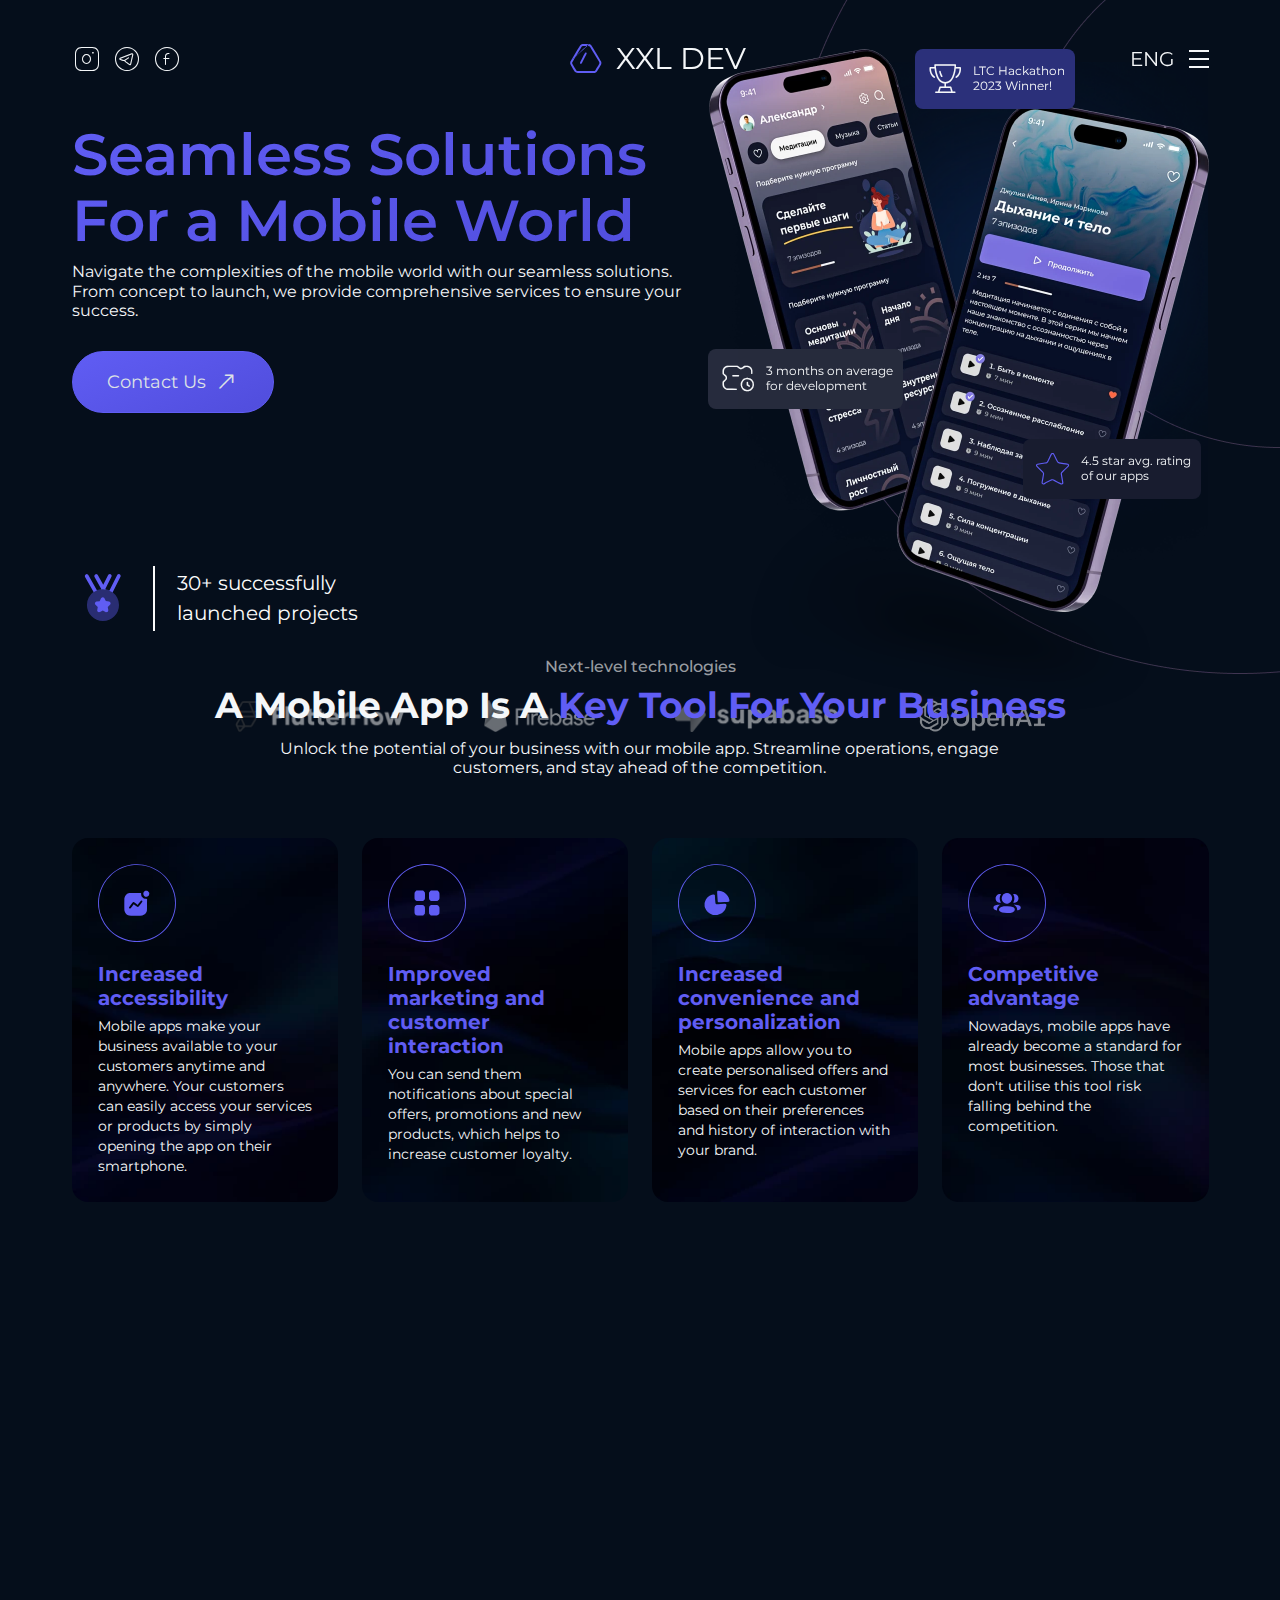
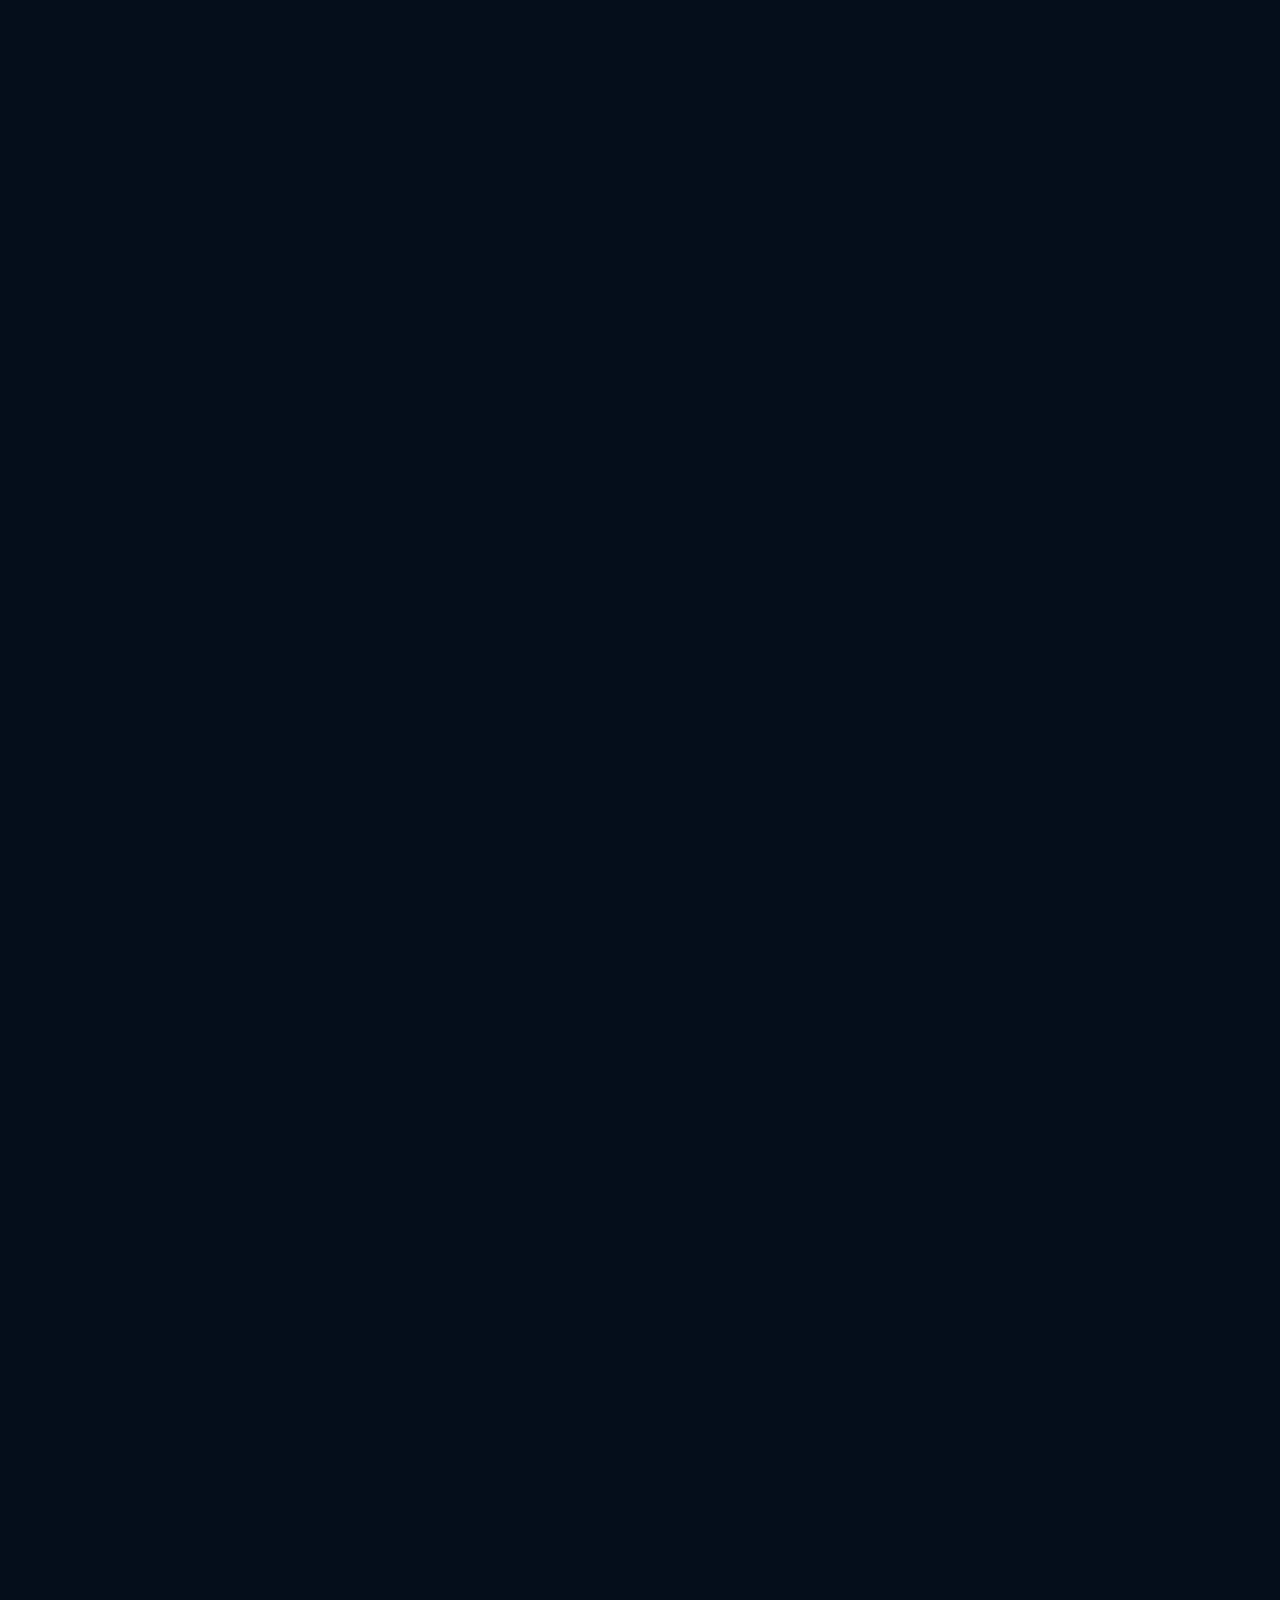
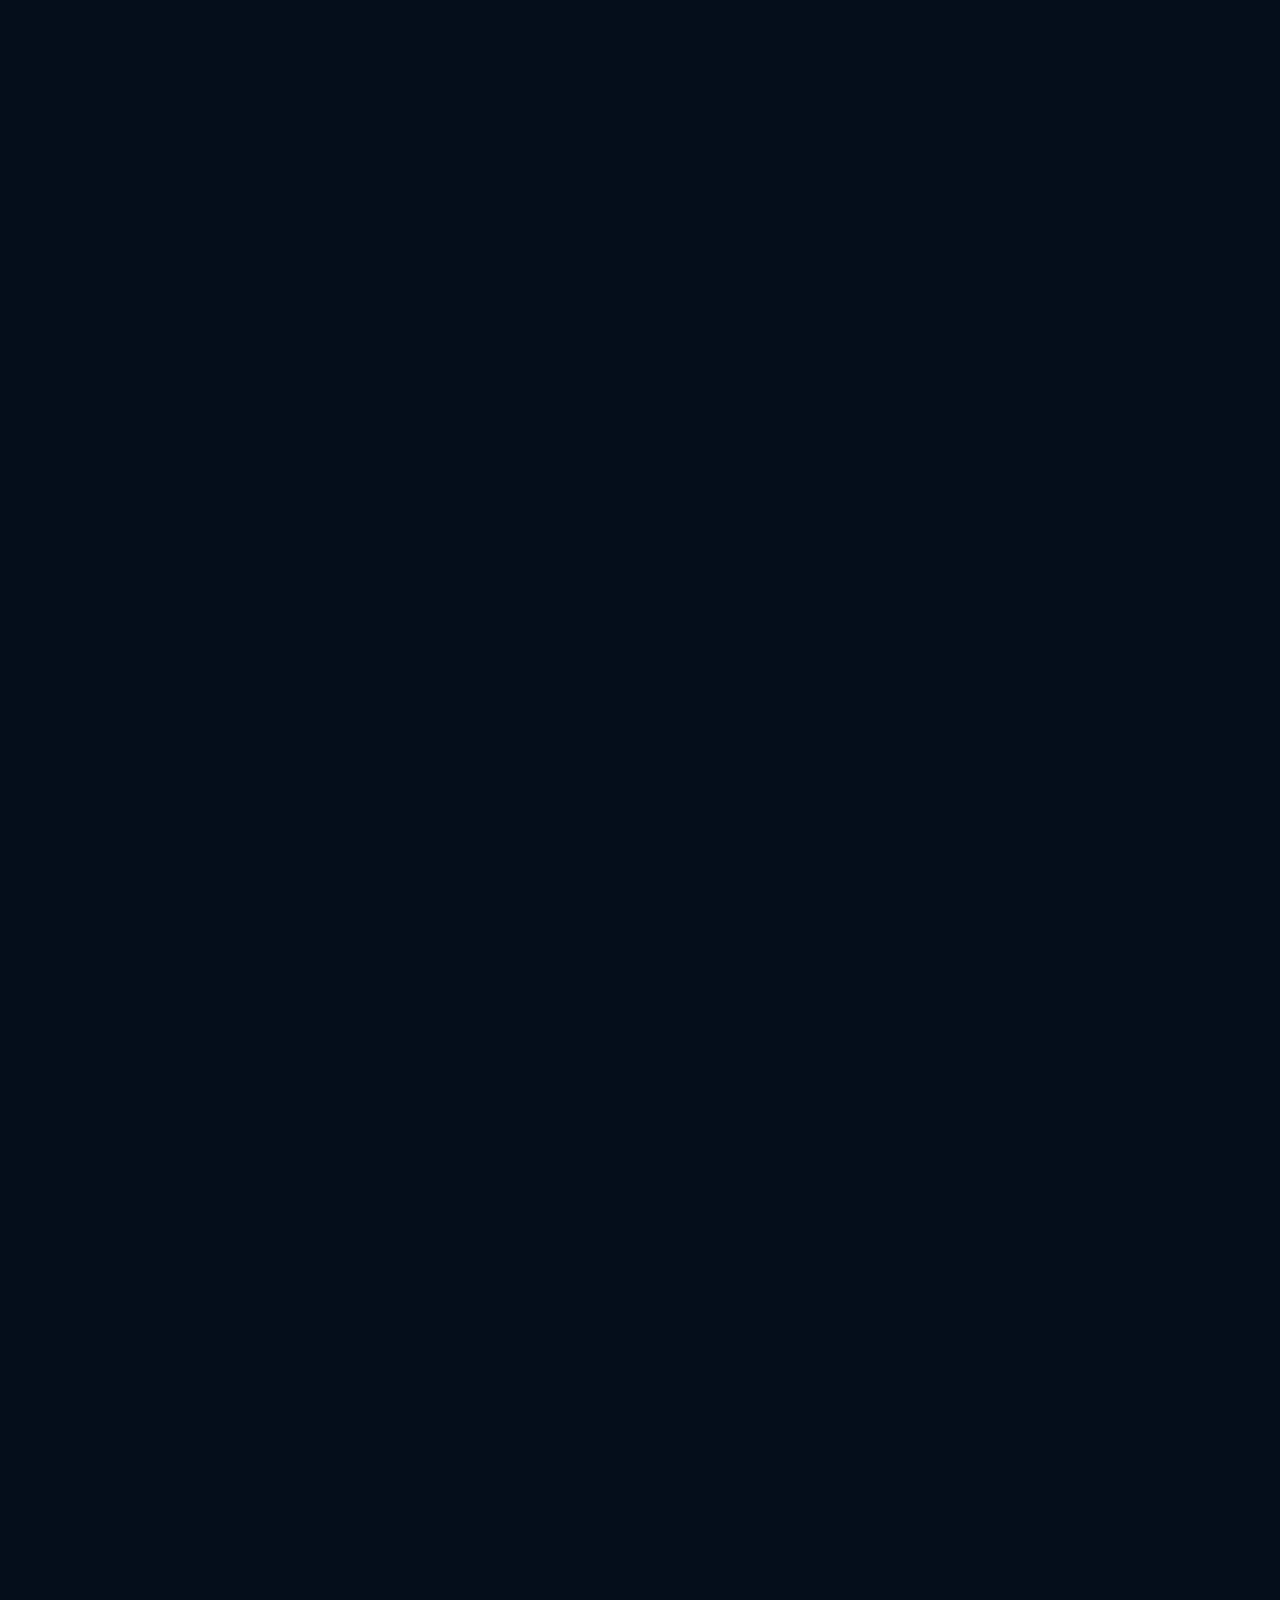
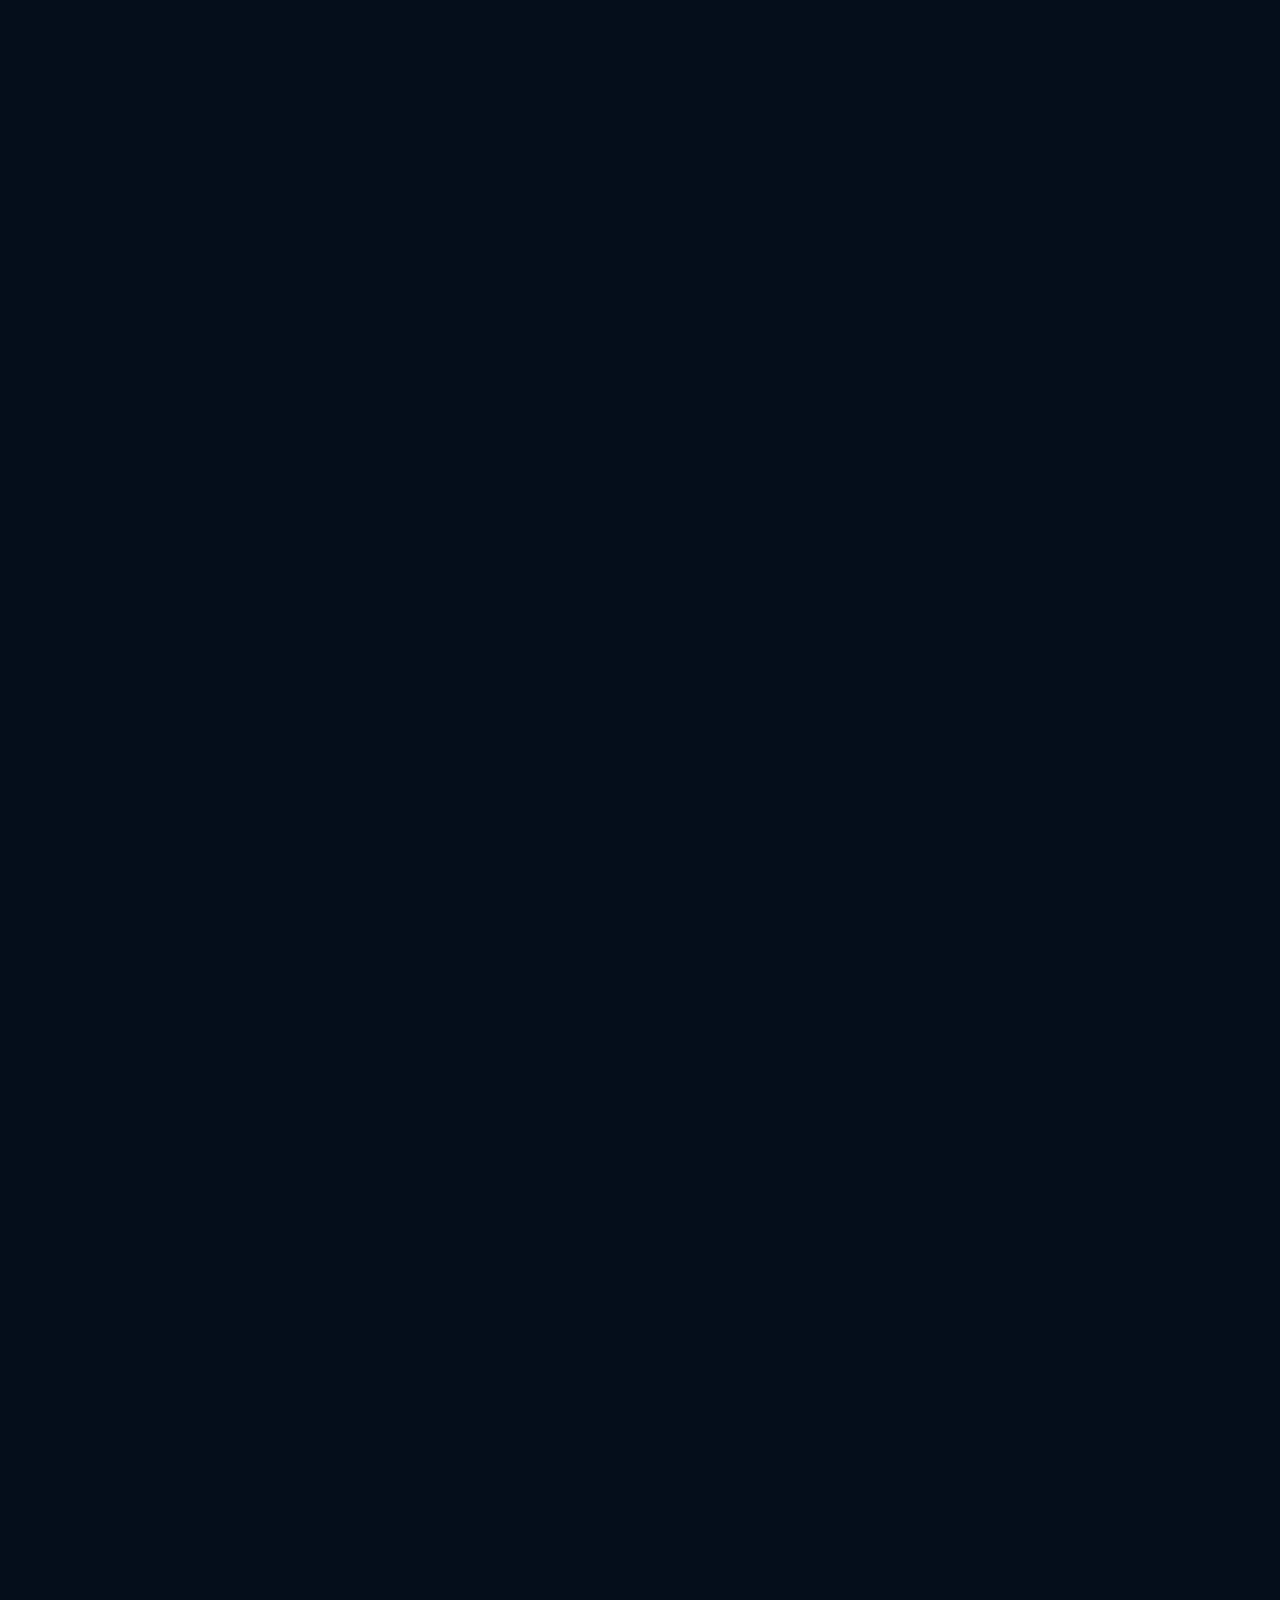
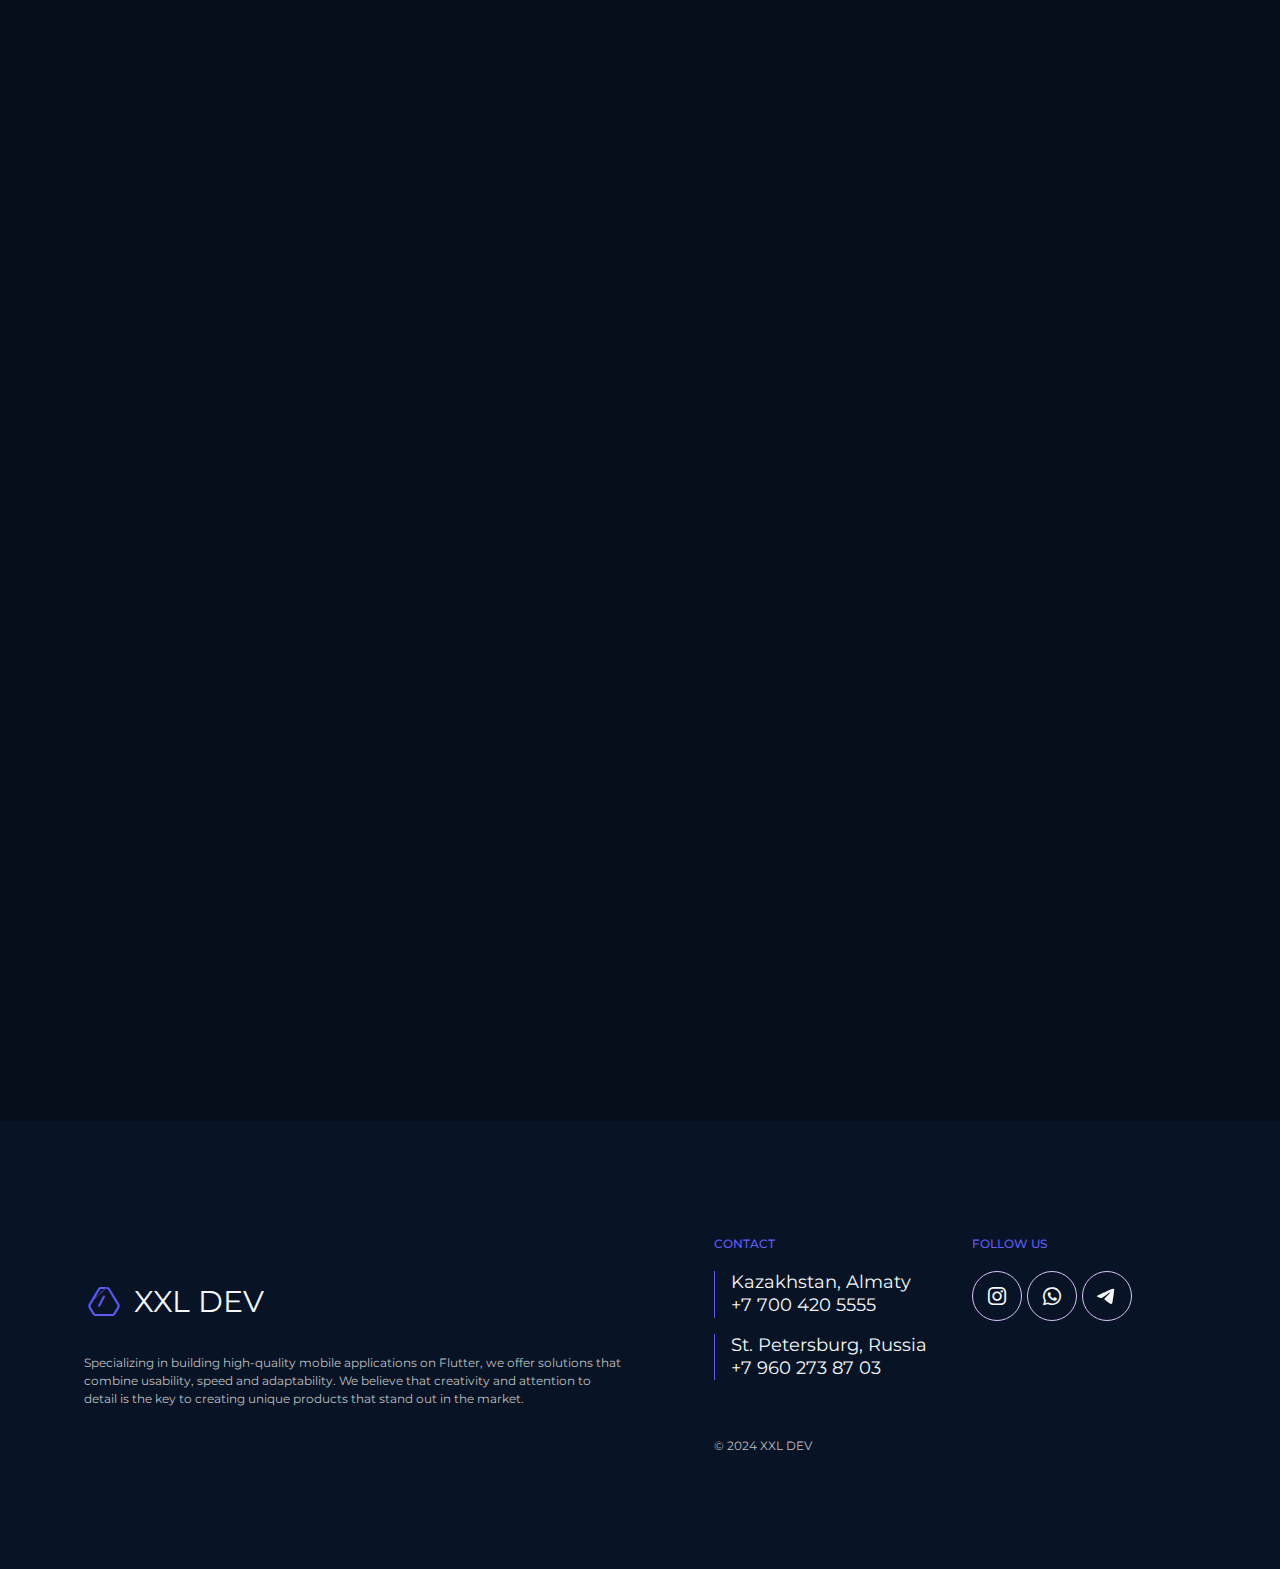
==== commit 9d35741d: "5" ====
--- a/index.html
+++ b/index.html
@@ -51,34 +51,34 @@
           <div class="menu__container">             <ul class="menu__list">               <li class="menu__item">-                <a href="#startpage" class="menu__link">Main</a>-              </li>-              <li class="menu__item">-                <a href="#business" class="menu__link">App</a>-              </li>-              <li class="menu__item">-                <a href="#studio" class="menu__link">Studio</a>-              </li>-              <li class="menu__item">-                <a href="#benefits" class="menu__link">Your Benefits</a>-              </li>-              <li class="menu__item">-                <a href="#work" class="menu__link">How We Work</a>-              </li>-              <li class="menu__item">-                <a href="#advantages" class="menu__link">Advantages</a>-              </li>-              <li class="menu__item">-                <a href="#projects" class="menu__link">Our Work</a>-              </li>-              <li class="menu__item">-                <a href="#team" class="menu__link">Team</a>-              </li>-              <li class="menu__item">-                <a href="#faq" class="menu__link">FAQ</a>-              </li>-              <li class="menu__item">-                <a href="#feedback" class="menu__link">Feedback</a>+                <a href="#startpage_achor" class="menu__link">Main</a>+              </li>+              <li class="menu__item">+                <a href="#business_achor" class="menu__link">App</a>+              </li>+              <li class="menu__item">+                <a href="#studio_achor" class="menu__link">Studio</a>+              </li>+              <li class="menu__item">+                <a href="#benefits_achor" class="menu__link">Your Benefits</a>+              </li>+              <li class="menu__item">+                <a href="#work_achor" class="menu__link">How We Work</a>+              </li>+              <li class="menu__item">+                <a href="#advantages_achor" class="menu__link">Advantages</a>+              </li>+              <li class="menu__item">+                <a href="#projects_achor" class="menu__link">Our Work</a>+              </li>+              <li class="menu__item">+                <a href="#team_achor" class="menu__link">Team</a>+              </li>+              <li class="menu__item">+                <a href="#faq_achor" class="menu__link">FAQ</a>+              </li>+              <li class="menu__item">+                <a href="#feedback_achor" class="menu__link">Feedback</a>               </li>             </ul>           </div>--- a/css/style.css
+++ b/css/style.css
@@ -2955,6 +2955,8 @@
 
     .benefits__header
     {
+        position: static;
+
         margin-bottom: 38px;
         padding: 16px 0;
     }
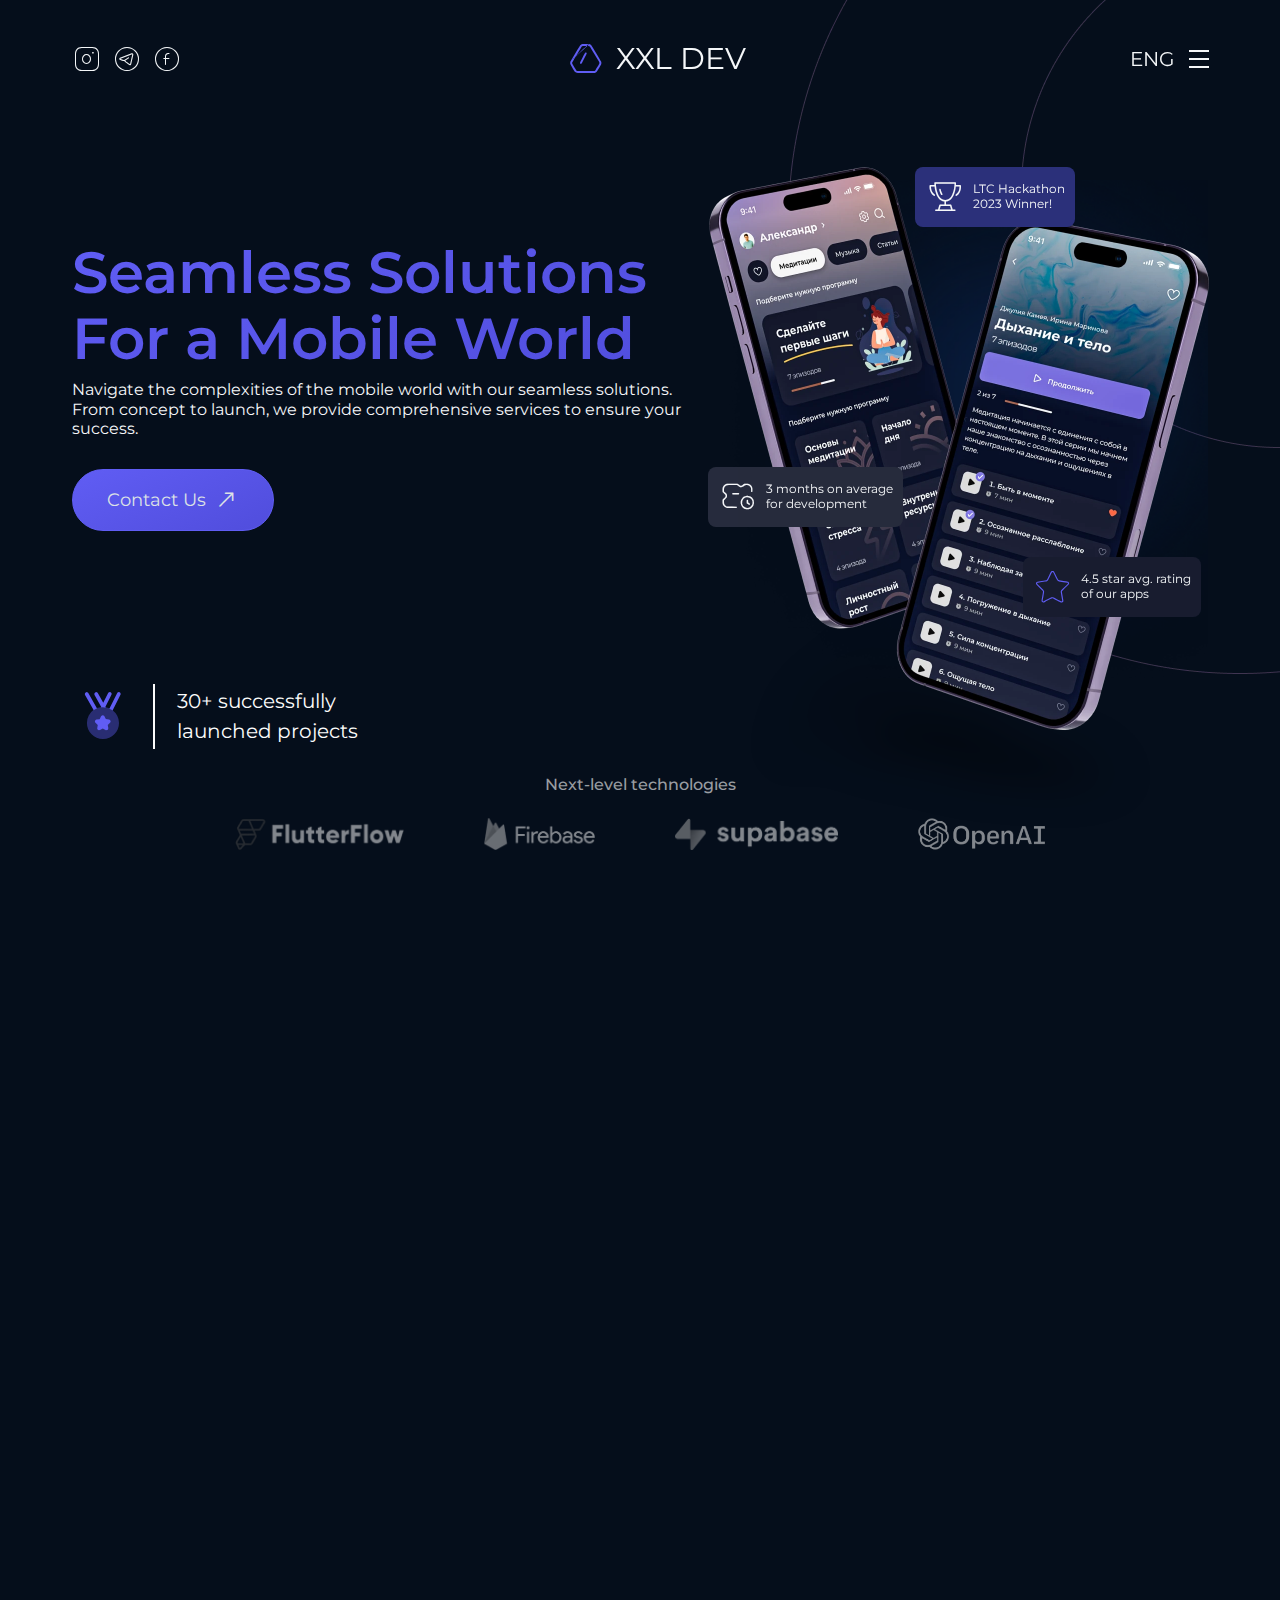
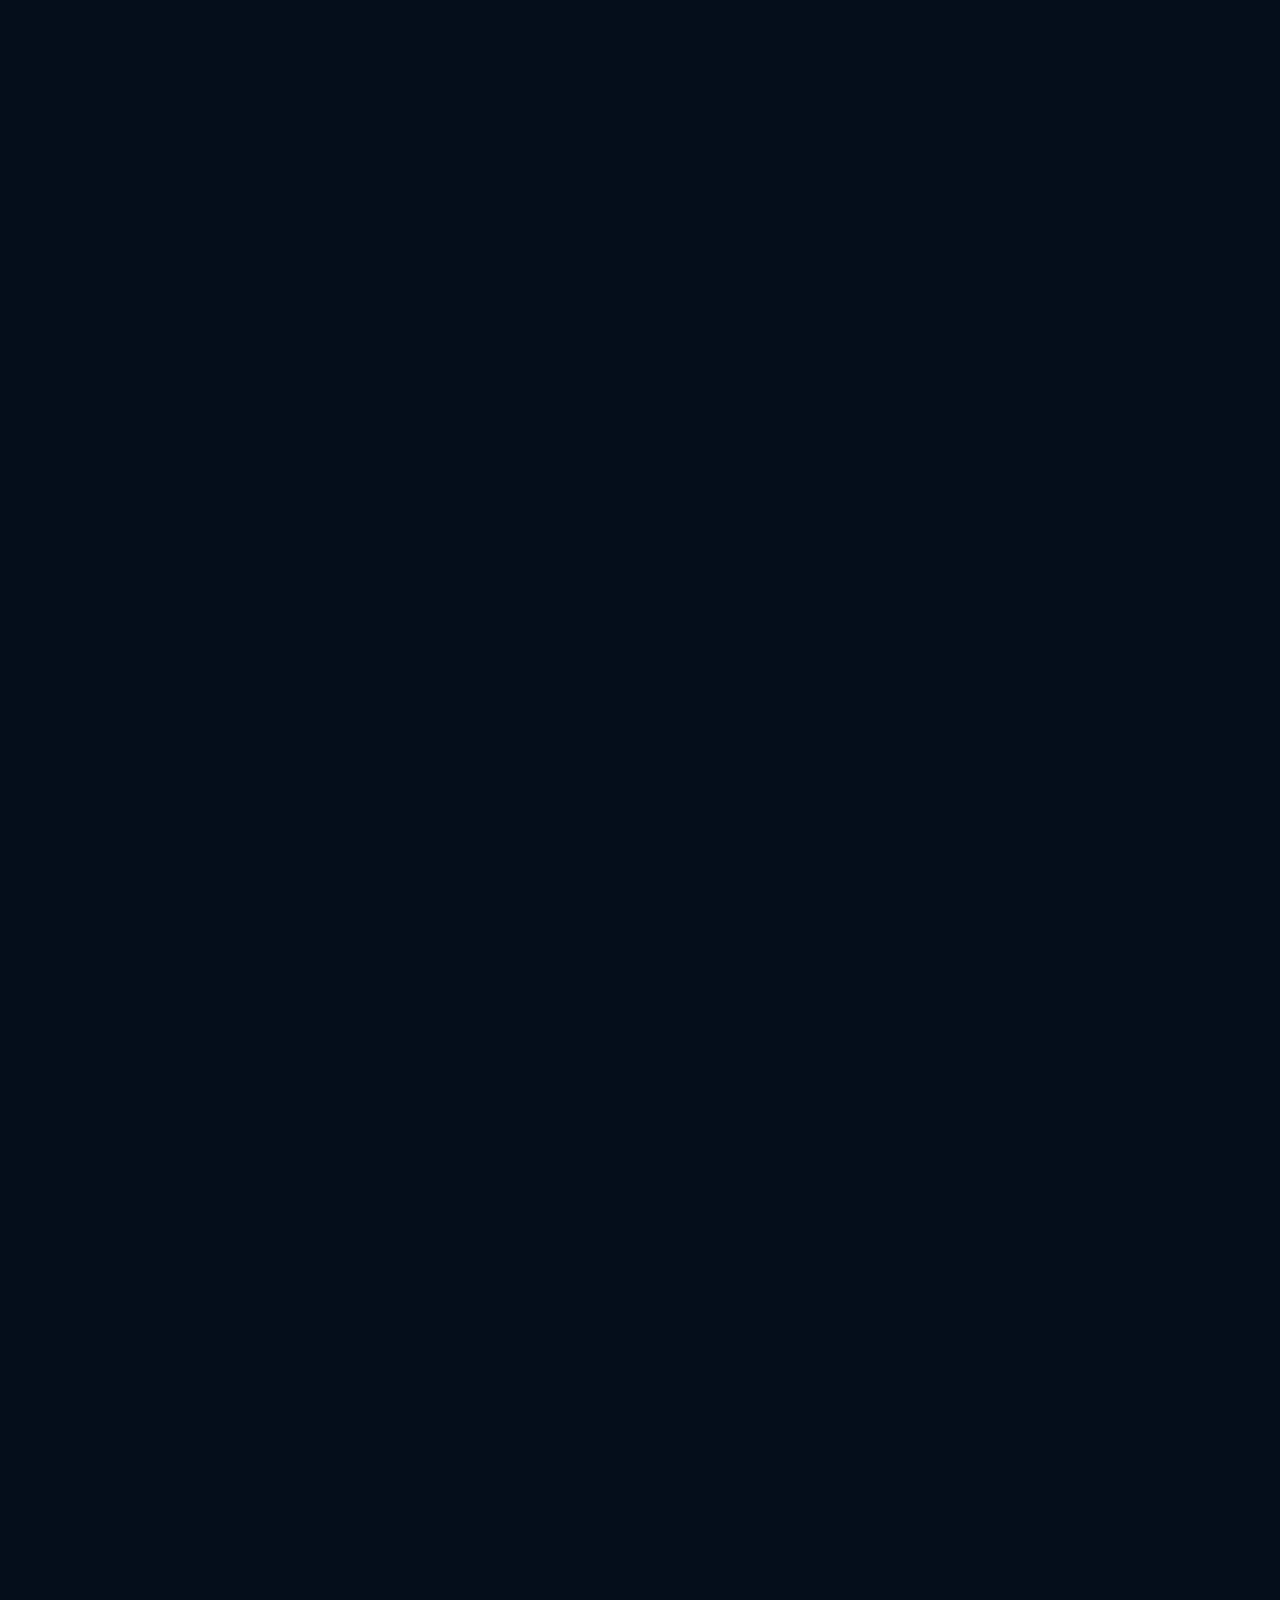
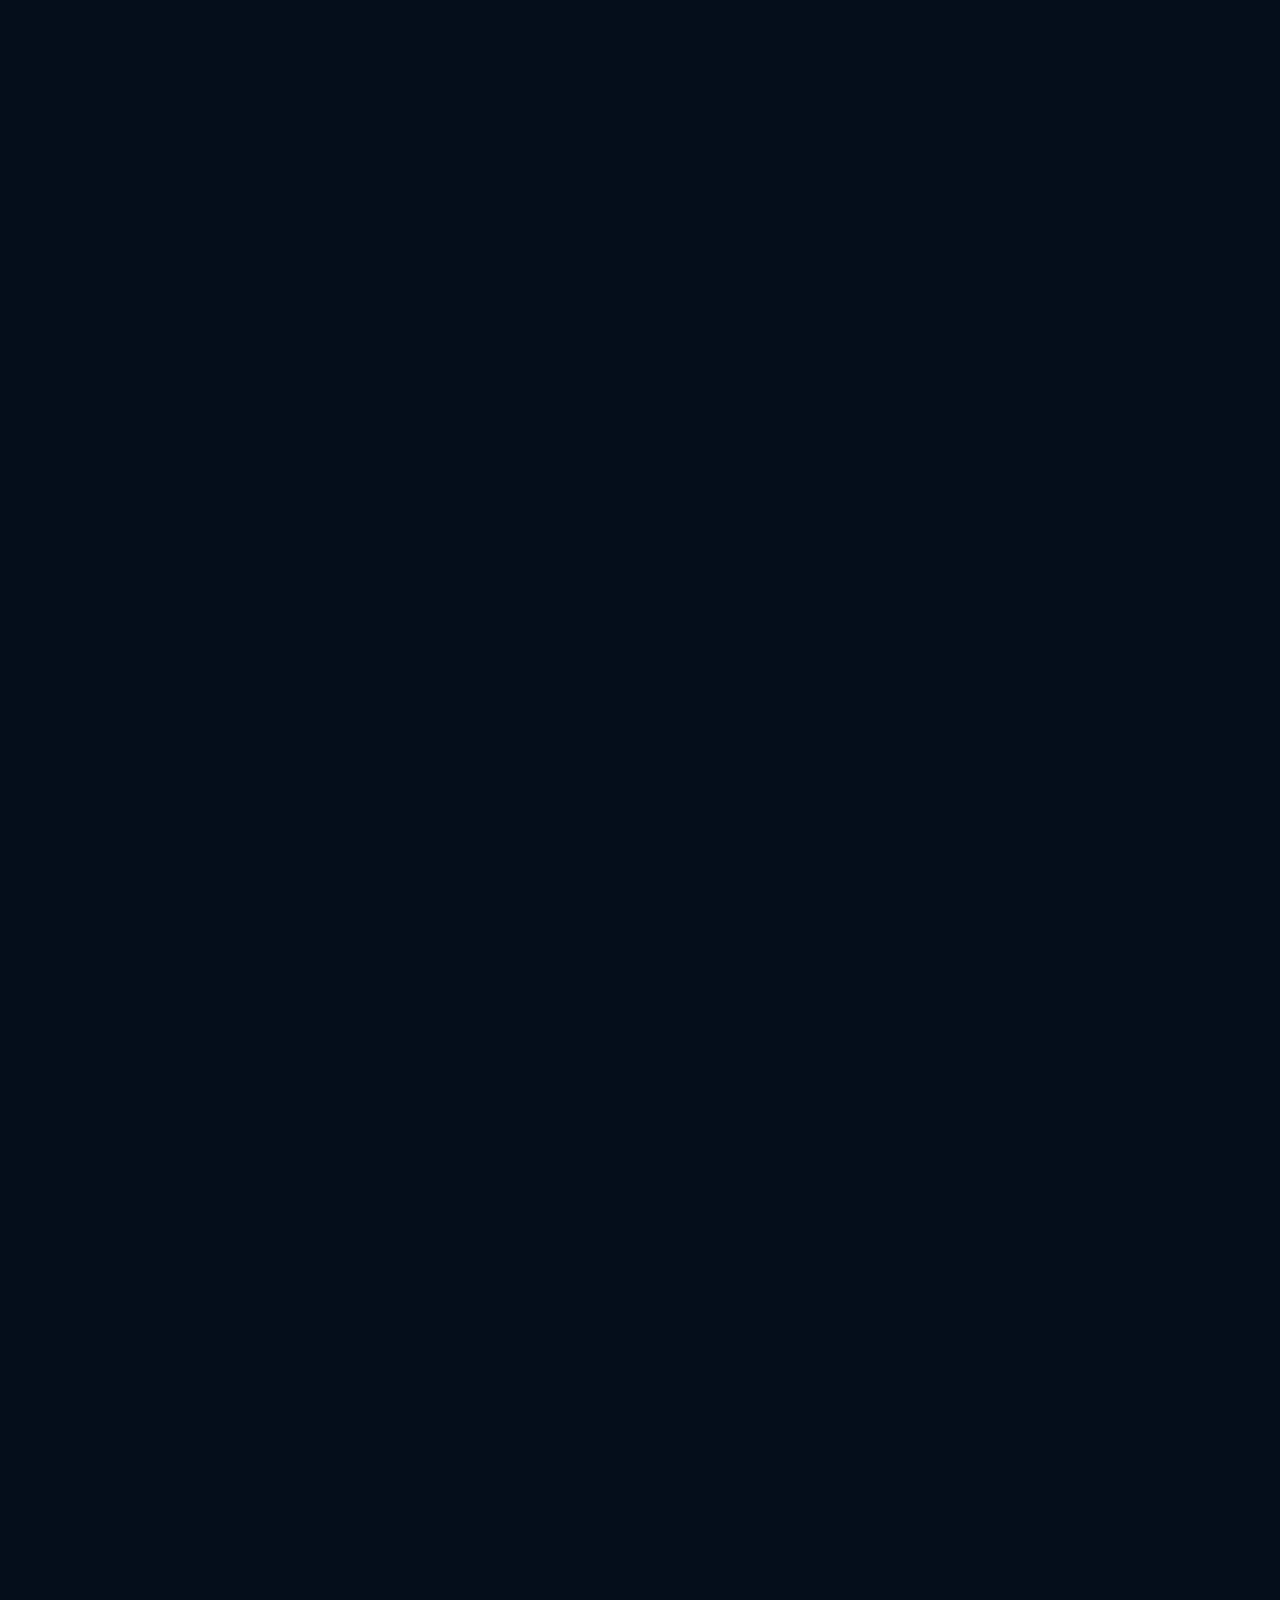
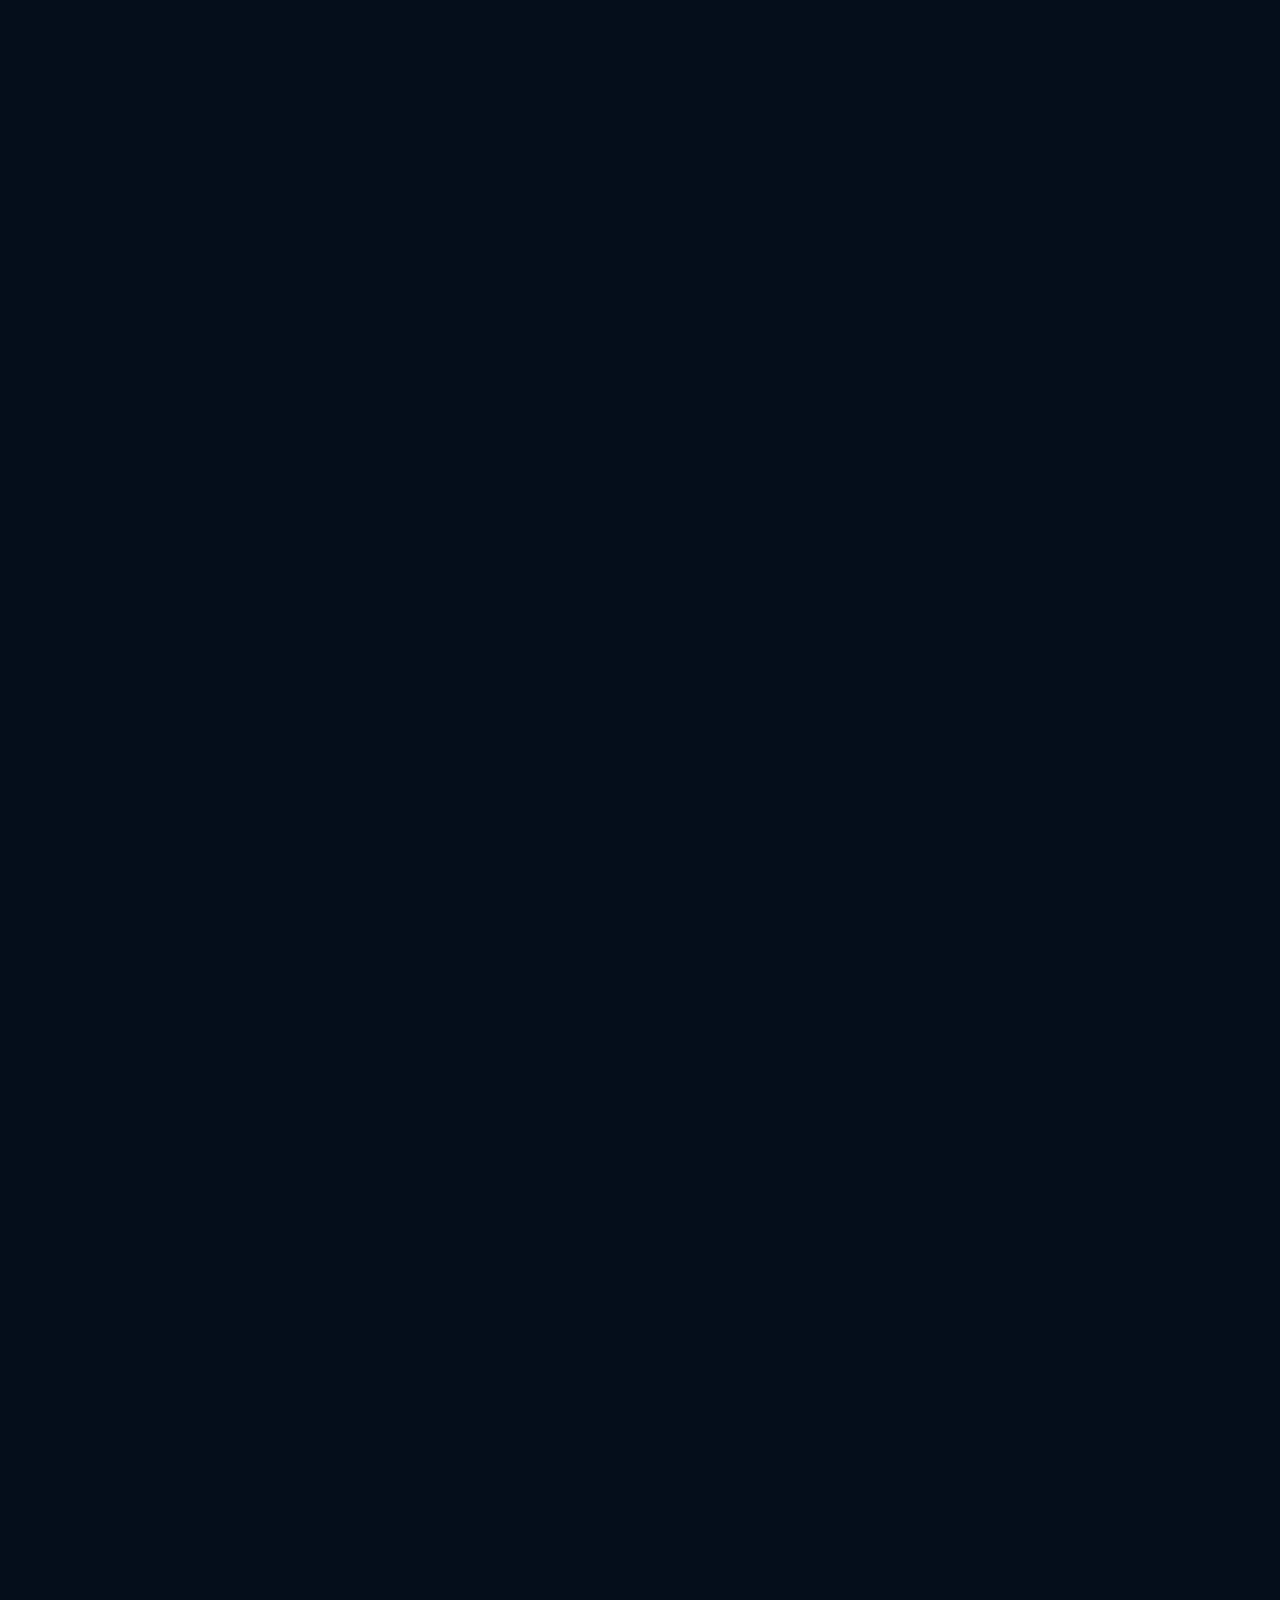
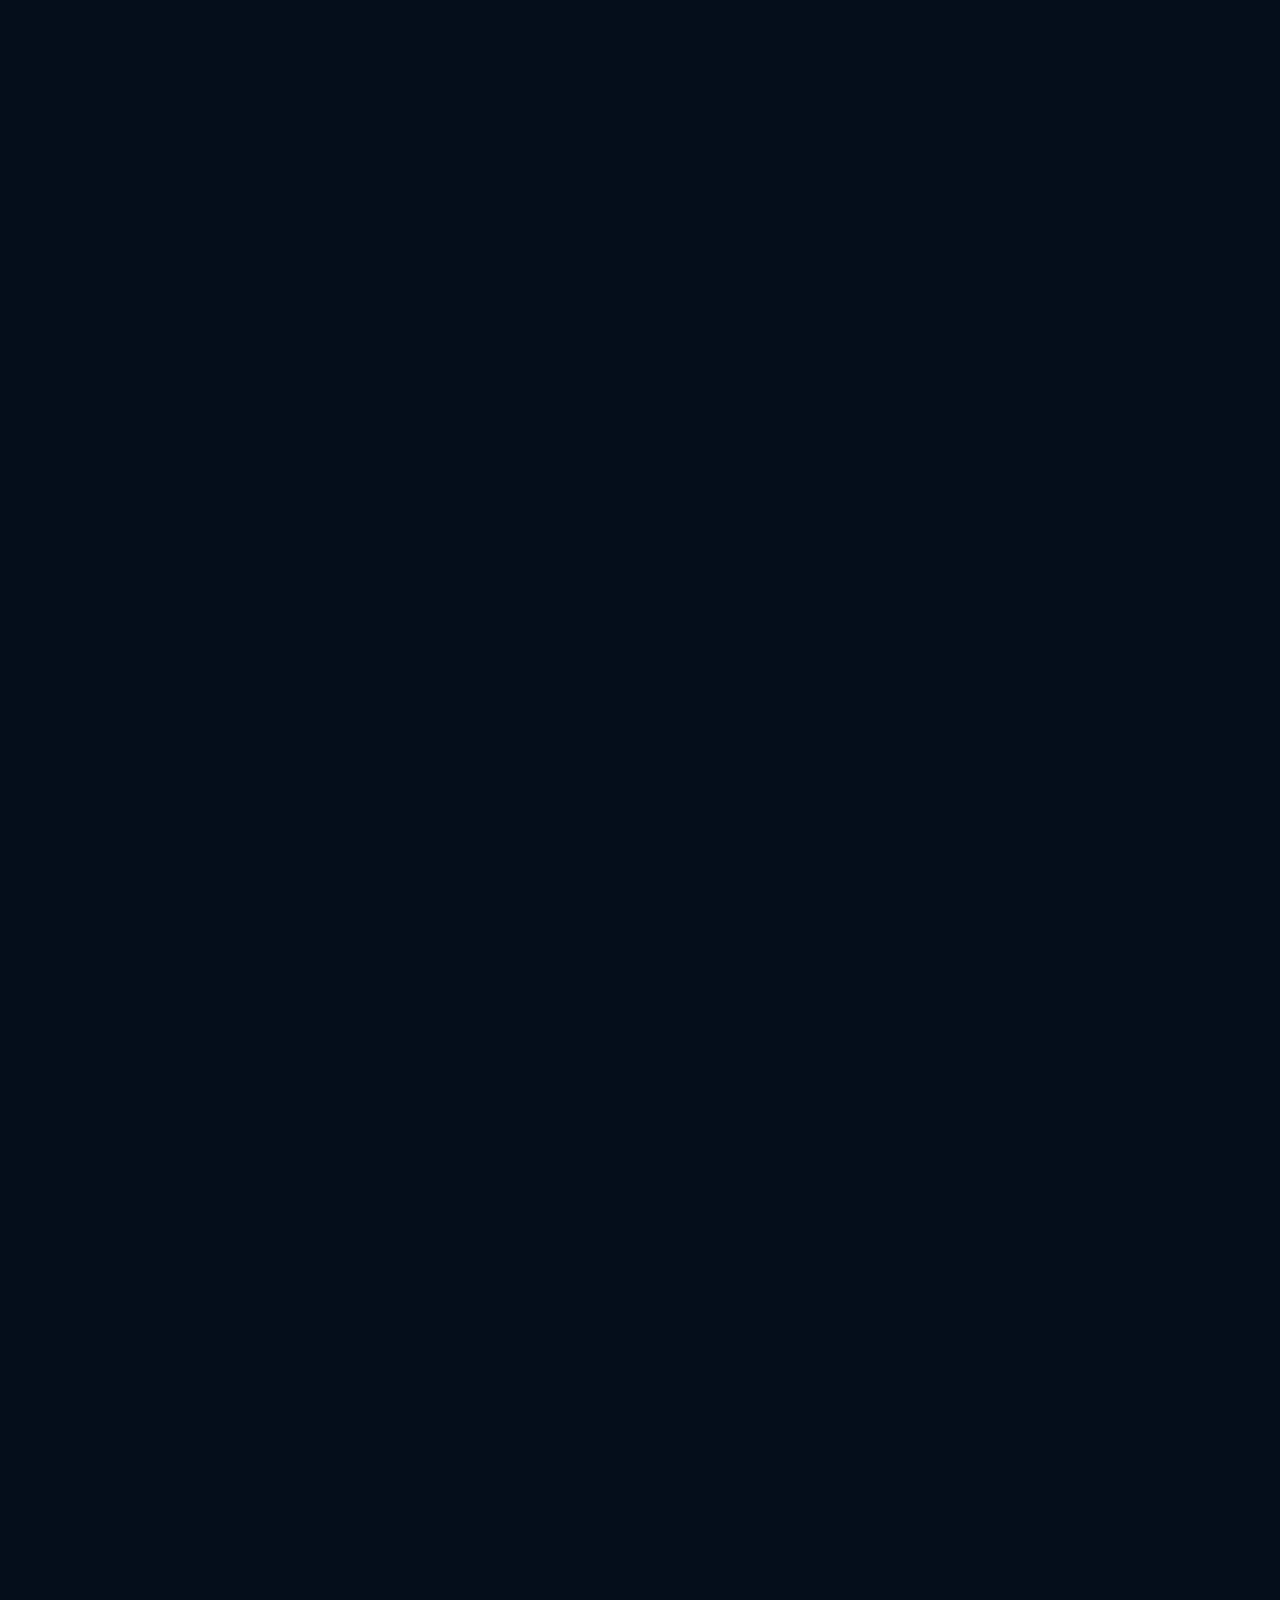
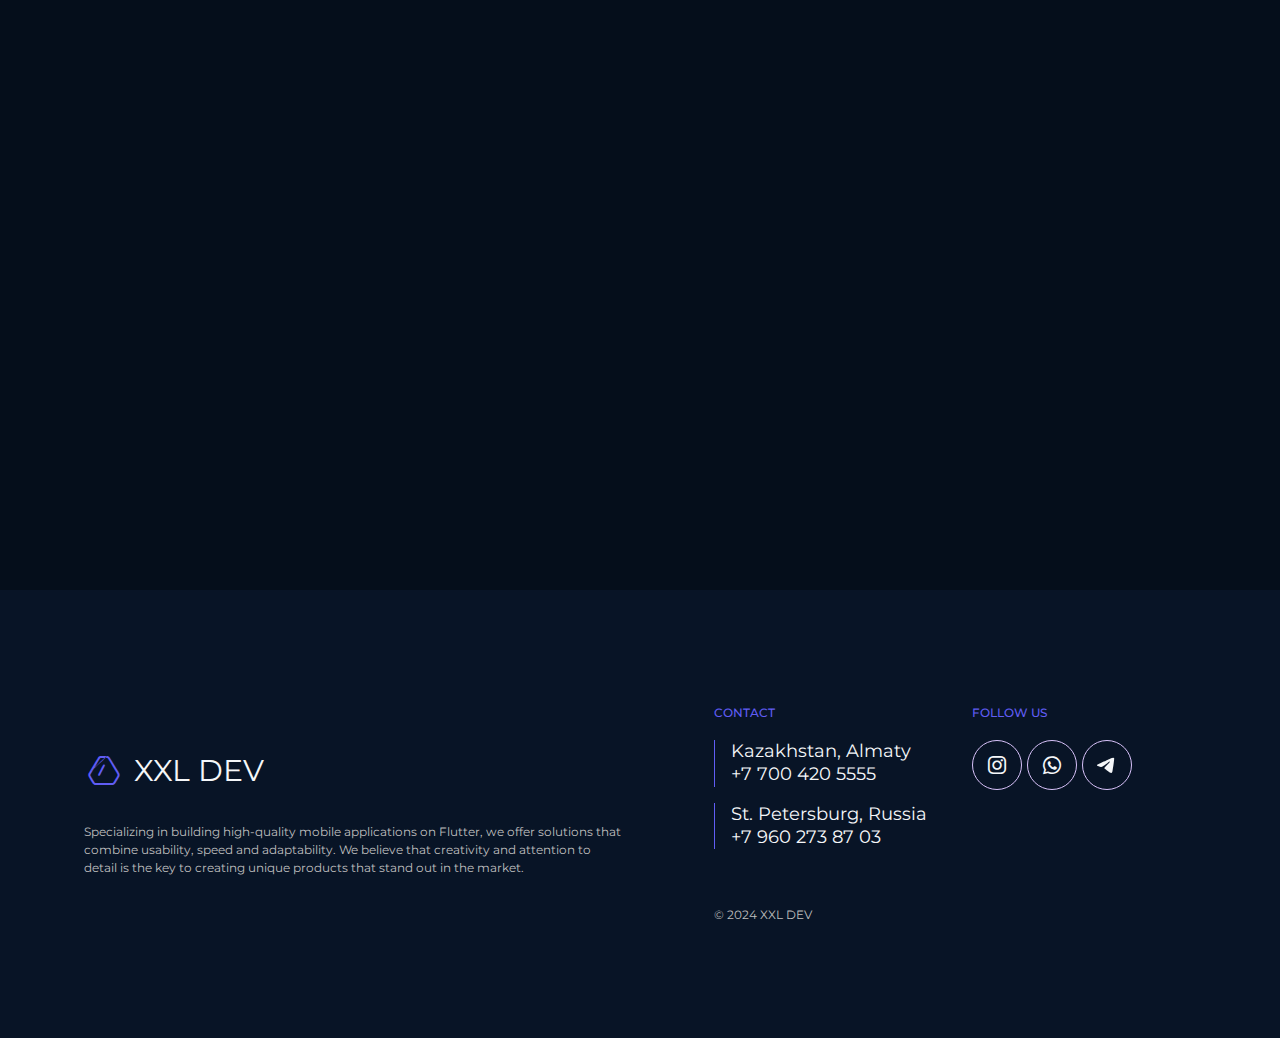
==== commit b30ace9f: "2" ====
--- a/index.html
+++ b/index.html
@@ -51,34 +51,34 @@
           <div class="menu__container">             <ul class="menu__list">               <li class="menu__item">-                <a href="#startpage_achor" class="menu__link">Main</a>-              </li>-              <li class="menu__item">-                <a href="#business_achor" class="menu__link">App</a>-              </li>-              <li class="menu__item">-                <a href="#studio_achor" class="menu__link">Studio</a>-              </li>-              <li class="menu__item">-                <a href="#benefits_achor" class="menu__link">Your Benefits</a>-              </li>-              <li class="menu__item">-                <a href="#work_achor" class="menu__link">How We Work</a>-              </li>-              <li class="menu__item">-                <a href="#advantages_achor" class="menu__link">Advantages</a>-              </li>-              <li class="menu__item">-                <a href="#projects_achor" class="menu__link">Our Work</a>-              </li>-              <li class="menu__item">-                <a href="#team_achor" class="menu__link">Team</a>-              </li>-              <li class="menu__item">-                <a href="#faq_achor" class="menu__link">FAQ</a>-              </li>-              <li class="menu__item">-                <a href="#feedback_achor" class="menu__link">Feedback</a>+                <a href="#startpage" class="menu__link">Main</a>+              </li>+              <li class="menu__item">+                <a href="#business" class="menu__link">App</a>+              </li>+              <li class="menu__item">+                <a href="#studio" class="menu__link">Studio</a>+              </li>+              <li class="menu__item">+                <a href="#benefits" class="menu__link">Your Benefits</a>+              </li>+              <li class="menu__item">+                <a href="#work" class="menu__link">How We Work</a>+              </li>+              <li class="menu__item">+                <a href="#advantages" class="menu__link">Advantages</a>+              </li>+              <li class="menu__item">+                <a href="#projects" class="menu__link">Our Work</a>+              </li>+              <li class="menu__item">+                <a href="#team" class="menu__link">Team</a>+              </li>+              <li class="menu__item">+                <a href="#faq" class="menu__link">FAQ</a>+              </li>+              <li class="menu__item">+                <a href="#feedback" class="menu__link">Feedback</a>               </li>             </ul>           </div>@@ -160,7 +160,7 @@
         </div>       </div>     </section>-    <section class="business">+    <section class="business" id="business">       <div class="business__container">         <h2 class="business__title title" id="business">           A mobile app is a <span class="_color-blue">key tool for your business</span>